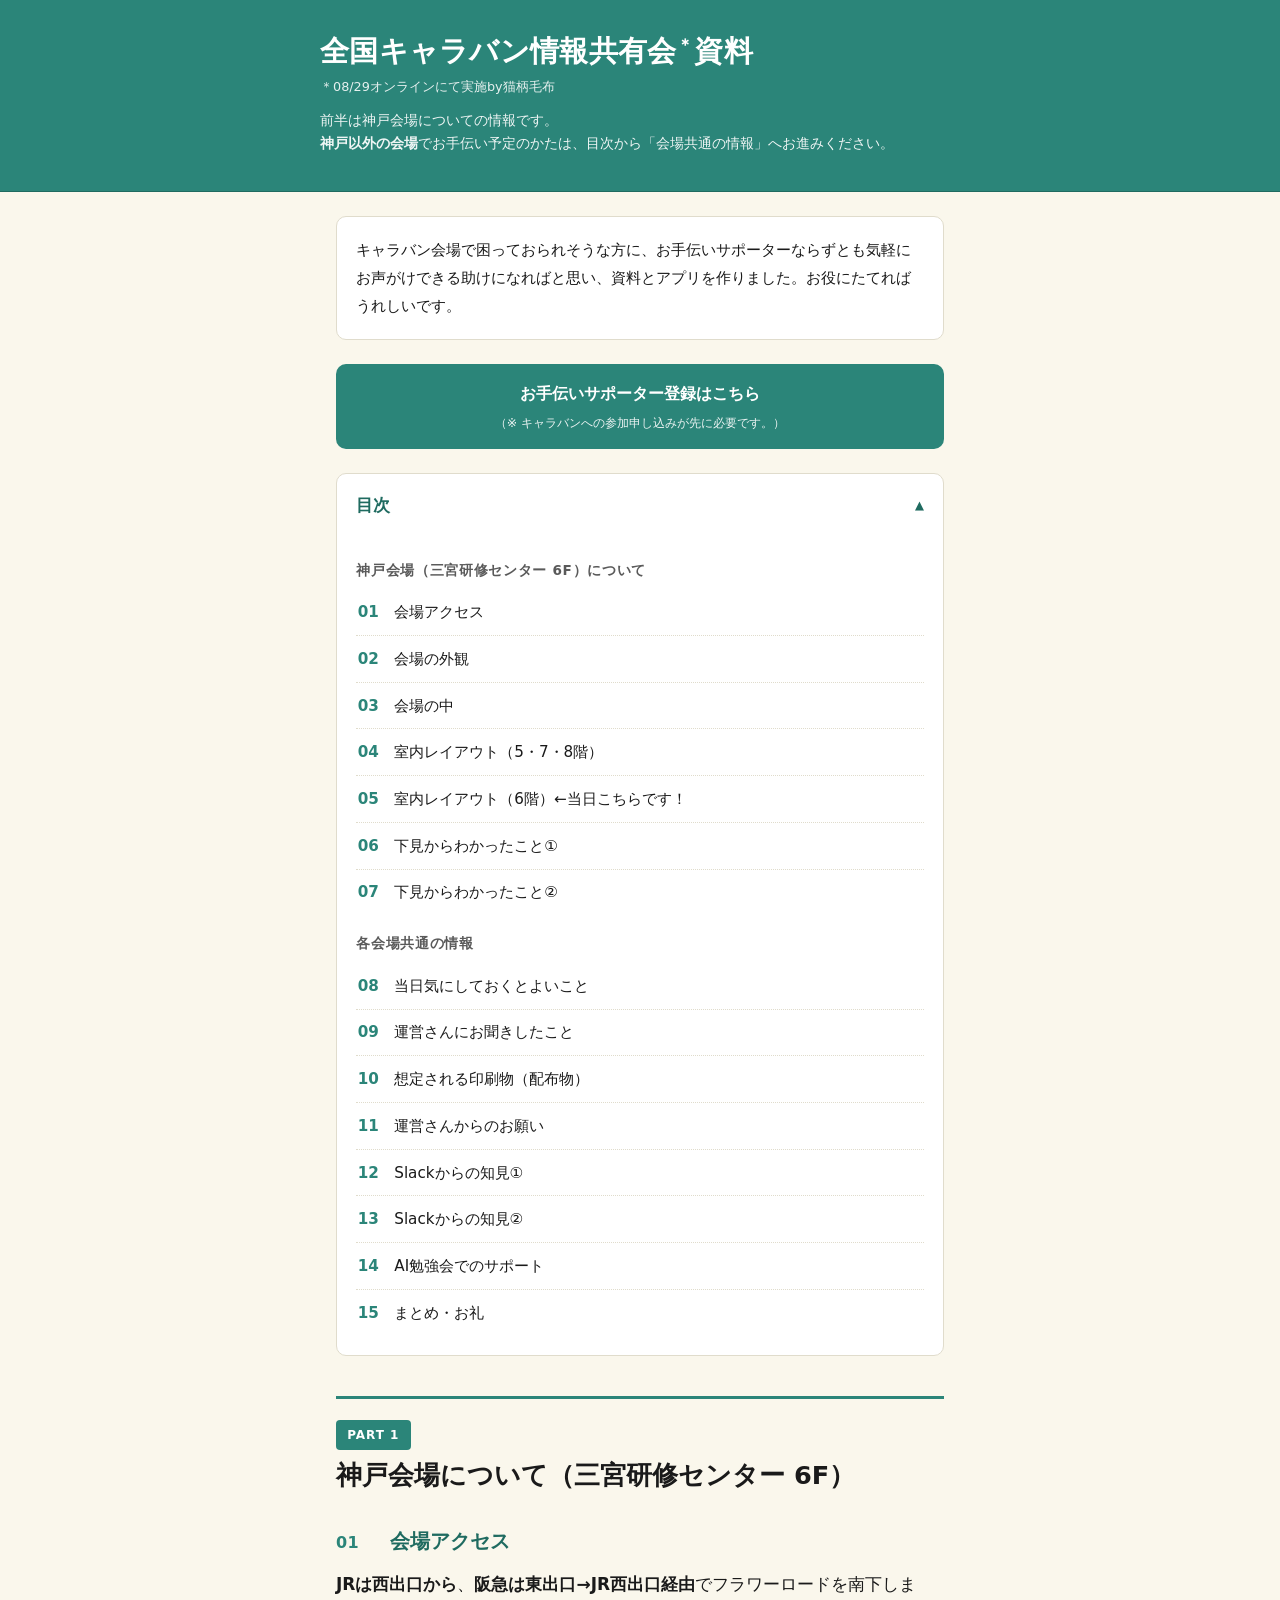
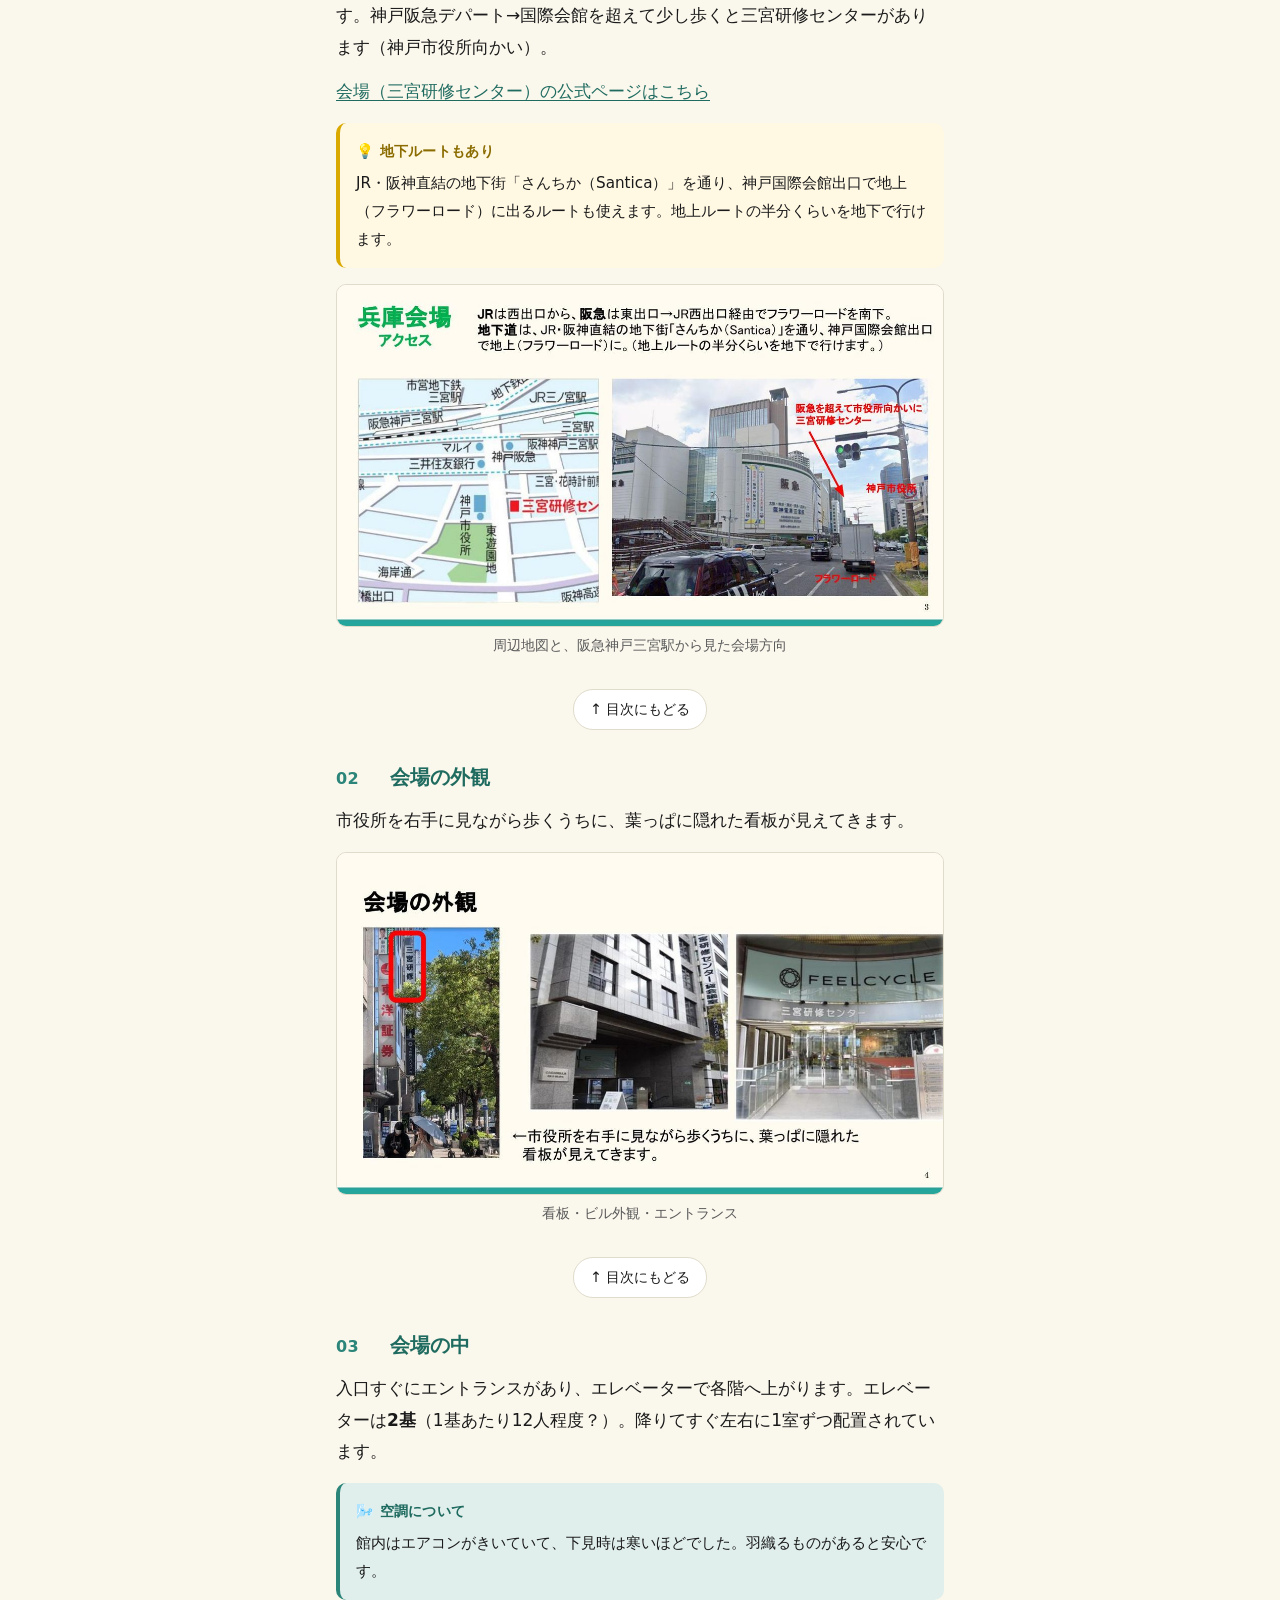
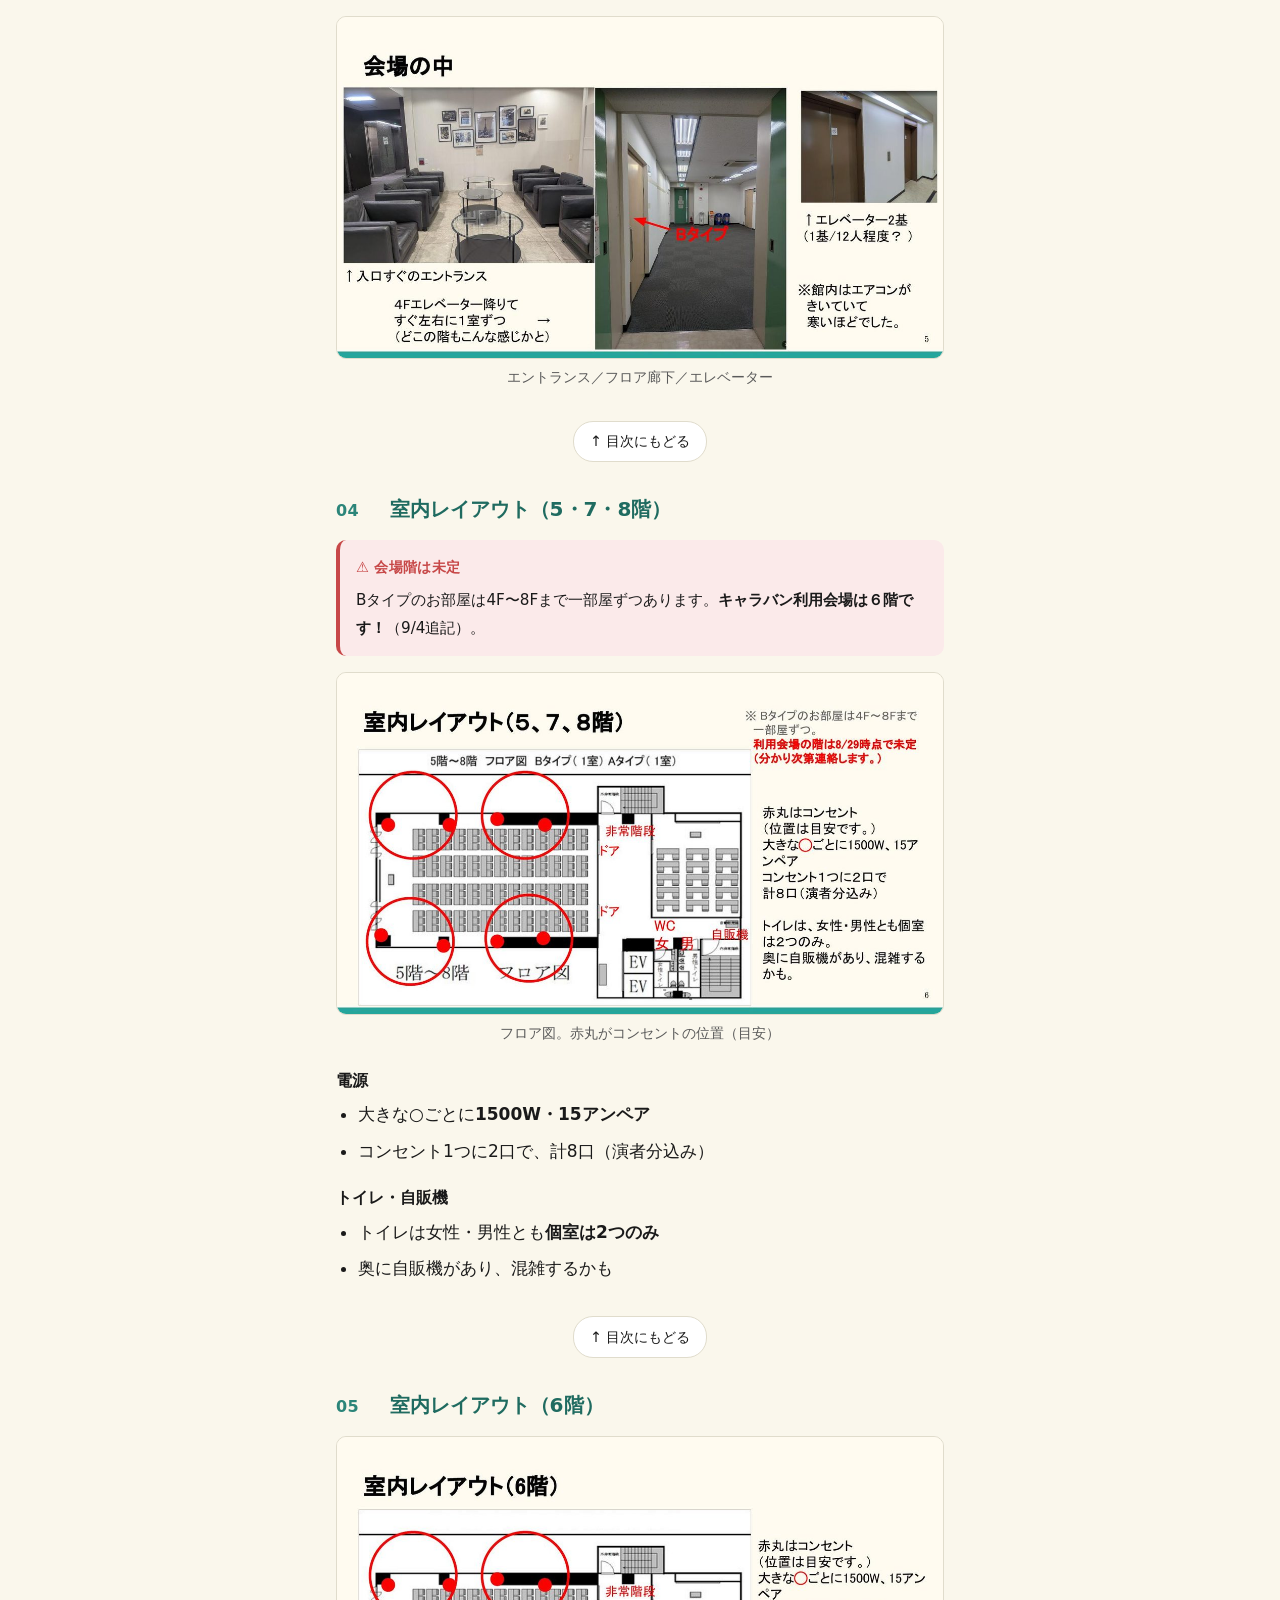
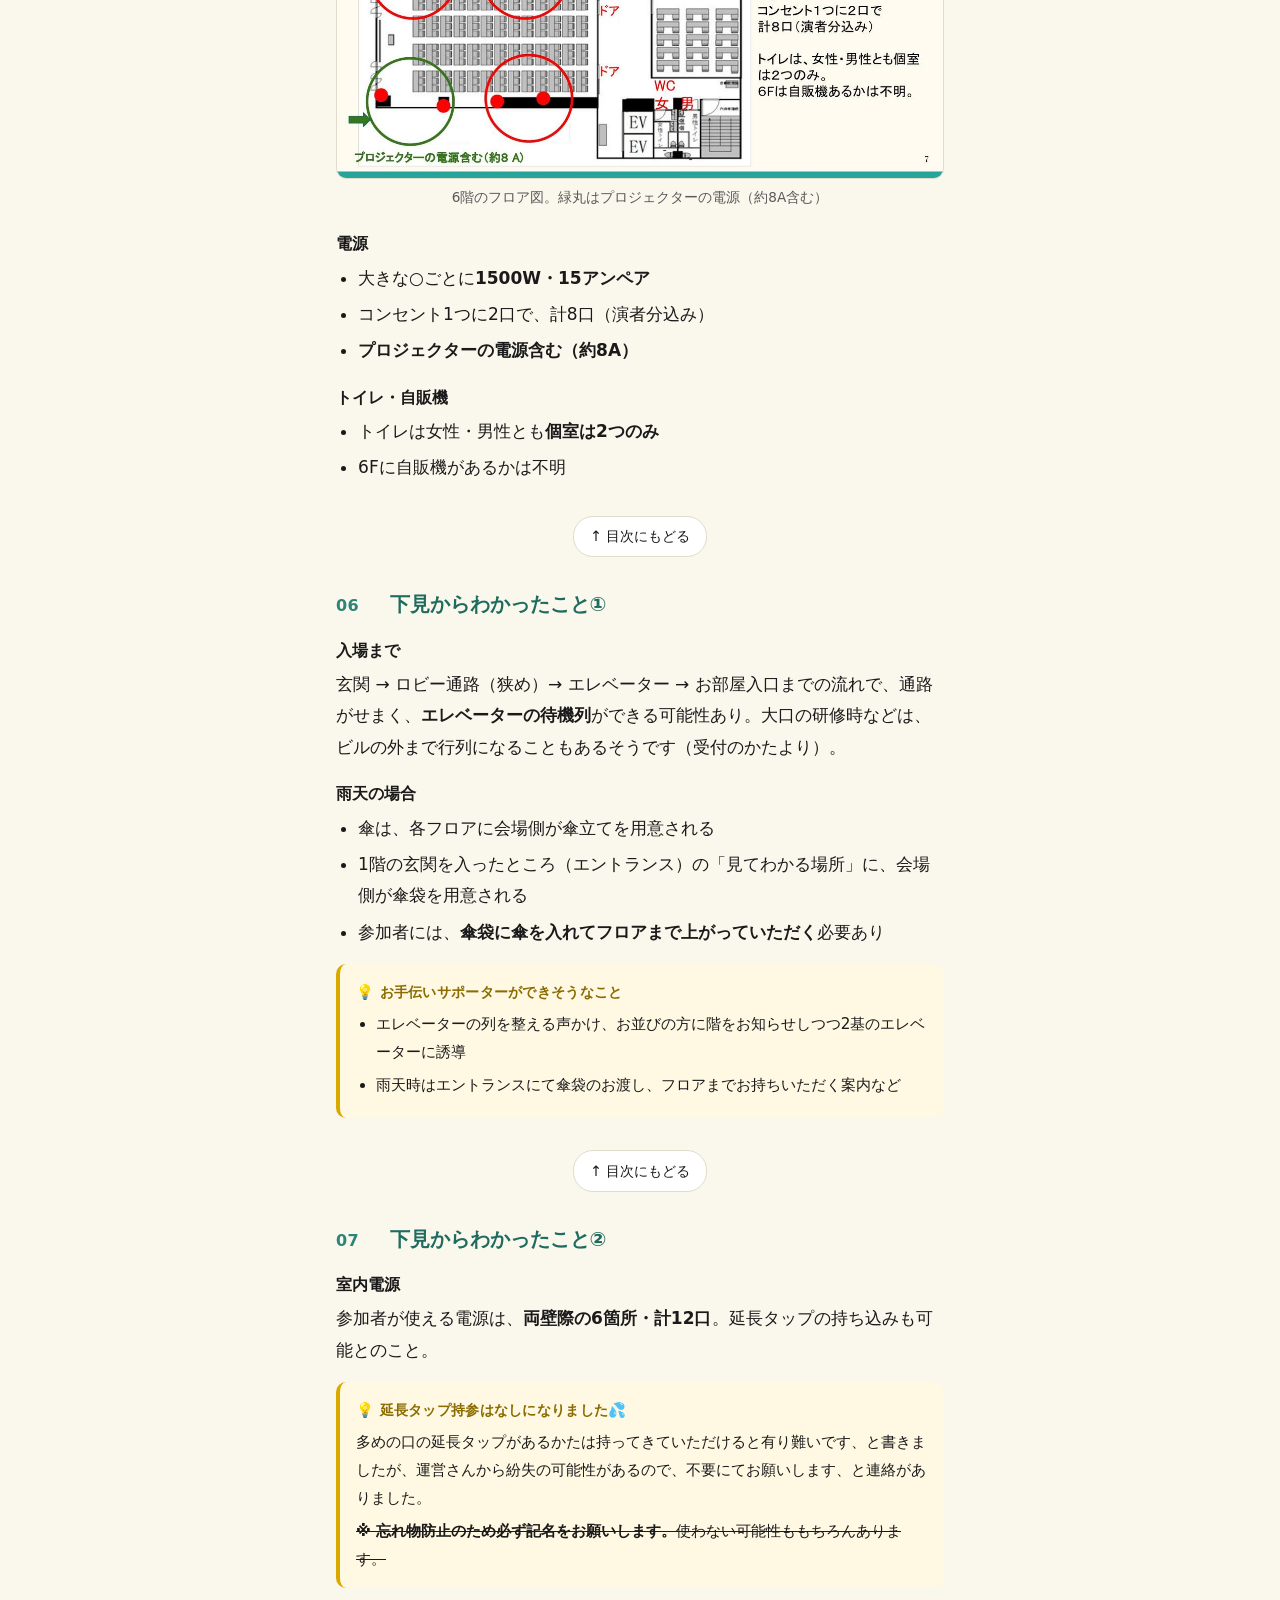
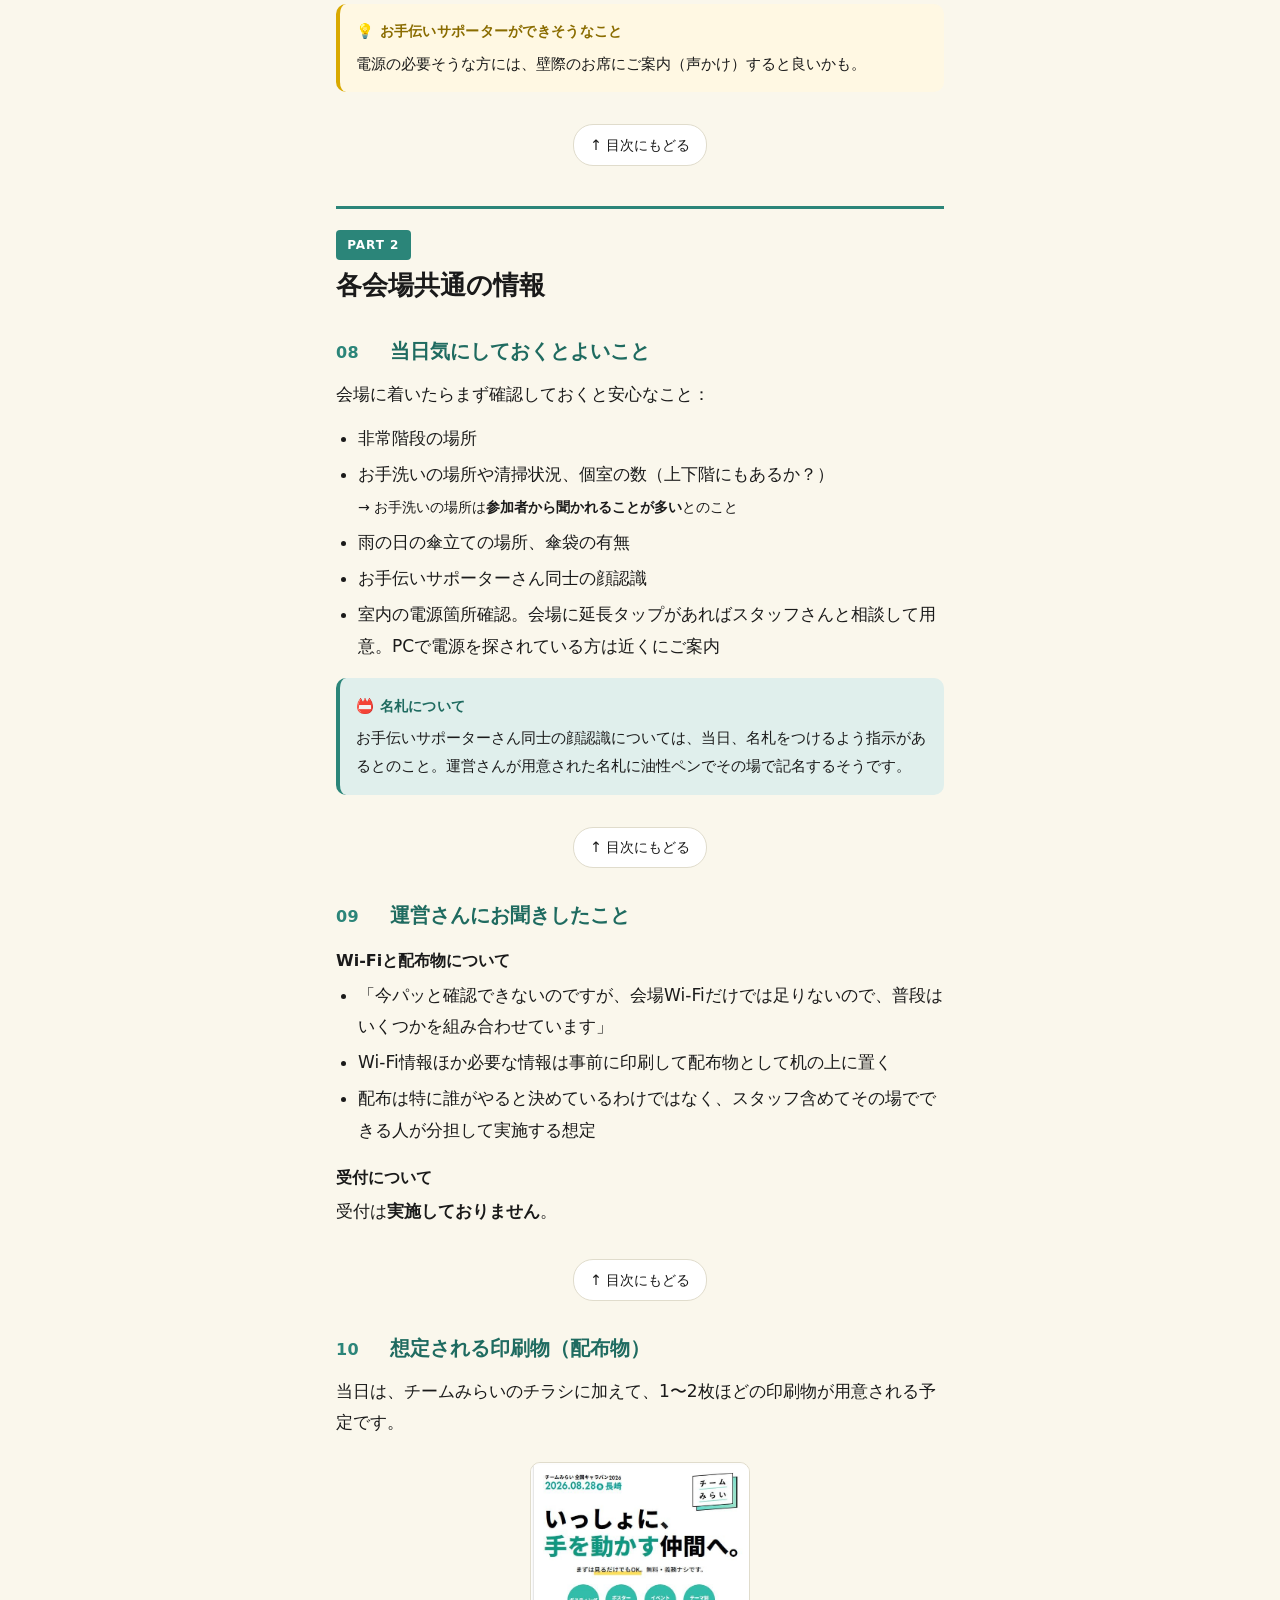
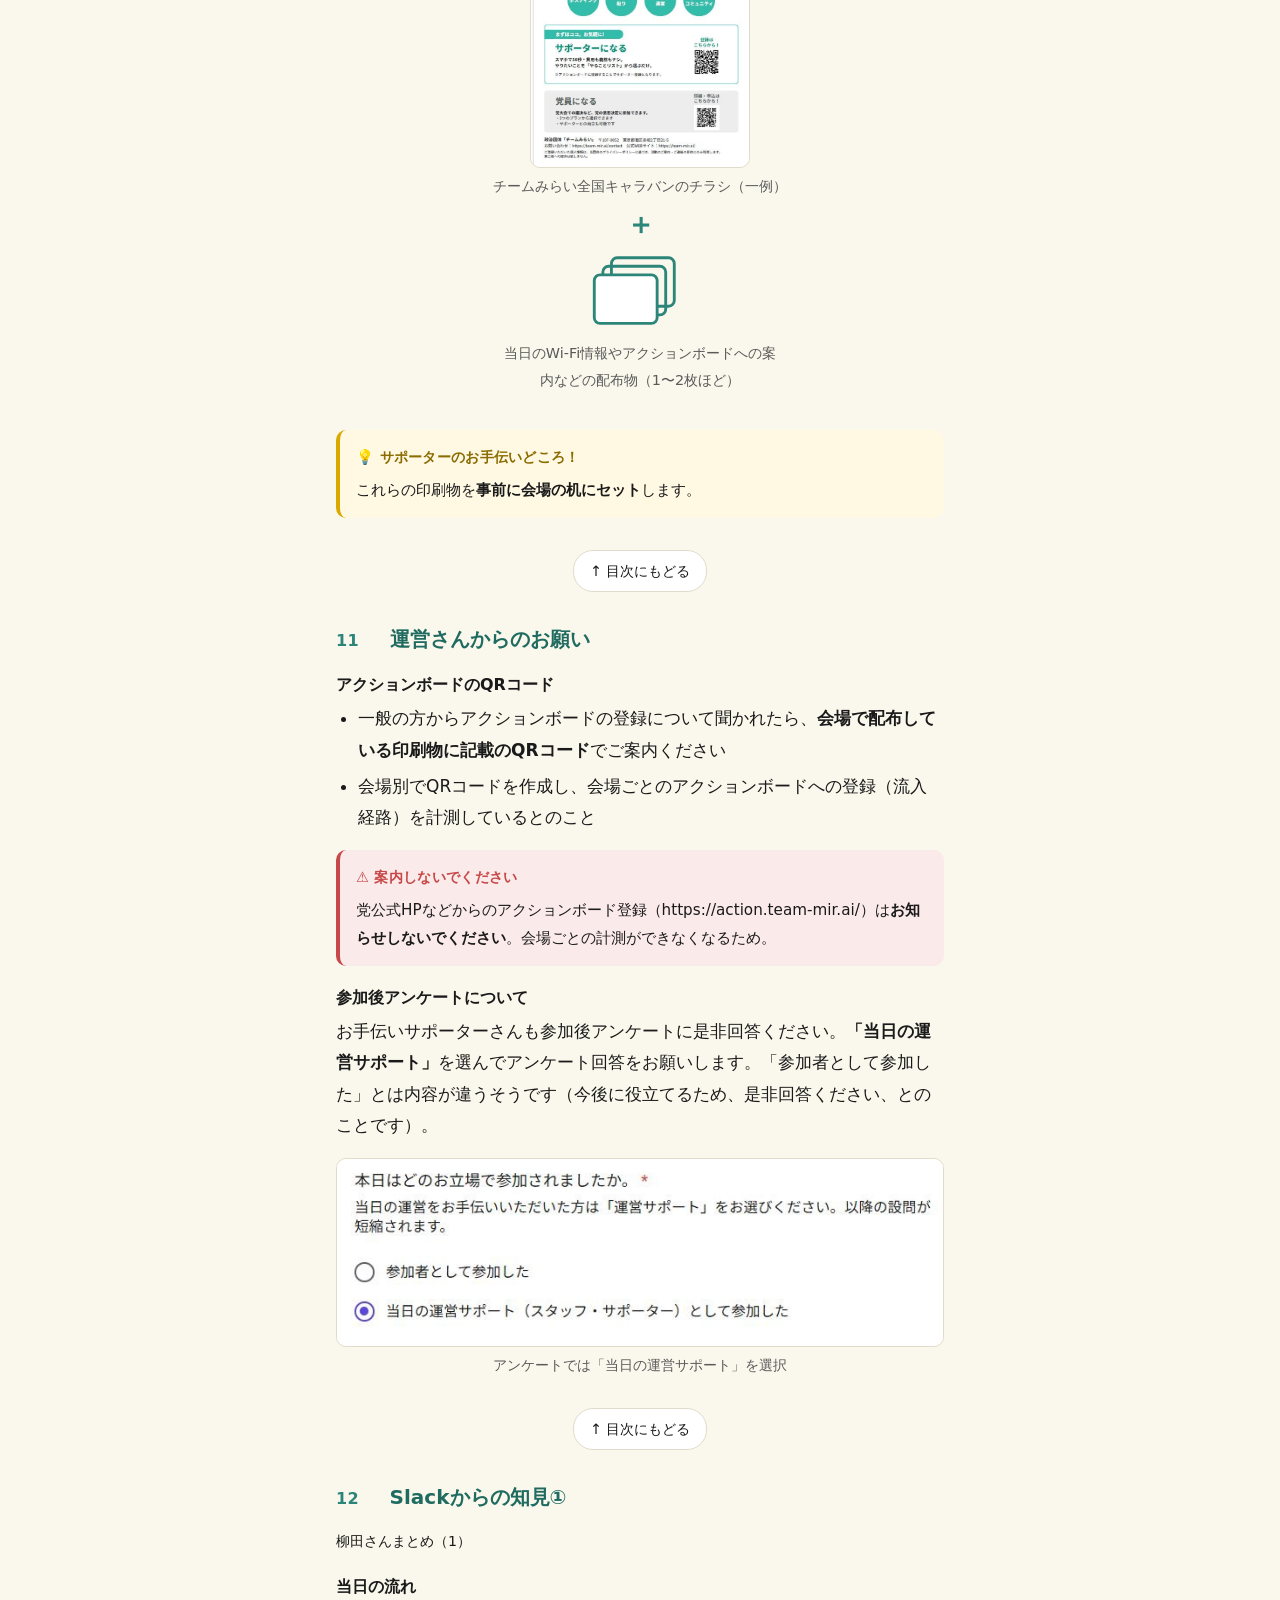
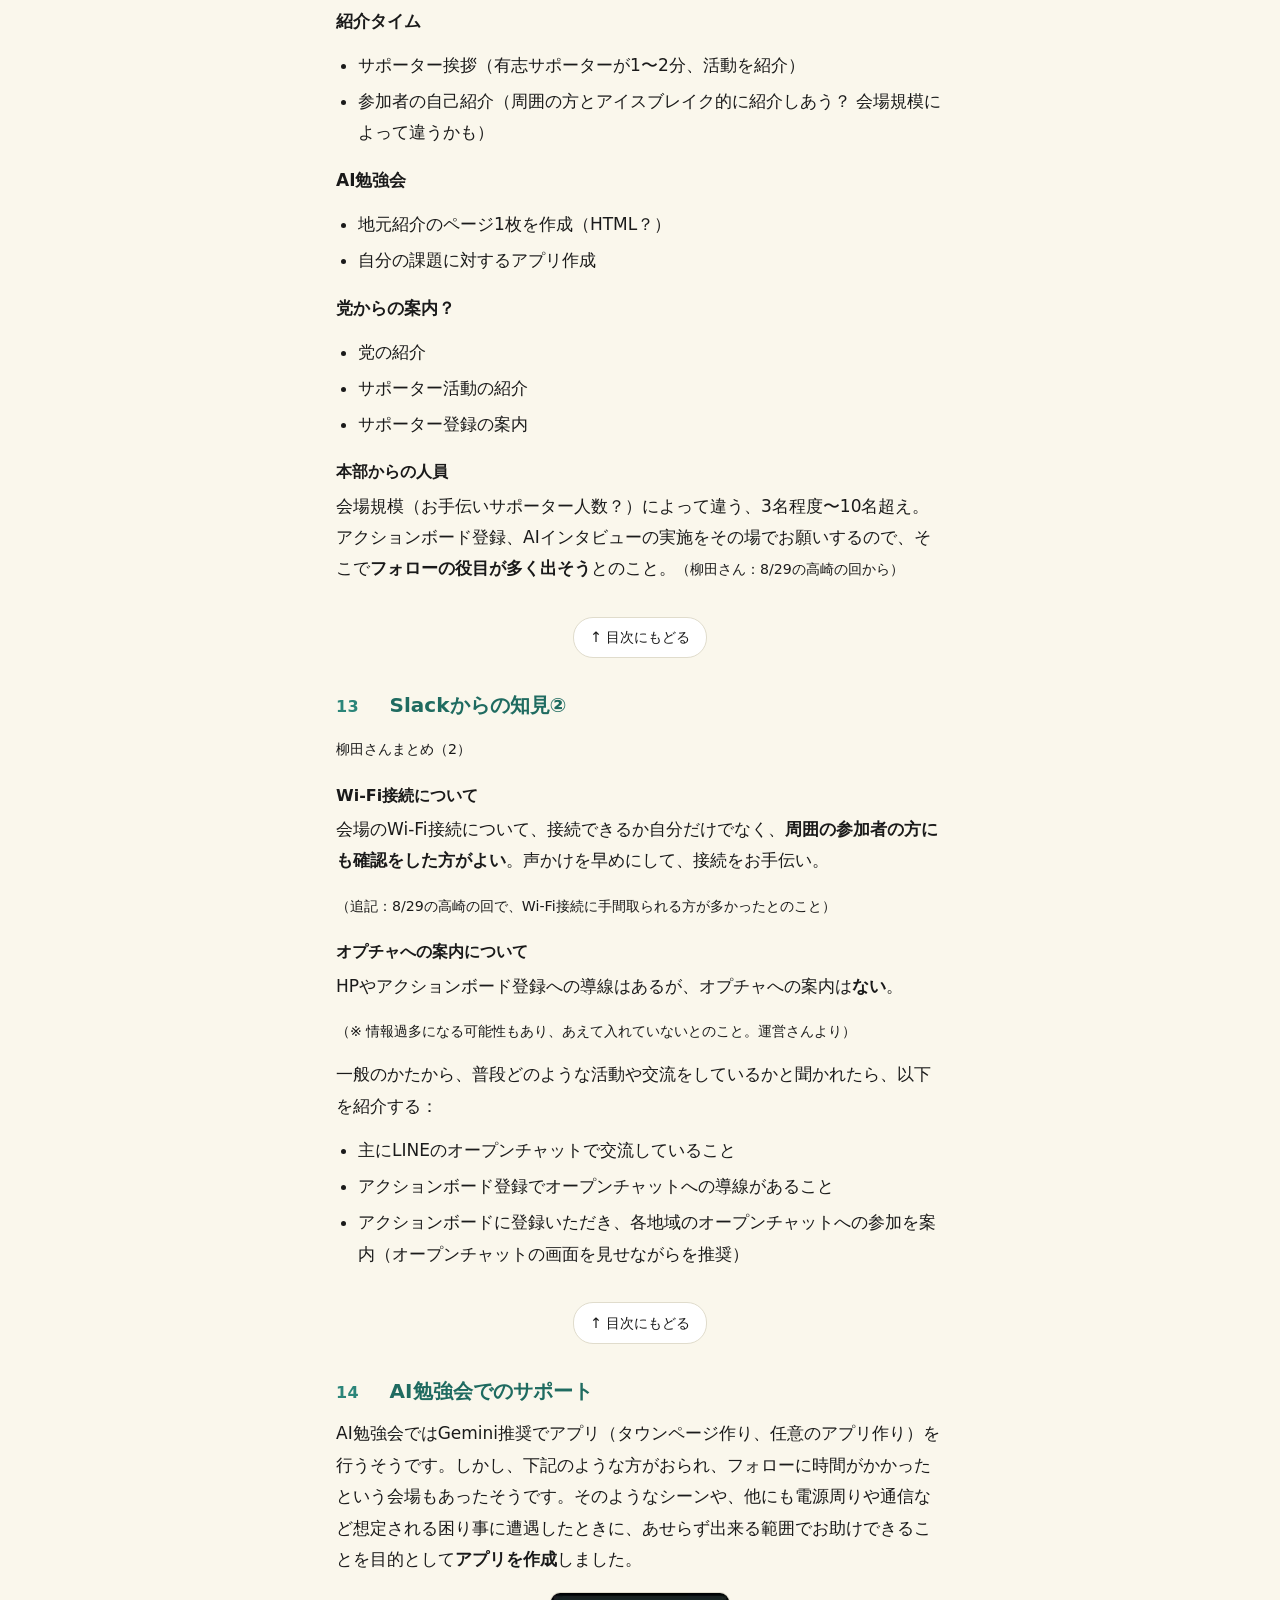
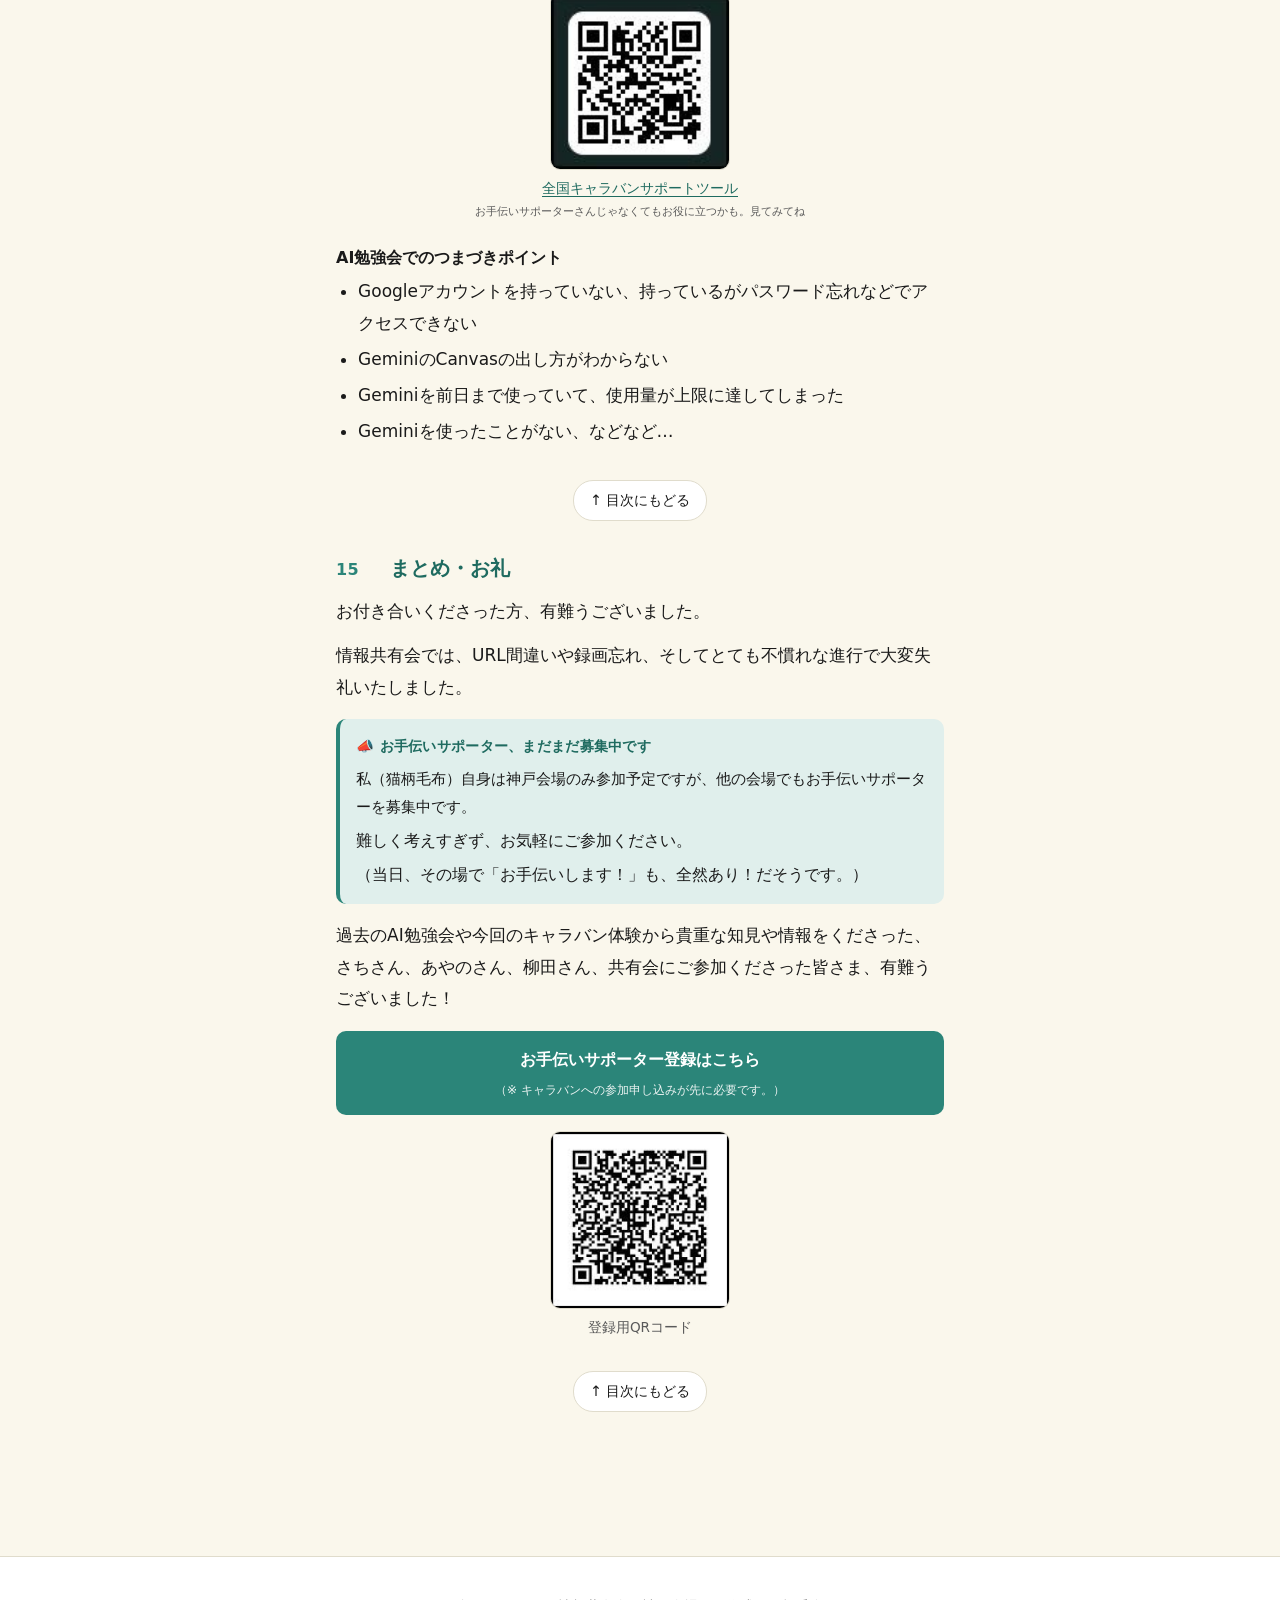
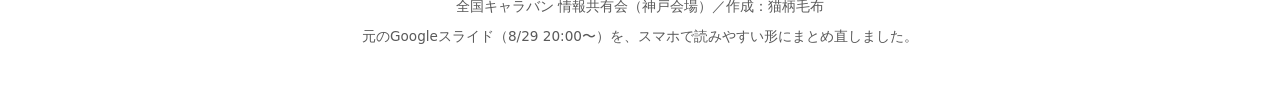
==== index.html @ 8f5ecce2 "Modify extension cord instructions and layout notes Updated the information regarding extension cord" ====
<!DOCTYPE html>
<html lang="ja">
<head>
<meta charset="UTF-8">
<meta name="viewport" content="width=device-width, initial-scale=1, viewport-fit=cover">
<meta name="format-detection" content="telephone=no">
<meta name="theme-color" content="#2b8579" media="(prefers-color-scheme: light)">
<meta name="theme-color" content="#0e2b28" media="(prefers-color-scheme: dark)">
<title>全国キャラバン情報共有会資料</title>
<meta name="description" content="お手伝いサポーター向けの当日ガイド。会場アクセス、レイアウト、下見情報、運営からのお願いをまとめています。">

<style>
  /* ===== Base ===== */
  *, *::before, *::after { box-sizing: border-box; }
  :root {
    --bg: #faf7ec;
    --bg-elev: #ffffff;
    --text: #1a1a1a;
    --text-mute: #5a5a5a;
    --accent: #2b8579;
    --accent-strong: #1f6b60;
    --accent-soft: #e0efec;
    --warn: #c74848;
    --warn-soft: #fbeaea;
    --border: #e0dccc;
    --border-strong: #b0a98d;
    --tip-bg: #fff8e3;
    --tip-border: #d9a900;
    --focus: #ffb547;
    --radius: 10px;
  }
  @media (prefers-color-scheme: dark) {
    :root {
      --bg: #14201d;
      --bg-elev: #1c2b28;
      --text: #ecece5;
      --text-mute: #a8ada4;
      --accent: #6cc0b3;
      --accent-strong: #93d2c7;
      --accent-soft: #22403b;
      --warn: #e58080;
      --warn-soft: #3d2020;
      --border: #2d3d3a;
      --border-strong: #4a5c58;
      --tip-bg: #33301e;
      --tip-border: #d9a900;
    }
  }
  html { -webkit-text-size-adjust: 100%; scroll-behavior: smooth; }
  @media (prefers-reduced-motion: reduce) {
    html { scroll-behavior: auto; }
    * { animation-duration: 0.001ms !important; transition-duration: 0.001ms !important; }
  }
  body {
    margin: 0;
    background: var(--bg);
    color: var(--text);
    font-family: -apple-system, BlinkMacSystemFont, "Hiragino Sans", "Hiragino Kaku Gothic ProN", "Noto Sans JP", "Meiryo", system-ui, sans-serif;
    font-size: 16px;
    line-height: 1.85;
    font-feature-settings: "palt";
    -webkit-font-smoothing: antialiased;
    text-rendering: optimizeLegibility;
  }

  /* ===== Skip link (a11y) ===== */
  .skip {
    position: absolute; left: -9999px; top: 0;
    background: var(--accent); color: #fff; padding: .6rem 1rem;
    font-weight: 700; z-index: 999; border-radius: 0 0 var(--radius) 0;
  }
  .skip:focus { left: 0; }

  /* ===== Header ===== */
  .site-header {
    background: var(--accent);
    color: #fff;
    padding: 1.4rem 1rem 1.6rem;
    border-bottom: 1px solid var(--accent-strong);
  }
  .site-header .wrap { max-width: 640px; margin: 0 auto; }
  .site-header h1 {
    margin: 0 0 .4rem;
    font-size: 1.5rem;
    line-height: 1.35;
    font-weight: 700;
    letter-spacing: .01em;
  }
  .site-header .sub {
    margin: .8rem 0 0;
    font-size: .9rem;
    opacity: .92;
    line-height: 1.6;
  }
  .site-header .sub b { font-weight: 700; }
  .site-header .note {
    margin: .4rem 0 0;
    font-size: .8rem;
    opacity: .88;
    line-height: 1.5;
  }
  .site-header h1 sup {
    font-size: .55em;
    vertical-align: super;
    line-height: 0;
    margin: 0 .05em;
    font-weight: 700;
  }

  /* ===== Layout ===== */
  main {
    max-width: 640px;
    margin: 0 auto;
    padding: 0 1rem 4rem;
  }
  .intro {
    background: var(--bg-elev);
    border: 1px solid var(--border);
    border-radius: var(--radius);
    padding: 1.2rem;
    margin: 1.5rem 0;
    font-size: .95rem;
  }
  .intro p { margin: 0 0 .8rem; }
  .intro p:last-child { margin: 0; }
  .intro .highlight {
    display: block;
    background: var(--accent-soft);
    padding: .7rem .9rem;
    border-radius: 6px;
    margin-top: .8rem;
    font-weight: 600;
  }

  /* ===== TOC (accordion on mobile) ===== */
  .toc {
    background: var(--bg-elev);
    border: 1px solid var(--border);
    border-radius: var(--radius);
    margin: 1.5rem 0 2rem;
    overflow: hidden;
  }
  .toc summary {
    padding: 1rem 1.2rem;
    font-weight: 700;
    cursor: pointer;
    list-style: none;
    display: flex;
    align-items: center;
    justify-content: space-between;
    font-size: 1.05rem;
    color: var(--accent-strong);
  }
  .toc summary::-webkit-details-marker { display: none; }
  .toc summary::after {
    content: "▼";
    font-size: .7em;
    transition: transform .2s;
  }
  .toc[open] summary::after { transform: rotate(180deg); }
  .toc summary:hover { background: var(--accent-soft); }
  .toc summary:focus-visible { outline: 3px solid var(--focus); outline-offset: -3px; }
  .toc-body { padding: .5rem 1.2rem 1.2rem; }
  .toc-group { margin-bottom: 1rem; }
  .toc-group:last-child { margin-bottom: 0; }
  .toc-group h3 {
    margin: .8rem 0 .4rem;
    font-size: .85rem;
    color: var(--text-mute);
    font-weight: 700;
    letter-spacing: .05em;
    text-transform: none;
  }
  .toc-list {
    list-style: none;
    margin: 0;
    padding: 0;
  }
  .toc-list li { margin: 0; }
  .toc-list a {
    display: block;
    padding: .55rem .1rem;
    color: var(--text);
    text-decoration: none;
    border-bottom: 1px dotted var(--border);
    font-size: .95rem;
  }
  .toc-list li:last-child a { border-bottom: none; }
  .toc-list a:hover, .toc-list a:focus-visible {
    color: var(--accent-strong);
    background: var(--accent-soft);
    outline: none;
  }
  .toc-list a:focus-visible { outline: 3px solid var(--focus); outline-offset: -3px; }
  .toc-num {
    display: inline-block;
    min-width: 2.4em;
    font-weight: 700;
    color: var(--accent);
    font-variant-numeric: tabular-nums;
  }

  /* ===== Section headings ===== */
  .part {
    margin-top: 2.5rem;
    padding-top: 1.2rem;
    border-top: 3px solid var(--accent);
  }
  .part-label {
    display: inline-block;
    background: var(--accent);
    color: #fff;
    padding: .25rem .7rem;
    border-radius: 4px;
    font-size: .75rem;
    font-weight: 700;
    letter-spacing: .08em;
    margin-bottom: .5rem;
  }
  .part h2 {
    margin: 0 0 1.5rem;
    font-size: 1.35rem;
    line-height: 1.4;
    font-weight: 700;
  }
  section.chapter {
    margin: 2rem 0;
    scroll-margin-top: 1rem;
  }
  section.chapter h3 {
    margin: 0 0 .8rem;
    font-size: 1.15rem;
    line-height: 1.5;
    font-weight: 700;
    color: var(--accent-strong);
    display: flex;
    align-items: baseline;
    gap: .6em;
  }
  section.chapter h3 .num {
    font-size: .8em;
    color: var(--accent);
    font-variant-numeric: tabular-nums;
    font-weight: 800;
    letter-spacing: .02em;
    min-width: 2.6em;
    flex-shrink: 0;
  }
  section.chapter h4 {
    margin: 1.2rem 0 .4rem;
    font-size: 1rem;
    line-height: 1.5;
    font-weight: 700;
  }
  section.chapter p { margin: 0 0 .8rem; }
  section.chapter ul {
    margin: 0 0 1rem;
    padding-left: 1.3em;
  }
  section.chapter li { margin-bottom: .3rem; }

  /* ===== Figure ===== */
  figure {
    margin: 1rem 0 1.5rem;
  }
  figure img {
    width: 100%;
    height: auto;
    display: block;
    border-radius: var(--radius);
    border: 1px solid var(--border);
    background: #fff;
  }
  figure.qr img {
    max-width: 180px;
    margin: 0 auto;
    display: block;
  }
  figure.flyer img {
    max-width: 220px;
    margin: 0 auto;
    display: block;
  }
  .handout-diagram {
    display: flex;
    flex-direction: column;
    align-items: center;
    gap: .8rem;
    margin: 1.5rem 0;
  }
  .handout-diagram figure.flyer {
    margin: 0;
  }
  .handout-plus {
    font-size: 1.8rem;
    font-weight: 800;
    color: var(--accent);
    line-height: 1;
  }
  .handout-extra {
    display: flex;
    flex-direction: column;
    align-items: center;
    text-align: center;
    gap: .6rem;
    max-width: 280px;
  }
  .handout-extra svg {
    width: 100px;
    height: auto;
  }
  .handout-extra p {
    margin: 0;
    font-size: .9rem;
    color: var(--text-mute);
  }
  figcaption {
    margin-top: .5rem;
    font-size: .85rem;
    color: var(--text-mute);
    line-height: 1.6;
    text-align: center;
  }

  /* ===== Callouts ===== */
  .callout {
    border-radius: var(--radius);
    padding: .9rem 1rem .9rem 1rem;
    margin: 1rem 0;
    border-left: 4px solid;
    font-size: .95rem;
  }
  .callout .callout-title {
    display: block;
    font-weight: 700;
    margin-bottom: .3rem;
    font-size: .9rem;
    letter-spacing: .02em;
  }
  .callout .lead {
    font-size: 1rem;
  }
  .callout p { margin: .3rem 0 !important; }
  .callout p:last-child { margin-bottom: 0 !important; }
  .callout ul { margin: .3rem 0 !important; }
  .callout.tip {
    background: var(--tip-bg);
    border-color: var(--tip-border);
  }
  .callout.tip .callout-title { color: #8a6c00; }
  @media (prefers-color-scheme: dark) {
    .callout.tip .callout-title { color: #f0d95a; }
  }
  .callout.warn {
    background: var(--warn-soft);
    border-color: var(--warn);
  }
  .callout.warn .callout-title { color: var(--warn); }
  .callout.info {
    background: var(--accent-soft);
    border-color: var(--accent);
  }
  .callout.info .callout-title { color: var(--accent-strong); }

  /* ===== CTA ===== */
  .cta {
    display: block;
    background: var(--accent);
    color: #fff;
    text-decoration: none;
    padding: .9rem .6rem;
    border-radius: var(--radius);
    text-align: center;
    font-weight: 700;
    font-size: clamp(.85rem, 4.6vw, 1rem);
    white-space: nowrap;
    margin: 1rem 0;
    transition: background .15s;
  }
  .cta:hover, .cta:focus-visible { background: var(--accent-strong); outline: none; }
  .cta:focus-visible { outline: 3px solid var(--focus); outline-offset: 2px; }
  .cta small { display: block; font-weight: 400; opacity: .9; font-size: .78rem; margin-top: .2rem; }

  a {
    color: var(--accent-strong);
    text-decoration: underline;
    text-decoration-thickness: 1px;
    text-underline-offset: 3px;
  }
  a:focus-visible { outline: 3px solid var(--focus); outline-offset: 2px; border-radius: 2px; }

  /* ===== Footer ===== */
  footer.site-footer {
    margin-top: 3rem;
    padding: 2rem 1rem;
    background: var(--bg-elev);
    border-top: 1px solid var(--border);
    font-size: .85rem;
    color: var(--text-mute);
    text-align: center;
  }
  footer.site-footer p { margin: .3rem 0; max-width: 640px; margin-left: auto; margin-right: auto; }

  /* ===== Utilities ===== */
  .back-to-top {
    display: block;
    text-align: center;
    margin: 2rem 0 0;
    font-size: .9rem;
  }
  .back-to-top a {
    display: inline-block;
    padding: .4rem 1rem;
    background: var(--bg-elev);
    border: 1px solid var(--border);
    border-radius: 20px;
    text-decoration: none;
    color: var(--text);
  }
  .kbd {
    background: var(--bg-elev);
    border: 1px solid var(--border-strong);
    border-radius: 4px;
    padding: 0 .3em;
    font-family: ui-monospace, monospace;
    font-size: .85em;
  }

  /* wide screen tweak */
  @media (min-width: 720px) {
    body { font-size: 17px; }
    .site-header { padding: 2rem 1rem 2.2rem; }
    .site-header h1 { font-size: 1.8rem; }
    .part h2 { font-size: 1.6rem; }
    section.chapter h3 { font-size: 1.25rem; }
  }
</style>
</head>
<body>

<a class="skip" href="#main">本文へスキップ</a>

<header class="site-header">
  <div class="wrap">
    <h1>全国キャラバン情報共有会<sup>＊</sup>資料</h1>
    <p class="note">＊08/29オンラインにて実施by猫柄毛布</p>
    <p class="sub">前半は神戸会場についての情報です。<br><b>神戸以外の会場</b>でお手伝い予定のかたは、目次から「会場共通の情報」へお進みください。</p>
  </div>
</header>

<main id="main">

  <div class="intro">
    <p>キャラバン会場で困っておられそうな方に、お手伝いサポーターならずとも気軽にお声がけできる助けになればと思い、資料とアプリを作りました。お役にたてればうれしいです。</p>
  </div>

  <a class="cta" href="https://docs.google.com/spreadsheets/d/1ZxBTOOC59cIRASQNqop5MOUU00RxHxAk004AwyxZvJw/edit?gid=0#gid=0" target="_blank" rel="noopener">
    お手伝いサポーター登録はこちら
    <small>（※ キャラバンへの参加申し込みが先に必要です。）</small>
  </a>

  <!-- 目次 -->
  <details class="toc" open>
    <summary>目次</summary>
    <div class="toc-body">
      <nav aria-label="目次">
        <div class="toc-group">
          <h3>神戸会場（三宮研修センター 6F）について</h3>
          <ul class="toc-list">
            <li><a href="#access"><span class="toc-num">01</span>会場アクセス</a></li>
            <li><a href="#exterior"><span class="toc-num">02</span>会場の外観</a></li>
            <li><a href="#interior"><span class="toc-num">03</span>会場の中</a></li>
            <li><a href="#layout578"><span class="toc-num">04</span>室内レイアウト（5・7・8階）</a></li>
            <li><a href="#layout6"><span class="toc-num">05</span>室内レイアウト（6階）←当日こちらです！</a></li>
            <li><a href="#found1"><span class="toc-num">06</span>下見からわかったこと①</a></li>
            <li><a href="#found2"><span class="toc-num">07</span>下見からわかったこと②</a></li>
          </ul>
        </div>
        <div class="toc-group">
          <h3>各会場共通の情報</h3>
          <ul class="toc-list">
            <li><a href="#day-check"><span class="toc-num">08</span>当日気にしておくとよいこと</a></li>
            <li><a href="#staff-qa"><span class="toc-num">09</span>運営さんにお聞きしたこと</a></li>
            <li><a href="#handouts"><span class="toc-num">10</span>想定される印刷物（配布物）</a></li>
            <li><a href="#staff-request"><span class="toc-num">11</span>運営さんからのお願い</a></li>
            <li><a href="#slack1"><span class="toc-num">12</span>Slackからの知見①</a></li>
            <li><a href="#slack2"><span class="toc-num">13</span>Slackからの知見②</a></li>
            <li><a href="#ai-support"><span class="toc-num">14</span>AI勉強会でのサポート</a></li>
            <li><a href="#closing"><span class="toc-num">15</span>まとめ・お礼</a></li>
          </ul>
        </div>
      </nav>
    </div>
  </details>

  <!-- ============ PART 1: 兵庫会場について ============ -->
  <div class="part">
    <span class="part-label">PART 1</span>
    <h2>神戸会場について（三宮研修センター 6F）</h2>

    <!-- 01 会場アクセス -->
    <section class="chapter" id="access">
      <h3><span class="num">01</span>会場アクセス</h3>
      <p><b>JRは西出口から</b>、<b>阪急は東出口→JR西出口経由</b>でフラワーロードを南下します。神戸阪急デパート→国際会館を超えて少し歩くと三宮研修センターがあります（神戸市役所向かい）。</p>

      <p><a href="https://f-road.co.jp/kenshu/about/" target="_blank" rel="noopener">会場（三宮研修センター）の公式ページはこちら</a></p>

      <div class="callout tip">
        <span class="callout-title">💡 地下ルートもあり</span>
        <p>JR・阪神直結の地下街「さんちか（Santica）」を通り、神戸国際会館出口で地上（フラワーロード）に出るルートも使えます。地上ルートの半分くらいを地下で行けます。</p>
      </div>

      <figure>
        <img src="[data-uri]" alt="兵庫会場アクセスの地図と、阪急の少し向こう・市役所の向かいに三宮研修センターがあることを示す街並みの写真" loading="lazy">
        <figcaption>周辺地図と、阪急神戸三宮駅から見た会場方向</figcaption>
      </figure>
      <div class="back-to-top"><a href="#main">↑ 目次にもどる</a></div>
    </section>

    <!-- 02 外観 -->
    <section class="chapter" id="exterior">
      <h3><span class="num">02</span>会場の外観</h3>
      <p>市役所を右手に見ながら歩くうちに、葉っぱに隠れた看板が見えてきます。</p>
      <figure>
        <img src="[data-uri]" alt="三宮研修センターの外観写真3枚。看板、ビル全体、エントランス" loading="lazy">
        <figcaption>看板・ビル外観・エントランス</figcaption>
      </figure>
      <div class="back-to-top"><a href="#main">↑ 目次にもどる</a></div>
    </section>

    <!-- 03 中 -->
    <section class="chapter" id="interior">
      <h3><span class="num">03</span>会場の中</h3>
      <p>入口すぐにエントランスがあり、エレベーターで各階へ上がります。エレベーターは<b>2基</b>（1基あたり12人程度？）。降りてすぐ左右に1室ずつ配置されています。</p>

      <div class="callout info">
        <span class="callout-title">🌬️ 空調について</span>
        <p>館内はエアコンがきいていて、下見時は寒いほどでした。羽織るものがあると安心です。</p>
      </div>

      <figure>
        <img src="[data-uri]" alt="会場内部の写真。入口すぐのラウンジ、フロア廊下、エレベーターの様子" loading="lazy">
        <figcaption>エントランス／フロア廊下／エレベーター</figcaption>
      </figure>
      <div class="back-to-top"><a href="#main">↑ 目次にもどる</a></div>
    </section>

    <!-- 04 5,7,8階 -->
    <section class="chapter" id="layout578">
      <h3><span class="num">04</span>室内レイアウト（5・7・8階）</h3>

      <div class="callout warn">
        <span class="callout-title">⚠️ 会場階は未定</span>
        <p>Bタイプのお部屋は4F〜8Fまで一部屋ずつあります。<b>キャラバン利用会場は６階です！</b>（9/4追記）。</p>
      </div>

      <figure>
        <img src="[data-uri]" alt="5・7・8階のフロア図。赤丸でコンセントの位置が示されている" loading="lazy">
        <figcaption>フロア図。赤丸がコンセントの位置（目安）</figcaption>
      </figure>

      <h4>電源</h4>
      <ul>
        <li>大きな○ごとに<b>1500W・15アンペア</b></li>
        <li>コンセント1つに2口で、計8口（演者分込み）</li>
      </ul>

      <h4>トイレ・自販機</h4>
      <ul>
        <li>トイレは女性・男性とも<b>個室は2つのみ</b></li>
        <li>奥に自販機があり、混雑するかも</li>
      </ul>

      <div class="back-to-top"><a href="#main">↑ 目次にもどる</a></div>
    </section>

    <!-- 05 6階 -->
    <section class="chapter" id="layout6">
      <h3><span class="num">05</span>室内レイアウト（6階）</h3>

      <figure>
        <img src="[data-uri]" alt="6階のフロア図。赤丸でコンセントの位置、緑丸でプロジェクター電源の位置が示されている" loading="lazy">
        <figcaption>6階のフロア図。緑丸はプロジェクターの電源（約8A含む）</figcaption>
      </figure>

      <h4>電源</h4>
      <ul>
        <li>大きな○ごとに<b>1500W・15アンペア</b></li>
        <li>コンセント1つに2口で、計8口（演者分込み）</li>
        <li><b>プロジェクターの電源含む（約8A）</b></li>
      </ul>

      <h4>トイレ・自販機</h4>
      <ul>
        <li>トイレは女性・男性とも<b>個室は2つのみ</b></li>
        <li>6Fに自販機があるかは不明</li>
      </ul>

      <div class="back-to-top"><a href="#main">↑ 目次にもどる</a></div>
    </section>

    <!-- 06 下見1 -->
    <section class="chapter" id="found1">
      <h3><span class="num">06</span>下見からわかったこと①</h3>

      <h4>入場まで</h4>
      <p>玄関 → ロビー通路（狭め）→ エレベーター → お部屋入口までの流れで、通路がせまく、<b>エレベーターの待機列</b>ができる可能性あり。大口の研修時などは、ビルの外まで行列になることもあるそうです（受付のかたより）。</p>

      <h4>雨天の場合</h4>
      <ul>
        <li>傘は、各フロアに会場側が傘立てを用意される</li>
        <li>1階の玄関を入ったところ（エントランス）の「見てわかる場所」に、会場側が傘袋を用意される</li>
        <li>参加者には、<b>傘袋に傘を入れてフロアまで上がっていただく</b>必要あり</li>
      </ul>

      <div class="callout tip">
        <span class="callout-title">💡 お手伝いサポーターができそうなこと</span>
        <ul>
          <li>エレベーターの列を整える声かけ、お並びの方に階をお知らせしつつ2基のエレベーターに誘導</li>
          <li>雨天時はエントランスにて傘袋のお渡し、フロアまでお持ちいただく案内など</li>
        </ul>
      </div>

      <div class="back-to-top"><a href="#main">↑ 目次にもどる</a></div>
    </section>

    <!-- 07 下見2 -->
    <section class="chapter" id="found2">
      <h3><span class="num">07</span>下見からわかったこと②</h3>

      <h4>室内電源</h4>
      <p>参加者が使える電源は、<b>両壁際の6箇所・計12口</b>。延長タップの持ち込みも可能とのこと。</p>

      <div class="callout tip">
        <span class="callout-title">💡 延長タップ持参はなしになりました💦</span>
        <p>多めの口の延長タップがあるかたは持ってきていただけると有り難いです、と書きましたが、運営さんから紛失の可能性があるので、不要にてお願いします、と連絡がありました。</p>
        <p><s><b>※ 忘れ物防止のため必ず記名をお願いします。</b>使わない可能性ももちろんあります。</s></p>
      </div>

      <div class="callout tip">
        <span class="callout-title">💡 お手伝いサポーターができそうなこと</span>
        <p>電源の必要そうな方には、壁際のお席にご案内（声かけ）すると良いかも。</p>
      </div>

      <div class="back-to-top"><a href="#main">↑ 目次にもどる</a></div>
    </section>
  </div>

  <!-- ============ PART 2: 会場共通の情報 ============ -->
  <div class="part">
    <span class="part-label">PART 2</span>
    <h2>各会場共通の情報</h2>

    <!-- 08 当日気にしておくとよいこと -->
    <section class="chapter" id="day-check">
      <h3><span class="num">08</span>当日気にしておくとよいこと</h3>
      <p>会場に着いたらまず確認しておくと安心なこと：</p>
      <ul>
        <li>非常階段の場所</li>
        <li>お手洗いの場所や清掃状況、個室の数（上下階にもあるか？）
          <br><small>→ お手洗いの場所は<b>参加者から聞かれることが多い</b>とのこと</small>
        </li>
        <li>雨の日の傘立ての場所、傘袋の有無</li>
        <li>お手伝いサポーターさん同士の顔認識</li>
        <li>室内の電源箇所確認。会場に延長タップがあればスタッフさんと相談して用意。PCで電源を探されている方は近くにご案内</li>
      </ul>

      <div class="callout info">
        <span class="callout-title">📛 名札について</span>
        <p>お手伝いサポーターさん同士の顔認識については、当日、名札をつけるよう指示があるとのこと。運営さんが用意された名札に油性ペンでその場で記名するそうです。</p>
      </div>

      <div class="back-to-top"><a href="#main">↑ 目次にもどる</a></div>
    </section>

    <!-- 09 運営さんにお聞きしたこと -->
    <section class="chapter" id="staff-qa">
      <h3><span class="num">09</span>運営さんにお聞きしたこと</h3>

      <h4>Wi-Fiと配布物について</h4>
      <ul>
        <li>「今パッと確認できないのですが、会場Wi-Fiだけでは足りないので、普段はいくつかを組み合わせています」</li>
        <li>Wi-Fi情報ほか必要な情報は事前に印刷して配布物として机の上に置く</li>
        <li>配布は特に誰がやると決めているわけではなく、スタッフ含めてその場でできる人が分担して実施する想定</li>
      </ul>

      <h4>受付について</h4>
      <p>受付は<b>実施しておりません</b>。</p>

      <div class="back-to-top"><a href="#main">↑ 目次にもどる</a></div>
    </section>

    <!-- 10 想定される印刷物 -->
    <section class="chapter" id="handouts">
      <h3><span class="num">10</span>想定される印刷物（配布物）</h3>

      <p>当日は、チームみらいのチラシに加えて、1〜2枚ほどの印刷物が用意される予定です。</p>

      <div class="handout-diagram">
        <figure class="flyer">
          <img src="[data-uri]" alt="チームみらい全国キャラバンのチラシ「いっしょに、手を動かす仲間へ。」" loading="lazy">
          <figcaption>チームみらい全国キャラバンのチラシ（一例）</figcaption>
        </figure>
        <span class="handout-plus" aria-hidden="true">＋</span>
        <div class="handout-extra">
          <svg viewBox="0 0 140 110" aria-hidden="true">
            <rect x="30" y="8" width="88" height="68" rx="8" fill="none" stroke="var(--accent)" stroke-width="4"/>
            <rect x="18" y="20" width="88" height="68" rx="8" fill="none" stroke="var(--accent)" stroke-width="4"/>
            <rect x="6" y="32" width="88" height="68" rx="8" fill="var(--bg-elev)" stroke="var(--accent)" stroke-width="4"/>
          </svg>
          <p>当日のWi-Fi情報やアクションボードへの案内などの配布物（1〜2枚ほど）</p>
        </div>
      </div>

      <div class="callout tip">
        <span class="callout-title">💡 サポーターのお手伝いどころ！</span>
        <p>これらの印刷物を<b>事前に会場の机にセット</b>します。</p>
      </div>

      <div class="back-to-top"><a href="#main">↑ 目次にもどる</a></div>
    </section>

    <!-- 11 運営さんからのお願い -->
    <section class="chapter" id="staff-request">
      <h3><span class="num">11</span>運営さんからのお願い</h3>

      <h4>アクションボードのQRコード</h4>
      <ul>
        <li>一般の方からアクションボードの登録について聞かれたら、<b>会場で配布している印刷物に記載のQRコード</b>でご案内ください</li>
        <li>会場別でQRコードを作成し、会場ごとのアクションボードへの登録（流入経路）を計測しているとのこと</li>
      </ul>

      <div class="callout warn">
        <span class="callout-title">⚠️ 案内しないでください</span>
        <p>党公式HPなどからのアクションボード登録（https://action.team-mir.ai/）は<b>お知らせしないでください</b>。会場ごとの計測ができなくなるため。</p>
      </div>

      <h4>参加後アンケートについて</h4>
      <p>お手伝いサポーターさんも参加後アンケートに是非回答ください。<b>「当日の運営サポート」</b>を選んでアンケート回答をお願いします。「参加者として参加した」とは内容が違うそうです（今後に役立てるため、是非回答ください、とのことです）。</p>

      <figure>
        <img src="[data-uri]" alt="アンケート画面のスクリーンショット。「当日の運営サポート（スタッフ・サポーター）として参加した」の選択肢が赤枠で強調されている" loading="lazy">
        <figcaption>アンケートでは「当日の運営サポート」を選択</figcaption>
      </figure>

      <div class="back-to-top"><a href="#main">↑ 目次にもどる</a></div>
    </section>

    <!-- 12 Slack1 -->
    <section class="chapter" id="slack1">
      <h3><span class="num">12</span>Slackからの知見①</h3>
      <p><small>柳田さんまとめ（1）</small></p>

      <h4>当日の流れ</h4>
      <p><b>紹介タイム</b></p>
      <ul>
        <li>サポーター挨拶（有志サポーターが1〜2分、活動を紹介）</li>
        <li>参加者の自己紹介（周囲の方とアイスブレイク的に紹介しあう？ 会場規模によって違うかも）</li>
      </ul>

      <p><b>AI勉強会</b></p>
      <ul>
        <li>地元紹介のページ1枚を作成（HTML？）</li>
        <li>自分の課題に対するアプリ作成</li>
      </ul>

      <p><b>党からの案内？</b></p>
      <ul>
        <li>党の紹介</li>
        <li>サポーター活動の紹介</li>
        <li>サポーター登録の案内</li>
      </ul>

      <h4>本部からの人員</h4>
      <p>会場規模（お手伝いサポーター人数？）によって違う、3名程度〜10名超え。アクションボード登録、AIインタビューの実施をその場でお願いするので、そこで<b>フォローの役目が多く出そう</b>とのこと。<small>（柳田さん：8/29の高崎の回から）</small></p>

      <div class="back-to-top"><a href="#main">↑ 目次にもどる</a></div>
    </section>

    <!-- 13 Slack2 -->
    <section class="chapter" id="slack2">
      <h3><span class="num">13</span>Slackからの知見②</h3>
      <p><small>柳田さんまとめ（2）</small></p>

      <h4>Wi-Fi接続について</h4>
      <p>会場のWi-Fi接続について、接続できるか自分だけでなく、<b>周囲の参加者の方にも確認をした方がよい</b>。声かけを早めにして、接続をお手伝い。</p>
      <p><small>（追記：8/29の高崎の回で、Wi-Fi接続に手間取られる方が多かったとのこと）</small></p>

      <h4>オプチャへの案内について</h4>
      <p>HPやアクションボード登録への導線はあるが、オプチャへの案内は<b>ない</b>。</p>
      <p><small>（※ 情報過多になる可能性もあり、あえて入れていないとのこと。運営さんより）</small></p>

      <p>一般のかたから、普段どのような活動や交流をしているかと聞かれたら、以下を紹介する：</p>
      <ul>
        <li>主にLINEのオープンチャットで交流していること</li>
        <li>アクションボード登録でオープンチャットへの導線があること</li>
        <li>アクションボードに登録いただき、各地域のオープンチャットへの参加を案内（オープンチャットの画面を見せながらを推奨）</li>
      </ul>

      <div class="back-to-top"><a href="#main">↑ 目次にもどる</a></div>
    </section>

    <!-- 14 AI勉強会 -->
    <section class="chapter" id="ai-support">
      <h3><span class="num">14</span>AI勉強会でのサポート</h3>

      <p>AI勉強会ではGemini推奨でアプリ（タウンページ作り、任意のアプリ作り）を行うそうです。しかし、下記のような方がおられ、フォローに時間がかかったという会場もあったそうです。そのようなシーンや、他にも電源周りや通信など想定される困り事に遭遇したときに、あせらず出来る範囲でお助けできることを目的として<b>アプリを作成</b>しました。</p>

      <figure class="qr">
        <img src="[data-uri]" alt="全国キャラバンサポートツールのQRコード" loading="lazy">
        <figcaption><a href="https://jazzy-jalebi-c09939.netlify.app/" target="_blank" rel="noopener">全国キャラバンサポートツール</a><br><small>お手伝いサポーターさんじゃなくてもお役に立つかも。見てみてね</small></figcaption>
      </figure>

      <h4>AI勉強会でのつまづきポイント</h4>
      <ul>
        <li>Googleアカウントを持っていない、持っているがパスワード忘れなどでアクセスできない</li>
        <li>GeminiのCanvasの出し方がわからない</li>
        <li>Geminiを前日まで使っていて、使用量が上限に達してしまった</li>
        <li>Geminiを使ったことがない、などなど…</li>
      </ul>

      <div class="back-to-top"><a href="#main">↑ 目次にもどる</a></div>
    </section>

    <!-- 15 まとめ -->
    <section class="chapter" id="closing">
      <h3><span class="num">15</span>まとめ・お礼</h3>

      <p>お付き合いくださった方、有難うございました。</p>

      <p>情報共有会では、URL間違いや録画忘れ、そしてとても不慣れな進行で大変失礼いたしました。</p>

      <div class="callout info">
        <span class="callout-title">📣 お手伝いサポーター、まだまだ募集中です</span>
        <p>私（猫柄毛布）自身は神戸会場のみ参加予定ですが、他の会場でもお手伝いサポーターを募集中です。</p>
        <p class="lead">難しく考えすぎず、お気軽にご参加ください。</p>
        <p class="lead">（当日、その場で「お手伝いします！」も、全然あり！だそうです。）</p>
      </div>

      <p>過去のAI勉強会や今回のキャラバン体験から貴重な知見や情報をくださった、さちさん、あやのさん、柳田さん、共有会にご参加くださった皆さま、有難うございました！</p>

      <a class="cta" href="https://docs.google.com/spreadsheets/d/1ZxBTOOC59cIRASQNqop5MOUU00RxHxAk004AwyxZvJw/edit?gid=0#gid=0" target="_blank" rel="noopener">
        お手伝いサポーター登録はこちら
        <small>（※ キャラバンへの参加申し込みが先に必要です。）</small>
      </a>

      <figure class="qr">
        <img src="[data-uri]" alt="お手伝いサポーター登録用QRコード" loading="lazy">
        <figcaption>登録用QRコード</figcaption>
      </figure>

      <div class="back-to-top"><a href="#main">↑ 目次にもどる</a></div>
    </section>
  </div>

</main>

<footer class="site-footer">
  <p>全国キャラバン 情報共有会（神戸会場）／作成：猫柄毛布</p>
  <p>元のGoogleスライド（8/29 20:00〜）を、スマホで読みやすい形にまとめ直しました。</p>
</footer>

<script>
  // 目次のリンクをクリック後、モバイルでは折りたたむ
  (function() {
    const toc = document.querySelector('.toc');
    const links = toc ? toc.querySelectorAll('a[href^="#"]') : [];
    links.forEach(a => {
      a.addEventListener('click', () => {
        if (window.matchMedia('(max-width: 719px)').matches) {
          toc.open = false;
        }
      });
    });
  })();
</script>

</body>
</html>
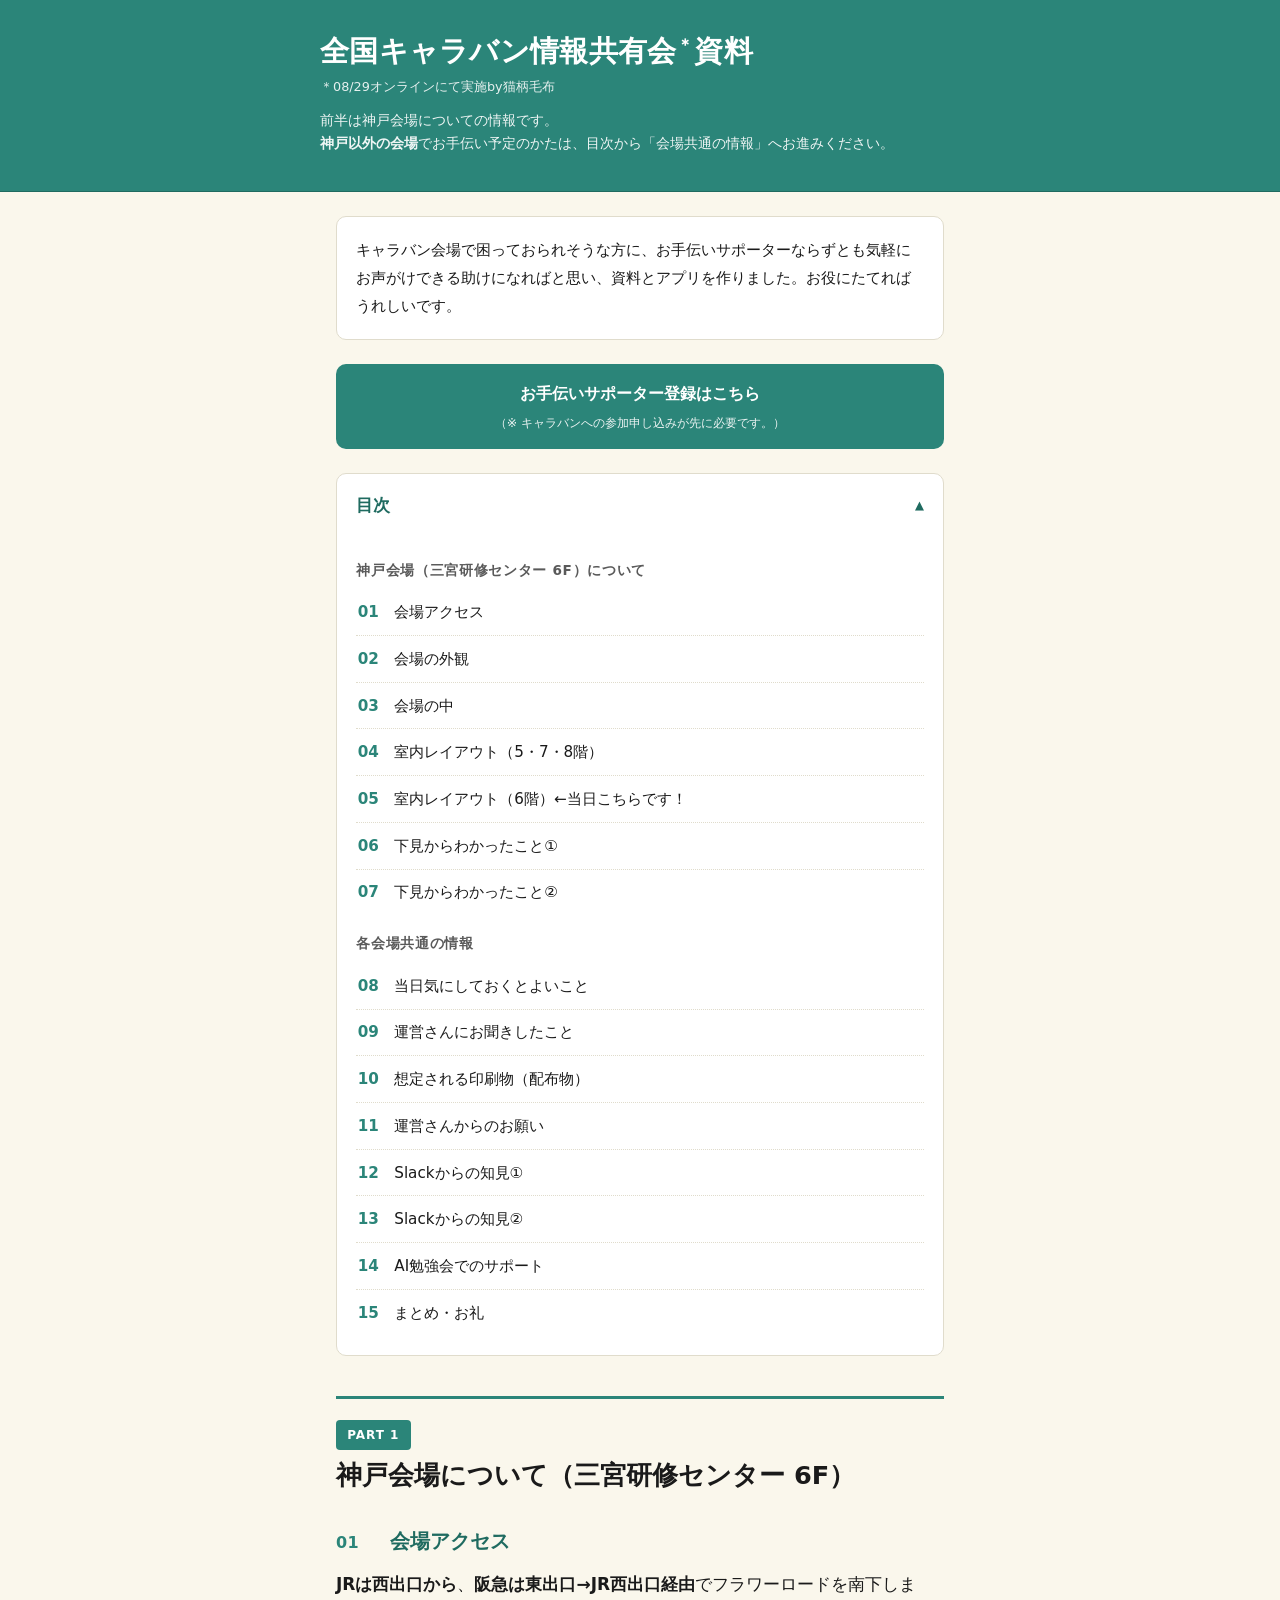
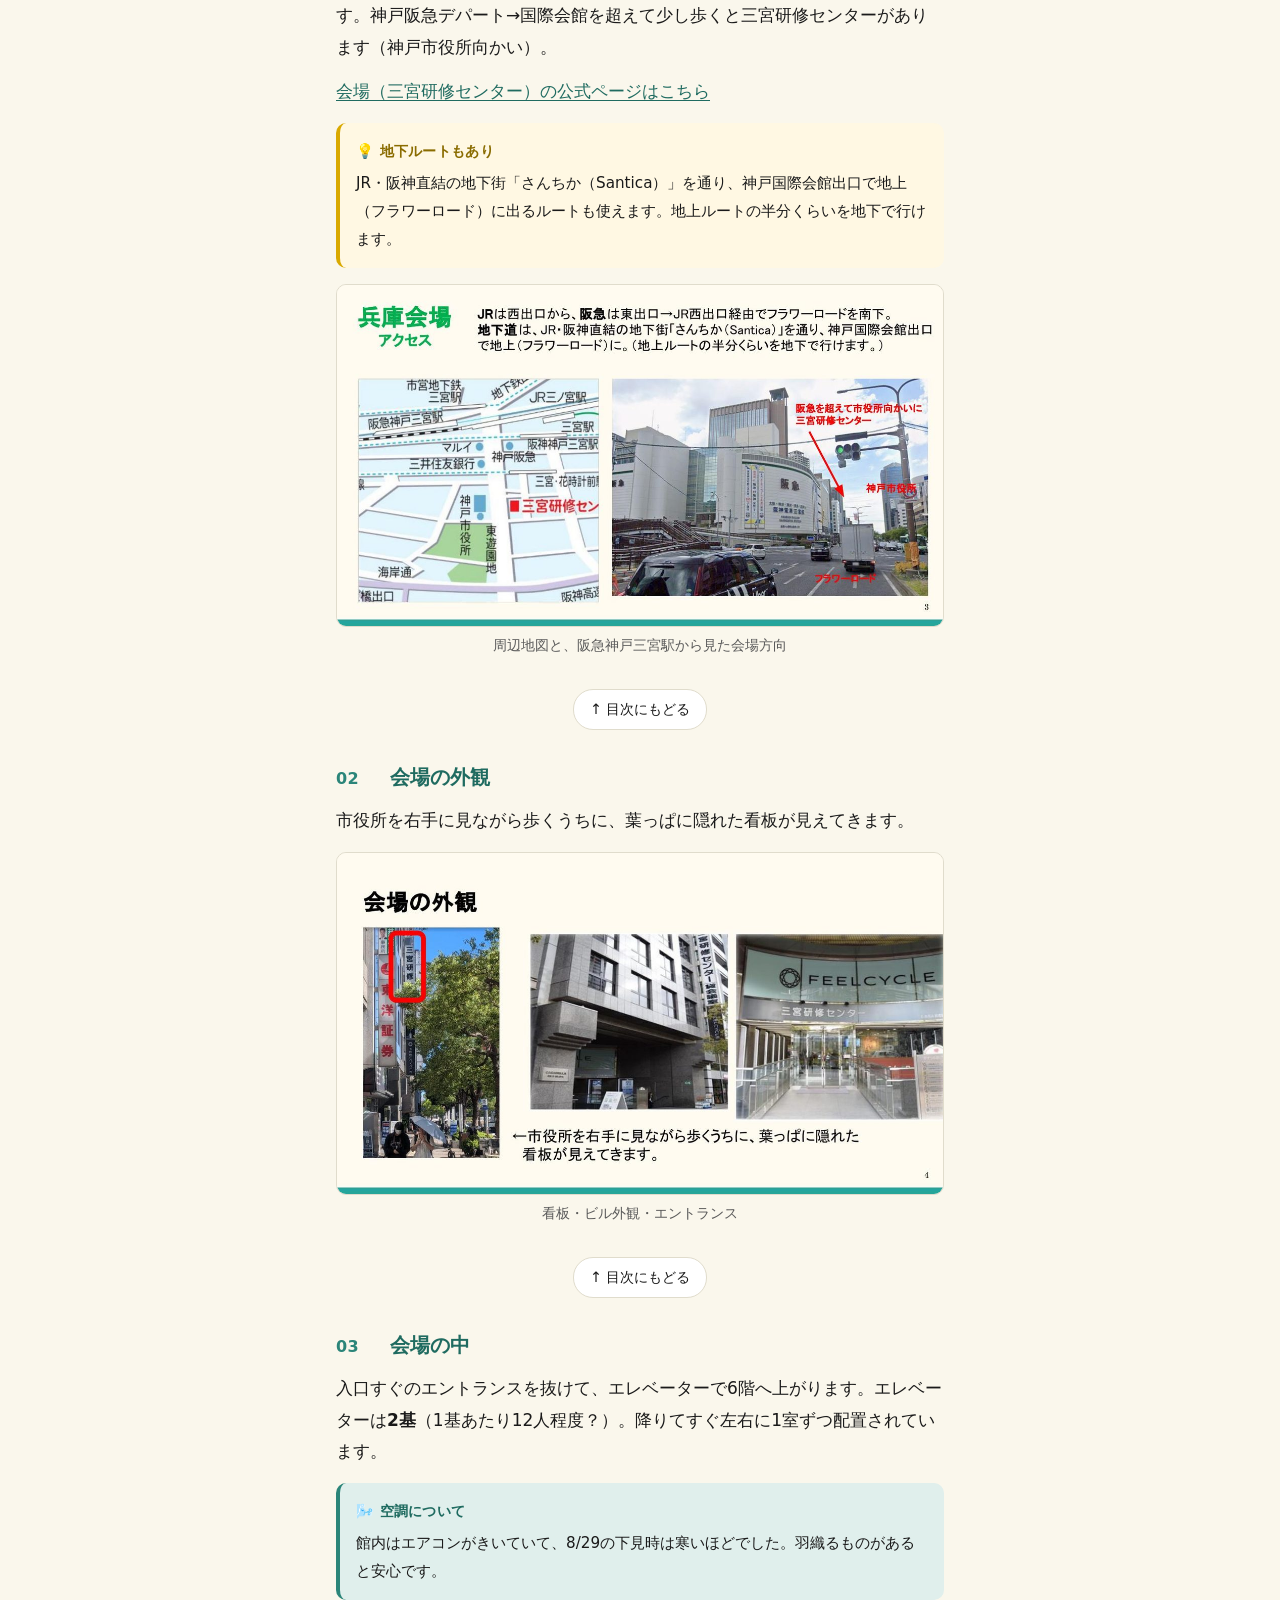
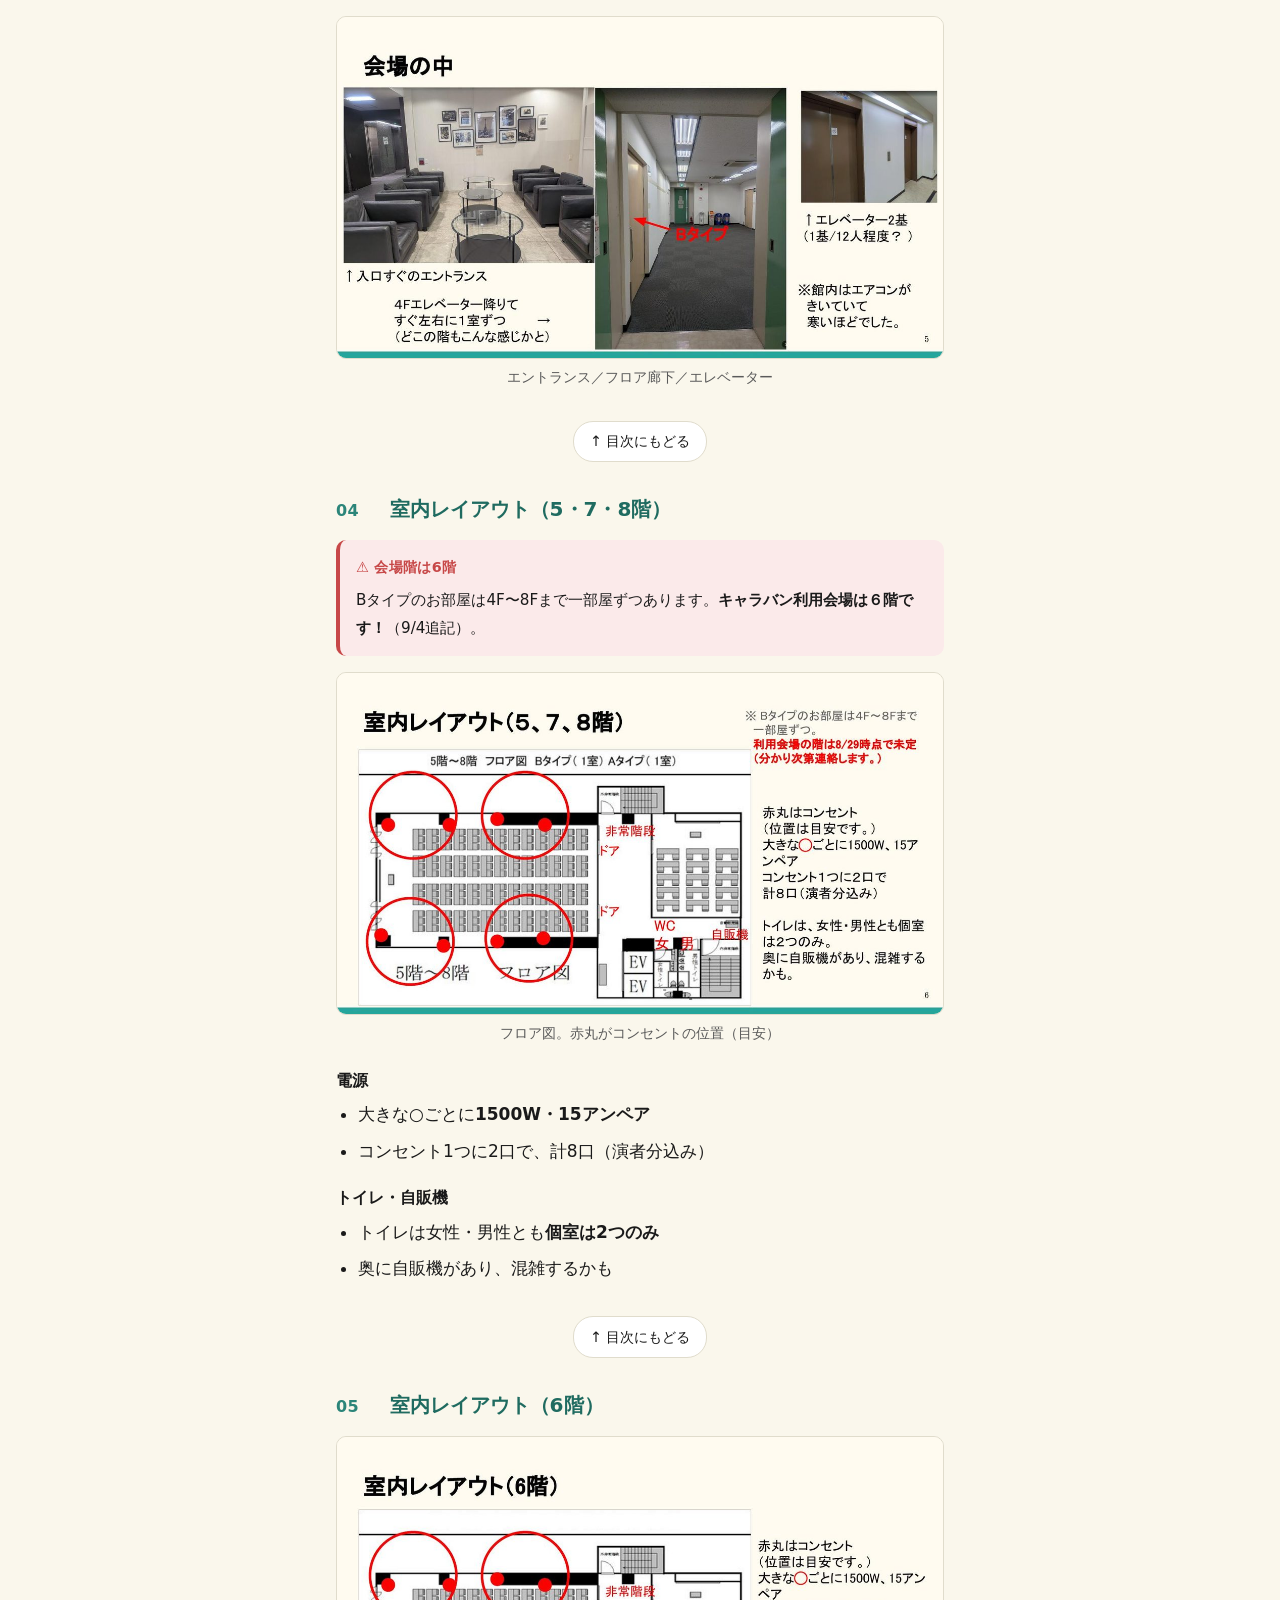
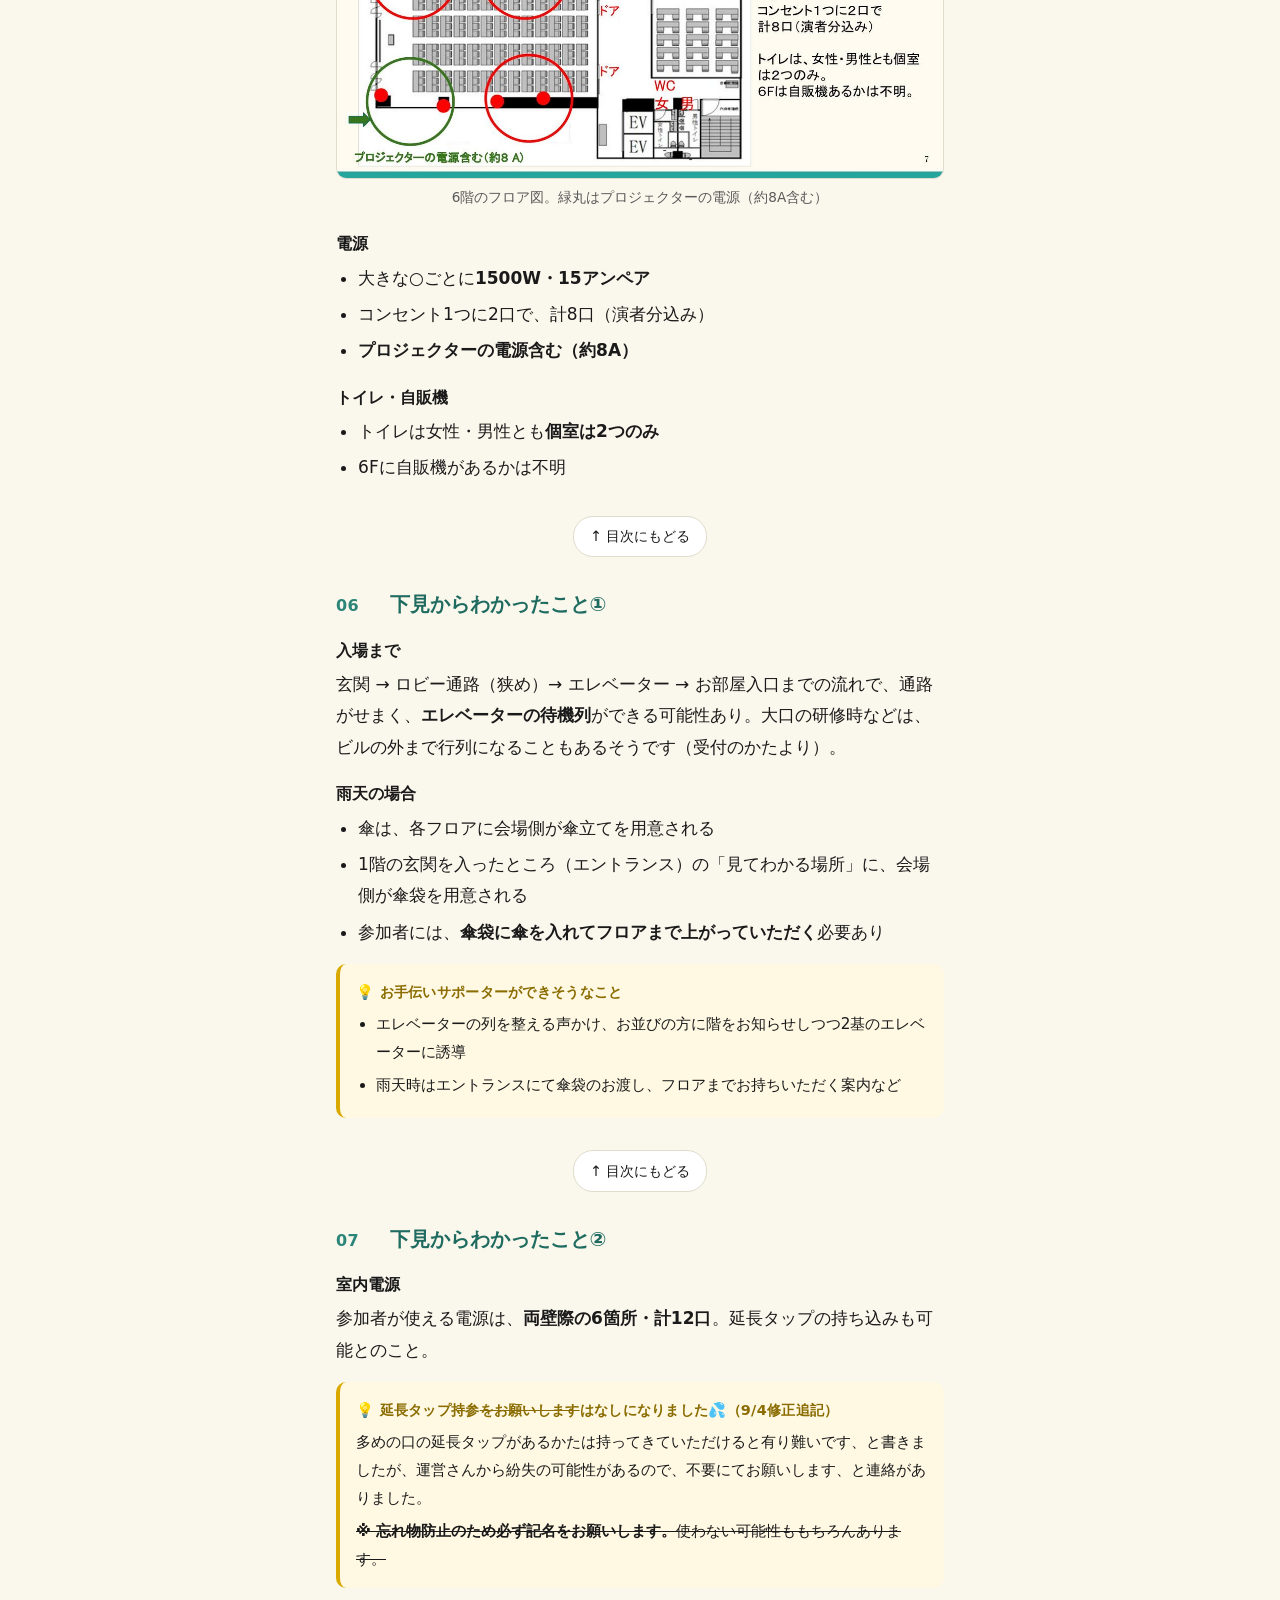
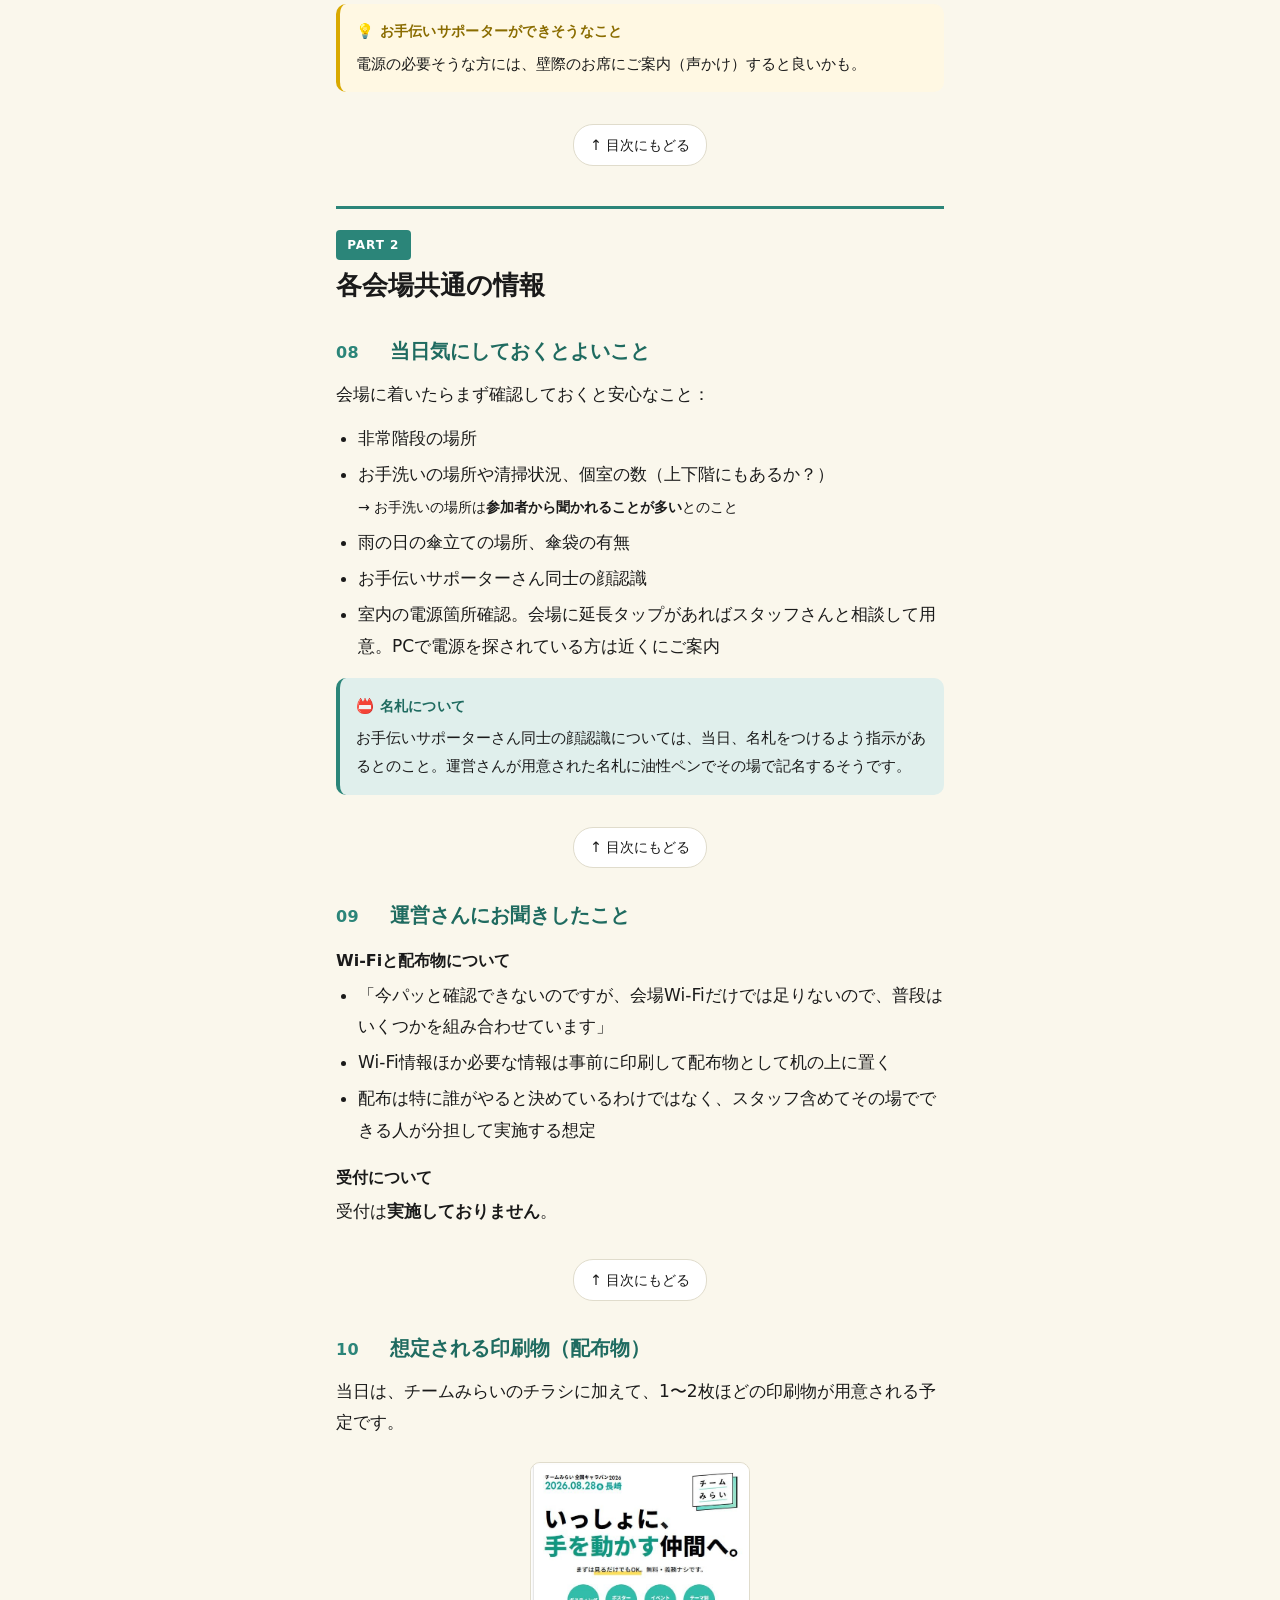
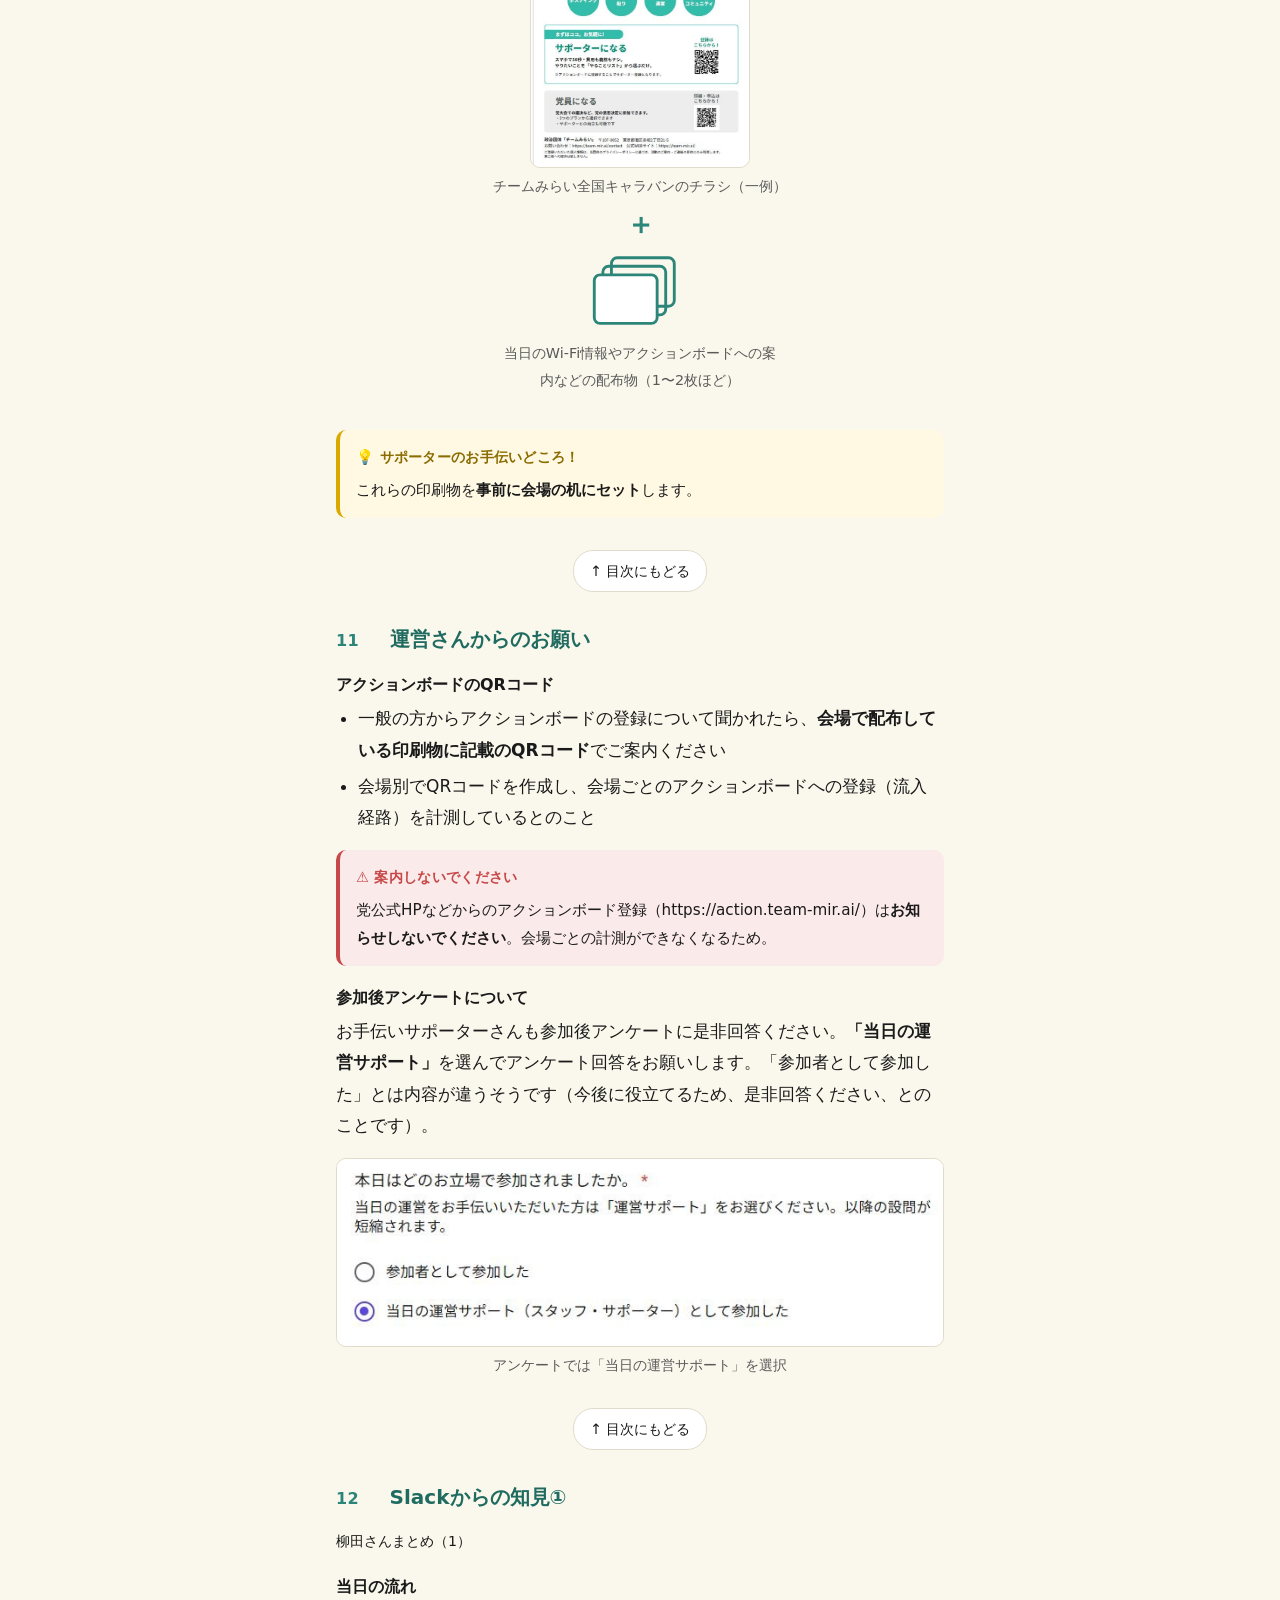
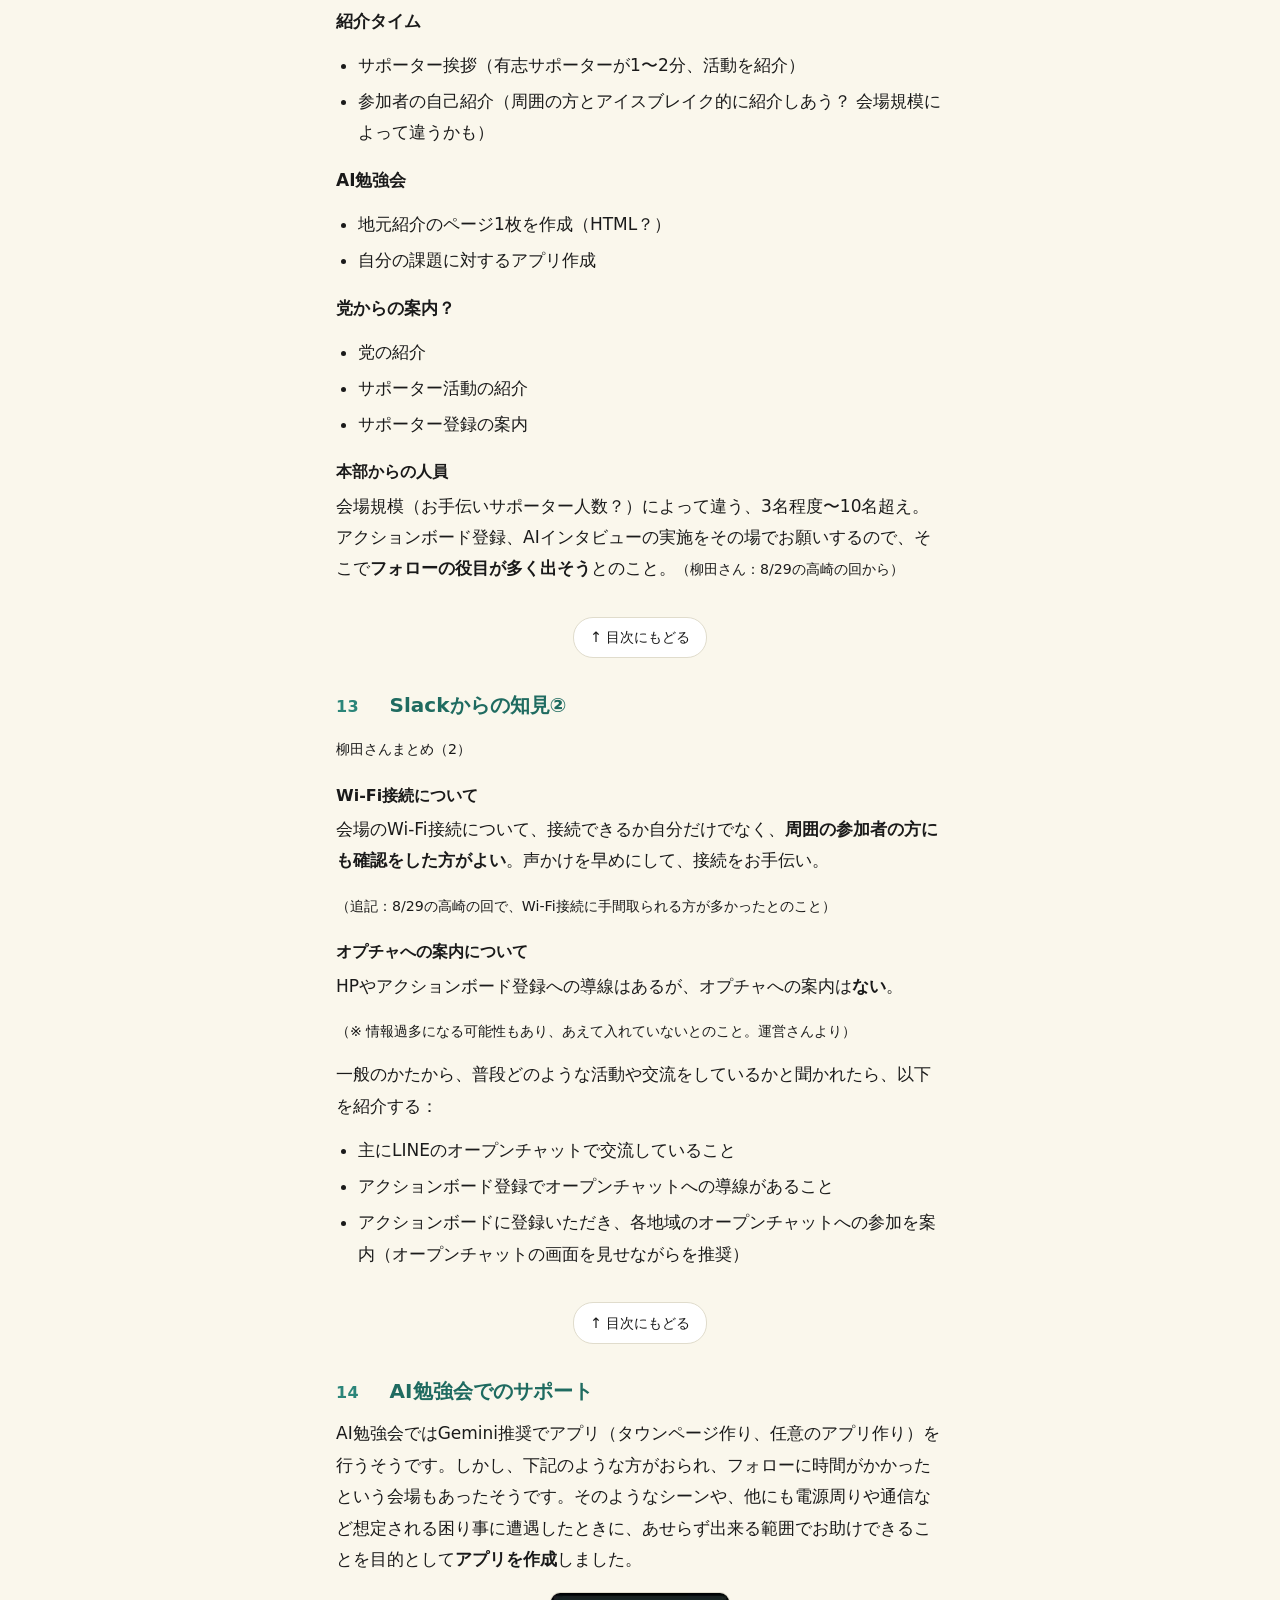
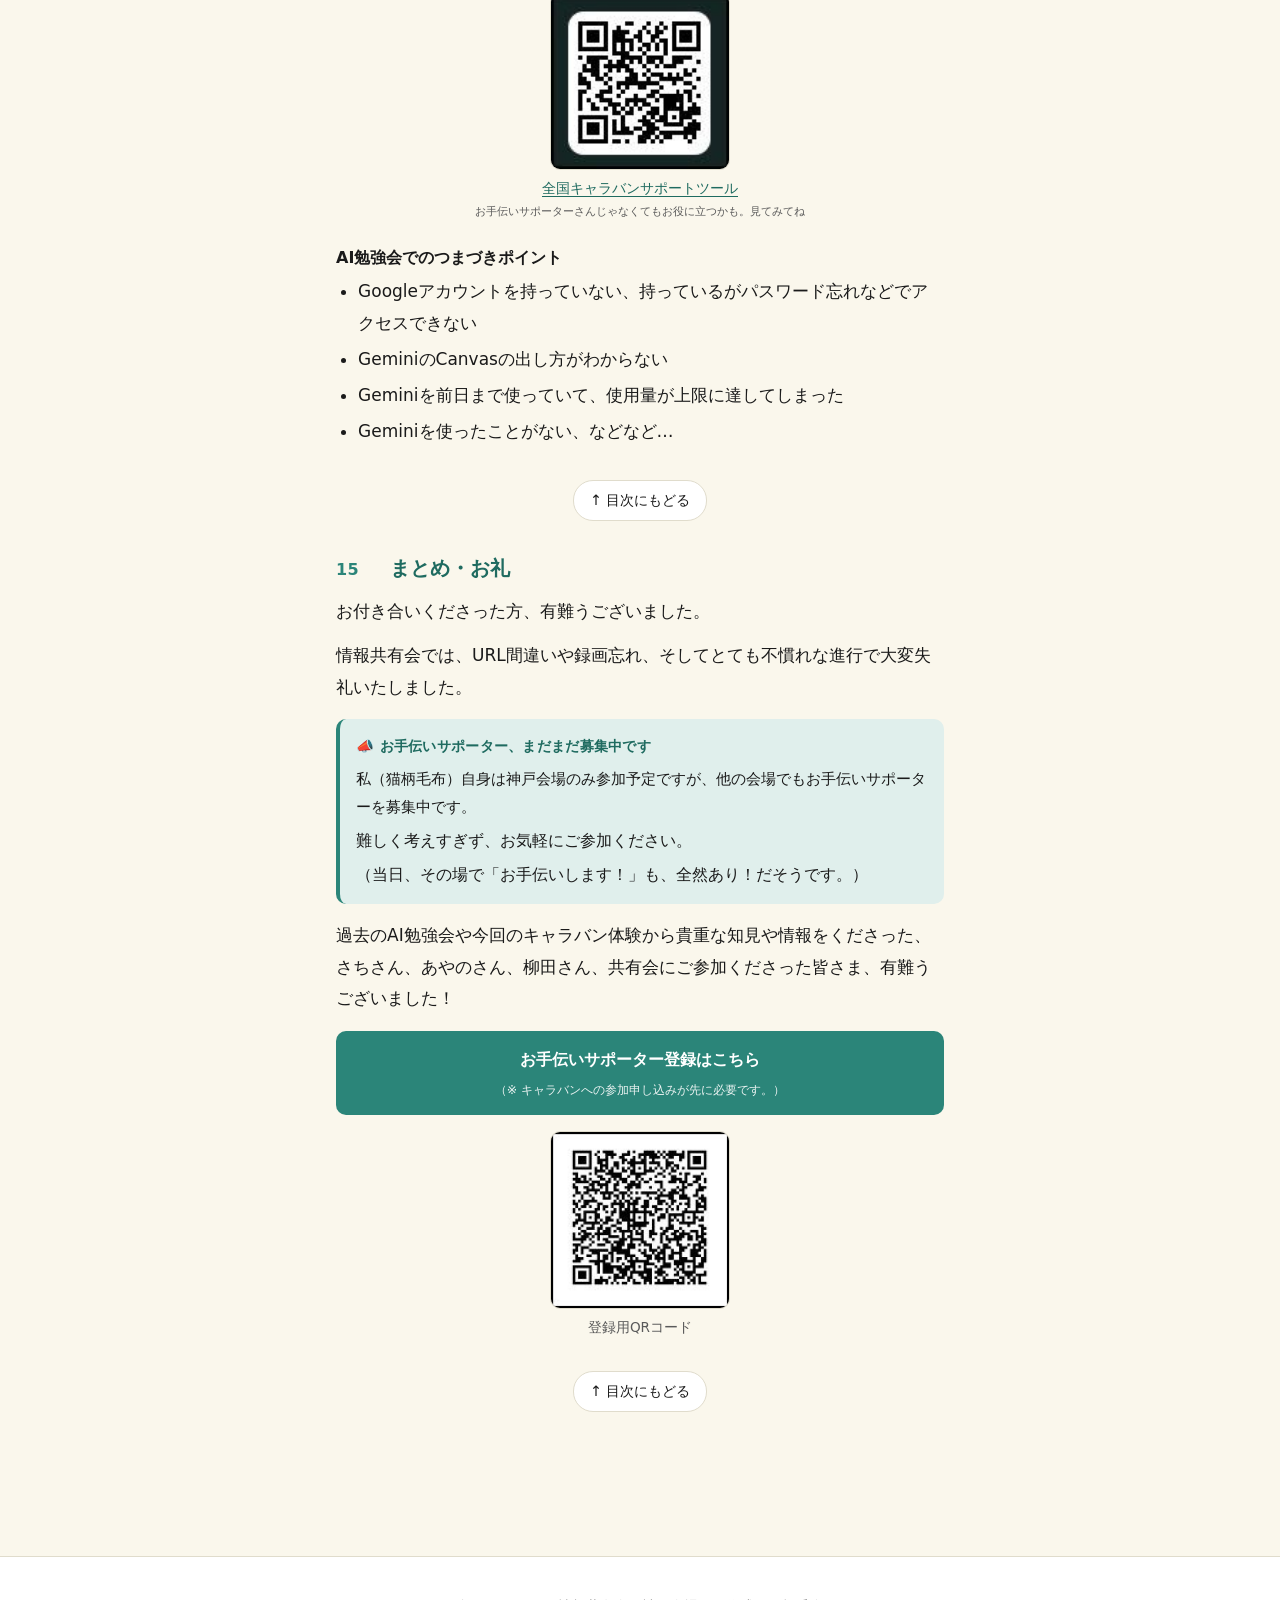
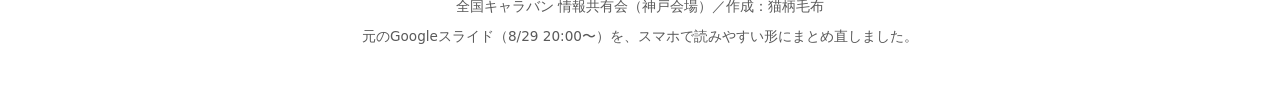
==== commit 052feb90: "Update print statement from 会場階追加と延長タップ取り消し線" ====
--- a/index.html
+++ b/index.html
@@ -528,14 +528,14 @@
       <div class="back-to-top"><a href="#main">↑ 目次にもどる</a></div>
     </section>
 
-    <!-- 03 中 -->
+    <!-- 03 建物の中 -->
     <section class="chapter" id="interior">
       <h3><span class="num">03</span>会場の中</h3>
-      <p>入口すぐにエントランスがあり、エレベーターで各階へ上がります。エレベーターは<b>2基</b>（1基あたり12人程度？）。降りてすぐ左右に1室ずつ配置されています。</p>
+      <p>入口すぐのエントランスを抜けて、エレベーターで6階へ上がります。エレベーターは<b>2基</b>（1基あたり12人程度？）。降りてすぐ左右に1室ずつ配置されています。</p>
 
       <div class="callout info">
         <span class="callout-title">🌬️ 空調について</span>
-        <p>館内はエアコンがきいていて、下見時は寒いほどでした。羽織るものがあると安心です。</p>
+        <p>館内はエアコンがきいていて、8/29の下見時は寒いほどでした。羽織るものがあると安心です。</p>
       </div>
 
       <figure>
@@ -550,7 +550,7 @@
       <h3><span class="num">04</span>室内レイアウト（5・7・8階）</h3>
 
       <div class="callout warn">
-        <span class="callout-title">⚠️ 会場階は未定</span>
+        <span class="callout-title">⚠️ 会場階は6階</span>
         <p>Bタイプのお部屋は4F〜8Fまで一部屋ずつあります。<b>キャラバン利用会場は６階です！</b>（9/4追記）。</p>
       </div>
 
@@ -574,7 +574,7 @@
       <div class="back-to-top"><a href="#main">↑ 目次にもどる</a></div>
     </section>
 
-    <!-- 05 6階 -->
+    <!-- 05 6階　※会場はこちら -->
     <section class="chapter" id="layout6">
       <h3><span class="num">05</span>室内レイアウト（6階）</h3>
 
@@ -632,7 +632,7 @@
       <p>参加者が使える電源は、<b>両壁際の6箇所・計12口</b>。延長タップの持ち込みも可能とのこと。</p>
 
       <div class="callout tip">
-        <span class="callout-title">💡 延長タップ持参はなしになりました💦</span>
+        <span class="callout-title">💡 延長タップ持参<s>をお願いします</s>はなしになりました💦（9/4修正追記）</span>
         <p>多めの口の延長タップがあるかたは持ってきていただけると有り難いです、と書きましたが、運営さんから紛失の可能性があるので、不要にてお願いします、と連絡がありました。</p>
         <p><s><b>※ 忘れ物防止のため必ず記名をお願いします。</b>使わない可能性ももちろんあります。</s></p>
       </div>
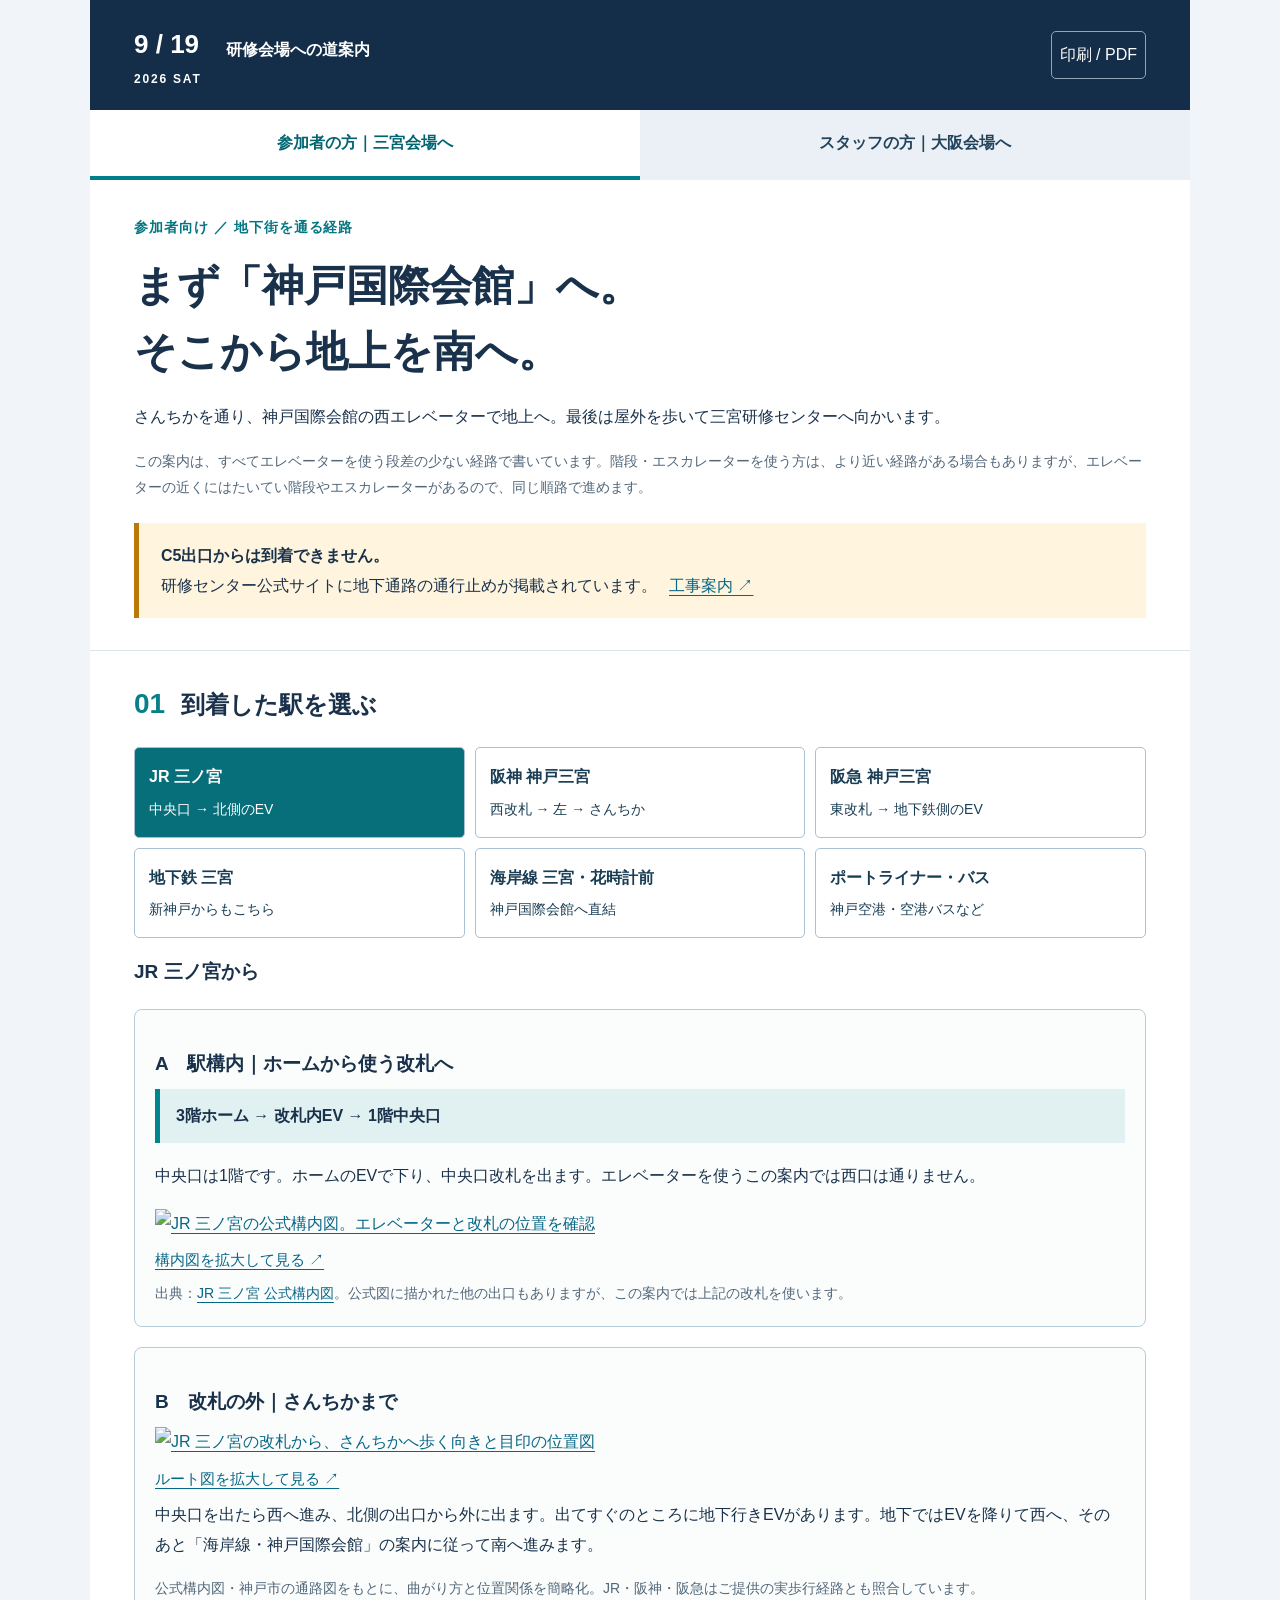
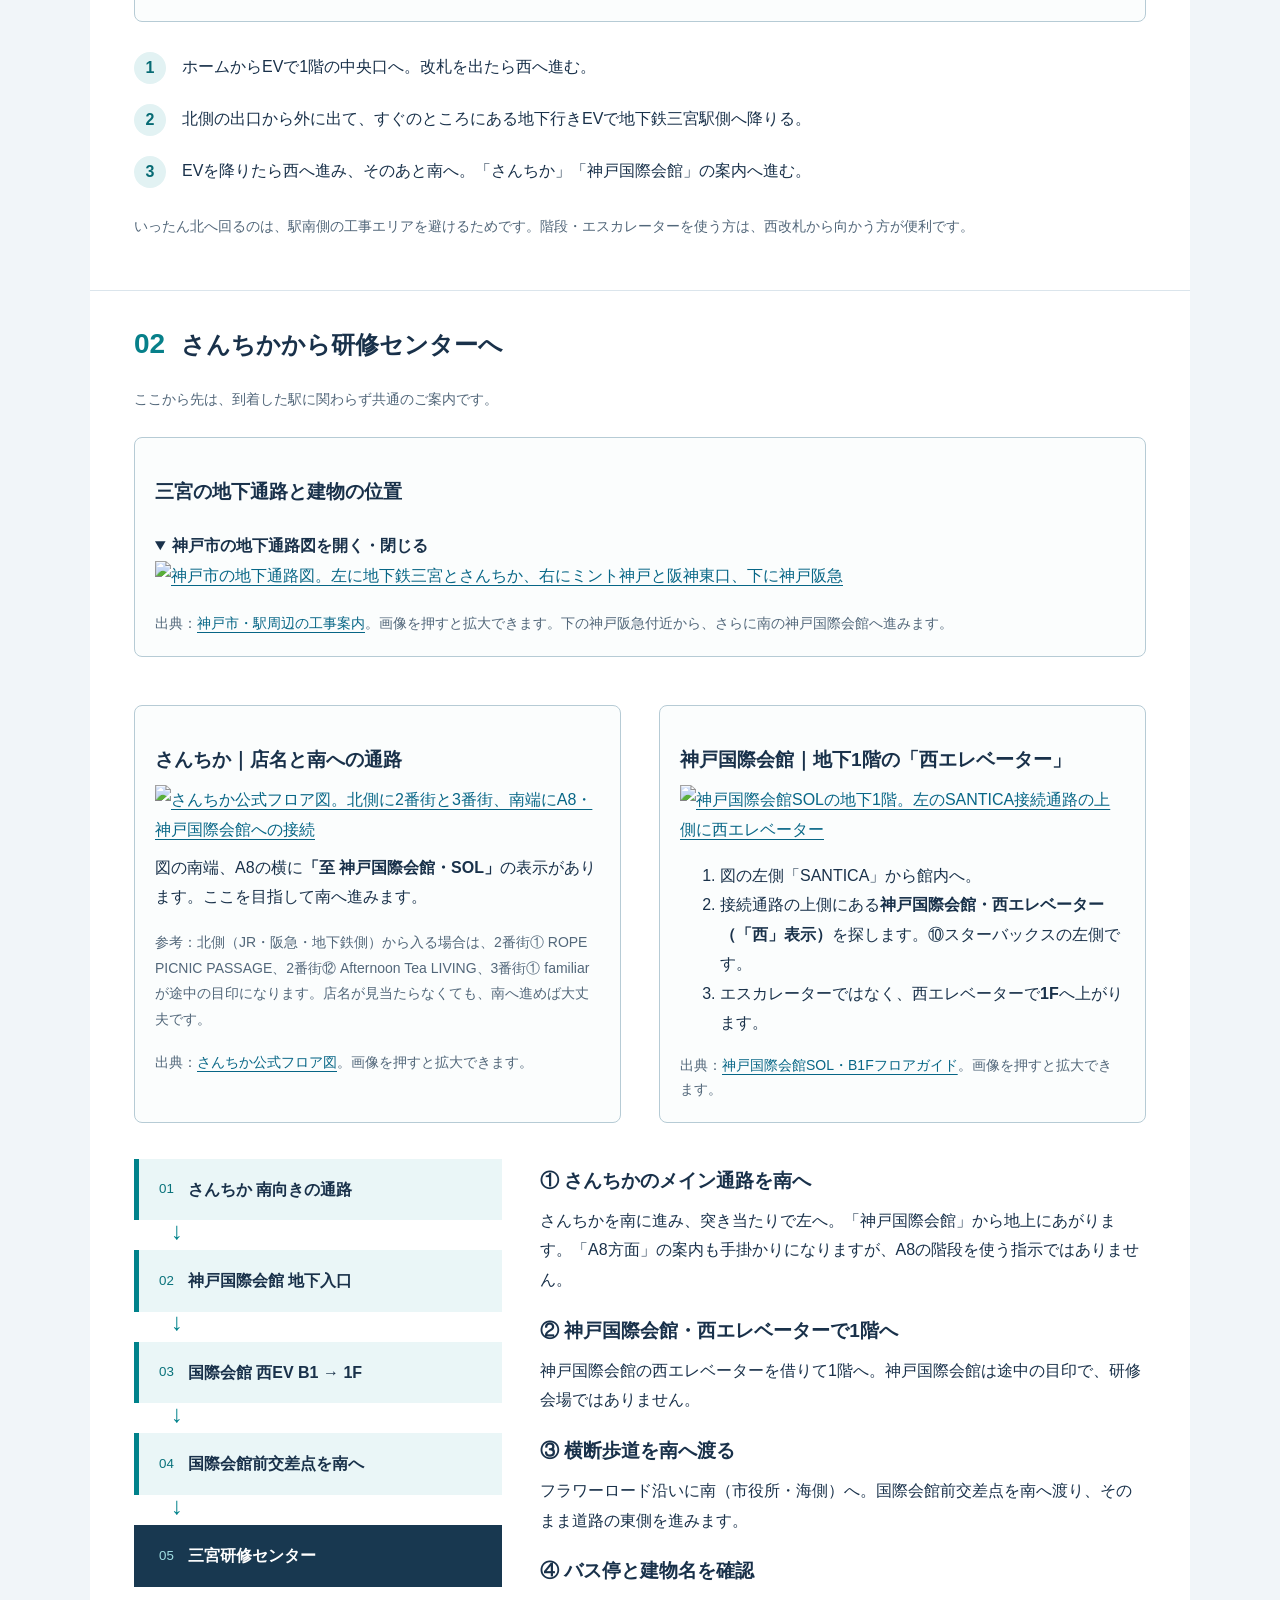
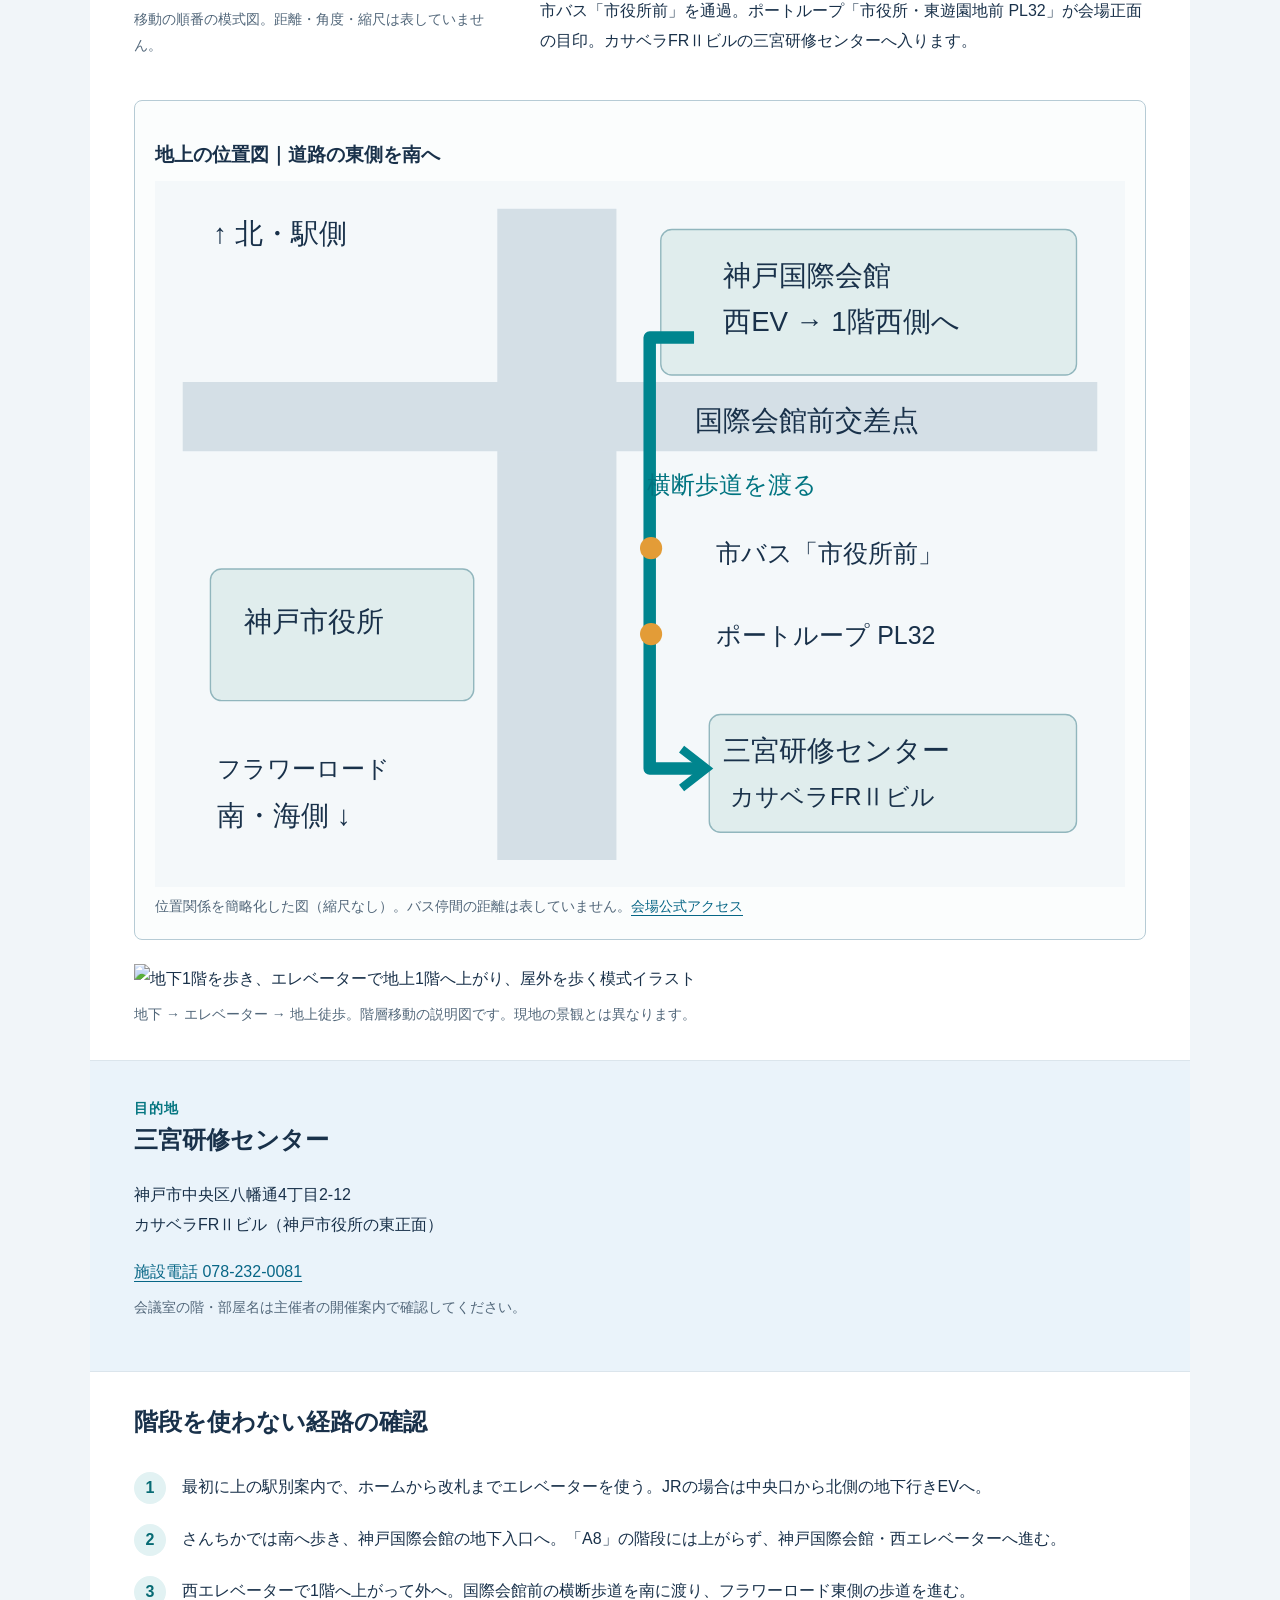
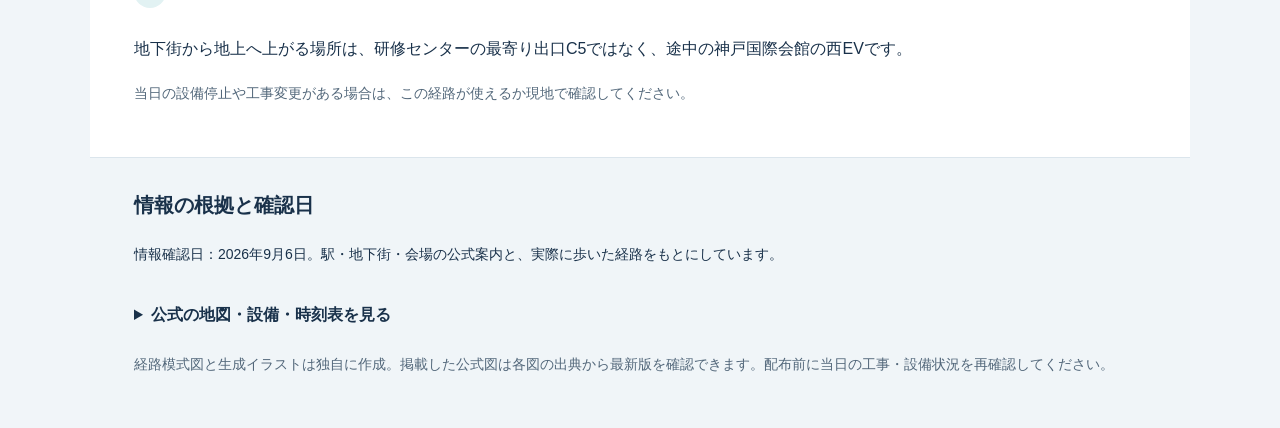
==== commit 62dd1271: "index file for  a chikaroute html file" ====
--- a/index.html
+++ b/index.html
@@ -1,879 +1,77 @@
-<!DOCTYPE html>
-<html lang="ja">
-<head>
-<meta charset="UTF-8">
-<meta name="viewport" content="width=device-width, initial-scale=1, viewport-fit=cover">
-<meta name="format-detection" content="telephone=no">
-<meta name="theme-color" content="#2b8579" media="(prefers-color-scheme: light)">
-<meta name="theme-color" content="#0e2b28" media="(prefers-color-scheme: dark)">
-<title>全国キャラバン情報共有会資料</title>
-<meta name="description" content="お手伝いサポーター向けの当日ガイド。会場アクセス、レイアウト、下見情報、運営からのお願いをまとめています。">
+<!doctype html><html lang="ja"><head><meta charset="utf-8"><meta name="viewport" content="width=device-width,initial-scale=1"><title>9月19日 三宮・大阪研修 道案内</title><style>*{box-sizing:border-box}body{margin:0;background:#f1f5f9;color:#19314a;font-family:'BIZ UDPGothic','BIZ UDPゴシック','BIZ UDGothic','Yu Gothic UI','Yu Gothic','Hiragino Sans','Hiragino Kaku Gothic ProN',Meiryo,sans-serif;line-height:1.85;font-size:16px}main{max-width:1100px;margin:auto;background:white}header{display:flex;align-items:center;gap:24px;padding:20px 44px;background:#142e49;color:white}header strong{font-size:26px}header small{display:block;font-size:12px;letter-spacing:.15em}header p{font-weight:bold}header button{margin-left:auto;background:transparent;border:1px solid #91a5b8;color:white;padding:8px}button{font:inherit;cursor:pointer;border-radius:5px}nav{display:grid;grid-template-columns:1fr 1fr;position:sticky;top:0;z-index:2;background:white}nav button{border:0;border-bottom:4px solid transparent;border-radius:0;padding:18px 8px;background:#eaf0f5;font-weight:bold;color:#23435d}nav button[aria-pressed=true]{background:white;border-color:#007e89;color:#006471}section{padding:32px 44px;border-bottom:1px solid #dbe5ec}label{font-weight:bold;font-size:14px;color:#057681;letter-spacing:.07em}h1{font-size:clamp(27px,3.6vw,42px);line-height:1.55;margin:12px 0 18px}h2{font-size:24px;line-height:1.5;margin:0 0 22px}h3{font-size:19px;margin:16px 0 8px}p{margin:8px 0 18px}em{font-style:normal;font-size:28px;color:#07808a;margin-right:16px}aside{padding:18px 22px;background:#fff4de;border-left:5px solid #b87908;margin-top:22px}aside strong{display:block}aside a{margin-left:12px}.urgent{background:#fff0e9;border-color:#b84b2c}.stations{display:grid;grid-template-columns:repeat(3,1fr);gap:10px}.stations button{background:white;border:1px solid #a9c1d2;padding:14px;text-align:left;font-weight:bold;color:#193d54}.stations button[aria-pressed=true]{background:#076f7a;color:white}.stations small{display:block;font-weight:normal;font-size:14px;margin-top:5px}.steps{list-style:none;padding:0}.steps li{display:flex;gap:16px;padding:10px 0}.steps b{border-radius:50%;width:32px;height:32px;background:#e2f2f3;color:#076b74;display:flex;align-items:center;justify-content:center;flex:none}.steps p{margin:0}.note,figcaption{font-size:14px;color:#52677a}.cols{display:grid;grid-template-columns:.85fr 1.4fr;gap:38px}.equal{grid-template-columns:1fr 1fr}.equal article{border-top:4px solid #07808a;padding-top:16px}.flow{padding:12px 0}.flow>div{position:relative;display:flex;align-items:center;gap:14px;padding:16px 20px;background:#eaf6f7;border-left:5px solid #00828b;margin-bottom:30px}.flow small{color:#09727b}.flow span{position:absolute;bottom:-33px;left:32px;font-size:24px;color:#00828b}.flow>div:last-child{background:#183850;color:white;border-color:#183850;margin-bottom:0}.flow>div:last-child small{color:#a0e0e3}figure{margin:24px 0 0}figure img{width:100%;max-height:255px;object-fit:contain}figcaption{margin-top:8px;font-size:14px}.address{background:#eaf3fa}a{color:#076686;text-underline-offset:4px}.linkbutton{display:inline-block;padding:12px 16px;border:1px solid #16748a;border-radius:4px}blockquote{margin:20px 0;border-left:4px solid #067b85;padding-left:20px;font-weight:bold}details{padding:14px 0}summary{cursor:pointer;font-weight:bold}footer{padding:32px 44px;background:#f0f5f8}footer h2{font-size:20px}footer p{font-size:14px}footer li{margin:8px 0}button:focus-visible,a:focus-visible,summary:focus-visible{outline:3px solid #b86d00;outline-offset:3px}@media(max-width:650px){header{padding:14px 18px;gap:12px}header strong{font-size:22px}header p{font-size:14px}header button{font-size:12px}section,footer{padding:25px 20px}nav button{font-size:14px;padding:14px 7px}.stations{grid-template-columns:1fr 1fr}.stations button{font-size:14px;padding:11px}.stations small{font-size:14px}.cols,.equal{grid-template-columns:1fr;gap:16px}aside{padding:14px}h2{font-size:22px}}@media print{body{background:white;font-size:11pt}header{background:white;color:black;padding:10px 20px}header button{display:none}nav{position:static;display:block}nav button[aria-pressed=false]{display:none}nav button{width:100%}section,footer{padding:18px}h1{font-size:24pt}.steps li,.flow>div,figure{break-inside:avoid}figure img{max-height:160px}.stations button{padding:5px}.stations button[aria-pressed=true]{border:3px solid black}}
 
-<style>
-  /* ===== Base ===== */
-  *, *::before, *::after { box-sizing: border-box; }
-  :root {
-    --bg: #faf7ec;
-    --bg-elev: #ffffff;
-    --text: #1a1a1a;
-    --text-mute: #5a5a5a;
-    --accent: #2b8579;
-    --accent-strong: #1f6b60;
-    --accent-soft: #e0efec;
-    --warn: #c74848;
-    --warn-soft: #fbeaea;
-    --border: #e0dccc;
-    --border-strong: #b0a98d;
-    --tip-bg: #fff8e3;
-    --tip-border: #d9a900;
-    --focus: #ffb547;
-    --radius: 10px;
+.route-map{border:1px solid #b6cbd5;border-radius:8px;padding:20px;margin:24px 0;background:#fbfdfd}.route-map svg{display:block;width:100%;height:auto}.route-map img{max-height:none;object-fit:contain}.route-map details img{max-height:850px}.route-map figcaption{line-height:1.7}@media(max-width:650px){.route-map{padding:10px}}
+
+.station-maps .route-map{margin:20px 0}.station-maps .route-map img{max-height:680px;width:100%;object-fit:contain}.map-route-summary{background:#e1f1f2;border-left:5px solid #00858e;padding:12px 16px;font-weight:bold}.station-maps .route-map>a>span{display:block;font-size:15px;margin:8px 0}
+
+.route-map svg text{font-family:inherit}input,select,textarea{font:inherit}
+
+dialog{max-width:96vw;max-height:94vh;padding:16px;border:1px solid #8ba8ba}dialog img{max-width:none;display:block}dialog button{position:sticky;top:0;left:0;background:white;padding:10px 20px}dialog::backdrop{background:#132e49c9}</style></head><body><div id="guide" role="tabpanel" aria-labelledby="tab-participant"></div><dialog id="map"><button type="button">閉じる</button><img alt="拡大した公式案内図"></dialog><noscript>案内の切り替えにはJavaScriptを有効にしてください。</noscript><script>
+const shellHead = `<main><header><strong>9 / 19 <small>2026 SAT</small></strong><p>研修会場への道案内</p><button>印刷 / PDF</button></header><nav aria-label="案内の切り替え" role="tablist"><button aria-pressed="true" role="tab" aria-selected="true" id="tab-participant" aria-controls="guide">参加者の方｜三宮会場へ</button><button aria-pressed="false" role="tab" aria-selected="false" id="tab-staff" aria-controls="guide">スタッフの方｜大阪会場へ</button></nav><section class="intro"><label>参加者向け ／ 地下街を通る経路</label><h1>まず「神戸国際会館」へ。<br/>そこから地上を南へ。</h1><p>さんちかを通り、神戸国際会館の西エレベーターで地上へ。最後は屋外を歩いて三宮研修センターへ向かいます。</p><p class="note">この案内は、すべてエレベーターを使う段差の少ない経路で書いています。階段・エスカレーターを使う方は、より近い経路がある場合もありますが、エレベーターの近くにはたいてい階段やエスカレーターがあるので、同じ順路で進めます。</p><aside><strong>C5出口からは到着できません。</strong>研修センター公式サイトに地下通路の通行止めが掲載されています。<a href="https://f-road.co.jp/kenshu/4832">工事案内 ↗</a></aside></section><section><h2><em>01</em>到着した駅を選ぶ</h2><div class="stations" role="radiogroup" aria-label="到着した駅を選ぶ">`;
+const shellTail = `</article></section><section><h2><em>02</em>さんちかから研修センターへ</h2><p class="note">ここから先は、到着した駅に関わらず共通のご案内です。</p><figure class="route-map"><h3>三宮の地下通路と建物の位置</h3><details open=""><summary>神戸市の地下通路図を開く・閉じる</summary><a href="https://www.city.kobe.lg.jp/images/81728/underground.jpg"><img src="images/underground.jpg" alt="神戸市の地下通路図。左に地下鉄三宮とさんちか、右にミント神戸と阪神東口、下に神戸阪急"/></a></details><figcaption>出典：<a href="https://www.city.kobe.lg.jp/a55197/koujinooshirase_ekisyuuhenn.html">神戸市・駅周辺の工事案内</a>。画像を押すと拡大できます。下の神戸阪急付近から、さらに南の神戸国際会館へ進みます。</figcaption></figure><div class="cols equal"><figure class="route-map"><h3>さんちか｜店名と南への通路</h3><a href="#" data-expand="santica.png" target="_blank" rel="noreferrer"><img src="images/santica.png" alt="さんちか公式フロア図。北側に2番街と3番街、南端にA8・神戸国際会館への接続"/></a><p>図の南端、A8の横に<strong>「至 神戸国際会館・SOL」</strong>の表示があります。ここを目指して南へ進みます。</p><p class="note">参考：北側（JR・阪急・地下鉄側）から入る場合は、2番街① ROPE PICNIC PASSAGE、2番街⑫ Afternoon Tea LIVING、3番街① familiar が途中の目印になります。店名が見当たらなくても、南へ進めば大丈夫です。</p><figcaption>出典：<a href="https://www.santica.com/santicawp/wp-content/uploads/2026/02/floor_20260228.pdf">さんちか公式フロア図</a>。画像を押すと拡大できます。</figcaption></figure><figure class="route-map"><h3>神戸国際会館｜地下1階の「西エレベーター」</h3><a href="#" data-expand="sol-b1.png" target="_blank" rel="noreferrer"><img src="images/sol-b1.png" alt="神戸国際会館SOLの地下1階。左のSANTICA接続通路の上側に西エレベーター"/></a><ol><li>図の左側「SANTICA」から館内へ。</li><li>接続通路の上側にある<strong>神戸国際会館・西エレベーター（「西」表示）</strong>を探します。⑩スターバックスの左側です。</li><li>エスカレーターではなく、西エレベーターで<strong>1F</strong>へ上がります。</li></ol><figcaption>出典：<a href="https://www.kobe-sol.jp/shop/floor">神戸国際会館SOL・B1Fフロアガイド</a>。画像を押すと拡大できます。</figcaption></figure></div><div class="cols"><div><div class="flow"><div><small>01</small><strong>さんちか 南向きの通路</strong><span aria-hidden="true">↓</span></div><div><small>02</small><strong>神戸国際会館 地下入口</strong><span aria-hidden="true">↓</span></div><div><small>03</small><strong>国際会館 西EV B1 → 1F</strong><span aria-hidden="true">↓</span></div><div><small>04</small><strong>国際会館前交差点を南へ</strong><span aria-hidden="true">↓</span></div><div><small>05</small><strong>三宮研修センター</strong></div></div><p class="note">移動の順番の模式図。距離・角度・縮尺は表していません。</p></div><div><h3>① さんちかのメイン通路を南へ</h3><p>さんちかを南に進み、突き当たりで左へ。「神戸国際会館」から地上にあがります。「A8方面」の案内も手掛かりになりますが、A8の階段を使う指示ではありません。</p><h3>② 神戸国際会館・西エレベーターで1階へ</h3><p>神戸国際会館の西エレベーターを借りて1階へ。神戸国際会館は途中の目印で、研修会場ではありません。</p><h3>③ 横断歩道を南へ渡る</h3><p>フラワーロード沿いに南（市役所・海側）へ。国際会館前交差点を南へ渡り、そのまま道路の東側を進みます。</p><h3>④ バス停と建物名を確認</h3><p>市バス「市役所前」を通過。ポートループ「市役所・東遊園地前 PL32」が会場正面の目印。カサベラFRⅡビルの三宮研修センターへ入ります。</p></div></div><figure class="route-map"><h3>地上の位置図｜道路の東側を南へ</h3><svg viewBox="0 0 700 510" role="img" aria-label="北が上。神戸国際会館から交差点を南へ渡り、フラワーロード東側を研修センターまで歩く"><rect width="700" height="510" fill="#f4f8fa"></rect><path d="M290 20V490" stroke="#d4dfe6" stroke-width="86"></path><path d="M20 170H680" stroke="#d4dfe6" stroke-width="50"></path><g fill="#e0eded" stroke="#91b6bd"><rect x="365" y="35" width="300" height="105" rx="8"></rect><rect x="40" y="280" width="190" height="95" rx="8"></rect><rect x="400" y="385" width="265" height="85" rx="8"></rect></g><g fill="#19314a" font-size="20" font-family="inherit"><text x="42" y="45">↑ 北・駅側</text><text x="410" y="75">神戸国際会館</text><text x="410" y="108">西EV → 1階西側へ</text><text x="390" y="180">国際会館前交差点</text><text x="64" y="325">神戸市役所</text><text x="410" y="418">三宮研修センター</text><text x="415" y="450" font-size="17">カサベラFRⅡビル</text><text x="405" y="275" font-size="18">市バス「市役所前」</text><text x="405" y="334" font-size="18">ポートループ PL32</text><text x="45" y="430" font-size="17">フラワーロード</text><text x="45" y="465">南・海側 ↓</text></g><path d="M389 113H357V424H395" fill="none" stroke="#00858e" stroke-width="9" stroke-linejoin="round"></path><path d="m380 410 18 14-18 14" fill="none" stroke="#00858e" stroke-width="6"></path><circle cx="358" cy="265" r="8" fill="#e39c37"></circle><circle cx="358" cy="327" r="8" fill="#e39c37"></circle><text x="355" y="225" fill="#007480" font-size="17">横断歩道を渡る</text></svg><figcaption>位置関係を簡略化した図（縮尺なし）。バス停間の距離は表していません。<a href="https://f-road.co.jp/kenshu/">会場公式アクセス</a></figcaption></figure><figure><img src="images/level-transition.png" alt="地下1階を歩き、エレベーターで地上1階へ上がり、屋外を歩く模式イラスト"/><figcaption>地下 → エレベーター → 地上徒歩。階層移動の説明図です。現地の景観とは異なります。</figcaption></figure></section><section class="address"><label>目的地</label><h2>三宮研修センター</h2><p>神戸市中央区八幡通4丁目2-12<br/>カサベラFRⅡビル（神戸市役所の東正面）</p><a href="tel:0782320081">施設電話 078-232-0081</a><p class="note">会議室の階・部屋名は主催者の開催案内で確認してください。</p></section><section><h2>階段を使わない経路の確認</h2><ol class="steps"><li><b>1</b><p>最初に上の駅別案内で、ホームから改札までエレベーターを使う。JRの場合は中央口から北側の地下行きEVへ。</p></li><li><b>2</b><p>さんちかでは南へ歩き、神戸国際会館の地下入口へ。「A8」の階段には上がらず、神戸国際会館・西エレベーターへ進む。</p></li><li><b>3</b><p>西エレベーターで1階へ上がって外へ。国際会館前の横断歩道を南に渡り、フラワーロード東側の歩道を進む。</p></li></ol><p>地下街から地上へ上がる場所は、研修センターの最寄り出口C5ではなく、途中の神戸国際会館の西EVです。</p><p class="note">当日の設備停止や工事変更がある場合は、この経路が使えるか現地で確認してください。</p></section><footer><h2>情報の根拠と確認日</h2><p>情報確認日：2026年9月6日。駅・地下街・会場の公式案内と、実際に歩いた経路をもとにしています。</p><details><summary>公式の地図・設備・時刻表を見る</summary><ul><li><a href="https://f-road.co.jp/kenshu/4832">C5出口通行止め・三宮研修センター ↗</a></li><li><a href="https://www.kih.co.jp/s/access/index">神戸国際会館の地下アクセス ↗</a></li><li><a href="https://www.santica.com/santicawp/wp-content/uploads/2026/02/floor_20260228.pdf">さんちか公式フロア図 ↗</a></li><li><a href="https://www.hanshin.co.jp/uploads/guidemap/sannomiya.pdf">阪神 神戸三宮の構内図 ↗</a></li><li><a href="https://www.hankyu.co.jp/station/sannomiya_map.html">阪急 神戸三宮の構内図 ↗</a></li><li><a href="https://eki.jr-odekake.net/premises?id=0610143">JR 三ノ宮の構内図 ↗</a></li><li><a href="https://kotsu.city.kobe.lg.jp/subway/timetable1/sannomiya/">地下鉄三宮駅 ↗</a></li><li><a href="https://kotsu.city.kobe.lg.jp/inspection/">神戸市交通局 EV点検情報 ↗</a></li><li><a href="https://www.hanshin.co.jp/uploads/guidemap/f7844109550be3c25dd9e1a4c465aa61a9dc7644.pdf">阪神 大阪梅田の構内図 ↗</a></li><li><a href="https://subway.osakametro.co.jp/station_guide/Y/y11/index.php">大阪メトロ 西梅田 ↗</a></li><li><a href="https://www.ostec.or.jp/access.html">大阪科学技術センター アクセス ↗</a></li><li><a href="https://eki.jr-odekake.net/top?id=0610143">JR 三ノ宮 時刻表入口 ↗</a></li><li><a href="https://www.hanshin.co.jp/station/sannomiya.html">阪神 神戸三宮 時刻表入口 ↗</a></li></ul><p>乗車時間の参考：<a href="https://www.jorudan.co.jp/norikae/route/三ノ宮_大阪.html">JR 三ノ宮〜大阪</a>、<a href="https://ekitan.com/transit/route/sf-5349/st-4959">阪神 神戸三宮〜大阪梅田</a>。指定日の確定列車ではありません。</p></details><p class="note">経路模式図と生成イラストは独自に作成。掲載した公式図は各図の出典から最新版を確認できます。配布前に当日の工事・設備状況を再確認してください。</p></footer></main>`;
+const stationMiddles = [
+  `<button aria-pressed="true" role="radio" aria-checked="true">JR 三ノ宮<small>中央口 → 北側のEV</small></button><button aria-pressed="false" role="radio" aria-checked="false">阪神 神戸三宮<small>西改札 → 左 → さんちか</small></button><button aria-pressed="false" role="radio" aria-checked="false">阪急 神戸三宮<small>東改札 → 地下鉄側のEV</small></button><button aria-pressed="false" role="radio" aria-checked="false">地下鉄 三宮<small>新神戸からもこちら</small></button><button aria-pressed="false" role="radio" aria-checked="false">海岸線 三宮・花時計前<small>神戸国際会館へ直結</small></button><button aria-pressed="false" role="radio" aria-checked="false">ポートライナー・バス<small>神戸空港・空港バスなど</small></button></div><article aria-live="polite"><h3>JR 三ノ宮から</h3><div class="station-maps"><figure class="route-map"><h3>A　駅構内｜ホームから使う改札へ</h3><p class="map-route-summary">3階ホーム → 改札内EV → 1階中央口</p><p>中央口は1階です。ホームのEVで下り、中央口改札を出ます。エレベーターを使うこの案内では西口は通りません。</p><a href="#" data-expand="jr-map.png" target="_blank" rel="noreferrer"><img src="images/jr-map.png" alt="JR 三ノ宮の公式構内図。エレベーターと改札の位置を確認"/><span>構内図を拡大して見る ↗</span></a><figcaption>出典：<a href="https://eki.jr-odekake.net/premises?id=0610143">JR 三ノ宮 公式構内図</a>。公式図に描かれた他の出口もありますが、この案内では上記の改札を使います。</figcaption></figure><figure class="route-map"><h3>B　改札の外｜さんちかまで</h3><a href="#" data-expand="station-route-0.svg" target="_blank" rel="noreferrer"><img src="images/station-route-0.svg" alt="JR 三ノ宮の改札から、さんちかへ歩く向きと目印の位置図"/><span>ルート図を拡大して見る ↗</span></a><p>中央口を出たら西へ進み、北側の出口から外に出ます。出てすぐのところに地下行きEVがあります。地下ではEVを降りて西へ、そのあと「海岸線・神戸国際会館」の案内に従って南へ進みます。</p><figcaption>公式構内図・神戸市の通路図をもとに、曲がり方と位置関係を簡略化。JR・阪神・阪急はご提供の実歩行経路とも照合しています。</figcaption></figure></div><ol class="steps"><li><b>1</b><p>ホームからEVで1階の中央口へ。改札を出たら西へ進む。</p></li><li><b>2</b><p>北側の出口から外に出て、すぐのところにある地下行きEVで地下鉄三宮駅側へ降りる。</p></li><li><b>3</b><p>EVを降りたら西へ進み、そのあと南へ。「さんちか」「神戸国際会館」の案内へ進む。</p></li></ol><p class="note">いったん北へ回るのは、駅南側の工事エリアを避けるためです。階段・エスカレーターを使う方は、西改札から向かう方が便利です。</p>`,
+  `<button aria-pressed="false" role="radio" aria-checked="false">JR 三ノ宮<small>中央口 → 北側のEV</small></button><button aria-pressed="true" role="radio" aria-checked="true">阪神 神戸三宮<small>西改札 → 左 → さんちか</small></button><button aria-pressed="false" role="radio" aria-checked="false">阪急 神戸三宮<small>東改札 → 地下鉄側のEV</small></button><button aria-pressed="false" role="radio" aria-checked="false">地下鉄 三宮<small>新神戸からもこちら</small></button><button aria-pressed="false" role="radio" aria-checked="false">海岸線 三宮・花時計前<small>神戸国際会館へ直結</small></button><button aria-pressed="false" role="radio" aria-checked="false">ポートライナー・バス<small>神戸空港・空港バスなど</small></button></div><article aria-live="polite"><h3>阪神 神戸三宮から</h3><div class="station-maps"><figure class="route-map"><h3>A　駅構内｜ホームから使う改札へ</h3><p class="map-route-summary">地下2階ホーム → 西口側EV → 地下1階西改札</p><p>ホームでは「西口」の表示を確認。西口側のEVで地下1階に上がり、駅長室前の西改札を出ます。</p><a href="#" data-expand="hanshin.png" target="_blank" rel="noreferrer"><img src="images/hanshin.png" alt="阪神 神戸三宮の公式構内図。エレベーターと改札の位置を確認"/><span>構内図を拡大して見る ↗</span></a><figcaption>出典：<a href="https://www.hanshin.co.jp/uploads/guidemap/sannomiya.pdf">阪神 神戸三宮 公式構内図</a>。公式図に描かれた他の出口もありますが、この案内では上記の改札を使います。</figcaption></figure><figure class="route-map"><h3>B　改札の外｜さんちかまで</h3><a href="#" data-expand="station-route-1.svg" target="_blank" rel="noreferrer"><img src="images/station-route-1.svg" alt="阪神 神戸三宮の改札から、さんちかへ歩く向きと目印の位置図"/><span>ルート図を拡大して見る ↗</span></a><p>西改札を出て左へ。神戸阪急（百貨店）の前で右に曲がると、さんちかを南へ歩く経路につながります。</p><figcaption>公式構内図・神戸市の通路図をもとに、曲がり方と位置関係を簡略化。JR・阪神・阪急はご提供の実歩行経路とも照合しています。</figcaption></figure></div><ol class="steps"><li><b>1</b><p>地下2階ホームからEVで地下1階へ。駅長室前の西改札を出る。</p></li><li><b>2</b><p>改札を出て左へ。神戸阪急（百貨店）前で右に曲がる。</p></li><li><b>3</b><p>さんちかの南へ延びる通路を進む。</p></li></ol><p class="note">「神戸阪急」は百貨店。阪急電車の駅へ行く指示ではありません。</p>`,
+  `<button aria-pressed="false" role="radio" aria-checked="false">JR 三ノ宮<small>中央口 → 北側のEV</small></button><button aria-pressed="false" role="radio" aria-checked="false">阪神 神戸三宮<small>西改札 → 左 → さんちか</small></button><button aria-pressed="true" role="radio" aria-checked="true">阪急 神戸三宮<small>東改札 → 地下鉄側のEV</small></button><button aria-pressed="false" role="radio" aria-checked="false">地下鉄 三宮<small>新神戸からもこちら</small></button><button aria-pressed="false" role="radio" aria-checked="false">海岸線 三宮・花時計前<small>神戸国際会館へ直結</small></button><button aria-pressed="false" role="radio" aria-checked="false">ポートライナー・バス<small>神戸空港・空港バスなど</small></button></div><article aria-live="polite"><h3>阪急 神戸三宮から</h3><div class="station-maps"><figure class="route-map"><h3>A　駅構内｜ホームから使う改札へ</h3><p class="map-route-summary">3階ホーム → 改札内EV → 2階東改札</p><p>ホームの東側にあるEVで2階へ。東改札を出たら東へ進み、突き当たりのEVへ。公式のバリアフリールートもこの経路で、図のHE2出口（地下鉄 西神・山手線方面）側が目印です。</p><a href="#" data-expand="hankyu.png" target="_blank" rel="noreferrer"><img src="images/hankyu.png" alt="阪急 神戸三宮の公式構内図。エレベーターと改札の位置を確認"/><span>構内図を拡大して見る ↗</span></a><figcaption>出典：<a href="https://www.hankyu.co.jp/station/sannomiya_map.html">阪急 神戸三宮 公式構内図</a>。公式図に描かれた他の出口もありますが、この案内では上記の改札を使います。</figcaption></figure><figure class="route-map"><h3>B　改札の外｜さんちかまで</h3><a href="#" data-expand="station-route-2.svg" target="_blank" rel="noreferrer"><img src="images/station-route-2.svg" alt="阪急 神戸三宮の改札から、さんちかへ歩く向きと目印の位置図"/><span>ルート図を拡大して見る ↗</span></a><p>改札外のEVで地下鉄三宮駅側へ降ります。地下ではいったん少し北へ回り込んでから東へ進み、南北通路に出たら、さんちか・神戸国際会館方面へ南下します。</p><figcaption>公式構内図・神戸市の通路図をもとに、曲がり方と位置関係を簡略化。JR・阪神・阪急はご提供の実歩行経路とも照合しています。</figcaption></figure></div><ol class="steps"><li><b>1</b><p>3階ホームからEVで2階の東改札へ降りる。</p></li><li><b>2</b><p>改札を出て東へ進み、突き当たりの地下行きEVで、地下鉄 西神・山手線の三宮駅側へ降りる。</p></li><li><b>3</b><p>地下では少し北へ回り込んでから東へ。さんちかにつながる南北通路を南へ進む。</p></li></ol><p class="note">階段・エスカレーターを使う方は、南側（神戸交通センタービル方面）へ進む方が近いです。地下での回り込みは、実際に歩いた方の報告をもとにした目安なので、現地の案内表示を優先してください。</p>`,
+  `<button aria-pressed="false" role="radio" aria-checked="false">JR 三ノ宮<small>中央口 → 北側のEV</small></button><button aria-pressed="false" role="radio" aria-checked="false">阪神 神戸三宮<small>西改札 → 左 → さんちか</small></button><button aria-pressed="false" role="radio" aria-checked="false">阪急 神戸三宮<small>東改札 → 地下鉄側のEV</small></button><button aria-pressed="true" role="radio" aria-checked="true">地下鉄 三宮<small>新神戸からもこちら</small></button><button aria-pressed="false" role="radio" aria-checked="false">海岸線 三宮・花時計前<small>神戸国際会館へ直結</small></button><button aria-pressed="false" role="radio" aria-checked="false">ポートライナー・バス<small>神戸空港・空港バスなど</small></button></div><article aria-live="polite"><h3>地下鉄 三宮から</h3><div class="station-maps"><figure class="route-map"><h3>A　駅構内｜ホームから使う改札へ</h3><p class="map-route-summary">地下2・3階ホーム → 東側EV → 地下1階東改札</p><p>東改札側のEVへ。新神戸から到着する名谷・西神中央方面のホームからも、EVで地下1階の東改札に上がれます。</p><a href="#" data-expand="subway.jpg" target="_blank" rel="noreferrer"><img src="images/subway.jpg" alt="地下鉄 三宮の公式構内図。エレベーターと改札の位置を確認"/><span>構内図を拡大して見る ↗</span></a><figcaption>出典：<a href="https://kotsu.city.kobe.lg.jp/subway/timetable1/sannomiya/">地下鉄 三宮 公式構内図</a>。公式図に描かれた他の出口もありますが、この案内では上記の改札を使います。</figcaption></figure><figure class="route-map"><h3>B　改札の外｜さんちかまで</h3><a href="#" data-expand="station-route-3.svg" target="_blank" rel="noreferrer"><img src="images/station-route-3.svg" alt="地下鉄 三宮の改札から、さんちかへ歩く向きと目印の位置図"/><span>ルート図を拡大して見る ↗</span></a><p>東改札の外で「阪神電車・地下鉄海岸線・三宮・花時計前」方面へ。東出口3の地上行きEVには上がらず、地下の南北通路を南へ進みます。</p><figcaption>公式構内図・神戸市の通路図をもとに、曲がり方と位置関係を簡略化。JR・阪神・阪急はご提供の実歩行経路とも照合しています。</figcaption></figure></div><ol class="steps"><li><b>1</b><p>新幹線で新神戸に着いた方は、西神・山手線の西神中央・名谷方面で1駅、三宮へ。</p></li><li><b>2</b><p>ホームからEVで地下1階の東改札側へ。</p></li><li><b>3</b><p>「さんちか」「神戸国際会館」方面の地下通路を南へ進む。</p></li></ol><details><summary>新神戸から「ポートループ」で会場前まで行く方法</summary><p>新神戸駅前（PL30）から連節バス「ポートループ」に乗ると、乗り換えなしで会場正面の「市役所・東遊園地前（PL32）」まで行けます。地下鉄と地下街を歩く経路にくらべて、駅構内の移動が少なくて済みます。おおむね20分間隔の運行です。</p><p class="note">この経路を使う場合、下の「02 さんちかから研修センターへ」は通りません。当日の時刻は公式の時刻表で確認してください。<a href="https://www.shinkibus.co.jp/bus/portloop/">神姫バス・ポートループ ↗</a></p></details><p class="note">地上へ出ずに、さんちかを通って神戸国際会館へ。新神戸での新幹線から地下鉄への移動時間も見込んでください。</p>`,
+  `<button aria-pressed="false" role="radio" aria-checked="false">JR 三ノ宮<small>中央口 → 北側のEV</small></button><button aria-pressed="false" role="radio" aria-checked="false">阪神 神戸三宮<small>西改札 → 左 → さんちか</small></button><button aria-pressed="false" role="radio" aria-checked="false">阪急 神戸三宮<small>東改札 → 地下鉄側のEV</small></button><button aria-pressed="false" role="radio" aria-checked="false">地下鉄 三宮<small>新神戸からもこちら</small></button><button aria-pressed="true" role="radio" aria-checked="true">海岸線 三宮・花時計前<small>神戸国際会館へ直結</small></button><button aria-pressed="false" role="radio" aria-checked="false">ポートライナー・バス<small>神戸空港・空港バスなど</small></button></div><article aria-live="polite"><h3>海岸線 三宮・花時計前から</h3><div class="station-maps"><figure class="route-map"><h3>A　駅構内｜ホームから使う改札へ</h3><p class="map-route-summary">地下2階ホーム → EV → 地下1階の改札（1か所）</p><p>ホームのEVで地下1階へ。改札を出たら左、さんちか方面のスロープがある側へ進みます。</p><a href="#" data-expand="coast.jpg" target="_blank" rel="noreferrer"><img src="images/coast.jpg" alt="海岸線 三宮・花時計前の公式構内図。エレベーターと改札の位置を確認"/><span>構内図を拡大して見る ↗</span></a><figcaption>出典：<a href="https://kotsu.city.kobe.lg.jp/subway/timetable1/sannomiya-hanadokeimae/">海岸線 三宮・花時計前 公式構内図</a>。公式図に描かれた他の出口もありますが、この案内では上記の改札を使います。</figcaption></figure><figure class="route-map"><h3>B　改札の外｜さんちか南端・神戸国際会館へ</h3><a href="#" data-expand="station-route-4.svg" target="_blank" rel="noreferrer"><img src="images/station-route-4.svg" alt="海岸線 三宮・花時計前の改札から、さんちかへ歩く向きと目印の位置図"/><span>ルート図を拡大して見る ↗</span></a><p>スロープを通って「さんちか」方面へ。さんちかの南端から「神戸国際会館・SOL」の地下入口へ進み、西EVを使います。JRや阪急がある北端まで戻る必要はありません。</p><figcaption>公式構内図・神戸市の通路図をもとに、曲がり方と位置関係を簡略化。JR・阪神・阪急はご提供の実歩行経路とも照合しています。</figcaption></figure></div><ol class="steps"><li><b>1</b><p>ホームからEVで改札階へ上がる。</p></li><li><b>2</b><p>改札を出て左へ。さんちか方面のスロープを通り、南端から神戸国際会館へ進む。</p></li><li><b>3</b><p>神戸国際会館の西EVへ。下の「③ 西EVで地上へ」から進む。</p></li></ol><p class="note">北側のさんちかまで戻る必要はありません。上のルート図Bと、下の神戸国際会館の地下1階図を続けて見てください。</p>`,
+  `<button aria-pressed="false" role="radio" aria-checked="false">JR 三ノ宮<small>中央口 → 北側のEV</small></button><button aria-pressed="false" role="radio" aria-checked="false">阪神 神戸三宮<small>西改札 → 左 → さんちか</small></button><button aria-pressed="false" role="radio" aria-checked="false">阪急 神戸三宮<small>東改札 → 地下鉄側のEV</small></button><button aria-pressed="false" role="radio" aria-checked="false">地下鉄 三宮<small>新神戸からもこちら</small></button><button aria-pressed="false" role="radio" aria-checked="false">海岸線 三宮・花時計前<small>神戸国際会館へ直結</small></button><button aria-pressed="true" role="radio" aria-checked="true">ポートライナー・バス<small>神戸空港・空港バスなど</small></button></div><article aria-live="polite"><h3>ポートライナー・バスから</h3><div class="station-maps"><figure class="route-map"><h3>A　駅構内｜ホームから使う改札へ</h3><p class="map-route-summary">3階ホーム → 改札内EV → 2階改札</p><p>ホーム中央付近のEVで2階へ。改札内のEVは、停止中の改札外「ポートライナー三宮駅 南エレベーター」とは別の設備です。</p><a href="#" data-expand="port-annotated.png" target="_blank" rel="noreferrer"><img src="images/port-annotated.png" alt="ポートライナー 三宮の公式構内図。エレベーターと改札の位置を確認。青丸で囲んだ改札外の出口が、阪神（東口）方面へ進む出口。"/><span>構内図を拡大して見る ↗</span></a><figcaption>出典：<a href="https://www.knt-liner.co.jp/station/p01/">ポートライナー 三宮 公式構内図</a>。公式図に描かれた他の出口もありますが、この案内では上記の改札を使います。</figcaption></figure><figure class="route-map"><h3>B　改札の外｜さんちかまで</h3><a href="#" data-expand="station-route-5.svg" target="_blank" rel="noreferrer"><img src="images/station-route-5.svg" alt="ポートライナー 三宮の改札から、さんちかへ歩く向きと目印の位置図"/><span>ルート図を拡大して見る ↗</span></a><p>停止中の「ポートライナー三宮駅 南エレベーター」は使わず、「ミント神戸 南側のエレベーター」へ迂回します。ポートライナーの方は2階から、バスの方は1階から、このエレベーターで地下1階へ。阪神東口側から「味ののれん街」を西へ進むと、さんちかの南北通路につながります。</p><figcaption>公式構内図・神戸市の通路図をもとに、曲がり方と位置関係を簡略化。JR・阪神・阪急はご提供の実歩行経路とも照合しています。</figcaption></figure><aside><strong>9月19日は「ポートライナー三宮駅 南エレベーター」の停止期間に含まれます</strong><p>公式の停止予定：2026年9月4日13時〜11月30日。下図の赤い×が停止場所、色付きの矢印が代替の「ミント神戸 南側のエレベーター」への迂回経路です。</p><details><summary>公式の迂回図を見る（デッキ・地上・地下）</summary><figure class="route-map"><a href="#" data-expand="port-notice0-annotated.png" target="_blank" rel="noreferrer"><img src="images/port-notice0-annotated.png" alt="神戸新交通公式、ポートライナー三宮駅 南エレベーター停止と代替エレベーターへの迂回案内。青丸で囲んだ、ミント神戸（三宮バスターミナル）南端のエレベーターが実際に乗る代替エレベーター。"/>拡大する ↗</a></figure><figure class="route-map"><a href="#" data-expand="port-notice1.png" target="_blank" rel="noreferrer"><img src="images/port-notice1.png" alt="神戸新交通公式、南EV停止と代替エレベーターへの迂回案内"/>拡大する ↗</a></figure></details><a href="https://www.knt-liner.co.jp/news/8840/">神戸新交通・南EV運転停止のお知らせ ↗</a><p class="note">バスは降車場所が異なります。ミント神戸のバスターミナル以外に着いた場合は、この改札発の図を出発点として使わないでください。</p></aside></div><ol class="steps"><li><b>1</b><p>神戸空港からはポートライナーの三宮行き。バスの方は三宮の降車場所を確認する。</p></li><li><b>2</b><p>ポートライナーの方は改札内EVで3階から2階へ。改札を出て「阪神（東口）方面」の出口へ向かう。そこにある「ポートライナー三宮駅 南エレベーター」は停止予定のため使わない。</p></li><li><b>3</b><p>「ミント神戸（三宮バスターミナル）」の建物の南端にあるエレベーターへ。ポートライナーの方は2階から、バスの方は1階から、このエレベーターで地下1階へ降りる。</p></li><li><b>4</b><p>地下1階で阪神東口側から味ののれん街を西へ進み、さんちかの南北通路を南へ。</p></li></ol><p class="note">ミント神戸はJR東口から徒歩1分の商業ビルで、三宮バスターミナルが入っています。代替のエレベーターはこの建物の南端にあり、公式のお知らせでは「デッキ（2階）⇔地上（1階）⇔地下」をつなぐEVと示されています。建物の位置は下の地下通路図で確認できます。</p>`
+];
+const staffView = `<main><header><strong>9 / 19 <small>2026 SAT</small></strong><p>研修会場への道案内</p><button>印刷 / PDF</button></header><nav aria-label="案内の切り替え" role="tablist"><button aria-pressed="false" role="tab" aria-selected="false" id="tab-participant" aria-controls="guide">参加者の方｜三宮会場へ</button><button aria-pressed="true" role="tab" aria-selected="true" id="tab-staff" aria-controls="guide">スタッフの方｜大阪会場へ</button></nav><section class="intro"><label>スタッフ向け ／ 三宮 → 大阪</label><h1>14:30着を目指す人は、<br/>13:37発の新快速を目標に。</h1><p>研修終了13:30 → 大阪科学技術センター14:30着。この便に乗るには研修終了前の退出が必要です。先行組と荷物担当を分ける運営調整案です。</p><aside class="urgent"><strong>14:00に三宮会場を出る計画では、間に合う前提にできません。</strong>JR新快速でも三ノ宮〜大阪は約21分の列車例があり、駅までの徒歩と大阪側の移動が別途必要です。13:52発の新快速では、本町着14:26。会場までの徒歩を含めると14:30着に余裕がありません。</aside><p class="note">2026年9月19日（土）。経路検索で確認した列車例です。出発直前にも時刻と運行状況を確認してください。</p></section><section><h2><em>01</em>役割ごとに分かれる</h2><div class="cols equal"><article><label>先行組</label><h3>JR新快速を優先候補に</h3><p>13:15〜13:20ごろに会場を出発する案です。大阪駅から四つ橋線、またはタクシーを比較します。受付に必要な最小限の荷物だけ持ち、ICカードを準備。</p><strong>目標：13:37 三ノ宮発の新快速</strong><p class="note">会場出発時刻は徒歩・改札・ホーム移動の余裕を見た計画値です。13:30の研修終了を待つと、この便への乗車は厳しくなります。</p></article><article><label>荷物・片付け組</label><h3>運搬のしやすさを優先</h3><p>段差を避け、荷物量と必要な介助に応じて駅からのタクシー、会場間の車移動も検討します。</p><strong>14:00発なら、到着担当を先行組へ</strong><p class="note">車も渋滞・配車待ちがあり30分到着は保証できません。荷物担当も14:30必着なら撤収分担・終了時刻の調整が必要です。</p></article></div></section><section><h2><em>02</em>JRで大阪へ向かう</h2><aside><strong>9月19日の接続例</strong>13:37 三ノ宮（新快速・長浜行） → 13:58 大阪 → 徒歩で西梅田 → 14:14 四つ橋線・住之江公園行 → 14:18 本町。28号出口から地上へ出て北に徒歩約5分。駅構内の移動時間も必要です。<p><a href="https://transit.yahoo.co.jp/search/result?from=%E4%B8%89%E3%83%8E%E5%AE%AE&amp;to=%E6%9C%AC%E7%94%BA&amp;y=2026&amp;m=09&amp;d=19&amp;hh=13&amp;m1=3&amp;m2=0&amp;type=1&amp;via=%E8%A5%BF%E6%A2%85%E7%94%B0">9月19日の乗換検索を開く ↗</a></p></aside><figure class="route-map"><h3>JR三ノ宮｜中央口から大阪方面のホームへ</h3><svg viewBox="0 0 700 430" role="img" aria-label="1階中央口の改札から、1・2番のりばのエレベーターで3階に上がり、1番の大阪方面の新快速に乗る"><rect width="700" height="430" fill="#f4f8fa"></rect><text x="30" y="38" font-size="19" fill="#19314a">3階・ホーム　↑ 北側</text><rect x="35" y="62" width="630" height="85" rx="8" fill="#d5eeee"></rect><text x="55" y="94" font-size="21" fill="#075d66">1番　新快速 → 大阪・京都方面</text><text x="55" y="128" font-size="17" fill="#19314a">2番　同じ島式ホーム（発車表示を確認）</text><rect x="35" y="175" width="630" height="62" rx="8" fill="#e1e6ea"></rect><text x="55" y="213" font-size="19" fill="#52677a">3・4番　神戸・姫路方面</text><path d="M440 350H560V143" stroke="#00858e" stroke-width="9" fill="none"></path><rect x="522" y="254" width="76" height="51" rx="8" fill="#00858e"></rect><text x="543" y="288" font-size="22" fill="white">EV</text><path d="m547 158 13-20 13 20" stroke="#00858e" stroke-width="6" fill="none"></path><rect x="40" y="320" width="395" height="63" rx="8" fill="#193b54"></rect><text x="60" y="359" fill="white" font-size="21">1階 中央口改札 → 改札内の通路</text><text x="40" y="411" font-size="17" fill="#19314a">「1・2番のりば」のEVへ。新快速の発車表示を確認。</text></svg><figcaption>上下階のつながりを示す案内図。矢印は移動順で、構内の曲がる方向・距離ではありません。</figcaption><details><summary>実際の構内図でEVの位置を見る</summary><a href="https://eki.jr-odekake.net/premises?id=0610143"><img src="images/jr-map.png" alt="JR西日本公式三ノ宮駅構内図。中央口とホームへのエレベーター位置"/></a><p class="note">出典：JR西日本。画像を押すと公式の最新構内図を開けます。</p></details></figure><div class="flow"><div><small>01</small><strong>研修センター → 北へ三ノ宮駅</strong><span aria-hidden="true">↓</span></div><div><small>02</small><strong>JR新快速 大阪・京都方面</strong><span aria-hidden="true">↓</span></div><div><small>03</small><strong>大阪駅で下車</strong><span aria-hidden="true">↓</span></div><div><small>04</small><strong>四つ橋線 西梅田 ／ またはタクシー</strong><span aria-hidden="true">↓</span></div><div><small>05</small><strong>大阪科学技術センター</strong></div></div><ol class="steps"><li><b>1</b><p>会場を出たらフラワーロードを北（山側・駅側）へ。段差を避ける場合は、交差点を渡って国際会館の西EVで地下へ降り、さんちかを北上。地下鉄三宮側からJR北側EVで地上、中央口へ戻ります。</p></li><li><b>2</b><p>JR中央口から「大阪・京都方面」の新快速へ。姫路方面と間違えないでください。階段が使える先行組は地上から中央口へ向かう案もありますが、駅南側の工事の案内に従ってください。</p></li><li><b>3</b><p>大阪駅で降りたら、まずJRの「桜橋口改札」を目指して1階へ降ります。改札を出てから「地下鉄 四つ橋線・西梅田駅」の案内に従い、地下へ進みます。桜橋口はJRの改札名、西梅田は乗り換える地下鉄の駅名です。この桜橋口経路は階段を使う方向けです。</p></li><li><b>4</b><p>西梅田 Y11から四つ橋線の住之江公園方面。肥後橋 Y12の次、本町 Y13で下車。「御堂筋線 梅田駅」と区別してください。</p></li></ol><aside><strong>大阪駅での乗り換え順</strong>JRホーム → 1階の桜橋口改札 → 改札の外へ →「四つ橋線・西梅田」の表示 → 地下鉄西梅田駅。<p>「桜橋口」と「四つ橋線」は二択ではありません。先にJRの改札を出て、別の鉄道の駅まで歩きます。</p><a href="https://eki.jr-odekake.net/premises?id=0610130">大阪駅の公式構内図を見る</a></aside><details><summary>階段を避けて、大阪駅から西梅田へ</summary><ol class="steps"><li><b>1</b><p>JRホームのEVから、段差なしで通れる「南口改札」へ。改札を出て地上1階を桜橋口方面へ歩く。</p></li><li><b>2</b><p>西梅田駅北側、ハービスENT側の4-A出入口付近にある地上EVへ。下の構内図の「コンコース階〜B1F〜地上」のEVです。</p></li><li><b>3</b><p>地下に降りたら、北改札には入らず改札外の北コンコースを南へ。西梅田の「南改札」から入り、ホーム行きEVで降りる。</p></li></ol><figure class="route-map"><a href="#" data-expand="nishiumeda.png" target="_blank" rel="noreferrer"><img src="images/nishiumeda.png" alt="西梅田駅構内図。北側4-A付近の地上EVから改札外通路で南改札へ、ホームEVは南側"/></a><figcaption>出典：<a href="https://subway.osakametro.co.jp/station_guide/Y/y11/index.php">Osaka Metro 西梅田駅</a>。画像を押すと拡大できます。</figcaption></figure><p class="note">通常の桜橋口・階段経路より遠回りです。14:14の地下鉄への接続を保証する案内ではありません。<a href="https://eki.jr-odekake.net/barrierfree?id=0610130">JR大阪駅の段差なし経路</a></p></details><details><summary>大阪駅からタクシーを使う場合</summary><p>「大阪科学技術センター、靱本町1丁目8-4」へ。大阪市立科学館とは別施設です。乗り場を探す時間・待ち列・道路混雑を含めて比較してください。</p><p>乗り場の位置と当日の待ち時間は未確認なので「最速」とは断定していません。採用する場合は出発前に乗り場を一つ決めて共有してください。</p></details></section><section><h2>阪神で大阪へ（乗り換えを揃えやすい別ルート）</h2><p>行きの経路を逆に、国際会館 → さんちかを北上 → 神戸阪急側 → 阪神西改札へ。<strong>大阪梅田行きの特急・直通特急</strong>を選び、大阪難波・奈良方面行きと区別します。</p><div class="flow"><div><small>01</small><strong>阪神 神戸三宮 西改札</strong><span aria-hidden="true">↓</span></div><div><small>02</small><strong>大阪梅田行き 特急・直通特急</strong><span aria-hidden="true">↓</span></div><div><small>03</small><strong>大阪梅田 西口改札</strong><span aria-hidden="true">↓</span></div><div><small>04</small><strong>四つ橋線 西梅田 → 本町</strong></div></div><p>大阪梅田まで約31〜32分の列車例があります。JRより車内時間が長いため、14:30必着の先行組は当日の接続を含めて判断します。</p><p class="note">西梅田でEVを使う場合は、公式バリアフリー案内の南改札側の経路を確認。一般の最短乗り換えと同じではありません。</p></section><section><h2><em>03</em>本町から大阪会場へ</h2><figure class="route-map"><h3>本町から会場へ｜靱公園の北東側が目印</h3><svg viewBox="0 0 700 410" role="img" aria-label="北が上。本町駅28号出口から四つ橋筋の西側を北へ、靱公園北東側の大阪科学技術センターへ"><rect width="700" height="410" fill="#f4f8fa"></rect><path d="M390 20V390" stroke="#d4dfe6" stroke-width="65"></path><path d="M25 330H675" stroke="#d4dfe6" stroke-width="46"></path><rect x="55" y="160" width="260" height="120" rx="8" fill="#d5e9c0"></rect><rect x="200" y="130" width="145" height="50" rx="6" fill="#193b54"></rect><path d="M344 315V153H330" stroke="#00858e" stroke-width="8" fill="none"></path><path d="m336 140-17 13 17 13" stroke="#00858e" stroke-width="5" fill="none"></path><g font-size="20" fill="#19314a"><text x="35" y="42">↑ 北・肥後橋側</text><text x="85" y="230">靱公園</text><text x="65" y="105">大阪科学技術センター</text><text x="216" y="161" fill="white">会場入口側</text><text x="442" y="210">四つ橋筋</text><text x="56" y="317" font-size="17">信濃橋三井ビル</text><text x="276" y="373">本町駅</text><text x="30" y="377" font-size="18">28号出口（西側）</text><text x="470" y="309" font-size="18">26号EV（東側）</text></g><circle cx="344" cy="332" r="12" fill="#00858e"></circle><circle cx="439" cy="329" r="12" fill="#e39c37"></circle></svg><figcaption>公式アクセスを基にした位置図（縮尺なし）。<a href="https://www.ostec.or.jp/access.html">大阪科学技術センター公式地図</a></figcaption></figure><div class="cols"><div class="flow"><div><small>01</small><strong>本町 Y13 四つ橋線</strong><span aria-hidden="true">↓</span></div><div><small>02</small><strong>28号出口で地上へ</strong><span aria-hidden="true">↓</span></div><div><small>03</small><strong>北へ徒歩5分（公式目安）</strong><span aria-hidden="true">↓</span></div><div><small>04</small><strong>大阪科学技術センター</strong></div></div><div><p><strong>28号出口から北へ。</strong>靱公園側の大阪科学技術センターへ向かいます。細かな交差点と入口は公式アクセスマップで確認してください。</p><p>肥後橋7号出口から南へ徒歩約6分という別経路もあります。集合する駅はスタッフ間で揃えてください。</p><p class="note">階段を避ける方：西梅田から到着する1番線ホーム → 北東改札 → 26号出入口EV → 地上へ。四つ橋筋の東側に出るため、横断歩道で西側へ渡り、会場方面へ北上します。28号出口の徒歩5分に、EV待ちや横断の時間を加えてください。</p><p><a href="https://subway.osakametro.co.jp/station_guide/Y/y13/index.php">本町駅・EVと改札の公式案内 ↗</a></p><a class="linkbutton" href="https://www.ostec.or.jp/access.html">公式アクセスマップ ↗</a></div></div></section><section class="address"><label>大阪の目的地 ／ 14:30着</label><h2>大阪科学技術センター</h2><p>大阪市西区靱本町1丁目8番4号</p><a href="tel:0664435324">貸会場担当 06-6443-5324</a><p class="note">大阪市立科学館とは別施設です。階・会議室名は開催案内で確認してください。</p></section><section><h2>行程を確定するための確認</h2><p>13:37発の列車に合わせて、先行組の研修終了前の退出を調整してください。階段を避ける場合は通常の乗換検索より時間がかかるため、同じ接続を前提にせず、さらに早い出発が必要です。設営がある方はその時間だけ到着目標を早めてください。</p><p>先行組の人数、荷物担当も14:30必着か、階段利用の可否、タクシー利用可否が決まると一本の行程に絞れます。</p></section><footer><h2>情報の根拠と確認日</h2><p>情報確認日：2026年9月6日。駅・地下街・会場の公式案内と、実際に歩いた経路をもとにしています。</p><details><summary>公式の地図・設備・時刻表を見る</summary><ul><li><a href="https://f-road.co.jp/kenshu/4832">C5出口通行止め・三宮研修センター ↗</a></li><li><a href="https://www.kih.co.jp/s/access/index">神戸国際会館の地下アクセス ↗</a></li><li><a href="https://www.santica.com/santicawp/wp-content/uploads/2026/02/floor_20260228.pdf">さんちか公式フロア図 ↗</a></li><li><a href="https://www.hanshin.co.jp/uploads/guidemap/sannomiya.pdf">阪神 神戸三宮の構内図 ↗</a></li><li><a href="https://www.hankyu.co.jp/station/sannomiya_map.html">阪急 神戸三宮の構内図 ↗</a></li><li><a href="https://eki.jr-odekake.net/premises?id=0610143">JR 三ノ宮の構内図 ↗</a></li><li><a href="https://kotsu.city.kobe.lg.jp/subway/timetable1/sannomiya/">地下鉄三宮駅 ↗</a></li><li><a href="https://kotsu.city.kobe.lg.jp/inspection/">神戸市交通局 EV点検情報 ↗</a></li><li><a href="https://www.hanshin.co.jp/uploads/guidemap/f7844109550be3c25dd9e1a4c465aa61a9dc7644.pdf">阪神 大阪梅田の構内図 ↗</a></li><li><a href="https://subway.osakametro.co.jp/station_guide/Y/y11/index.php">大阪メトロ 西梅田 ↗</a></li><li><a href="https://www.ostec.or.jp/access.html">大阪科学技術センター アクセス ↗</a></li><li><a href="https://eki.jr-odekake.net/top?id=0610143">JR 三ノ宮 時刻表入口 ↗</a></li><li><a href="https://www.hanshin.co.jp/station/sannomiya.html">阪神 神戸三宮 時刻表入口 ↗</a></li></ul><p>乗車時間の参考：<a href="https://www.jorudan.co.jp/norikae/route/三ノ宮_大阪.html">JR 三ノ宮〜大阪</a>、<a href="https://ekitan.com/transit/route/sf-5349/st-4959">阪神 神戸三宮〜大阪梅田</a>。指定日の確定列車ではありません。</p></details><p class="note">経路模式図と生成イラストは独自に作成。掲載した公式図は各図の出典から最新版を確認できます。配布前に当日の工事・設備状況を再確認してください。</p></footer></main>`;
+
+let mode = 0, station = 0;
+const host = document.getElementById('guide'), modal = document.getElementById('map');
+
+function render(){
+  host.innerHTML = (mode === 1) ? staffView : (shellHead + stationMiddles[station] + shellTail);
+  host.setAttribute('aria-labelledby', mode === 1 ? 'tab-staff' : 'tab-participant');
+  host.querySelectorAll('[role="tab"]').forEach((t,i)=>t.setAttribute('tabindex', i===mode ? '0' : '-1'));
+  host.querySelectorAll('[role="radio"]').forEach((r,i)=>r.setAttribute('tabindex', i===station ? '0' : '-1'));
+}
+render();
+
+host.addEventListener('click', event => {
+  const b = event.target.closest('button');
+  if (b) {
+    if (b.closest('header')) { window.print(); return; }
+    if (b.closest('nav')) { mode = Array.from(b.parentNode.children).indexOf(b); render(); window.scrollTo(0,0); return; }
+    if (b.closest('.stations')) { station = Array.from(b.parentNode.children).indexOf(b); render(); return; }
   }
-  @media (prefers-color-scheme: dark) {
-    :root {
-      --bg: #14201d;
-      --bg-elev: #1c2b28;
-      --text: #ecece5;
-      --text-mute: #a8ada4;
-      --accent: #6cc0b3;
-      --accent-strong: #93d2c7;
-      --accent-soft: #22403b;
-      --warn: #e58080;
-      --warn-soft: #3d2020;
-      --border: #2d3d3a;
-      --border-strong: #4a5c58;
-      --tip-bg: #33301e;
-      --tip-border: #d9a900;
-    }
+  const a = event.target.closest('[data-expand]');
+  if (a) { event.preventDefault(); modal.querySelector('img').src = 'images/' + a.dataset.expand; modal.showModal(); }
+});
+modal.querySelector('button').addEventListener('click', () => modal.close());
+
+host.addEventListener('keydown', event => {
+  const tab = event.target.closest('[role="tab"]');
+  if (tab) {
+    const tabs = Array.from(host.querySelectorAll('[role="tab"]'));
+    let idx = tabs.indexOf(tab);
+    if (event.key === 'ArrowRight') idx = (idx + 1) % tabs.length;
+    else if (event.key === 'ArrowLeft') idx = (idx - 1 + tabs.length) % tabs.length;
+    else if (event.key === 'Home') idx = 0;
+    else if (event.key === 'End') idx = tabs.length - 1;
+    else return;
+    event.preventDefault();
+    mode = idx;
+    render();
+    window.scrollTo(0, 0);
+    host.querySelectorAll('[role="tab"]')[idx].focus();
+    return;
   }
-  html { -webkit-text-size-adjust: 100%; scroll-behavior: smooth; }
-  @media (prefers-reduced-motion: reduce) {
-    html { scroll-behavior: auto; }
-    * { animation-duration: 0.001ms !important; transition-duration: 0.001ms !important; }
+  const radio = event.target.closest('[role="radio"]');
+  if (radio) {
+    const radios = Array.from(host.querySelectorAll('[role="radio"]'));
+    let idx = radios.indexOf(radio);
+    if (event.key === 'ArrowRight' || event.key === 'ArrowDown') idx = (idx + 1) % radios.length;
+    else if (event.key === 'ArrowLeft' || event.key === 'ArrowUp') idx = (idx - 1 + radios.length) % radios.length;
+    else if (event.key === 'Home') idx = 0;
+    else if (event.key === 'End') idx = radios.length - 1;
+    else return;
+    event.preventDefault();
+    station = idx;
+    render();
+    host.querySelectorAll('[role="radio"]')[idx].focus();
   }
-  body {
-    margin: 0;
-    background: var(--bg);
-    color: var(--text);
-    font-family: -apple-system, BlinkMacSystemFont, "Hiragino Sans", "Hiragino Kaku Gothic ProN", "Noto Sans JP", "Meiryo", system-ui, sans-serif;
-    font-size: 16px;
-    line-height: 1.85;
-    font-feature-settings: "palt";
-    -webkit-font-smoothing: antialiased;
-    text-rendering: optimizeLegibility;
-  }
-
-  /* ===== Skip link (a11y) ===== */
-  .skip {
-    position: absolute; left: -9999px; top: 0;
-    background: var(--accent); color: #fff; padding: .6rem 1rem;
-    font-weight: 700; z-index: 999; border-radius: 0 0 var(--radius) 0;
-  }
-  .skip:focus { left: 0; }
-
-  /* ===== Header ===== */
-  .site-header {
-    background: var(--accent);
-    color: #fff;
-    padding: 1.4rem 1rem 1.6rem;
-    border-bottom: 1px solid var(--accent-strong);
-  }
-  .site-header .wrap { max-width: 640px; margin: 0 auto; }
-  .site-header h1 {
-    margin: 0 0 .4rem;
-    font-size: 1.5rem;
-    line-height: 1.35;
-    font-weight: 700;
-    letter-spacing: .01em;
-  }
-  .site-header .sub {
-    margin: .8rem 0 0;
-    font-size: .9rem;
-    opacity: .92;
-    line-height: 1.6;
-  }
-  .site-header .sub b { font-weight: 700; }
-  .site-header .note {
-    margin: .4rem 0 0;
-    font-size: .8rem;
-    opacity: .88;
-    line-height: 1.5;
-  }
-  .site-header h1 sup {
-    font-size: .55em;
-    vertical-align: super;
-    line-height: 0;
-    margin: 0 .05em;
-    font-weight: 700;
-  }
-
-  /* ===== Layout ===== */
-  main {
-    max-width: 640px;
-    margin: 0 auto;
-    padding: 0 1rem 4rem;
-  }
-  .intro {
-    background: var(--bg-elev);
-    border: 1px solid var(--border);
-    border-radius: var(--radius);
-    padding: 1.2rem;
-    margin: 1.5rem 0;
-    font-size: .95rem;
-  }
-  .intro p { margin: 0 0 .8rem; }
-  .intro p:last-child { margin: 0; }
-  .intro .highlight {
-    display: block;
-    background: var(--accent-soft);
-    padding: .7rem .9rem;
-    border-radius: 6px;
-    margin-top: .8rem;
-    font-weight: 600;
-  }
-
-  /* ===== TOC (accordion on mobile) ===== */
-  .toc {
-    background: var(--bg-elev);
-    border: 1px solid var(--border);
-    border-radius: var(--radius);
-    margin: 1.5rem 0 2rem;
-    overflow: hidden;
-  }
-  .toc summary {
-    padding: 1rem 1.2rem;
-    font-weight: 700;
-    cursor: pointer;
-    list-style: none;
-    display: flex;
-    align-items: center;
-    justify-content: space-between;
-    font-size: 1.05rem;
-    color: var(--accent-strong);
-  }
-  .toc summary::-webkit-details-marker { display: none; }
-  .toc summary::after {
-    content: "▼";
-    font-size: .7em;
-    transition: transform .2s;
-  }
-  .toc[open] summary::after { transform: rotate(180deg); }
-  .toc summary:hover { background: var(--accent-soft); }
-  .toc summary:focus-visible { outline: 3px solid var(--focus); outline-offset: -3px; }
-  .toc-body { padding: .5rem 1.2rem 1.2rem; }
-  .toc-group { margin-bottom: 1rem; }
-  .toc-group:last-child { margin-bottom: 0; }
-  .toc-group h3 {
-    margin: .8rem 0 .4rem;
-    font-size: .85rem;
-    color: var(--text-mute);
-    font-weight: 700;
-    letter-spacing: .05em;
-    text-transform: none;
-  }
-  .toc-list {
-    list-style: none;
-    margin: 0;
-    padding: 0;
-  }
-  .toc-list li { margin: 0; }
-  .toc-list a {
-    display: block;
-    padding: .55rem .1rem;
-    color: var(--text);
-    text-decoration: none;
-    border-bottom: 1px dotted var(--border);
-    font-size: .95rem;
-  }
-  .toc-list li:last-child a { border-bottom: none; }
-  .toc-list a:hover, .toc-list a:focus-visible {
-    color: var(--accent-strong);
-    background: var(--accent-soft);
-    outline: none;
-  }
-  .toc-list a:focus-visible { outline: 3px solid var(--focus); outline-offset: -3px; }
-  .toc-num {
-    display: inline-block;
-    min-width: 2.4em;
-    font-weight: 700;
-    color: var(--accent);
-    font-variant-numeric: tabular-nums;
-  }
-
-  /* ===== Section headings ===== */
-  .part {
-    margin-top: 2.5rem;
-    padding-top: 1.2rem;
-    border-top: 3px solid var(--accent);
-  }
-  .part-label {
-    display: inline-block;
-    background: var(--accent);
-    color: #fff;
-    padding: .25rem .7rem;
-    border-radius: 4px;
-    font-size: .75rem;
-    font-weight: 700;
-    letter-spacing: .08em;
-    margin-bottom: .5rem;
-  }
-  .part h2 {
-    margin: 0 0 1.5rem;
-    font-size: 1.35rem;
-    line-height: 1.4;
-    font-weight: 700;
-  }
-  section.chapter {
-    margin: 2rem 0;
-    scroll-margin-top: 1rem;
-  }
-  section.chapter h3 {
-    margin: 0 0 .8rem;
-    font-size: 1.15rem;
-    line-height: 1.5;
-    font-weight: 700;
-    color: var(--accent-strong);
-    display: flex;
-    align-items: baseline;
-    gap: .6em;
-  }
-  section.chapter h3 .num {
-    font-size: .8em;
-    color: var(--accent);
-    font-variant-numeric: tabular-nums;
-    font-weight: 800;
-    letter-spacing: .02em;
-    min-width: 2.6em;
-    flex-shrink: 0;
-  }
-  section.chapter h4 {
-    margin: 1.2rem 0 .4rem;
-    font-size: 1rem;
-    line-height: 1.5;
-    font-weight: 700;
-  }
-  section.chapter p { margin: 0 0 .8rem; }
-  section.chapter ul {
-    margin: 0 0 1rem;
-    padding-left: 1.3em;
-  }
-  section.chapter li { margin-bottom: .3rem; }
-
-  /* ===== Figure ===== */
-  figure {
-    margin: 1rem 0 1.5rem;
-  }
-  figure img {
-    width: 100%;
-    height: auto;
-    display: block;
-    border-radius: var(--radius);
-    border: 1px solid var(--border);
-    background: #fff;
-  }
-  figure.qr img {
-    max-width: 180px;
-    margin: 0 auto;
-    display: block;
-  }
-  figure.flyer img {
-    max-width: 220px;
-    margin: 0 auto;
-    display: block;
-  }
-  .handout-diagram {
-    display: flex;
-    flex-direction: column;
-    align-items: center;
-    gap: .8rem;
-    margin: 1.5rem 0;
-  }
-  .handout-diagram figure.flyer {
-    margin: 0;
-  }
-  .handout-plus {
-    font-size: 1.8rem;
-    font-weight: 800;
-    color: var(--accent);
-    line-height: 1;
-  }
-  .handout-extra {
-    display: flex;
-    flex-direction: column;
-    align-items: center;
-    text-align: center;
-    gap: .6rem;
-    max-width: 280px;
-  }
-  .handout-extra svg {
-    width: 100px;
-    height: auto;
-  }
-  .handout-extra p {
-    margin: 0;
-    font-size: .9rem;
-    color: var(--text-mute);
-  }
-  figcaption {
-    margin-top: .5rem;
-    font-size: .85rem;
-    color: var(--text-mute);
-    line-height: 1.6;
-    text-align: center;
-  }
-
-  /* ===== Callouts ===== */
-  .callout {
-    border-radius: var(--radius);
-    padding: .9rem 1rem .9rem 1rem;
-    margin: 1rem 0;
-    border-left: 4px solid;
-    font-size: .95rem;
-  }
-  .callout .callout-title {
-    display: block;
-    font-weight: 700;
-    margin-bottom: .3rem;
-    font-size: .9rem;
-    letter-spacing: .02em;
-  }
-  .callout .lead {
-    font-size: 1rem;
-  }
-  .callout p { margin: .3rem 0 !important; }
-  .callout p:last-child { margin-bottom: 0 !important; }
-  .callout ul { margin: .3rem 0 !important; }
-  .callout.tip {
-    background: var(--tip-bg);
-    border-color: var(--tip-border);
-  }
-  .callout.tip .callout-title { color: #8a6c00; }
-  @media (prefers-color-scheme: dark) {
-    .callout.tip .callout-title { color: #f0d95a; }
-  }
-  .callout.warn {
-    background: var(--warn-soft);
-    border-color: var(--warn);
-  }
-  .callout.warn .callout-title { color: var(--warn); }
-  .callout.info {
-    background: var(--accent-soft);
-    border-color: var(--accent);
-  }
-  .callout.info .callout-title { color: var(--accent-strong); }
-
-  /* ===== CTA ===== */
-  .cta {
-    display: block;
-    background: var(--accent);
-    color: #fff;
-    text-decoration: none;
-    padding: .9rem .6rem;
-    border-radius: var(--radius);
-    text-align: center;
-    font-weight: 700;
-    font-size: clamp(.85rem, 4.6vw, 1rem);
-    white-space: nowrap;
-    margin: 1rem 0;
-    transition: background .15s;
-  }
-  .cta:hover, .cta:focus-visible { background: var(--accent-strong); outline: none; }
-  .cta:focus-visible { outline: 3px solid var(--focus); outline-offset: 2px; }
-  .cta small { display: block; font-weight: 400; opacity: .9; font-size: .78rem; margin-top: .2rem; }
-
-  a {
-    color: var(--accent-strong);
-    text-decoration: underline;
-    text-decoration-thickness: 1px;
-    text-underline-offset: 3px;
-  }
-  a:focus-visible { outline: 3px solid var(--focus); outline-offset: 2px; border-radius: 2px; }
-
-  /* ===== Footer ===== */
-  footer.site-footer {
-    margin-top: 3rem;
-    padding: 2rem 1rem;
-    background: var(--bg-elev);
-    border-top: 1px solid var(--border);
-    font-size: .85rem;
-    color: var(--text-mute);
-    text-align: center;
-  }
-  footer.site-footer p { margin: .3rem 0; max-width: 640px; margin-left: auto; margin-right: auto; }
-
-  /* ===== Utilities ===== */
-  .back-to-top {
-    display: block;
-    text-align: center;
-    margin: 2rem 0 0;
-    font-size: .9rem;
-  }
-  .back-to-top a {
-    display: inline-block;
-    padding: .4rem 1rem;
-    background: var(--bg-elev);
-    border: 1px solid var(--border);
-    border-radius: 20px;
-    text-decoration: none;
-    color: var(--text);
-  }
-  .kbd {
-    background: var(--bg-elev);
-    border: 1px solid var(--border-strong);
-    border-radius: 4px;
-    padding: 0 .3em;
-    font-family: ui-monospace, monospace;
-    font-size: .85em;
-  }
-
-  /* wide screen tweak */
-  @media (min-width: 720px) {
-    body { font-size: 17px; }
-    .site-header { padding: 2rem 1rem 2.2rem; }
-    .site-header h1 { font-size: 1.8rem; }
-    .part h2 { font-size: 1.6rem; }
-    section.chapter h3 { font-size: 1.25rem; }
-  }
-</style>
-</head>
-<body>
-
-<a class="skip" href="#main">本文へスキップ</a>
-
-<header class="site-header">
-  <div class="wrap">
-    <h1>全国キャラバン情報共有会<sup>＊</sup>資料</h1>
-    <p class="note">＊08/29オンラインにて実施by猫柄毛布</p>
-    <p class="sub">前半は神戸会場についての情報です。<br><b>神戸以外の会場</b>でお手伝い予定のかたは、目次から「会場共通の情報」へお進みください。</p>
-  </div>
-</header>
-
-<main id="main">
-
-  <div class="intro">
-    <p>キャラバン会場で困っておられそうな方に、お手伝いサポーターならずとも気軽にお声がけできる助けになればと思い、資料とアプリを作りました。お役にたてればうれしいです。</p>
-  </div>
-
-  <a class="cta" href="https://docs.google.com/spreadsheets/d/1ZxBTOOC59cIRASQNqop5MOUU00RxHxAk004AwyxZvJw/edit?gid=0#gid=0" target="_blank" rel="noopener">
-    お手伝いサポーター登録はこちら
-    <small>（※ キャラバンへの参加申し込みが先に必要です。）</small>
-  </a>
-
-  <!-- 目次 -->
-  <details class="toc" open>
-    <summary>目次</summary>
-    <div class="toc-body">
-      <nav aria-label="目次">
-        <div class="toc-group">
-          <h3>神戸会場（三宮研修センター 6F）について</h3>
-          <ul class="toc-list">
-            <li><a href="#access"><span class="toc-num">01</span>会場アクセス</a></li>
-            <li><a href="#exterior"><span class="toc-num">02</span>会場の外観</a></li>
-            <li><a href="#interior"><span class="toc-num">03</span>会場の中</a></li>
-            <li><a href="#layout578"><span class="toc-num">04</span>室内レイアウト（5・7・8階）</a></li>
-            <li><a href="#layout6"><span class="toc-num">05</span>室内レイアウト（6階）←当日こちらです！</a></li>
-            <li><a href="#found1"><span class="toc-num">06</span>下見からわかったこと①</a></li>
-            <li><a href="#found2"><span class="toc-num">07</span>下見からわかったこと②</a></li>
-          </ul>
-        </div>
-        <div class="toc-group">
-          <h3>各会場共通の情報</h3>
-          <ul class="toc-list">
-            <li><a href="#day-check"><span class="toc-num">08</span>当日気にしておくとよいこと</a></li>
-            <li><a href="#staff-qa"><span class="toc-num">09</span>運営さんにお聞きしたこと</a></li>
-            <li><a href="#handouts"><span class="toc-num">10</span>想定される印刷物（配布物）</a></li>
-            <li><a href="#staff-request"><span class="toc-num">11</span>運営さんからのお願い</a></li>
-            <li><a href="#slack1"><span class="toc-num">12</span>Slackからの知見①</a></li>
-            <li><a href="#slack2"><span class="toc-num">13</span>Slackからの知見②</a></li>
-            <li><a href="#ai-support"><span class="toc-num">14</span>AI勉強会でのサポート</a></li>
-            <li><a href="#closing"><span class="toc-num">15</span>まとめ・お礼</a></li>
-          </ul>
-        </div>
-      </nav>
-    </div>
-  </details>
-
-  <!-- ============ PART 1: 兵庫会場について ============ -->
-  <div class="part">
-    <span class="part-label">PART 1</span>
-    <h2>神戸会場について（三宮研修センター 6F）</h2>
-
-    <!-- 01 会場アクセス -->
-    <section class="chapter" id="access">
-      <h3><span class="num">01</span>会場アクセス</h3>
-      <p><b>JRは西出口から</b>、<b>阪急は東出口→JR西出口経由</b>でフラワーロードを南下します。神戸阪急デパート→国際会館を超えて少し歩くと三宮研修センターがあります（神戸市役所向かい）。</p>
-
-      <p><a href="https://f-road.co.jp/kenshu/about/" target="_blank" rel="noopener">会場（三宮研修センター）の公式ページはこちら</a></p>
-
-      <div class="callout tip">
-        <span class="callout-title">💡 地下ルートもあり</span>
-        <p>JR・阪神直結の地下街「さんちか（Santica）」を通り、神戸国際会館出口で地上（フラワーロード）に出るルートも使えます。地上ルートの半分くらいを地下で行けます。</p>
-      </div>
-
-      <figure>
-        <img src="[data-uri]" alt="兵庫会場アクセスの地図と、阪急の少し向こう・市役所の向かいに三宮研修センターがあることを示す街並みの写真" loading="lazy">
-        <figcaption>周辺地図と、阪急神戸三宮駅から見た会場方向</figcaption>
-      </figure>
-      <div class="back-to-top"><a href="#main">↑ 目次にもどる</a></div>
-    </section>
-
-    <!-- 02 外観 -->
-    <section class="chapter" id="exterior">
-      <h3><span class="num">02</span>会場の外観</h3>
-      <p>市役所を右手に見ながら歩くうちに、葉っぱに隠れた看板が見えてきます。</p>
-      <figure>
-        <img src="[data-uri]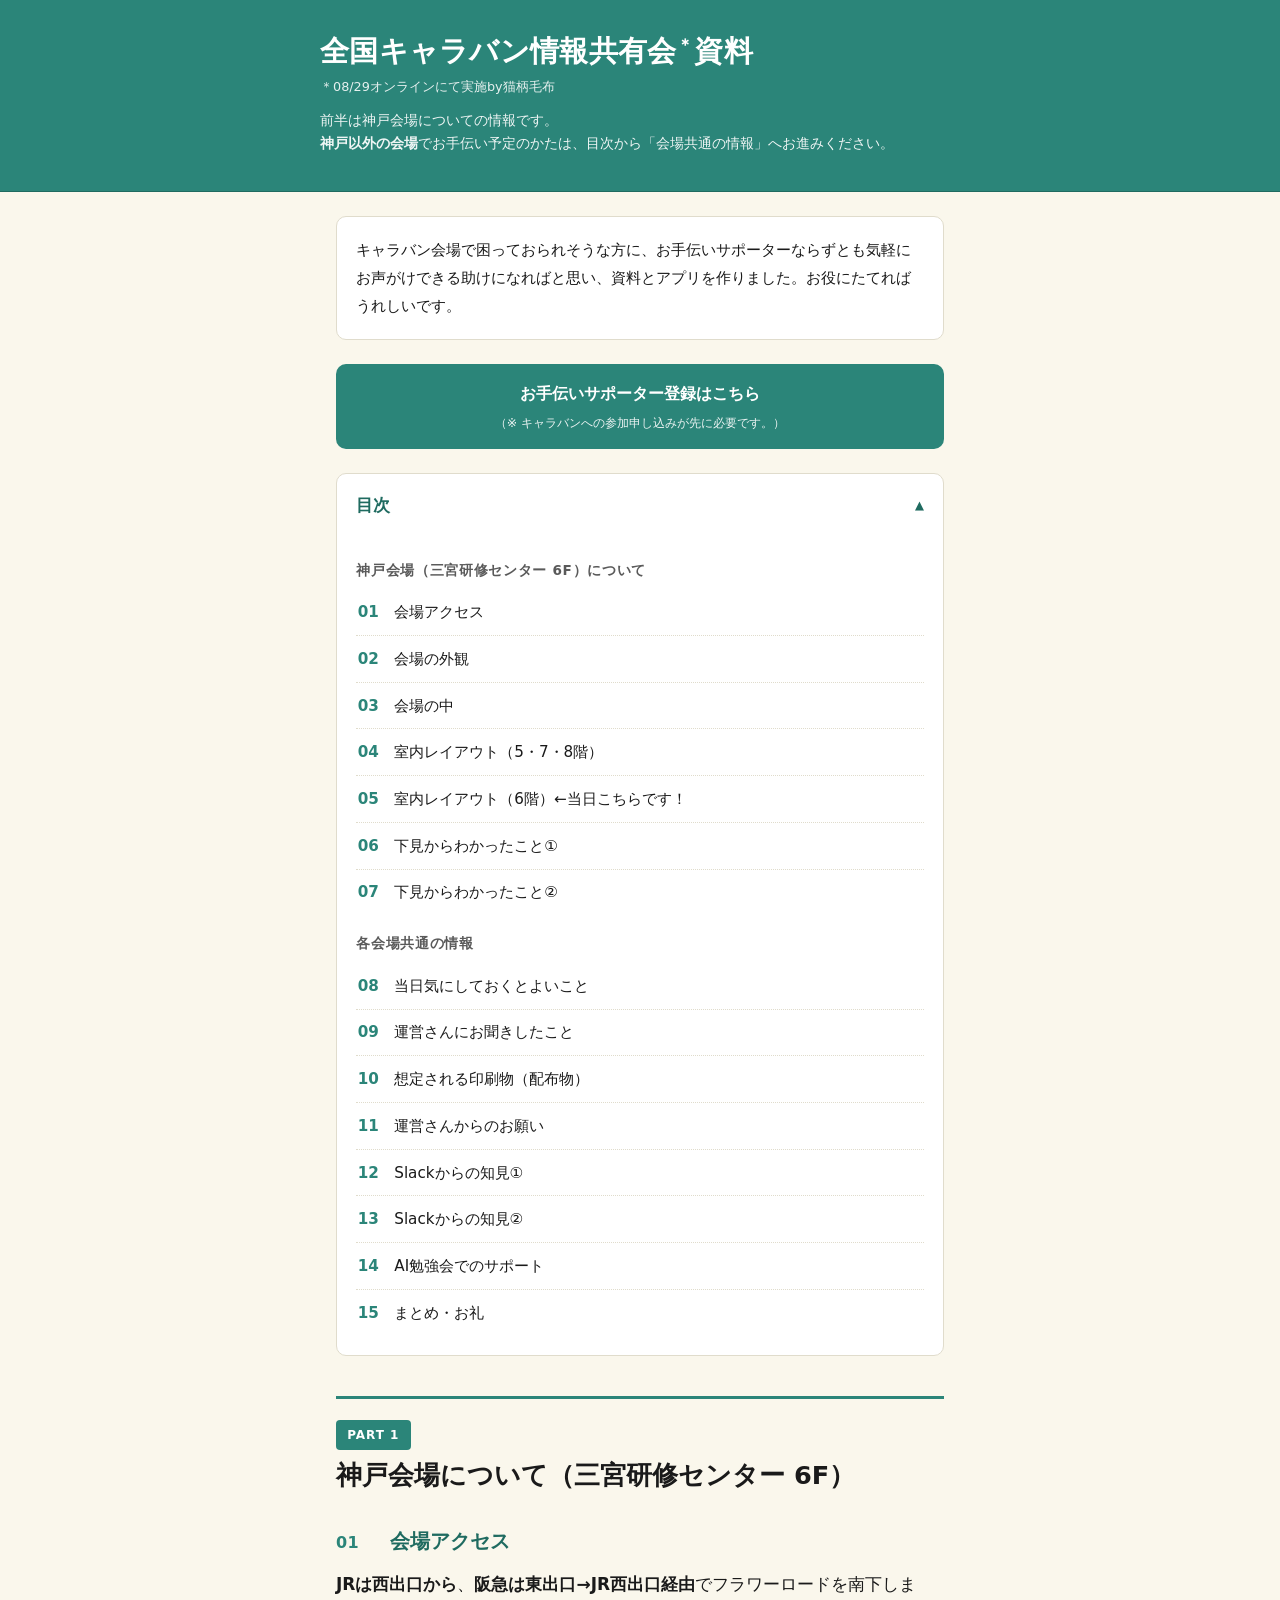
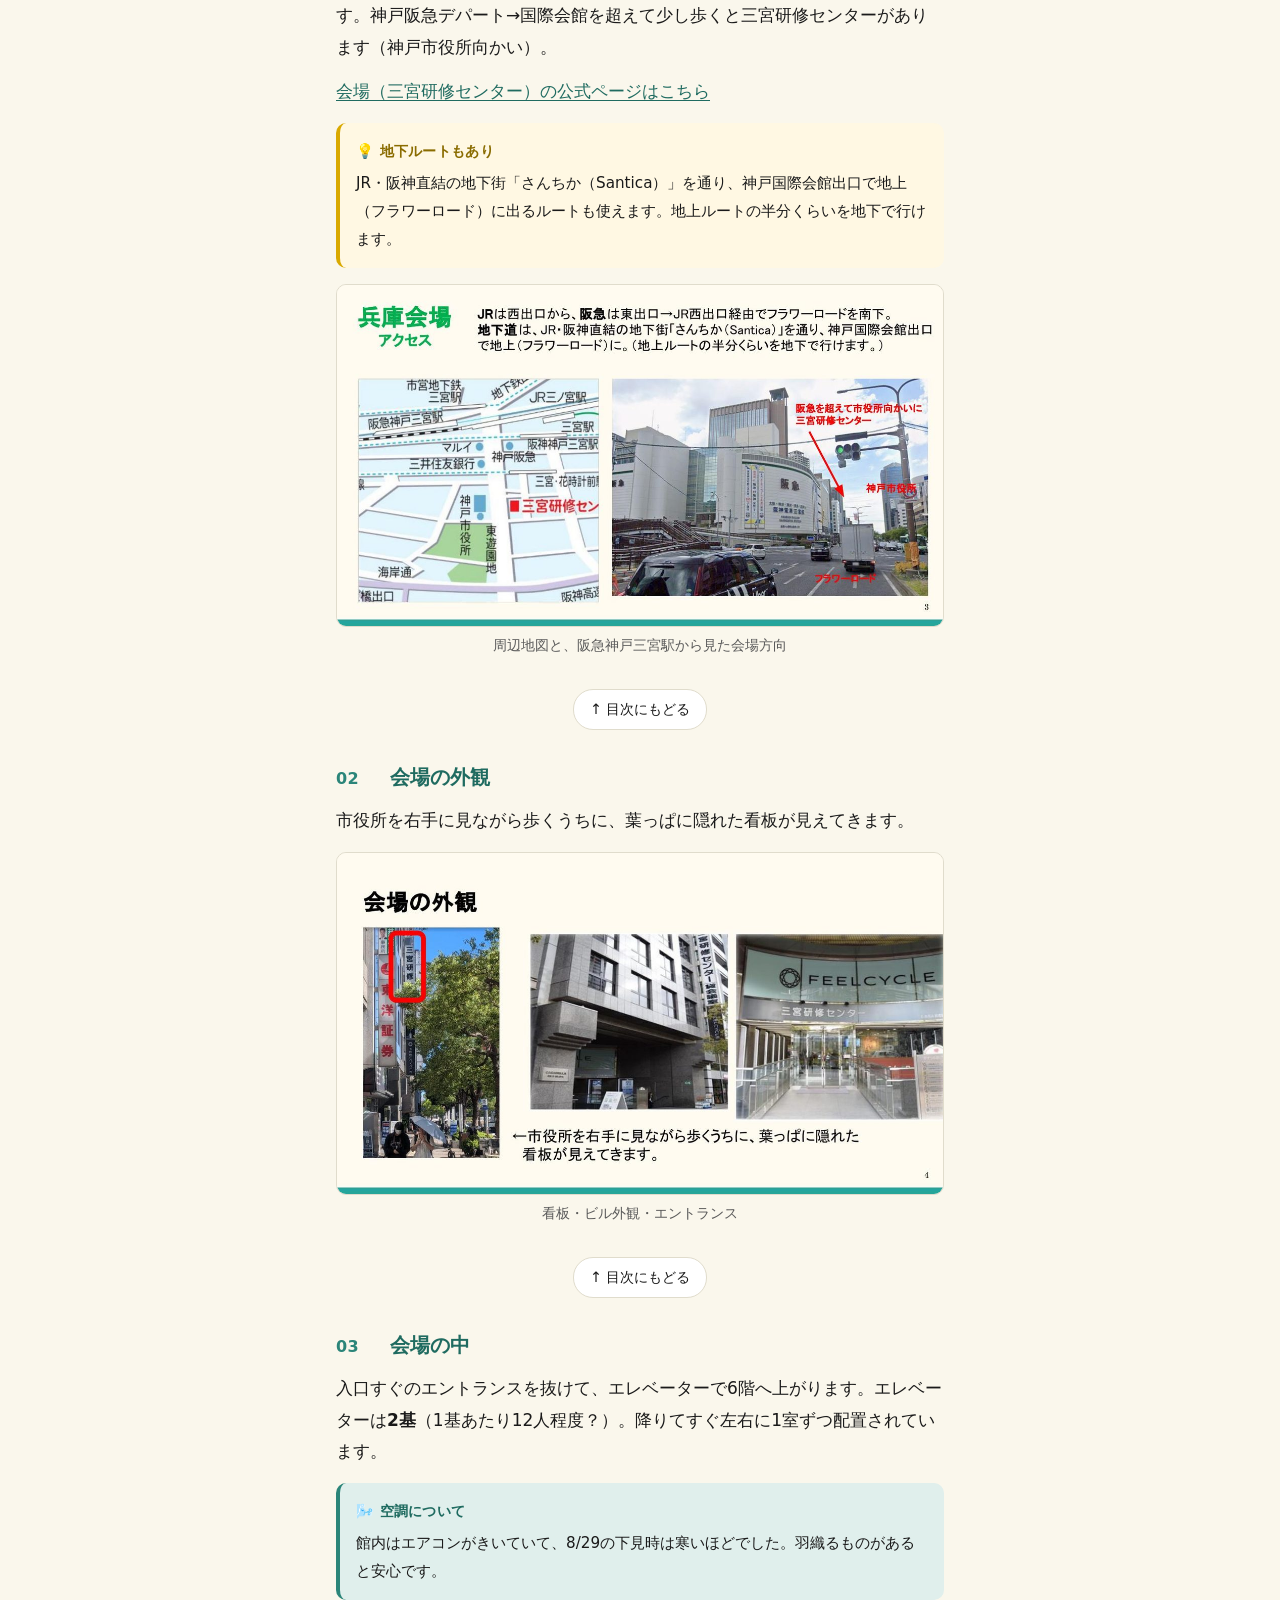
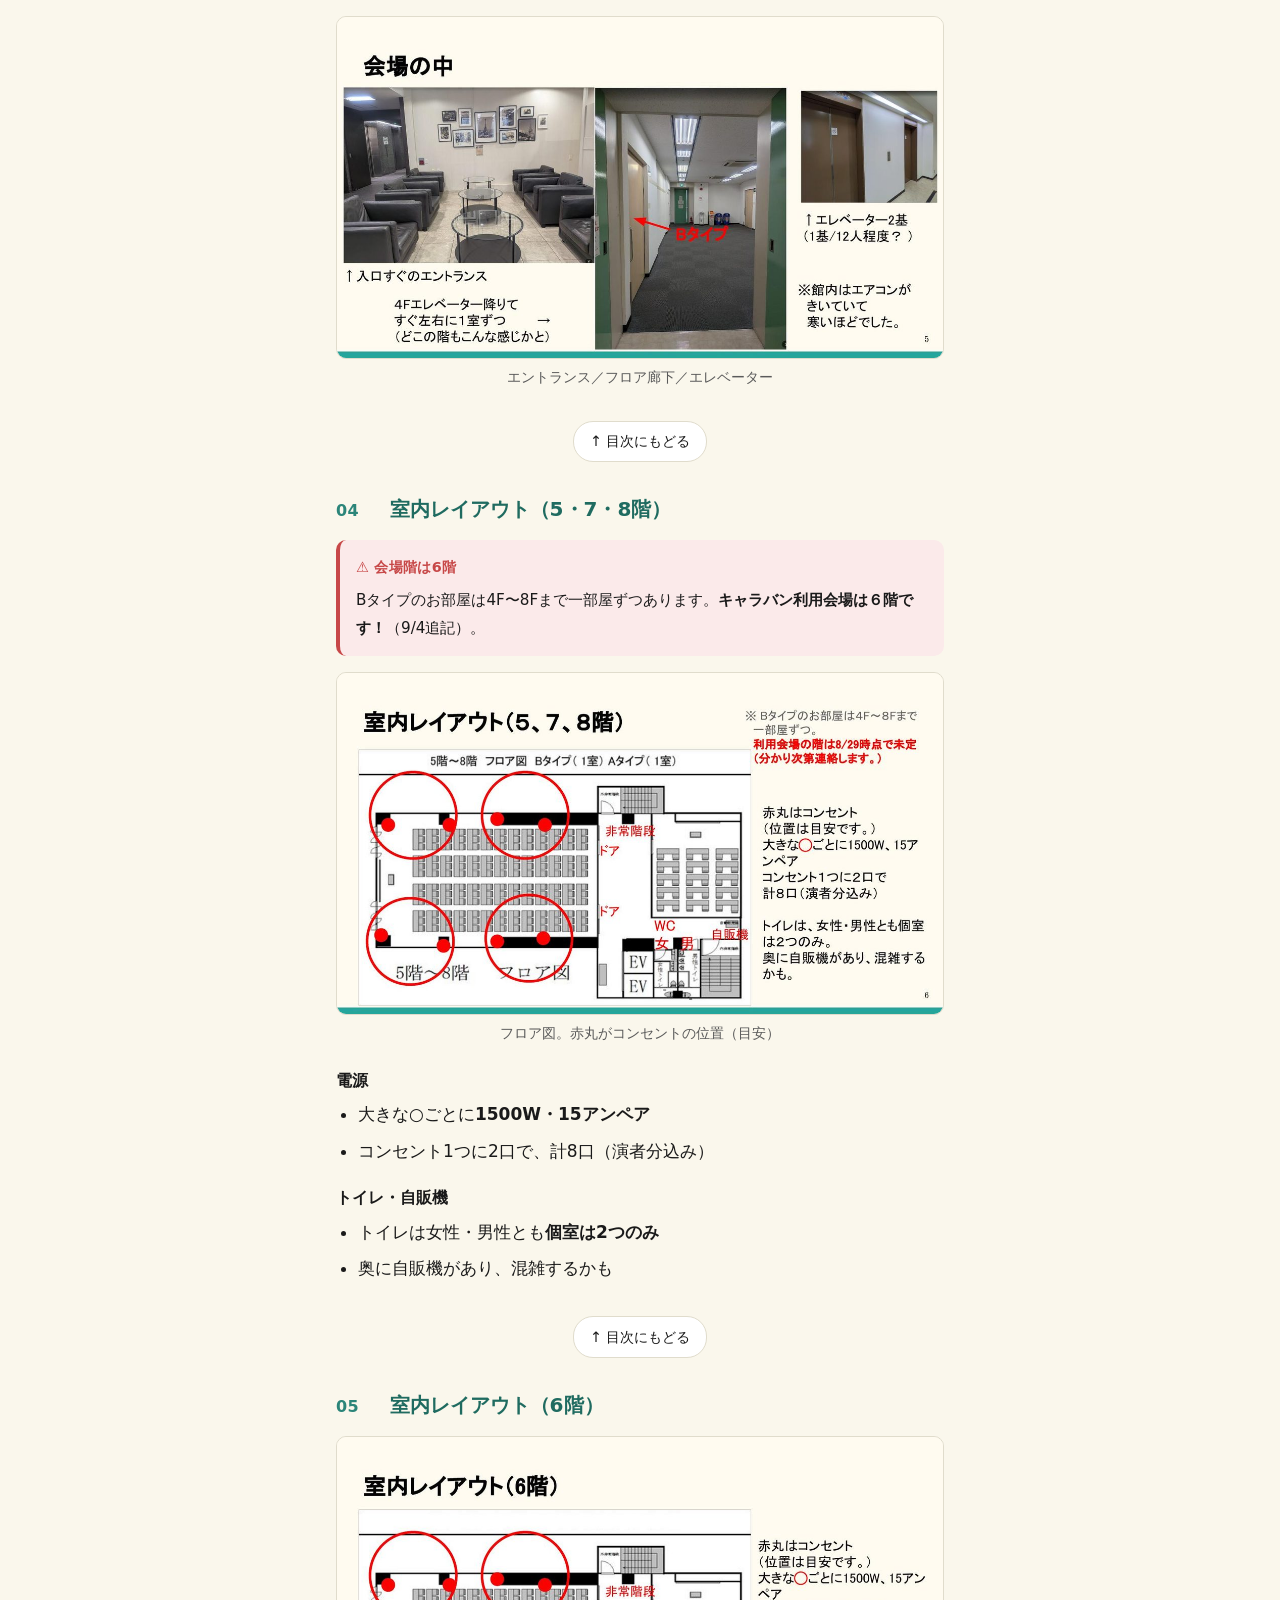
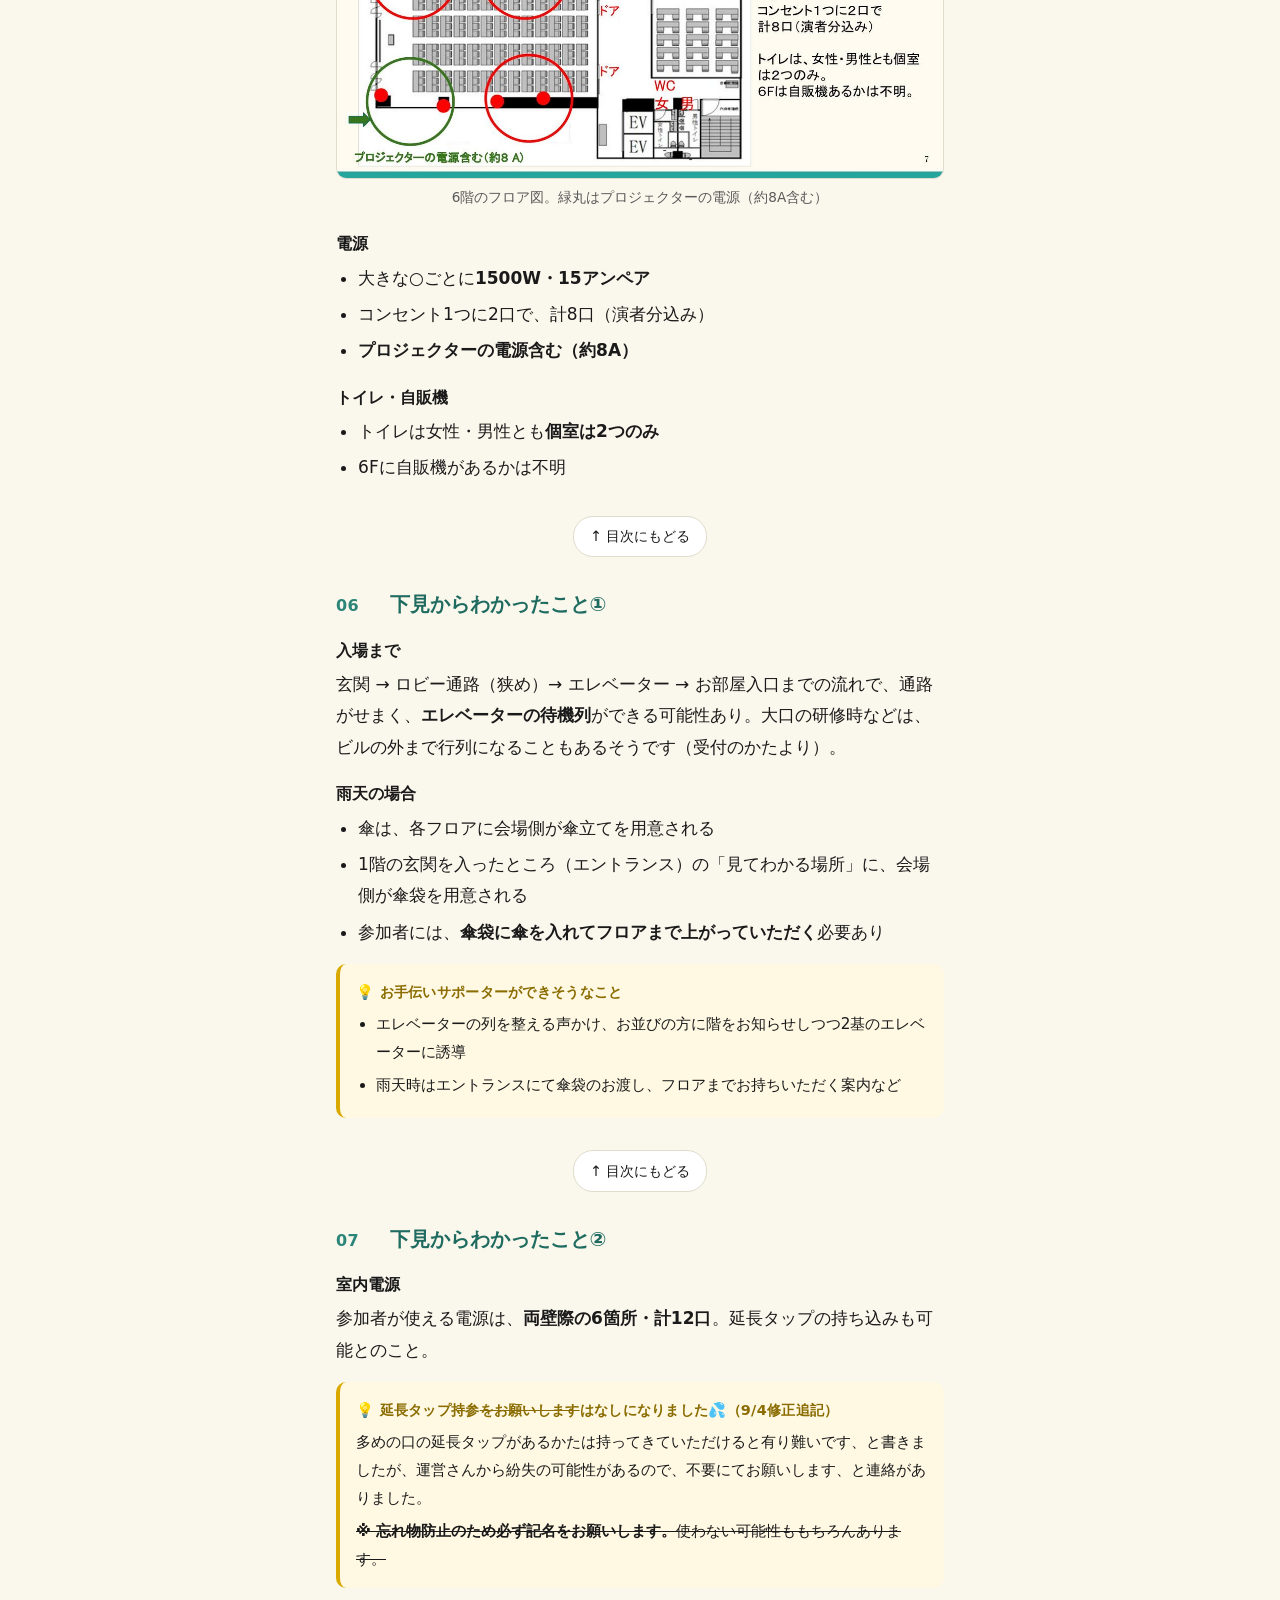
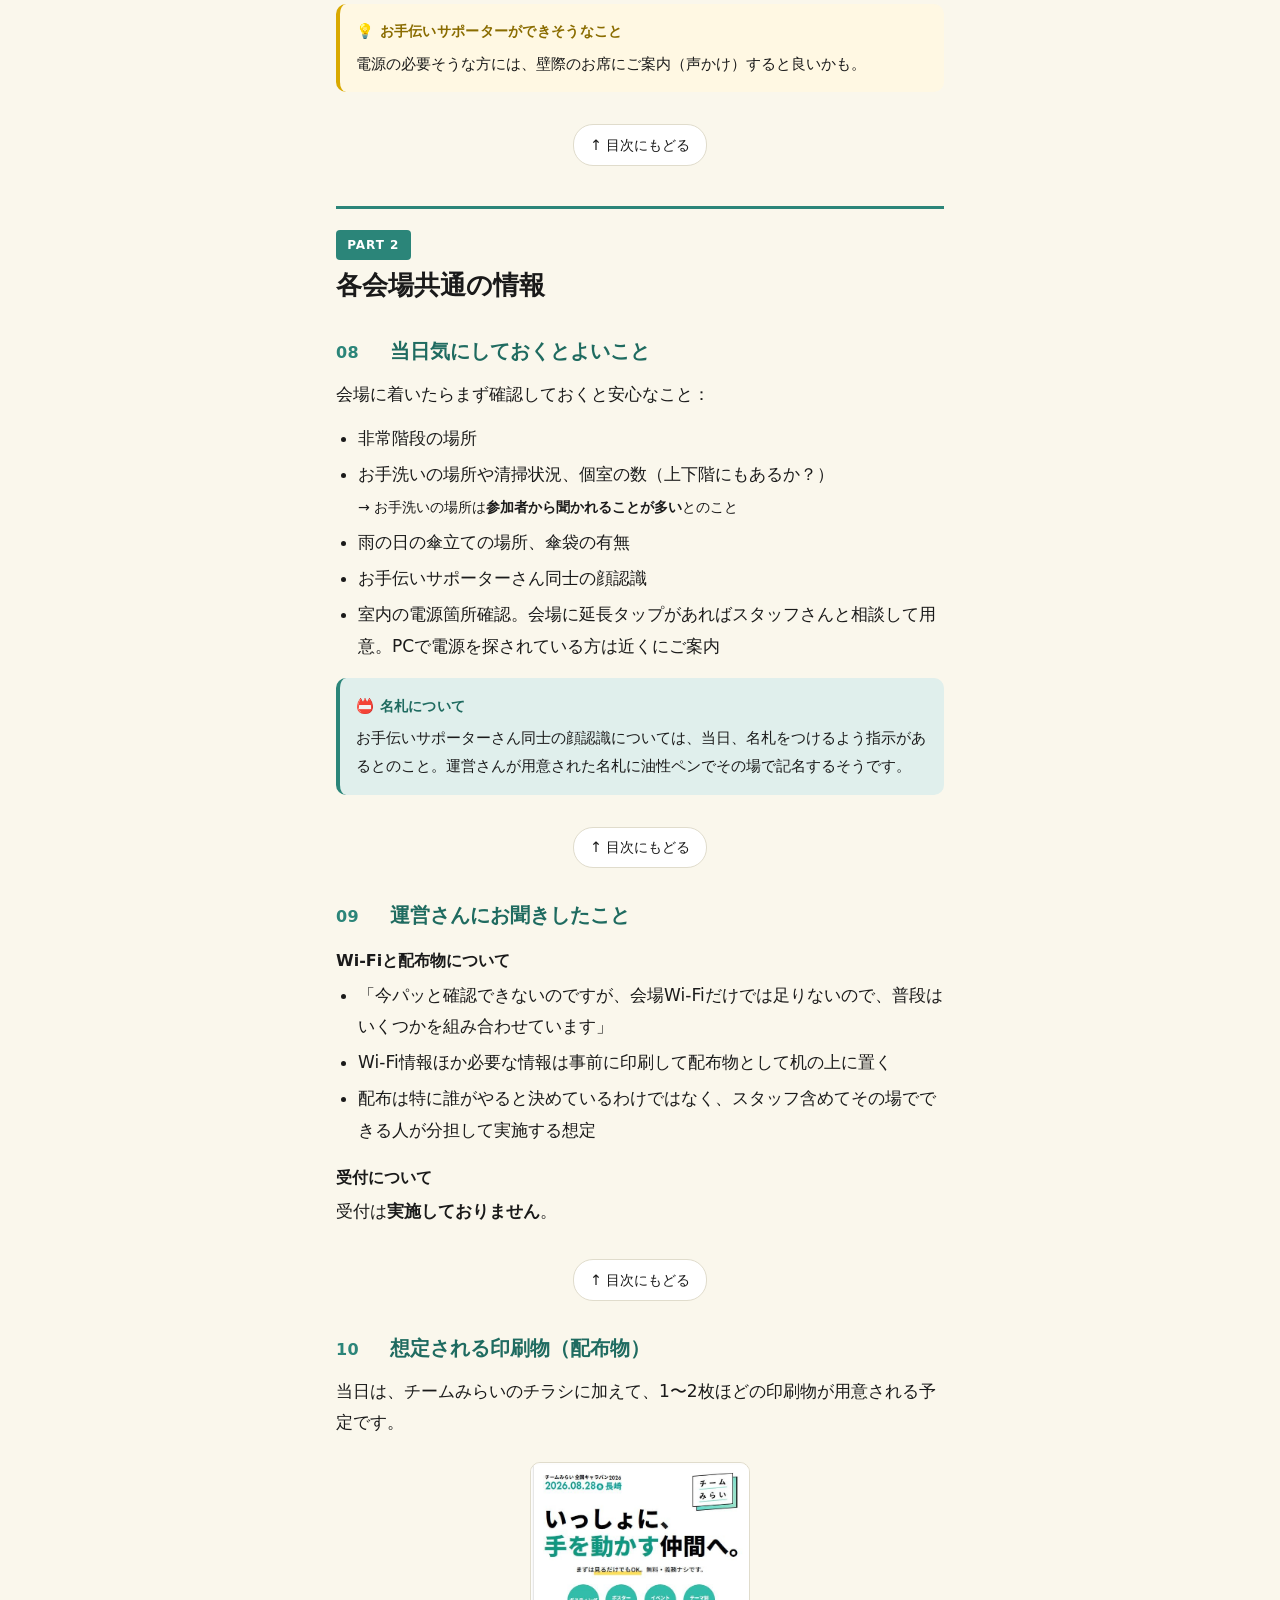
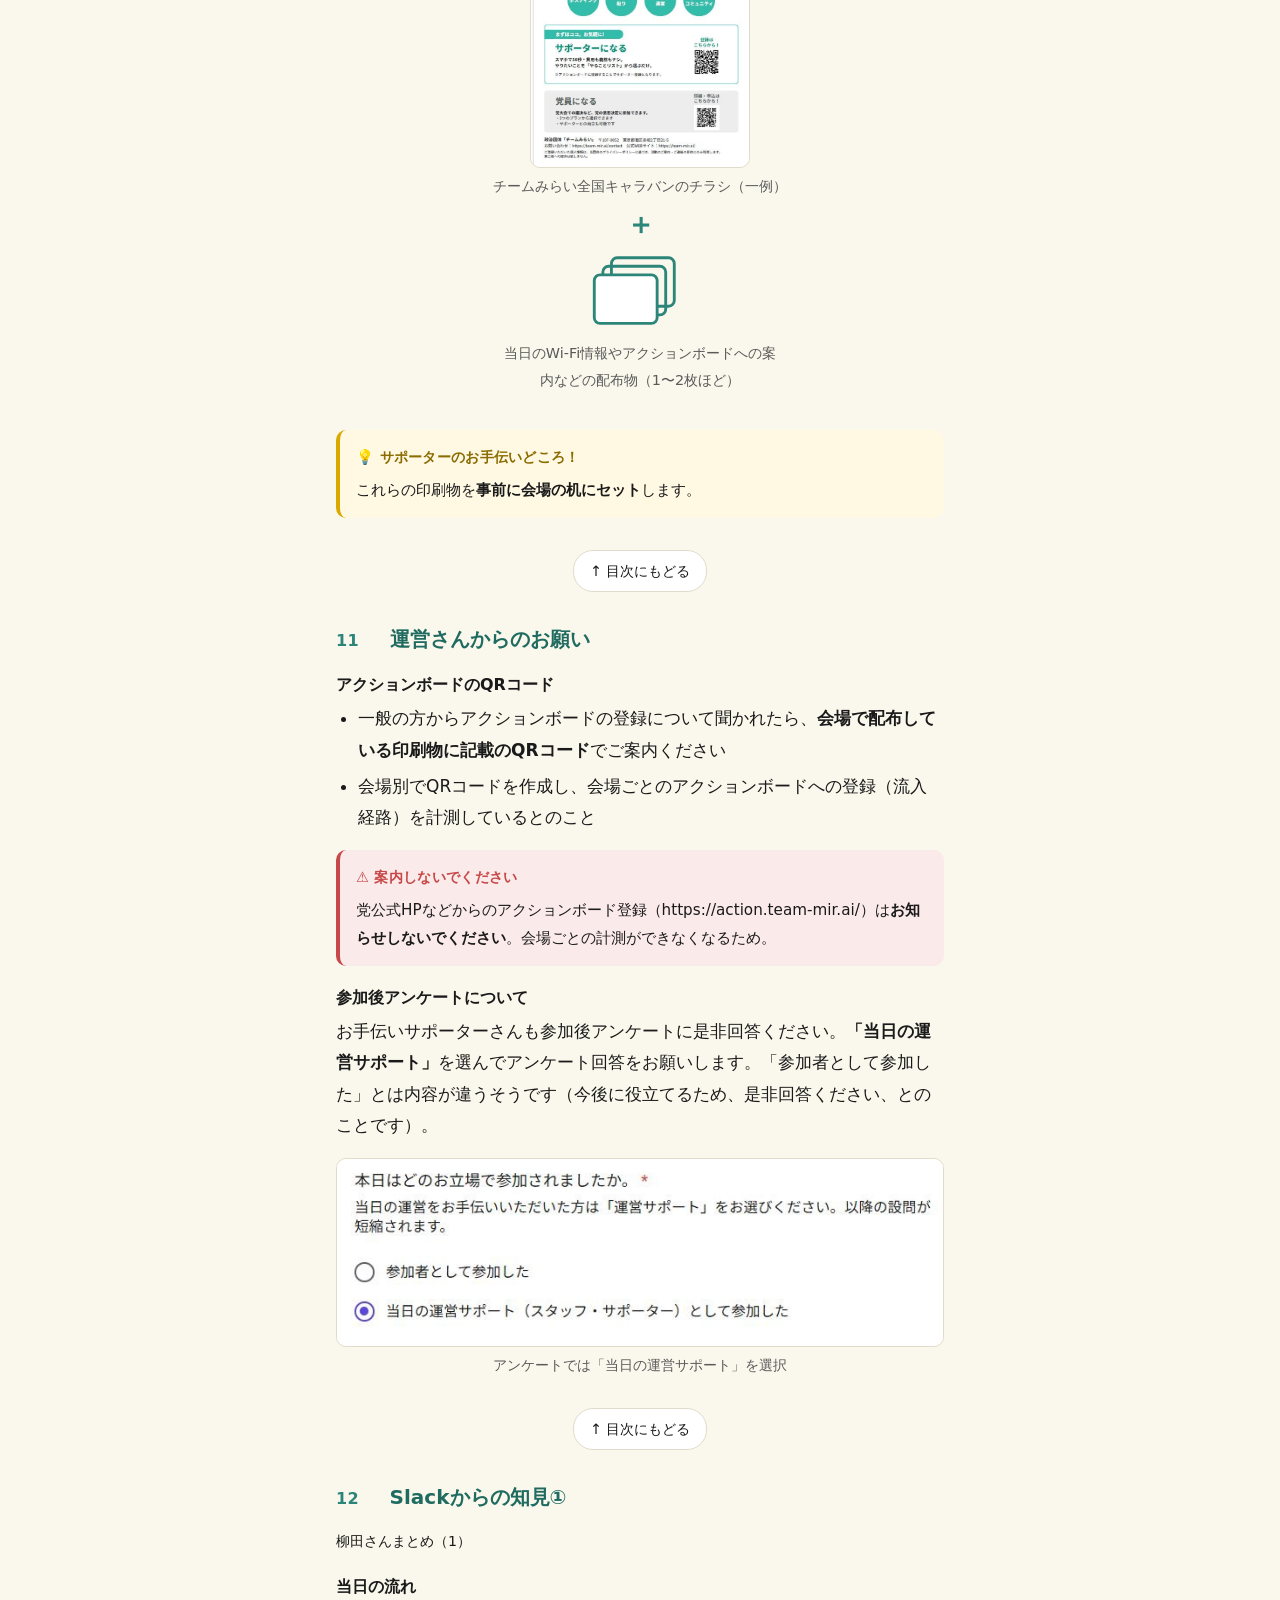
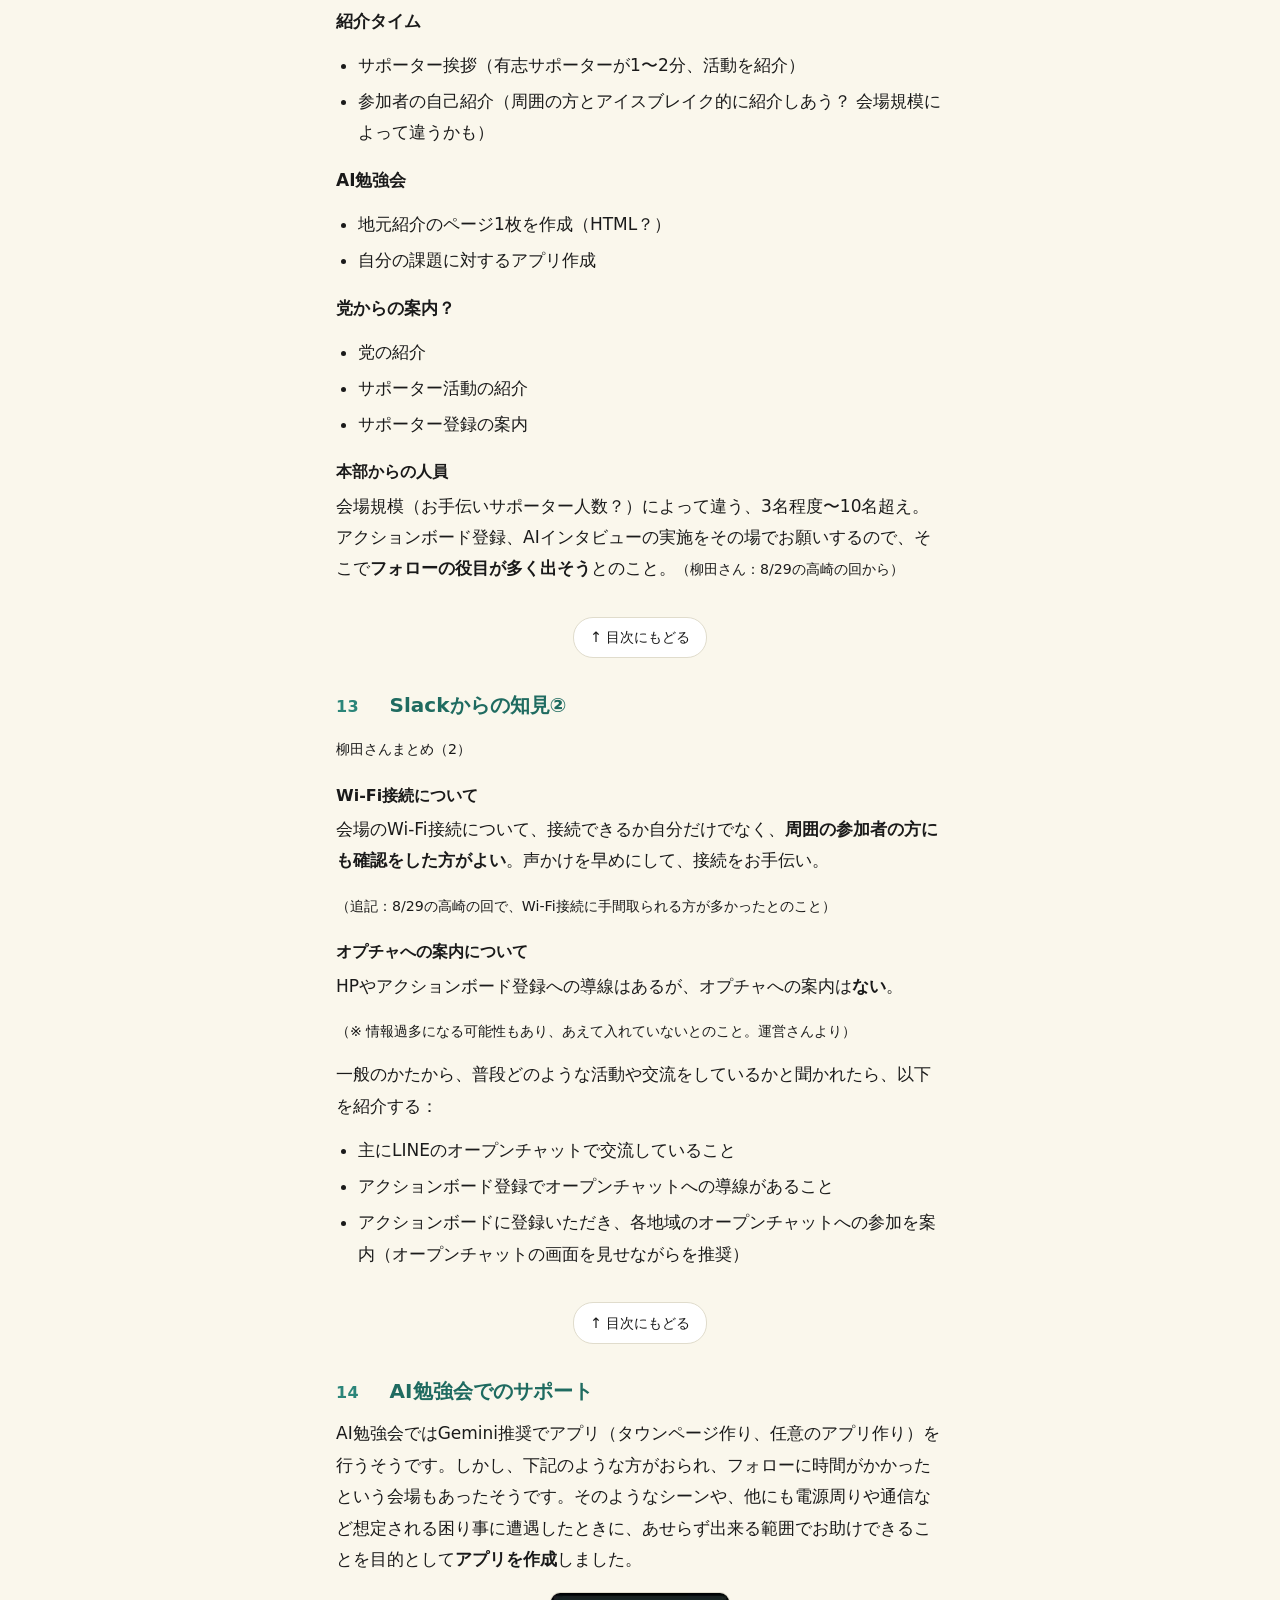
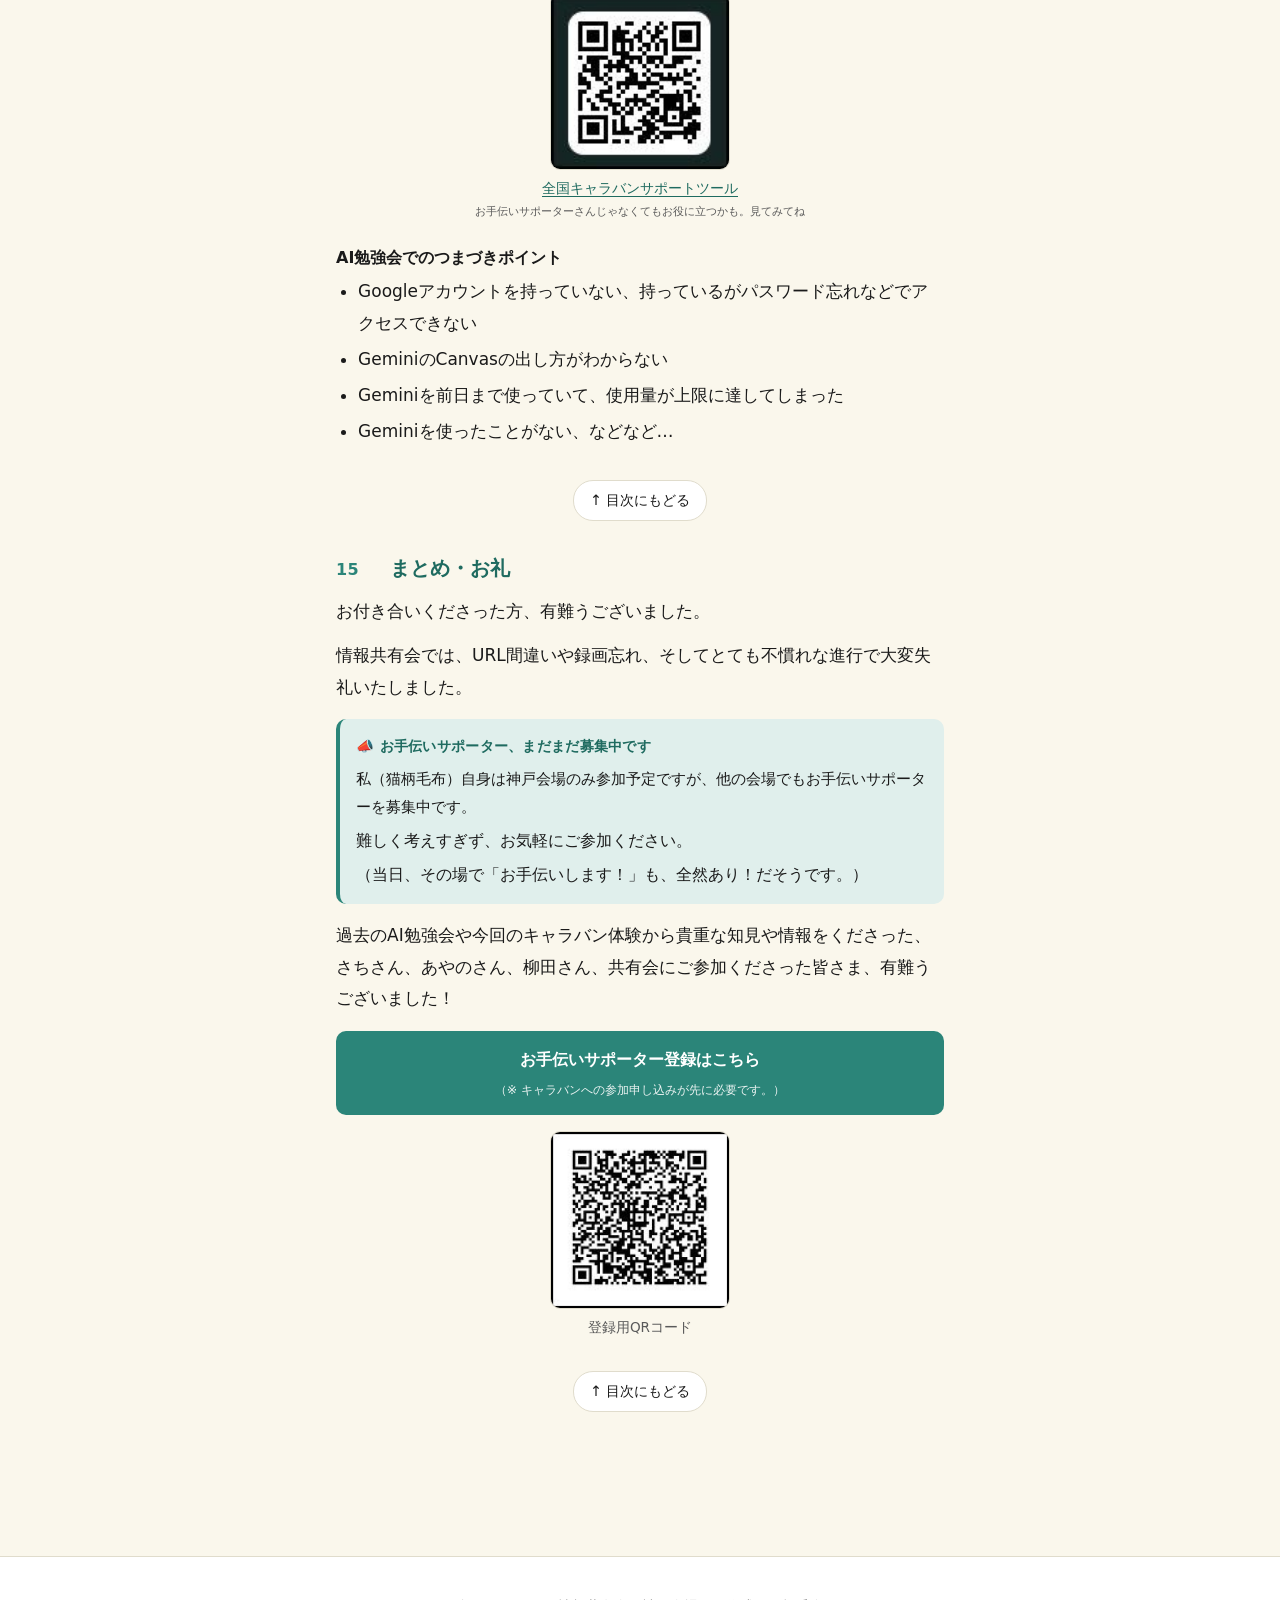
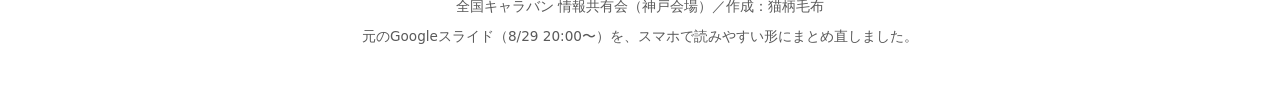
==== commit 078a6efc: "トップ階層のindex.htmlを本来の内容に復元" ====
--- a/index.html
+++ b/index.html
@@ -1,77 +1,879 @@
-<!doctype html><html lang="ja"><head><meta charset="utf-8"><meta name="viewport" content="width=device-width,initial-scale=1"><title>9月19日 三宮・大阪研修 道案内</title><style>*{box-sizing:border-box}body{margin:0;background:#f1f5f9;color:#19314a;font-family:'BIZ UDPGothic','BIZ UDPゴシック','BIZ UDGothic','Yu Gothic UI','Yu Gothic','Hiragino Sans','Hiragino Kaku Gothic ProN',Meiryo,sans-serif;line-height:1.85;font-size:16px}main{max-width:1100px;margin:auto;background:white}header{display:flex;align-items:center;gap:24px;padding:20px 44px;background:#142e49;color:white}header strong{font-size:26px}header small{display:block;font-size:12px;letter-spacing:.15em}header p{font-weight:bold}header button{margin-left:auto;background:transparent;border:1px solid #91a5b8;color:white;padding:8px}button{font:inherit;cursor:pointer;border-radius:5px}nav{display:grid;grid-template-columns:1fr 1fr;position:sticky;top:0;z-index:2;background:white}nav button{border:0;border-bottom:4px solid transparent;border-radius:0;padding:18px 8px;background:#eaf0f5;font-weight:bold;color:#23435d}nav button[aria-pressed=true]{background:white;border-color:#007e89;color:#006471}section{padding:32px 44px;border-bottom:1px solid #dbe5ec}label{font-weight:bold;font-size:14px;color:#057681;letter-spacing:.07em}h1{font-size:clamp(27px,3.6vw,42px);line-height:1.55;margin:12px 0 18px}h2{font-size:24px;line-height:1.5;margin:0 0 22px}h3{font-size:19px;margin:16px 0 8px}p{margin:8px 0 18px}em{font-style:normal;font-size:28px;color:#07808a;margin-right:16px}aside{padding:18px 22px;background:#fff4de;border-left:5px solid #b87908;margin-top:22px}aside strong{display:block}aside a{margin-left:12px}.urgent{background:#fff0e9;border-color:#b84b2c}.stations{display:grid;grid-template-columns:repeat(3,1fr);gap:10px}.stations button{background:white;border:1px solid #a9c1d2;padding:14px;text-align:left;font-weight:bold;color:#193d54}.stations button[aria-pressed=true]{background:#076f7a;color:white}.stations small{display:block;font-weight:normal;font-size:14px;margin-top:5px}.steps{list-style:none;padding:0}.steps li{display:flex;gap:16px;padding:10px 0}.steps b{border-radius:50%;width:32px;height:32px;background:#e2f2f3;color:#076b74;display:flex;align-items:center;justify-content:center;flex:none}.steps p{margin:0}.note,figcaption{font-size:14px;color:#52677a}.cols{display:grid;grid-template-columns:.85fr 1.4fr;gap:38px}.equal{grid-template-columns:1fr 1fr}.equal article{border-top:4px solid #07808a;padding-top:16px}.flow{padding:12px 0}.flow>div{position:relative;display:flex;align-items:center;gap:14px;padding:16px 20px;background:#eaf6f7;border-left:5px solid #00828b;margin-bottom:30px}.flow small{color:#09727b}.flow span{position:absolute;bottom:-33px;left:32px;font-size:24px;color:#00828b}.flow>div:last-child{background:#183850;color:white;border-color:#183850;margin-bottom:0}.flow>div:last-child small{color:#a0e0e3}figure{margin:24px 0 0}figure img{width:100%;max-height:255px;object-fit:contain}figcaption{margin-top:8px;font-size:14px}.address{background:#eaf3fa}a{color:#076686;text-underline-offset:4px}.linkbutton{display:inline-block;padding:12px 16px;border:1px solid #16748a;border-radius:4px}blockquote{margin:20px 0;border-left:4px solid #067b85;padding-left:20px;font-weight:bold}details{padding:14px 0}summary{cursor:pointer;font-weight:bold}footer{padding:32px 44px;background:#f0f5f8}footer h2{font-size:20px}footer p{font-size:14px}footer li{margin:8px 0}button:focus-visible,a:focus-visible,summary:focus-visible{outline:3px solid #b86d00;outline-offset:3px}@media(max-width:650px){header{padding:14px 18px;gap:12px}header strong{font-size:22px}header p{font-size:14px}header button{font-size:12px}section,footer{padding:25px 20px}nav button{font-size:14px;padding:14px 7px}.stations{grid-template-columns:1fr 1fr}.stations button{font-size:14px;padding:11px}.stations small{font-size:14px}.cols,.equal{grid-template-columns:1fr;gap:16px}aside{padding:14px}h2{font-size:22px}}@media print{body{background:white;font-size:11pt}header{background:white;color:black;padding:10px 20px}header button{display:none}nav{position:static;display:block}nav button[aria-pressed=false]{display:none}nav button{width:100%}section,footer{padding:18px}h1{font-size:24pt}.steps li,.flow>div,figure{break-inside:avoid}figure img{max-height:160px}.stations button{padding:5px}.stations button[aria-pressed=true]{border:3px solid black}}
-
-.route-map{border:1px solid #b6cbd5;border-radius:8px;padding:20px;margin:24px 0;background:#fbfdfd}.route-map svg{display:block;width:100%;height:auto}.route-map img{max-height:none;object-fit:contain}.route-map details img{max-height:850px}.route-map figcaption{line-height:1.7}@media(max-width:650px){.route-map{padding:10px}}
-
-.station-maps .route-map{margin:20px 0}.station-maps .route-map img{max-height:680px;width:100%;object-fit:contain}.map-route-summary{background:#e1f1f2;border-left:5px solid #00858e;padding:12px 16px;font-weight:bold}.station-maps .route-map>a>span{display:block;font-size:15px;margin:8px 0}
-
-.route-map svg text{font-family:inherit}input,select,textarea{font:inherit}
-
-dialog{max-width:96vw;max-height:94vh;padding:16px;border:1px solid #8ba8ba}dialog img{max-width:none;display:block}dialog button{position:sticky;top:0;left:0;background:white;padding:10px 20px}dialog::backdrop{background:#132e49c9}</style></head><body><div id="guide" role="tabpanel" aria-labelledby="tab-participant"></div><dialog id="map"><button type="button">閉じる</button><img alt="拡大した公式案内図"></dialog><noscript>案内の切り替えにはJavaScriptを有効にしてください。</noscript><script>
-const shellHead = `<main><header><strong>9 / 19 <small>2026 SAT</small></strong><p>研修会場への道案内</p><button>印刷 / PDF</button></header><nav aria-label="案内の切り替え" role="tablist"><button aria-pressed="true" role="tab" aria-selected="true" id="tab-participant" aria-controls="guide">参加者の方｜三宮会場へ</button><button aria-pressed="false" role="tab" aria-selected="false" id="tab-staff" aria-controls="guide">スタッフの方｜大阪会場へ</button></nav><section class="intro"><label>参加者向け ／ 地下街を通る経路</label><h1>まず「神戸国際会館」へ。<br/>そこから地上を南へ。</h1><p>さんちかを通り、神戸国際会館の西エレベーターで地上へ。最後は屋外を歩いて三宮研修センターへ向かいます。</p><p class="note">この案内は、すべてエレベーターを使う段差の少ない経路で書いています。階段・エスカレーターを使う方は、より近い経路がある場合もありますが、エレベーターの近くにはたいてい階段やエスカレーターがあるので、同じ順路で進めます。</p><aside><strong>C5出口からは到着できません。</strong>研修センター公式サイトに地下通路の通行止めが掲載されています。<a href="https://f-road.co.jp/kenshu/4832">工事案内 ↗</a></aside></section><section><h2><em>01</em>到着した駅を選ぶ</h2><div class="stations" role="radiogroup" aria-label="到着した駅を選ぶ">`;
-const shellTail = `</article></section><section><h2><em>02</em>さんちかから研修センターへ</h2><p class="note">ここから先は、到着した駅に関わらず共通のご案内です。</p><figure class="route-map"><h3>三宮の地下通路と建物の位置</h3><details open=""><summary>神戸市の地下通路図を開く・閉じる</summary><a href="https://www.city.kobe.lg.jp/images/81728/underground.jpg"><img src="images/underground.jpg" alt="神戸市の地下通路図。左に地下鉄三宮とさんちか、右にミント神戸と阪神東口、下に神戸阪急"/></a></details><figcaption>出典：<a href="https://www.city.kobe.lg.jp/a55197/koujinooshirase_ekisyuuhenn.html">神戸市・駅周辺の工事案内</a>。画像を押すと拡大できます。下の神戸阪急付近から、さらに南の神戸国際会館へ進みます。</figcaption></figure><div class="cols equal"><figure class="route-map"><h3>さんちか｜店名と南への通路</h3><a href="#" data-expand="santica.png" target="_blank" rel="noreferrer"><img src="images/santica.png" alt="さんちか公式フロア図。北側に2番街と3番街、南端にA8・神戸国際会館への接続"/></a><p>図の南端、A8の横に<strong>「至 神戸国際会館・SOL」</strong>の表示があります。ここを目指して南へ進みます。</p><p class="note">参考：北側（JR・阪急・地下鉄側）から入る場合は、2番街① ROPE PICNIC PASSAGE、2番街⑫ Afternoon Tea LIVING、3番街① familiar が途中の目印になります。店名が見当たらなくても、南へ進めば大丈夫です。</p><figcaption>出典：<a href="https://www.santica.com/santicawp/wp-content/uploads/2026/02/floor_20260228.pdf">さんちか公式フロア図</a>。画像を押すと拡大できます。</figcaption></figure><figure class="route-map"><h3>神戸国際会館｜地下1階の「西エレベーター」</h3><a href="#" data-expand="sol-b1.png" target="_blank" rel="noreferrer"><img src="images/sol-b1.png" alt="神戸国際会館SOLの地下1階。左のSANTICA接続通路の上側に西エレベーター"/></a><ol><li>図の左側「SANTICA」から館内へ。</li><li>接続通路の上側にある<strong>神戸国際会館・西エレベーター（「西」表示）</strong>を探します。⑩スターバックスの左側です。</li><li>エスカレーターではなく、西エレベーターで<strong>1F</strong>へ上がります。</li></ol><figcaption>出典：<a href="https://www.kobe-sol.jp/shop/floor">神戸国際会館SOL・B1Fフロアガイド</a>。画像を押すと拡大できます。</figcaption></figure></div><div class="cols"><div><div class="flow"><div><small>01</small><strong>さんちか 南向きの通路</strong><span aria-hidden="true">↓</span></div><div><small>02</small><strong>神戸国際会館 地下入口</strong><span aria-hidden="true">↓</span></div><div><small>03</small><strong>国際会館 西EV B1 → 1F</strong><span aria-hidden="true">↓</span></div><div><small>04</small><strong>国際会館前交差点を南へ</strong><span aria-hidden="true">↓</span></div><div><small>05</small><strong>三宮研修センター</strong></div></div><p class="note">移動の順番の模式図。距離・角度・縮尺は表していません。</p></div><div><h3>① さんちかのメイン通路を南へ</h3><p>さんちかを南に進み、突き当たりで左へ。「神戸国際会館」から地上にあがります。「A8方面」の案内も手掛かりになりますが、A8の階段を使う指示ではありません。</p><h3>② 神戸国際会館・西エレベーターで1階へ</h3><p>神戸国際会館の西エレベーターを借りて1階へ。神戸国際会館は途中の目印で、研修会場ではありません。</p><h3>③ 横断歩道を南へ渡る</h3><p>フラワーロード沿いに南（市役所・海側）へ。国際会館前交差点を南へ渡り、そのまま道路の東側を進みます。</p><h3>④ バス停と建物名を確認</h3><p>市バス「市役所前」を通過。ポートループ「市役所・東遊園地前 PL32」が会場正面の目印。カサベラFRⅡビルの三宮研修センターへ入ります。</p></div></div><figure class="route-map"><h3>地上の位置図｜道路の東側を南へ</h3><svg viewBox="0 0 700 510" role="img" aria-label="北が上。神戸国際会館から交差点を南へ渡り、フラワーロード東側を研修センターまで歩く"><rect width="700" height="510" fill="#f4f8fa"></rect><path d="M290 20V490" stroke="#d4dfe6" stroke-width="86"></path><path d="M20 170H680" stroke="#d4dfe6" stroke-width="50"></path><g fill="#e0eded" stroke="#91b6bd"><rect x="365" y="35" width="300" height="105" rx="8"></rect><rect x="40" y="280" width="190" height="95" rx="8"></rect><rect x="400" y="385" width="265" height="85" rx="8"></rect></g><g fill="#19314a" font-size="20" font-family="inherit"><text x="42" y="45">↑ 北・駅側</text><text x="410" y="75">神戸国際会館</text><text x="410" y="108">西EV → 1階西側へ</text><text x="390" y="180">国際会館前交差点</text><text x="64" y="325">神戸市役所</text><text x="410" y="418">三宮研修センター</text><text x="415" y="450" font-size="17">カサベラFRⅡビル</text><text x="405" y="275" font-size="18">市バス「市役所前」</text><text x="405" y="334" font-size="18">ポートループ PL32</text><text x="45" y="430" font-size="17">フラワーロード</text><text x="45" y="465">南・海側 ↓</text></g><path d="M389 113H357V424H395" fill="none" stroke="#00858e" stroke-width="9" stroke-linejoin="round"></path><path d="m380 410 18 14-18 14" fill="none" stroke="#00858e" stroke-width="6"></path><circle cx="358" cy="265" r="8" fill="#e39c37"></circle><circle cx="358" cy="327" r="8" fill="#e39c37"></circle><text x="355" y="225" fill="#007480" font-size="17">横断歩道を渡る</text></svg><figcaption>位置関係を簡略化した図（縮尺なし）。バス停間の距離は表していません。<a href="https://f-road.co.jp/kenshu/">会場公式アクセス</a></figcaption></figure><figure><img src="images/level-transition.png" alt="地下1階を歩き、エレベーターで地上1階へ上がり、屋外を歩く模式イラスト"/><figcaption>地下 → エレベーター → 地上徒歩。階層移動の説明図です。現地の景観とは異なります。</figcaption></figure></section><section class="address"><label>目的地</label><h2>三宮研修センター</h2><p>神戸市中央区八幡通4丁目2-12<br/>カサベラFRⅡビル（神戸市役所の東正面）</p><a href="tel:0782320081">施設電話 078-232-0081</a><p class="note">会議室の階・部屋名は主催者の開催案内で確認してください。</p></section><section><h2>階段を使わない経路の確認</h2><ol class="steps"><li><b>1</b><p>最初に上の駅別案内で、ホームから改札までエレベーターを使う。JRの場合は中央口から北側の地下行きEVへ。</p></li><li><b>2</b><p>さんちかでは南へ歩き、神戸国際会館の地下入口へ。「A8」の階段には上がらず、神戸国際会館・西エレベーターへ進む。</p></li><li><b>3</b><p>西エレベーターで1階へ上がって外へ。国際会館前の横断歩道を南に渡り、フラワーロード東側の歩道を進む。</p></li></ol><p>地下街から地上へ上がる場所は、研修センターの最寄り出口C5ではなく、途中の神戸国際会館の西EVです。</p><p class="note">当日の設備停止や工事変更がある場合は、この経路が使えるか現地で確認してください。</p></section><footer><h2>情報の根拠と確認日</h2><p>情報確認日：2026年9月6日。駅・地下街・会場の公式案内と、実際に歩いた経路をもとにしています。</p><details><summary>公式の地図・設備・時刻表を見る</summary><ul><li><a href="https://f-road.co.jp/kenshu/4832">C5出口通行止め・三宮研修センター ↗</a></li><li><a href="https://www.kih.co.jp/s/access/index">神戸国際会館の地下アクセス ↗</a></li><li><a href="https://www.santica.com/santicawp/wp-content/uploads/2026/02/floor_20260228.pdf">さんちか公式フロア図 ↗</a></li><li><a href="https://www.hanshin.co.jp/uploads/guidemap/sannomiya.pdf">阪神 神戸三宮の構内図 ↗</a></li><li><a href="https://www.hankyu.co.jp/station/sannomiya_map.html">阪急 神戸三宮の構内図 ↗</a></li><li><a href="https://eki.jr-odekake.net/premises?id=0610143">JR 三ノ宮の構内図 ↗</a></li><li><a href="https://kotsu.city.kobe.lg.jp/subway/timetable1/sannomiya/">地下鉄三宮駅 ↗</a></li><li><a href="https://kotsu.city.kobe.lg.jp/inspection/">神戸市交通局 EV点検情報 ↗</a></li><li><a href="https://www.hanshin.co.jp/uploads/guidemap/f7844109550be3c25dd9e1a4c465aa61a9dc7644.pdf">阪神 大阪梅田の構内図 ↗</a></li><li><a href="https://subway.osakametro.co.jp/station_guide/Y/y11/index.php">大阪メトロ 西梅田 ↗</a></li><li><a href="https://www.ostec.or.jp/access.html">大阪科学技術センター アクセス ↗</a></li><li><a href="https://eki.jr-odekake.net/top?id=0610143">JR 三ノ宮 時刻表入口 ↗</a></li><li><a href="https://www.hanshin.co.jp/station/sannomiya.html">阪神 神戸三宮 時刻表入口 ↗</a></li></ul><p>乗車時間の参考：<a href="https://www.jorudan.co.jp/norikae/route/三ノ宮_大阪.html">JR 三ノ宮〜大阪</a>、<a href="https://ekitan.com/transit/route/sf-5349/st-4959">阪神 神戸三宮〜大阪梅田</a>。指定日の確定列車ではありません。</p></details><p class="note">経路模式図と生成イラストは独自に作成。掲載した公式図は各図の出典から最新版を確認できます。配布前に当日の工事・設備状況を再確認してください。</p></footer></main>`;
-const stationMiddles = [
-  `<button aria-pressed="true" role="radio" aria-checked="true">JR 三ノ宮<small>中央口 → 北側のEV</small></button><button aria-pressed="false" role="radio" aria-checked="false">阪神 神戸三宮<small>西改札 → 左 → さんちか</small></button><button aria-pressed="false" role="radio" aria-checked="false">阪急 神戸三宮<small>東改札 → 地下鉄側のEV</small></button><button aria-pressed="false" role="radio" aria-checked="false">地下鉄 三宮<small>新神戸からもこちら</small></button><button aria-pressed="false" role="radio" aria-checked="false">海岸線 三宮・花時計前<small>神戸国際会館へ直結</small></button><button aria-pressed="false" role="radio" aria-checked="false">ポートライナー・バス<small>神戸空港・空港バスなど</small></button></div><article aria-live="polite"><h3>JR 三ノ宮から</h3><div class="station-maps"><figure class="route-map"><h3>A　駅構内｜ホームから使う改札へ</h3><p class="map-route-summary">3階ホーム → 改札内EV → 1階中央口</p><p>中央口は1階です。ホームのEVで下り、中央口改札を出ます。エレベーターを使うこの案内では西口は通りません。</p><a href="#" data-expand="jr-map.png" target="_blank" rel="noreferrer"><img src="images/jr-map.png" alt="JR 三ノ宮の公式構内図。エレベーターと改札の位置を確認"/><span>構内図を拡大して見る ↗</span></a><figcaption>出典：<a href="https://eki.jr-odekake.net/premises?id=0610143">JR 三ノ宮 公式構内図</a>。公式図に描かれた他の出口もありますが、この案内では上記の改札を使います。</figcaption></figure><figure class="route-map"><h3>B　改札の外｜さんちかまで</h3><a href="#" data-expand="station-route-0.svg" target="_blank" rel="noreferrer"><img src="images/station-route-0.svg" alt="JR 三ノ宮の改札から、さんちかへ歩く向きと目印の位置図"/><span>ルート図を拡大して見る ↗</span></a><p>中央口を出たら西へ進み、北側の出口から外に出ます。出てすぐのところに地下行きEVがあります。地下ではEVを降りて西へ、そのあと「海岸線・神戸国際会館」の案内に従って南へ進みます。</p><figcaption>公式構内図・神戸市の通路図をもとに、曲がり方と位置関係を簡略化。JR・阪神・阪急はご提供の実歩行経路とも照合しています。</figcaption></figure></div><ol class="steps"><li><b>1</b><p>ホームからEVで1階の中央口へ。改札を出たら西へ進む。</p></li><li><b>2</b><p>北側の出口から外に出て、すぐのところにある地下行きEVで地下鉄三宮駅側へ降りる。</p></li><li><b>3</b><p>EVを降りたら西へ進み、そのあと南へ。「さんちか」「神戸国際会館」の案内へ進む。</p></li></ol><p class="note">いったん北へ回るのは、駅南側の工事エリアを避けるためです。階段・エスカレーターを使う方は、西改札から向かう方が便利です。</p>`,
-  `<button aria-pressed="false" role="radio" aria-checked="false">JR 三ノ宮<small>中央口 → 北側のEV</small></button><button aria-pressed="true" role="radio" aria-checked="true">阪神 神戸三宮<small>西改札 → 左 → さんちか</small></button><button aria-pressed="false" role="radio" aria-checked="false">阪急 神戸三宮<small>東改札 → 地下鉄側のEV</small></button><button aria-pressed="false" role="radio" aria-checked="false">地下鉄 三宮<small>新神戸からもこちら</small></button><button aria-pressed="false" role="radio" aria-checked="false">海岸線 三宮・花時計前<small>神戸国際会館へ直結</small></button><button aria-pressed="false" role="radio" aria-checked="false">ポートライナー・バス<small>神戸空港・空港バスなど</small></button></div><article aria-live="polite"><h3>阪神 神戸三宮から</h3><div class="station-maps"><figure class="route-map"><h3>A　駅構内｜ホームから使う改札へ</h3><p class="map-route-summary">地下2階ホーム → 西口側EV → 地下1階西改札</p><p>ホームでは「西口」の表示を確認。西口側のEVで地下1階に上がり、駅長室前の西改札を出ます。</p><a href="#" data-expand="hanshin.png" target="_blank" rel="noreferrer"><img src="images/hanshin.png" alt="阪神 神戸三宮の公式構内図。エレベーターと改札の位置を確認"/><span>構内図を拡大して見る ↗</span></a><figcaption>出典：<a href="https://www.hanshin.co.jp/uploads/guidemap/sannomiya.pdf">阪神 神戸三宮 公式構内図</a>。公式図に描かれた他の出口もありますが、この案内では上記の改札を使います。</figcaption></figure><figure class="route-map"><h3>B　改札の外｜さんちかまで</h3><a href="#" data-expand="station-route-1.svg" target="_blank" rel="noreferrer"><img src="images/station-route-1.svg" alt="阪神 神戸三宮の改札から、さんちかへ歩く向きと目印の位置図"/><span>ルート図を拡大して見る ↗</span></a><p>西改札を出て左へ。神戸阪急（百貨店）の前で右に曲がると、さんちかを南へ歩く経路につながります。</p><figcaption>公式構内図・神戸市の通路図をもとに、曲がり方と位置関係を簡略化。JR・阪神・阪急はご提供の実歩行経路とも照合しています。</figcaption></figure></div><ol class="steps"><li><b>1</b><p>地下2階ホームからEVで地下1階へ。駅長室前の西改札を出る。</p></li><li><b>2</b><p>改札を出て左へ。神戸阪急（百貨店）前で右に曲がる。</p></li><li><b>3</b><p>さんちかの南へ延びる通路を進む。</p></li></ol><p class="note">「神戸阪急」は百貨店。阪急電車の駅へ行く指示ではありません。</p>`,
-  `<button aria-pressed="false" role="radio" aria-checked="false">JR 三ノ宮<small>中央口 → 北側のEV</small></button><button aria-pressed="false" role="radio" aria-checked="false">阪神 神戸三宮<small>西改札 → 左 → さんちか</small></button><button aria-pressed="true" role="radio" aria-checked="true">阪急 神戸三宮<small>東改札 → 地下鉄側のEV</small></button><button aria-pressed="false" role="radio" aria-checked="false">地下鉄 三宮<small>新神戸からもこちら</small></button><button aria-pressed="false" role="radio" aria-checked="false">海岸線 三宮・花時計前<small>神戸国際会館へ直結</small></button><button aria-pressed="false" role="radio" aria-checked="false">ポートライナー・バス<small>神戸空港・空港バスなど</small></button></div><article aria-live="polite"><h3>阪急 神戸三宮から</h3><div class="station-maps"><figure class="route-map"><h3>A　駅構内｜ホームから使う改札へ</h3><p class="map-route-summary">3階ホーム → 改札内EV → 2階東改札</p><p>ホームの東側にあるEVで2階へ。東改札を出たら東へ進み、突き当たりのEVへ。公式のバリアフリールートもこの経路で、図のHE2出口（地下鉄 西神・山手線方面）側が目印です。</p><a href="#" data-expand="hankyu.png" target="_blank" rel="noreferrer"><img src="images/hankyu.png" alt="阪急 神戸三宮の公式構内図。エレベーターと改札の位置を確認"/><span>構内図を拡大して見る ↗</span></a><figcaption>出典：<a href="https://www.hankyu.co.jp/station/sannomiya_map.html">阪急 神戸三宮 公式構内図</a>。公式図に描かれた他の出口もありますが、この案内では上記の改札を使います。</figcaption></figure><figure class="route-map"><h3>B　改札の外｜さんちかまで</h3><a href="#" data-expand="station-route-2.svg" target="_blank" rel="noreferrer"><img src="images/station-route-2.svg" alt="阪急 神戸三宮の改札から、さんちかへ歩く向きと目印の位置図"/><span>ルート図を拡大して見る ↗</span></a><p>改札外のEVで地下鉄三宮駅側へ降ります。地下ではいったん少し北へ回り込んでから東へ進み、南北通路に出たら、さんちか・神戸国際会館方面へ南下します。</p><figcaption>公式構内図・神戸市の通路図をもとに、曲がり方と位置関係を簡略化。JR・阪神・阪急はご提供の実歩行経路とも照合しています。</figcaption></figure></div><ol class="steps"><li><b>1</b><p>3階ホームからEVで2階の東改札へ降りる。</p></li><li><b>2</b><p>改札を出て東へ進み、突き当たりの地下行きEVで、地下鉄 西神・山手線の三宮駅側へ降りる。</p></li><li><b>3</b><p>地下では少し北へ回り込んでから東へ。さんちかにつながる南北通路を南へ進む。</p></li></ol><p class="note">階段・エスカレーターを使う方は、南側（神戸交通センタービル方面）へ進む方が近いです。地下での回り込みは、実際に歩いた方の報告をもとにした目安なので、現地の案内表示を優先してください。</p>`,
-  `<button aria-pressed="false" role="radio" aria-checked="false">JR 三ノ宮<small>中央口 → 北側のEV</small></button><button aria-pressed="false" role="radio" aria-checked="false">阪神 神戸三宮<small>西改札 → 左 → さんちか</small></button><button aria-pressed="false" role="radio" aria-checked="false">阪急 神戸三宮<small>東改札 → 地下鉄側のEV</small></button><button aria-pressed="true" role="radio" aria-checked="true">地下鉄 三宮<small>新神戸からもこちら</small></button><button aria-pressed="false" role="radio" aria-checked="false">海岸線 三宮・花時計前<small>神戸国際会館へ直結</small></button><button aria-pressed="false" role="radio" aria-checked="false">ポートライナー・バス<small>神戸空港・空港バスなど</small></button></div><article aria-live="polite"><h3>地下鉄 三宮から</h3><div class="station-maps"><figure class="route-map"><h3>A　駅構内｜ホームから使う改札へ</h3><p class="map-route-summary">地下2・3階ホーム → 東側EV → 地下1階東改札</p><p>東改札側のEVへ。新神戸から到着する名谷・西神中央方面のホームからも、EVで地下1階の東改札に上がれます。</p><a href="#" data-expand="subway.jpg" target="_blank" rel="noreferrer"><img src="images/subway.jpg" alt="地下鉄 三宮の公式構内図。エレベーターと改札の位置を確認"/><span>構内図を拡大して見る ↗</span></a><figcaption>出典：<a href="https://kotsu.city.kobe.lg.jp/subway/timetable1/sannomiya/">地下鉄 三宮 公式構内図</a>。公式図に描かれた他の出口もありますが、この案内では上記の改札を使います。</figcaption></figure><figure class="route-map"><h3>B　改札の外｜さんちかまで</h3><a href="#" data-expand="station-route-3.svg" target="_blank" rel="noreferrer"><img src="images/station-route-3.svg" alt="地下鉄 三宮の改札から、さんちかへ歩く向きと目印の位置図"/><span>ルート図を拡大して見る ↗</span></a><p>東改札の外で「阪神電車・地下鉄海岸線・三宮・花時計前」方面へ。東出口3の地上行きEVには上がらず、地下の南北通路を南へ進みます。</p><figcaption>公式構内図・神戸市の通路図をもとに、曲がり方と位置関係を簡略化。JR・阪神・阪急はご提供の実歩行経路とも照合しています。</figcaption></figure></div><ol class="steps"><li><b>1</b><p>新幹線で新神戸に着いた方は、西神・山手線の西神中央・名谷方面で1駅、三宮へ。</p></li><li><b>2</b><p>ホームからEVで地下1階の東改札側へ。</p></li><li><b>3</b><p>「さんちか」「神戸国際会館」方面の地下通路を南へ進む。</p></li></ol><details><summary>新神戸から「ポートループ」で会場前まで行く方法</summary><p>新神戸駅前（PL30）から連節バス「ポートループ」に乗ると、乗り換えなしで会場正面の「市役所・東遊園地前（PL32）」まで行けます。地下鉄と地下街を歩く経路にくらべて、駅構内の移動が少なくて済みます。おおむね20分間隔の運行です。</p><p class="note">この経路を使う場合、下の「02 さんちかから研修センターへ」は通りません。当日の時刻は公式の時刻表で確認してください。<a href="https://www.shinkibus.co.jp/bus/portloop/">神姫バス・ポートループ ↗</a></p></details><p class="note">地上へ出ずに、さんちかを通って神戸国際会館へ。新神戸での新幹線から地下鉄への移動時間も見込んでください。</p>`,
-  `<button aria-pressed="false" role="radio" aria-checked="false">JR 三ノ宮<small>中央口 → 北側のEV</small></button><button aria-pressed="false" role="radio" aria-checked="false">阪神 神戸三宮<small>西改札 → 左 → さんちか</small></button><button aria-pressed="false" role="radio" aria-checked="false">阪急 神戸三宮<small>東改札 → 地下鉄側のEV</small></button><button aria-pressed="false" role="radio" aria-checked="false">地下鉄 三宮<small>新神戸からもこちら</small></button><button aria-pressed="true" role="radio" aria-checked="true">海岸線 三宮・花時計前<small>神戸国際会館へ直結</small></button><button aria-pressed="false" role="radio" aria-checked="false">ポートライナー・バス<small>神戸空港・空港バスなど</small></button></div><article aria-live="polite"><h3>海岸線 三宮・花時計前から</h3><div class="station-maps"><figure class="route-map"><h3>A　駅構内｜ホームから使う改札へ</h3><p class="map-route-summary">地下2階ホーム → EV → 地下1階の改札（1か所）</p><p>ホームのEVで地下1階へ。改札を出たら左、さんちか方面のスロープがある側へ進みます。</p><a href="#" data-expand="coast.jpg" target="_blank" rel="noreferrer"><img src="images/coast.jpg" alt="海岸線 三宮・花時計前の公式構内図。エレベーターと改札の位置を確認"/><span>構内図を拡大して見る ↗</span></a><figcaption>出典：<a href="https://kotsu.city.kobe.lg.jp/subway/timetable1/sannomiya-hanadokeimae/">海岸線 三宮・花時計前 公式構内図</a>。公式図に描かれた他の出口もありますが、この案内では上記の改札を使います。</figcaption></figure><figure class="route-map"><h3>B　改札の外｜さんちか南端・神戸国際会館へ</h3><a href="#" data-expand="station-route-4.svg" target="_blank" rel="noreferrer"><img src="images/station-route-4.svg" alt="海岸線 三宮・花時計前の改札から、さんちかへ歩く向きと目印の位置図"/><span>ルート図を拡大して見る ↗</span></a><p>スロープを通って「さんちか」方面へ。さんちかの南端から「神戸国際会館・SOL」の地下入口へ進み、西EVを使います。JRや阪急がある北端まで戻る必要はありません。</p><figcaption>公式構内図・神戸市の通路図をもとに、曲がり方と位置関係を簡略化。JR・阪神・阪急はご提供の実歩行経路とも照合しています。</figcaption></figure></div><ol class="steps"><li><b>1</b><p>ホームからEVで改札階へ上がる。</p></li><li><b>2</b><p>改札を出て左へ。さんちか方面のスロープを通り、南端から神戸国際会館へ進む。</p></li><li><b>3</b><p>神戸国際会館の西EVへ。下の「③ 西EVで地上へ」から進む。</p></li></ol><p class="note">北側のさんちかまで戻る必要はありません。上のルート図Bと、下の神戸国際会館の地下1階図を続けて見てください。</p>`,
-  `<button aria-pressed="false" role="radio" aria-checked="false">JR 三ノ宮<small>中央口 → 北側のEV</small></button><button aria-pressed="false" role="radio" aria-checked="false">阪神 神戸三宮<small>西改札 → 左 → さんちか</small></button><button aria-pressed="false" role="radio" aria-checked="false">阪急 神戸三宮<small>東改札 → 地下鉄側のEV</small></button><button aria-pressed="false" role="radio" aria-checked="false">地下鉄 三宮<small>新神戸からもこちら</small></button><button aria-pressed="false" role="radio" aria-checked="false">海岸線 三宮・花時計前<small>神戸国際会館へ直結</small></button><button aria-pressed="true" role="radio" aria-checked="true">ポートライナー・バス<small>神戸空港・空港バスなど</small></button></div><article aria-live="polite"><h3>ポートライナー・バスから</h3><div class="station-maps"><figure class="route-map"><h3>A　駅構内｜ホームから使う改札へ</h3><p class="map-route-summary">3階ホーム → 改札内EV → 2階改札</p><p>ホーム中央付近のEVで2階へ。改札内のEVは、停止中の改札外「ポートライナー三宮駅 南エレベーター」とは別の設備です。</p><a href="#" data-expand="port-annotated.png" target="_blank" rel="noreferrer"><img src="images/port-annotated.png" alt="ポートライナー 三宮の公式構内図。エレベーターと改札の位置を確認。青丸で囲んだ改札外の出口が、阪神（東口）方面へ進む出口。"/><span>構内図を拡大して見る ↗</span></a><figcaption>出典：<a href="https://www.knt-liner.co.jp/station/p01/">ポートライナー 三宮 公式構内図</a>。公式図に描かれた他の出口もありますが、この案内では上記の改札を使います。</figcaption></figure><figure class="route-map"><h3>B　改札の外｜さんちかまで</h3><a href="#" data-expand="station-route-5.svg" target="_blank" rel="noreferrer"><img src="images/station-route-5.svg" alt="ポートライナー 三宮の改札から、さんちかへ歩く向きと目印の位置図"/><span>ルート図を拡大して見る ↗</span></a><p>停止中の「ポートライナー三宮駅 南エレベーター」は使わず、「ミント神戸 南側のエレベーター」へ迂回します。ポートライナーの方は2階から、バスの方は1階から、このエレベーターで地下1階へ。阪神東口側から「味ののれん街」を西へ進むと、さんちかの南北通路につながります。</p><figcaption>公式構内図・神戸市の通路図をもとに、曲がり方と位置関係を簡略化。JR・阪神・阪急はご提供の実歩行経路とも照合しています。</figcaption></figure><aside><strong>9月19日は「ポートライナー三宮駅 南エレベーター」の停止期間に含まれます</strong><p>公式の停止予定：2026年9月4日13時〜11月30日。下図の赤い×が停止場所、色付きの矢印が代替の「ミント神戸 南側のエレベーター」への迂回経路です。</p><details><summary>公式の迂回図を見る（デッキ・地上・地下）</summary><figure class="route-map"><a href="#" data-expand="port-notice0-annotated.png" target="_blank" rel="noreferrer"><img src="images/port-notice0-annotated.png" alt="神戸新交通公式、ポートライナー三宮駅 南エレベーター停止と代替エレベーターへの迂回案内。青丸で囲んだ、ミント神戸（三宮バスターミナル）南端のエレベーターが実際に乗る代替エレベーター。"/>拡大する ↗</a></figure><figure class="route-map"><a href="#" data-expand="port-notice1.png" target="_blank" rel="noreferrer"><img src="images/port-notice1.png" alt="神戸新交通公式、南EV停止と代替エレベーターへの迂回案内"/>拡大する ↗</a></figure></details><a href="https://www.knt-liner.co.jp/news/8840/">神戸新交通・南EV運転停止のお知らせ ↗</a><p class="note">バスは降車場所が異なります。ミント神戸のバスターミナル以外に着いた場合は、この改札発の図を出発点として使わないでください。</p></aside></div><ol class="steps"><li><b>1</b><p>神戸空港からはポートライナーの三宮行き。バスの方は三宮の降車場所を確認する。</p></li><li><b>2</b><p>ポートライナーの方は改札内EVで3階から2階へ。改札を出て「阪神（東口）方面」の出口へ向かう。そこにある「ポートライナー三宮駅 南エレベーター」は停止予定のため使わない。</p></li><li><b>3</b><p>「ミント神戸（三宮バスターミナル）」の建物の南端にあるエレベーターへ。ポートライナーの方は2階から、バスの方は1階から、このエレベーターで地下1階へ降りる。</p></li><li><b>4</b><p>地下1階で阪神東口側から味ののれん街を西へ進み、さんちかの南北通路を南へ。</p></li></ol><p class="note">ミント神戸はJR東口から徒歩1分の商業ビルで、三宮バスターミナルが入っています。代替のエレベーターはこの建物の南端にあり、公式のお知らせでは「デッキ（2階）⇔地上（1階）⇔地下」をつなぐEVと示されています。建物の位置は下の地下通路図で確認できます。</p>`
-];
-const staffView = `<main><header><strong>9 / 19 <small>2026 SAT</small></strong><p>研修会場への道案内</p><button>印刷 / PDF</button></header><nav aria-label="案内の切り替え" role="tablist"><button aria-pressed="false" role="tab" aria-selected="false" id="tab-participant" aria-controls="guide">参加者の方｜三宮会場へ</button><button aria-pressed="true" role="tab" aria-selected="true" id="tab-staff" aria-controls="guide">スタッフの方｜大阪会場へ</button></nav><section class="intro"><label>スタッフ向け ／ 三宮 → 大阪</label><h1>14:30着を目指す人は、<br/>13:37発の新快速を目標に。</h1><p>研修終了13:30 → 大阪科学技術センター14:30着。この便に乗るには研修終了前の退出が必要です。先行組と荷物担当を分ける運営調整案です。</p><aside class="urgent"><strong>14:00に三宮会場を出る計画では、間に合う前提にできません。</strong>JR新快速でも三ノ宮〜大阪は約21分の列車例があり、駅までの徒歩と大阪側の移動が別途必要です。13:52発の新快速では、本町着14:26。会場までの徒歩を含めると14:30着に余裕がありません。</aside><p class="note">2026年9月19日（土）。経路検索で確認した列車例です。出発直前にも時刻と運行状況を確認してください。</p></section><section><h2><em>01</em>役割ごとに分かれる</h2><div class="cols equal"><article><label>先行組</label><h3>JR新快速を優先候補に</h3><p>13:15〜13:20ごろに会場を出発する案です。大阪駅から四つ橋線、またはタクシーを比較します。受付に必要な最小限の荷物だけ持ち、ICカードを準備。</p><strong>目標：13:37 三ノ宮発の新快速</strong><p class="note">会場出発時刻は徒歩・改札・ホーム移動の余裕を見た計画値です。13:30の研修終了を待つと、この便への乗車は厳しくなります。</p></article><article><label>荷物・片付け組</label><h3>運搬のしやすさを優先</h3><p>段差を避け、荷物量と必要な介助に応じて駅からのタクシー、会場間の車移動も検討します。</p><strong>14:00発なら、到着担当を先行組へ</strong><p class="note">車も渋滞・配車待ちがあり30分到着は保証できません。荷物担当も14:30必着なら撤収分担・終了時刻の調整が必要です。</p></article></div></section><section><h2><em>02</em>JRで大阪へ向かう</h2><aside><strong>9月19日の接続例</strong>13:37 三ノ宮（新快速・長浜行） → 13:58 大阪 → 徒歩で西梅田 → 14:14 四つ橋線・住之江公園行 → 14:18 本町。28号出口から地上へ出て北に徒歩約5分。駅構内の移動時間も必要です。<p><a href="https://transit.yahoo.co.jp/search/result?from=%E4%B8%89%E3%83%8E%E5%AE%AE&amp;to=%E6%9C%AC%E7%94%BA&amp;y=2026&amp;m=09&amp;d=19&amp;hh=13&amp;m1=3&amp;m2=0&amp;type=1&amp;via=%E8%A5%BF%E6%A2%85%E7%94%B0">9月19日の乗換検索を開く ↗</a></p></aside><figure class="route-map"><h3>JR三ノ宮｜中央口から大阪方面のホームへ</h3><svg viewBox="0 0 700 430" role="img" aria-label="1階中央口の改札から、1・2番のりばのエレベーターで3階に上がり、1番の大阪方面の新快速に乗る"><rect width="700" height="430" fill="#f4f8fa"></rect><text x="30" y="38" font-size="19" fill="#19314a">3階・ホーム　↑ 北側</text><rect x="35" y="62" width="630" height="85" rx="8" fill="#d5eeee"></rect><text x="55" y="94" font-size="21" fill="#075d66">1番　新快速 → 大阪・京都方面</text><text x="55" y="128" font-size="17" fill="#19314a">2番　同じ島式ホーム（発車表示を確認）</text><rect x="35" y="175" width="630" height="62" rx="8" fill="#e1e6ea"></rect><text x="55" y="213" font-size="19" fill="#52677a">3・4番　神戸・姫路方面</text><path d="M440 350H560V143" stroke="#00858e" stroke-width="9" fill="none"></path><rect x="522" y="254" width="76" height="51" rx="8" fill="#00858e"></rect><text x="543" y="288" font-size="22" fill="white">EV</text><path d="m547 158 13-20 13 20" stroke="#00858e" stroke-width="6" fill="none"></path><rect x="40" y="320" width="395" height="63" rx="8" fill="#193b54"></rect><text x="60" y="359" fill="white" font-size="21">1階 中央口改札 → 改札内の通路</text><text x="40" y="411" font-size="17" fill="#19314a">「1・2番のりば」のEVへ。新快速の発車表示を確認。</text></svg><figcaption>上下階のつながりを示す案内図。矢印は移動順で、構内の曲がる方向・距離ではありません。</figcaption><details><summary>実際の構内図でEVの位置を見る</summary><a href="https://eki.jr-odekake.net/premises?id=0610143"><img src="images/jr-map.png" alt="JR西日本公式三ノ宮駅構内図。中央口とホームへのエレベーター位置"/></a><p class="note">出典：JR西日本。画像を押すと公式の最新構内図を開けます。</p></details></figure><div class="flow"><div><small>01</small><strong>研修センター → 北へ三ノ宮駅</strong><span aria-hidden="true">↓</span></div><div><small>02</small><strong>JR新快速 大阪・京都方面</strong><span aria-hidden="true">↓</span></div><div><small>03</small><strong>大阪駅で下車</strong><span aria-hidden="true">↓</span></div><div><small>04</small><strong>四つ橋線 西梅田 ／ またはタクシー</strong><span aria-hidden="true">↓</span></div><div><small>05</small><strong>大阪科学技術センター</strong></div></div><ol class="steps"><li><b>1</b><p>会場を出たらフラワーロードを北（山側・駅側）へ。段差を避ける場合は、交差点を渡って国際会館の西EVで地下へ降り、さんちかを北上。地下鉄三宮側からJR北側EVで地上、中央口へ戻ります。</p></li><li><b>2</b><p>JR中央口から「大阪・京都方面」の新快速へ。姫路方面と間違えないでください。階段が使える先行組は地上から中央口へ向かう案もありますが、駅南側の工事の案内に従ってください。</p></li><li><b>3</b><p>大阪駅で降りたら、まずJRの「桜橋口改札」を目指して1階へ降ります。改札を出てから「地下鉄 四つ橋線・西梅田駅」の案内に従い、地下へ進みます。桜橋口はJRの改札名、西梅田は乗り換える地下鉄の駅名です。この桜橋口経路は階段を使う方向けです。</p></li><li><b>4</b><p>西梅田 Y11から四つ橋線の住之江公園方面。肥後橋 Y12の次、本町 Y13で下車。「御堂筋線 梅田駅」と区別してください。</p></li></ol><aside><strong>大阪駅での乗り換え順</strong>JRホーム → 1階の桜橋口改札 → 改札の外へ →「四つ橋線・西梅田」の表示 → 地下鉄西梅田駅。<p>「桜橋口」と「四つ橋線」は二択ではありません。先にJRの改札を出て、別の鉄道の駅まで歩きます。</p><a href="https://eki.jr-odekake.net/premises?id=0610130">大阪駅の公式構内図を見る</a></aside><details><summary>階段を避けて、大阪駅から西梅田へ</summary><ol class="steps"><li><b>1</b><p>JRホームのEVから、段差なしで通れる「南口改札」へ。改札を出て地上1階を桜橋口方面へ歩く。</p></li><li><b>2</b><p>西梅田駅北側、ハービスENT側の4-A出入口付近にある地上EVへ。下の構内図の「コンコース階〜B1F〜地上」のEVです。</p></li><li><b>3</b><p>地下に降りたら、北改札には入らず改札外の北コンコースを南へ。西梅田の「南改札」から入り、ホーム行きEVで降りる。</p></li></ol><figure class="route-map"><a href="#" data-expand="nishiumeda.png" target="_blank" rel="noreferrer"><img src="images/nishiumeda.png" alt="西梅田駅構内図。北側4-A付近の地上EVから改札外通路で南改札へ、ホームEVは南側"/></a><figcaption>出典：<a href="https://subway.osakametro.co.jp/station_guide/Y/y11/index.php">Osaka Metro 西梅田駅</a>。画像を押すと拡大できます。</figcaption></figure><p class="note">通常の桜橋口・階段経路より遠回りです。14:14の地下鉄への接続を保証する案内ではありません。<a href="https://eki.jr-odekake.net/barrierfree?id=0610130">JR大阪駅の段差なし経路</a></p></details><details><summary>大阪駅からタクシーを使う場合</summary><p>「大阪科学技術センター、靱本町1丁目8-4」へ。大阪市立科学館とは別施設です。乗り場を探す時間・待ち列・道路混雑を含めて比較してください。</p><p>乗り場の位置と当日の待ち時間は未確認なので「最速」とは断定していません。採用する場合は出発前に乗り場を一つ決めて共有してください。</p></details></section><section><h2>阪神で大阪へ（乗り換えを揃えやすい別ルート）</h2><p>行きの経路を逆に、国際会館 → さんちかを北上 → 神戸阪急側 → 阪神西改札へ。<strong>大阪梅田行きの特急・直通特急</strong>を選び、大阪難波・奈良方面行きと区別します。</p><div class="flow"><div><small>01</small><strong>阪神 神戸三宮 西改札</strong><span aria-hidden="true">↓</span></div><div><small>02</small><strong>大阪梅田行き 特急・直通特急</strong><span aria-hidden="true">↓</span></div><div><small>03</small><strong>大阪梅田 西口改札</strong><span aria-hidden="true">↓</span></div><div><small>04</small><strong>四つ橋線 西梅田 → 本町</strong></div></div><p>大阪梅田まで約31〜32分の列車例があります。JRより車内時間が長いため、14:30必着の先行組は当日の接続を含めて判断します。</p><p class="note">西梅田でEVを使う場合は、公式バリアフリー案内の南改札側の経路を確認。一般の最短乗り換えと同じではありません。</p></section><section><h2><em>03</em>本町から大阪会場へ</h2><figure class="route-map"><h3>本町から会場へ｜靱公園の北東側が目印</h3><svg viewBox="0 0 700 410" role="img" aria-label="北が上。本町駅28号出口から四つ橋筋の西側を北へ、靱公園北東側の大阪科学技術センターへ"><rect width="700" height="410" fill="#f4f8fa"></rect><path d="M390 20V390" stroke="#d4dfe6" stroke-width="65"></path><path d="M25 330H675" stroke="#d4dfe6" stroke-width="46"></path><rect x="55" y="160" width="260" height="120" rx="8" fill="#d5e9c0"></rect><rect x="200" y="130" width="145" height="50" rx="6" fill="#193b54"></rect><path d="M344 315V153H330" stroke="#00858e" stroke-width="8" fill="none"></path><path d="m336 140-17 13 17 13" stroke="#00858e" stroke-width="5" fill="none"></path><g font-size="20" fill="#19314a"><text x="35" y="42">↑ 北・肥後橋側</text><text x="85" y="230">靱公園</text><text x="65" y="105">大阪科学技術センター</text><text x="216" y="161" fill="white">会場入口側</text><text x="442" y="210">四つ橋筋</text><text x="56" y="317" font-size="17">信濃橋三井ビル</text><text x="276" y="373">本町駅</text><text x="30" y="377" font-size="18">28号出口（西側）</text><text x="470" y="309" font-size="18">26号EV（東側）</text></g><circle cx="344" cy="332" r="12" fill="#00858e"></circle><circle cx="439" cy="329" r="12" fill="#e39c37"></circle></svg><figcaption>公式アクセスを基にした位置図（縮尺なし）。<a href="https://www.ostec.or.jp/access.html">大阪科学技術センター公式地図</a></figcaption></figure><div class="cols"><div class="flow"><div><small>01</small><strong>本町 Y13 四つ橋線</strong><span aria-hidden="true">↓</span></div><div><small>02</small><strong>28号出口で地上へ</strong><span aria-hidden="true">↓</span></div><div><small>03</small><strong>北へ徒歩5分（公式目安）</strong><span aria-hidden="true">↓</span></div><div><small>04</small><strong>大阪科学技術センター</strong></div></div><div><p><strong>28号出口から北へ。</strong>靱公園側の大阪科学技術センターへ向かいます。細かな交差点と入口は公式アクセスマップで確認してください。</p><p>肥後橋7号出口から南へ徒歩約6分という別経路もあります。集合する駅はスタッフ間で揃えてください。</p><p class="note">階段を避ける方：西梅田から到着する1番線ホーム → 北東改札 → 26号出入口EV → 地上へ。四つ橋筋の東側に出るため、横断歩道で西側へ渡り、会場方面へ北上します。28号出口の徒歩5分に、EV待ちや横断の時間を加えてください。</p><p><a href="https://subway.osakametro.co.jp/station_guide/Y/y13/index.php">本町駅・EVと改札の公式案内 ↗</a></p><a class="linkbutton" href="https://www.ostec.or.jp/access.html">公式アクセスマップ ↗</a></div></div></section><section class="address"><label>大阪の目的地 ／ 14:30着</label><h2>大阪科学技術センター</h2><p>大阪市西区靱本町1丁目8番4号</p><a href="tel:0664435324">貸会場担当 06-6443-5324</a><p class="note">大阪市立科学館とは別施設です。階・会議室名は開催案内で確認してください。</p></section><section><h2>行程を確定するための確認</h2><p>13:37発の列車に合わせて、先行組の研修終了前の退出を調整してください。階段を避ける場合は通常の乗換検索より時間がかかるため、同じ接続を前提にせず、さらに早い出発が必要です。設営がある方はその時間だけ到着目標を早めてください。</p><p>先行組の人数、荷物担当も14:30必着か、階段利用の可否、タクシー利用可否が決まると一本の行程に絞れます。</p></section><footer><h2>情報の根拠と確認日</h2><p>情報確認日：2026年9月6日。駅・地下街・会場の公式案内と、実際に歩いた経路をもとにしています。</p><details><summary>公式の地図・設備・時刻表を見る</summary><ul><li><a href="https://f-road.co.jp/kenshu/4832">C5出口通行止め・三宮研修センター ↗</a></li><li><a href="https://www.kih.co.jp/s/access/index">神戸国際会館の地下アクセス ↗</a></li><li><a href="https://www.santica.com/santicawp/wp-content/uploads/2026/02/floor_20260228.pdf">さんちか公式フロア図 ↗</a></li><li><a href="https://www.hanshin.co.jp/uploads/guidemap/sannomiya.pdf">阪神 神戸三宮の構内図 ↗</a></li><li><a href="https://www.hankyu.co.jp/station/sannomiya_map.html">阪急 神戸三宮の構内図 ↗</a></li><li><a href="https://eki.jr-odekake.net/premises?id=0610143">JR 三ノ宮の構内図 ↗</a></li><li><a href="https://kotsu.city.kobe.lg.jp/subway/timetable1/sannomiya/">地下鉄三宮駅 ↗</a></li><li><a href="https://kotsu.city.kobe.lg.jp/inspection/">神戸市交通局 EV点検情報 ↗</a></li><li><a href="https://www.hanshin.co.jp/uploads/guidemap/f7844109550be3c25dd9e1a4c465aa61a9dc7644.pdf">阪神 大阪梅田の構内図 ↗</a></li><li><a href="https://subway.osakametro.co.jp/station_guide/Y/y11/index.php">大阪メトロ 西梅田 ↗</a></li><li><a href="https://www.ostec.or.jp/access.html">大阪科学技術センター アクセス ↗</a></li><li><a href="https://eki.jr-odekake.net/top?id=0610143">JR 三ノ宮 時刻表入口 ↗</a></li><li><a href="https://www.hanshin.co.jp/station/sannomiya.html">阪神 神戸三宮 時刻表入口 ↗</a></li></ul><p>乗車時間の参考：<a href="https://www.jorudan.co.jp/norikae/route/三ノ宮_大阪.html">JR 三ノ宮〜大阪</a>、<a href="https://ekitan.com/transit/route/sf-5349/st-4959">阪神 神戸三宮〜大阪梅田</a>。指定日の確定列車ではありません。</p></details><p class="note">経路模式図と生成イラストは独自に作成。掲載した公式図は各図の出典から最新版を確認できます。配布前に当日の工事・設備状況を再確認してください。</p></footer></main>`;
-
-let mode = 0, station = 0;
-const host = document.getElementById('guide'), modal = document.getElementById('map');
-
-function render(){
-  host.innerHTML = (mode === 1) ? staffView : (shellHead + stationMiddles[station] + shellTail);
-  host.setAttribute('aria-labelledby', mode === 1 ? 'tab-staff' : 'tab-participant');
-  host.querySelectorAll('[role="tab"]').forEach((t,i)=>t.setAttribute('tabindex', i===mode ? '0' : '-1'));
-  host.querySelectorAll('[role="radio"]').forEach((r,i)=>r.setAttribute('tabindex', i===station ? '0' : '-1'));
-}
-render();
-
-host.addEventListener('click', event => {
-  const b = event.target.closest('button');
-  if (b) {
-    if (b.closest('header')) { window.print(); return; }
-    if (b.closest('nav')) { mode = Array.from(b.parentNode.children).indexOf(b); render(); window.scrollTo(0,0); return; }
-    if (b.closest('.stations')) { station = Array.from(b.parentNode.children).indexOf(b); render(); return; }
-  }
-  const a = event.target.closest('[data-expand]');
-  if (a) { event.preventDefault(); modal.querySelector('img').src = 'images/' + a.dataset.expand; modal.showModal(); }
-});
-modal.querySelector('button').addEventListener('click', () => modal.close());
-
-host.addEventListener('keydown', event => {
-  const tab = event.target.closest('[role="tab"]');
-  if (tab) {
-    const tabs = Array.from(host.querySelectorAll('[role="tab"]'));
-    let idx = tabs.indexOf(tab);
-    if (event.key === 'ArrowRight') idx = (idx + 1) % tabs.length;
-    else if (event.key === 'ArrowLeft') idx = (idx - 1 + tabs.length) % tabs.length;
-    else if (event.key === 'Home') idx = 0;
-    else if (event.key === 'End') idx = tabs.length - 1;
-    else return;
-    event.preventDefault();
-    mode = idx;
-    render();
-    window.scrollTo(0, 0);
-    host.querySelectorAll('[role="tab"]')[idx].focus();
-    return;
-  }
-  const radio = event.target.closest('[role="radio"]');
-  if (radio) {
-    const radios = Array.from(host.querySelectorAll('[role="radio"]'));
-    let idx = radios.indexOf(radio);
-    if (event.key === 'ArrowRight' || event.key === 'ArrowDown') idx = (idx + 1) % radios.length;
-    else if (event.key === 'ArrowLeft' || event.key === 'ArrowUp') idx = (idx - 1 + radios.length) % radios.length;
-    else if (event.key === 'Home') idx = 0;
-    else if (event.key === 'End') idx = radios.length - 1;
-    else return;
-    event.preventDefault();
-    station = idx;
-    render();
-    host.querySelectorAll('[role="radio"]')[idx].focus();
-  }
-});
-</script></body></html>+<!DOCTYPE html>
+<html lang="ja">
+<head>
+<meta charset="UTF-8">
+<meta name="viewport" content="width=device-width, initial-scale=1, viewport-fit=cover">
+<meta name="format-detection" content="telephone=no">
+<meta name="theme-color" content="#2b8579" media="(prefers-color-scheme: light)">
+<meta name="theme-color" content="#0e2b28" media="(prefers-color-scheme: dark)">
+<title>全国キャラバン情報共有会資料</title>
+<meta name="description" content="お手伝いサポーター向けの当日ガイド。会場アクセス、レイアウト、下見情報、運営からのお願いをまとめています。">
+
+<style>
+  /* ===== Base ===== */
+  *, *::before, *::after { box-sizing: border-box; }
+  :root {
+    --bg: #faf7ec;
+    --bg-elev: #ffffff;
+    --text: #1a1a1a;
+    --text-mute: #5a5a5a;
+    --accent: #2b8579;
+    --accent-strong: #1f6b60;
+    --accent-soft: #e0efec;
+    --warn: #c74848;
+    --warn-soft: #fbeaea;
+    --border: #e0dccc;
+    --border-strong: #b0a98d;
+    --tip-bg: #fff8e3;
+    --tip-border: #d9a900;
+    --focus: #ffb547;
+    --radius: 10px;
+  }
+  @media (prefers-color-scheme: dark) {
+    :root {
+      --bg: #14201d;
+      --bg-elev: #1c2b28;
+      --text: #ecece5;
+      --text-mute: #a8ada4;
+      --accent: #6cc0b3;
+      --accent-strong: #93d2c7;
+      --accent-soft: #22403b;
+      --warn: #e58080;
+      --warn-soft: #3d2020;
+      --border: #2d3d3a;
+      --border-strong: #4a5c58;
+      --tip-bg: #33301e;
+      --tip-border: #d9a900;
+    }
+  }
+  html { -webkit-text-size-adjust: 100%; scroll-behavior: smooth; }
+  @media (prefers-reduced-motion: reduce) {
+    html { scroll-behavior: auto; }
+    * { animation-duration: 0.001ms !important; transition-duration: 0.001ms !important; }
+  }
+  body {
+    margin: 0;
+    background: var(--bg);
+    color: var(--text);
+    font-family: -apple-system, BlinkMacSystemFont, "Hiragino Sans", "Hiragino Kaku Gothic ProN", "Noto Sans JP", "Meiryo", system-ui, sans-serif;
+    font-size: 16px;
+    line-height: 1.85;
+    font-feature-settings: "palt";
+    -webkit-font-smoothing: antialiased;
+    text-rendering: optimizeLegibility;
+  }
+
+  /* ===== Skip link (a11y) ===== */
+  .skip {
+    position: absolute; left: -9999px; top: 0;
+    background: var(--accent); color: #fff; padding: .6rem 1rem;
+    font-weight: 700; z-index: 999; border-radius: 0 0 var(--radius) 0;
+  }
+  .skip:focus { left: 0; }
+
+  /* ===== Header ===== */
+  .site-header {
+    background: var(--accent);
+    color: #fff;
+    padding: 1.4rem 1rem 1.6rem;
+    border-bottom: 1px solid var(--accent-strong);
+  }
+  .site-header .wrap { max-width: 640px; margin: 0 auto; }
+  .site-header h1 {
+    margin: 0 0 .4rem;
+    font-size: 1.5rem;
+    line-height: 1.35;
+    font-weight: 700;
+    letter-spacing: .01em;
+  }
+  .site-header .sub {
+    margin: .8rem 0 0;
+    font-size: .9rem;
+    opacity: .92;
+    line-height: 1.6;
+  }
+  .site-header .sub b { font-weight: 700; }
+  .site-header .note {
+    margin: .4rem 0 0;
+    font-size: .8rem;
+    opacity: .88;
+    line-height: 1.5;
+  }
+  .site-header h1 sup {
+    font-size: .55em;
+    vertical-align: super;
+    line-height: 0;
+    margin: 0 .05em;
+    font-weight: 700;
+  }
+
+  /* ===== Layout ===== */
+  main {
+    max-width: 640px;
+    margin: 0 auto;
+    padding: 0 1rem 4rem;
+  }
+  .intro {
+    background: var(--bg-elev);
+    border: 1px solid var(--border);
+    border-radius: var(--radius);
+    padding: 1.2rem;
+    margin: 1.5rem 0;
+    font-size: .95rem;
+  }
+  .intro p { margin: 0 0 .8rem; }
+  .intro p:last-child { margin: 0; }
+  .intro .highlight {
+    display: block;
+    background: var(--accent-soft);
+    padding: .7rem .9rem;
+    border-radius: 6px;
+    margin-top: .8rem;
+    font-weight: 600;
+  }
+
+  /* ===== TOC (accordion on mobile) ===== */
+  .toc {
+    background: var(--bg-elev);
+    border: 1px solid var(--border);
+    border-radius: var(--radius);
+    margin: 1.5rem 0 2rem;
+    overflow: hidden;
+  }
+  .toc summary {
+    padding: 1rem 1.2rem;
+    font-weight: 700;
+    cursor: pointer;
+    list-style: none;
+    display: flex;
+    align-items: center;
+    justify-content: space-between;
+    font-size: 1.05rem;
+    color: var(--accent-strong);
+  }
+  .toc summary::-webkit-details-marker { display: none; }
+  .toc summary::after {
+    content: "▼";
+    font-size: .7em;
+    transition: transform .2s;
+  }
+  .toc[open] summary::after { transform: rotate(180deg); }
+  .toc summary:hover { background: var(--accent-soft); }
+  .toc summary:focus-visible { outline: 3px solid var(--focus); outline-offset: -3px; }
+  .toc-body { padding: .5rem 1.2rem 1.2rem; }
+  .toc-group { margin-bottom: 1rem; }
+  .toc-group:last-child { margin-bottom: 0; }
+  .toc-group h3 {
+    margin: .8rem 0 .4rem;
+    font-size: .85rem;
+    color: var(--text-mute);
+    font-weight: 700;
+    letter-spacing: .05em;
+    text-transform: none;
+  }
+  .toc-list {
+    list-style: none;
+    margin: 0;
+    padding: 0;
+  }
+  .toc-list li { margin: 0; }
+  .toc-list a {
+    display: block;
+    padding: .55rem .1rem;
+    color: var(--text);
+    text-decoration: none;
+    border-bottom: 1px dotted var(--border);
+    font-size: .95rem;
+  }
+  .toc-list li:last-child a { border-bottom: none; }
+  .toc-list a:hover, .toc-list a:focus-visible {
+    color: var(--accent-strong);
+    background: var(--accent-soft);
+    outline: none;
+  }
+  .toc-list a:focus-visible { outline: 3px solid var(--focus); outline-offset: -3px; }
+  .toc-num {
+    display: inline-block;
+    min-width: 2.4em;
+    font-weight: 700;
+    color: var(--accent);
+    font-variant-numeric: tabular-nums;
+  }
+
+  /* ===== Section headings ===== */
+  .part {
+    margin-top: 2.5rem;
+    padding-top: 1.2rem;
+    border-top: 3px solid var(--accent);
+  }
+  .part-label {
+    display: inline-block;
+    background: var(--accent);
+    color: #fff;
+    padding: .25rem .7rem;
+    border-radius: 4px;
+    font-size: .75rem;
+    font-weight: 700;
+    letter-spacing: .08em;
+    margin-bottom: .5rem;
+  }
+  .part h2 {
+    margin: 0 0 1.5rem;
+    font-size: 1.35rem;
+    line-height: 1.4;
+    font-weight: 700;
+  }
+  section.chapter {
+    margin: 2rem 0;
+    scroll-margin-top: 1rem;
+  }
+  section.chapter h3 {
+    margin: 0 0 .8rem;
+    font-size: 1.15rem;
+    line-height: 1.5;
+    font-weight: 700;
+    color: var(--accent-strong);
+    display: flex;
+    align-items: baseline;
+    gap: .6em;
+  }
+  section.chapter h3 .num {
+    font-size: .8em;
+    color: var(--accent);
+    font-variant-numeric: tabular-nums;
+    font-weight: 800;
+    letter-spacing: .02em;
+    min-width: 2.6em;
+    flex-shrink: 0;
+  }
+  section.chapter h4 {
+    margin: 1.2rem 0 .4rem;
+    font-size: 1rem;
+    line-height: 1.5;
+    font-weight: 700;
+  }
+  section.chapter p { margin: 0 0 .8rem; }
+  section.chapter ul {
+    margin: 0 0 1rem;
+    padding-left: 1.3em;
+  }
+  section.chapter li { margin-bottom: .3rem; }
+
+  /* ===== Figure ===== */
+  figure {
+    margin: 1rem 0 1.5rem;
+  }
+  figure img {
+    width: 100%;
+    height: auto;
+    display: block;
+    border-radius: var(--radius);
+    border: 1px solid var(--border);
+    background: #fff;
+  }
+  figure.qr img {
+    max-width: 180px;
+    margin: 0 auto;
+    display: block;
+  }
+  figure.flyer img {
+    max-width: 220px;
+    margin: 0 auto;
+    display: block;
+  }
+  .handout-diagram {
+    display: flex;
+    flex-direction: column;
+    align-items: center;
+    gap: .8rem;
+    margin: 1.5rem 0;
+  }
+  .handout-diagram figure.flyer {
+    margin: 0;
+  }
+  .handout-plus {
+    font-size: 1.8rem;
+    font-weight: 800;
+    color: var(--accent);
+    line-height: 1;
+  }
+  .handout-extra {
+    display: flex;
+    flex-direction: column;
+    align-items: center;
+    text-align: center;
+    gap: .6rem;
+    max-width: 280px;
+  }
+  .handout-extra svg {
+    width: 100px;
+    height: auto;
+  }
+  .handout-extra p {
+    margin: 0;
+    font-size: .9rem;
+    color: var(--text-mute);
+  }
+  figcaption {
+    margin-top: .5rem;
+    font-size: .85rem;
+    color: var(--text-mute);
+    line-height: 1.6;
+    text-align: center;
+  }
+
+  /* ===== Callouts ===== */
+  .callout {
+    border-radius: var(--radius);
+    padding: .9rem 1rem .9rem 1rem;
+    margin: 1rem 0;
+    border-left: 4px solid;
+    font-size: .95rem;
+  }
+  .callout .callout-title {
+    display: block;
+    font-weight: 700;
+    margin-bottom: .3rem;
+    font-size: .9rem;
+    letter-spacing: .02em;
+  }
+  .callout .lead {
+    font-size: 1rem;
+  }
+  .callout p { margin: .3rem 0 !important; }
+  .callout p:last-child { margin-bottom: 0 !important; }
+  .callout ul { margin: .3rem 0 !important; }
+  .callout.tip {
+    background: var(--tip-bg);
+    border-color: var(--tip-border);
+  }
+  .callout.tip .callout-title { color: #8a6c00; }
+  @media (prefers-color-scheme: dark) {
+    .callout.tip .callout-title { color: #f0d95a; }
+  }
+  .callout.warn {
+    background: var(--warn-soft);
+    border-color: var(--warn);
+  }
+  .callout.warn .callout-title { color: var(--warn); }
+  .callout.info {
+    background: var(--accent-soft);
+    border-color: var(--accent);
+  }
+  .callout.info .callout-title { color: var(--accent-strong); }
+
+  /* ===== CTA ===== */
+  .cta {
+    display: block;
+    background: var(--accent);
+    color: #fff;
+    text-decoration: none;
+    padding: .9rem .6rem;
+    border-radius: var(--radius);
+    text-align: center;
+    font-weight: 700;
+    font-size: clamp(.85rem, 4.6vw, 1rem);
+    white-space: nowrap;
+    margin: 1rem 0;
+    transition: background .15s;
+  }
+  .cta:hover, .cta:focus-visible { background: var(--accent-strong); outline: none; }
+  .cta:focus-visible { outline: 3px solid var(--focus); outline-offset: 2px; }
+  .cta small { display: block; font-weight: 400; opacity: .9; font-size: .78rem; margin-top: .2rem; }
+
+  a {
+    color: var(--accent-strong);
+    text-decoration: underline;
+    text-decoration-thickness: 1px;
+    text-underline-offset: 3px;
+  }
+  a:focus-visible { outline: 3px solid var(--focus); outline-offset: 2px; border-radius: 2px; }
+
+  /* ===== Footer ===== */
+  footer.site-footer {
+    margin-top: 3rem;
+    padding: 2rem 1rem;
+    background: var(--bg-elev);
+    border-top: 1px solid var(--border);
+    font-size: .85rem;
+    color: var(--text-mute);
+    text-align: center;
+  }
+  footer.site-footer p { margin: .3rem 0; max-width: 640px; margin-left: auto; margin-right: auto; }
+
+  /* ===== Utilities ===== */
+  .back-to-top {
+    display: block;
+    text-align: center;
+    margin: 2rem 0 0;
+    font-size: .9rem;
+  }
+  .back-to-top a {
+    display: inline-block;
+    padding: .4rem 1rem;
+    background: var(--bg-elev);
+    border: 1px solid var(--border);
+    border-radius: 20px;
+    text-decoration: none;
+    color: var(--text);
+  }
+  .kbd {
+    background: var(--bg-elev);
+    border: 1px solid var(--border-strong);
+    border-radius: 4px;
+    padding: 0 .3em;
+    font-family: ui-monospace, monospace;
+    font-size: .85em;
+  }
+
+  /* wide screen tweak */
+  @media (min-width: 720px) {
+    body { font-size: 17px; }
+    .site-header { padding: 2rem 1rem 2.2rem; }
+    .site-header h1 { font-size: 1.8rem; }
+    .part h2 { font-size: 1.6rem; }
+    section.chapter h3 { font-size: 1.25rem; }
+  }
+</style>
+</head>
+<body>
+
+<a class="skip" href="#main">本文へスキップ</a>
+
+<header class="site-header">
+  <div class="wrap">
+    <h1>全国キャラバン情報共有会<sup>＊</sup>資料</h1>
+    <p class="note">＊08/29オンラインにて実施by猫柄毛布</p>
+    <p class="sub">前半は神戸会場についての情報です。<br><b>神戸以外の会場</b>でお手伝い予定のかたは、目次から「会場共通の情報」へお進みください。</p>
+  </div>
+</header>
+
+<main id="main">
+
+  <div class="intro">
+    <p>キャラバン会場で困っておられそうな方に、お手伝いサポーターならずとも気軽にお声がけできる助けになればと思い、資料とアプリを作りました。お役にたてればうれしいです。</p>
+  </div>
+
+  <a class="cta" href="https://docs.google.com/spreadsheets/d/1ZxBTOOC59cIRASQNqop5MOUU00RxHxAk004AwyxZvJw/edit?gid=0#gid=0" target="_blank" rel="noopener">
+    お手伝いサポーター登録はこちら
+    <small>（※ キャラバンへの参加申し込みが先に必要です。）</small>
+  </a>
+
+  <!-- 目次 -->
+  <details class="toc" open>
+    <summary>目次</summary>
+    <div class="toc-body">
+      <nav aria-label="目次">
+        <div class="toc-group">
+          <h3>神戸会場（三宮研修センター 6F）について</h3>
+          <ul class="toc-list">
+            <li><a href="#access"><span class="toc-num">01</span>会場アクセス</a></li>
+            <li><a href="#exterior"><span class="toc-num">02</span>会場の外観</a></li>
+            <li><a href="#interior"><span class="toc-num">03</span>会場の中</a></li>
+            <li><a href="#layout578"><span class="toc-num">04</span>室内レイアウト（5・7・8階）</a></li>
+            <li><a href="#layout6"><span class="toc-num">05</span>室内レイアウト（6階）←当日こちらです！</a></li>
+            <li><a href="#found1"><span class="toc-num">06</span>下見からわかったこと①</a></li>
+            <li><a href="#found2"><span class="toc-num">07</span>下見からわかったこと②</a></li>
+          </ul>
+        </div>
+        <div class="toc-group">
+          <h3>各会場共通の情報</h3>
+          <ul class="toc-list">
+            <li><a href="#day-check"><span class="toc-num">08</span>当日気にしておくとよいこと</a></li>
+            <li><a href="#staff-qa"><span class="toc-num">09</span>運営さんにお聞きしたこと</a></li>
+            <li><a href="#handouts"><span class="toc-num">10</span>想定される印刷物（配布物）</a></li>
+            <li><a href="#staff-request"><span class="toc-num">11</span>運営さんからのお願い</a></li>
+            <li><a href="#slack1"><span class="toc-num">12</span>Slackからの知見①</a></li>
+            <li><a href="#slack2"><span class="toc-num">13</span>Slackからの知見②</a></li>
+            <li><a href="#ai-support"><span class="toc-num">14</span>AI勉強会でのサポート</a></li>
+            <li><a href="#closing"><span class="toc-num">15</span>まとめ・お礼</a></li>
+          </ul>
+        </div>
+      </nav>
+    </div>
+  </details>
+
+  <!-- ============ PART 1: 兵庫会場について ============ -->
+  <div class="part">
+    <span class="part-label">PART 1</span>
+    <h2>神戸会場について（三宮研修センター 6F）</h2>
+
+    <!-- 01 会場アクセス -->
+    <section class="chapter" id="access">
+      <h3><span class="num">01</span>会場アクセス</h3>
+      <p><b>JRは西出口から</b>、<b>阪急は東出口→JR西出口経由</b>でフラワーロードを南下します。神戸阪急デパート→国際会館を超えて少し歩くと三宮研修センターがあります（神戸市役所向かい）。</p>
+
+      <p><a href="https://f-road.co.jp/kenshu/about/" target="_blank" rel="noopener">会場（三宮研修センター）の公式ページはこちら</a></p>
+
+      <div class="callout tip">
+        <span class="callout-title">💡 地下ルートもあり</span>
+        <p>JR・阪神直結の地下街「さんちか（Santica）」を通り、神戸国際会館出口で地上（フラワーロード）に出るルートも使えます。地上ルートの半分くらいを地下で行けます。</p>
+      </div>
+
+      <figure>
+        <img src="[data-uri]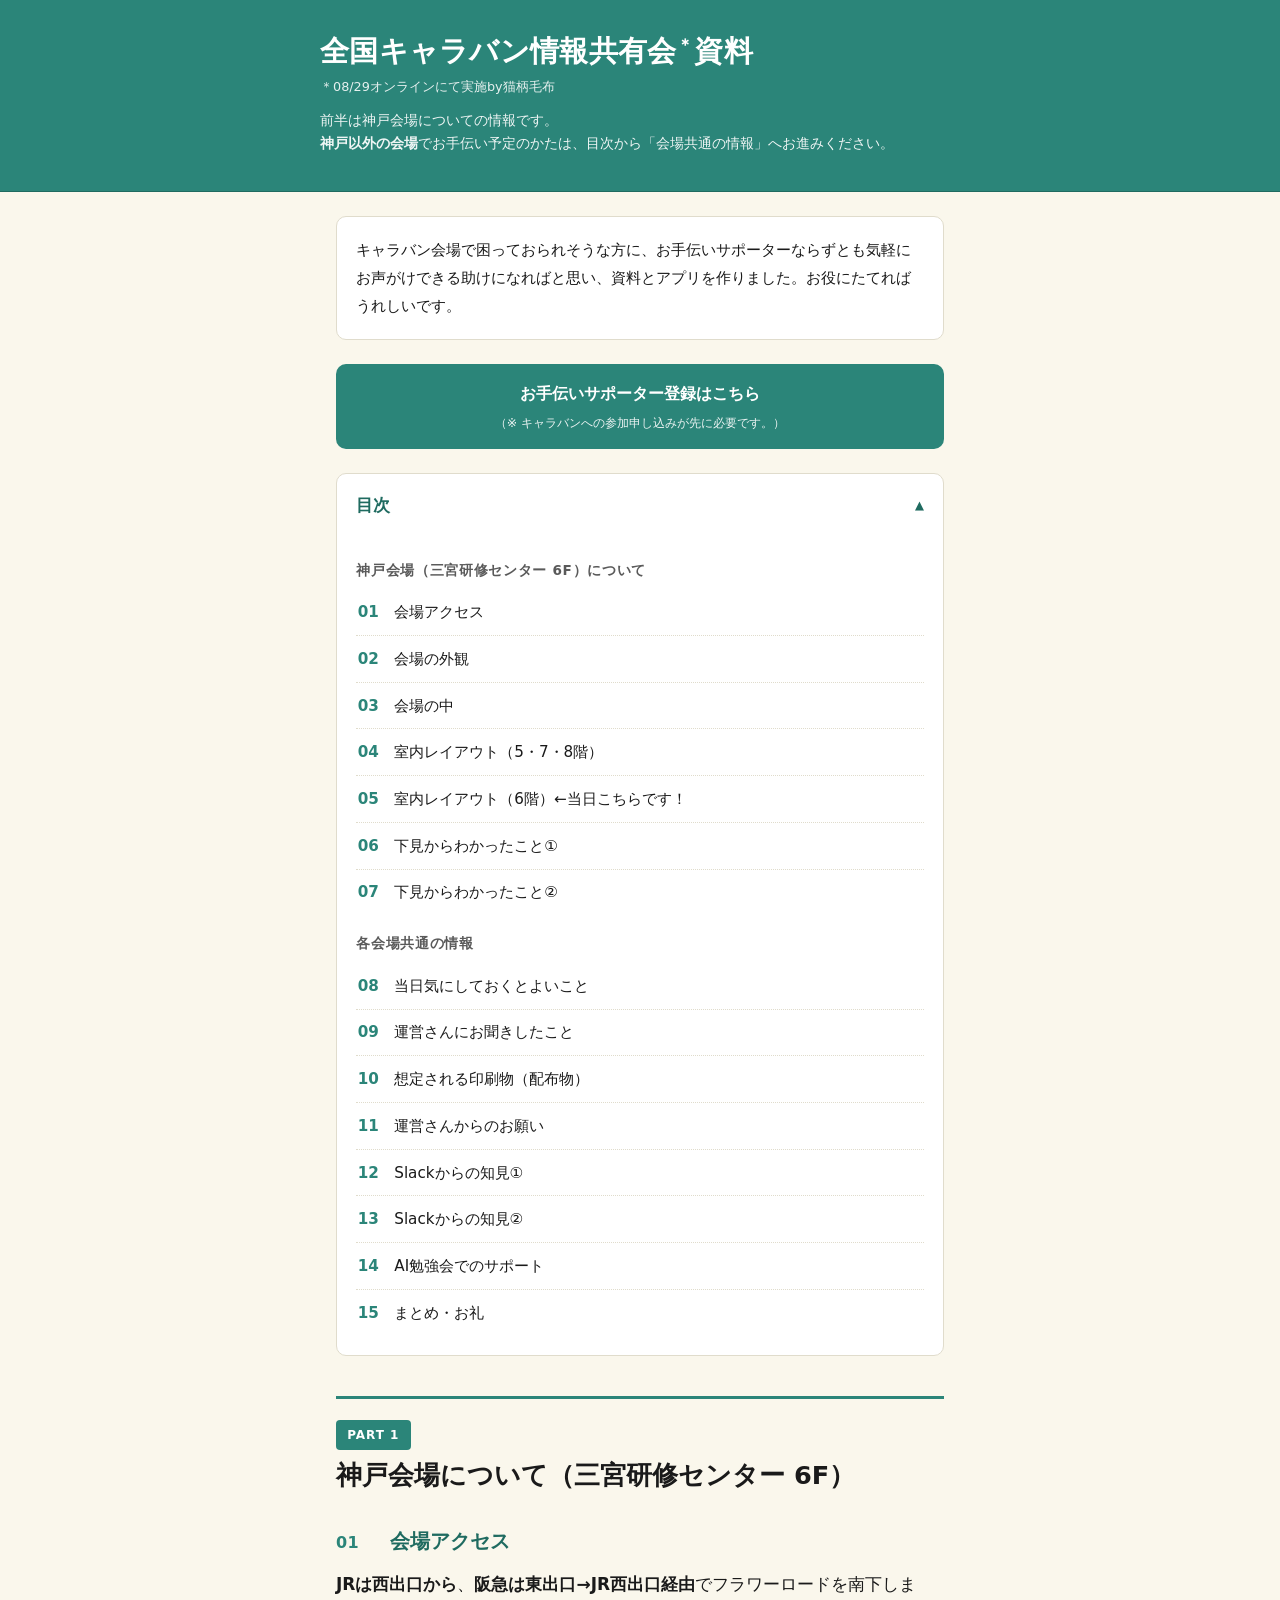
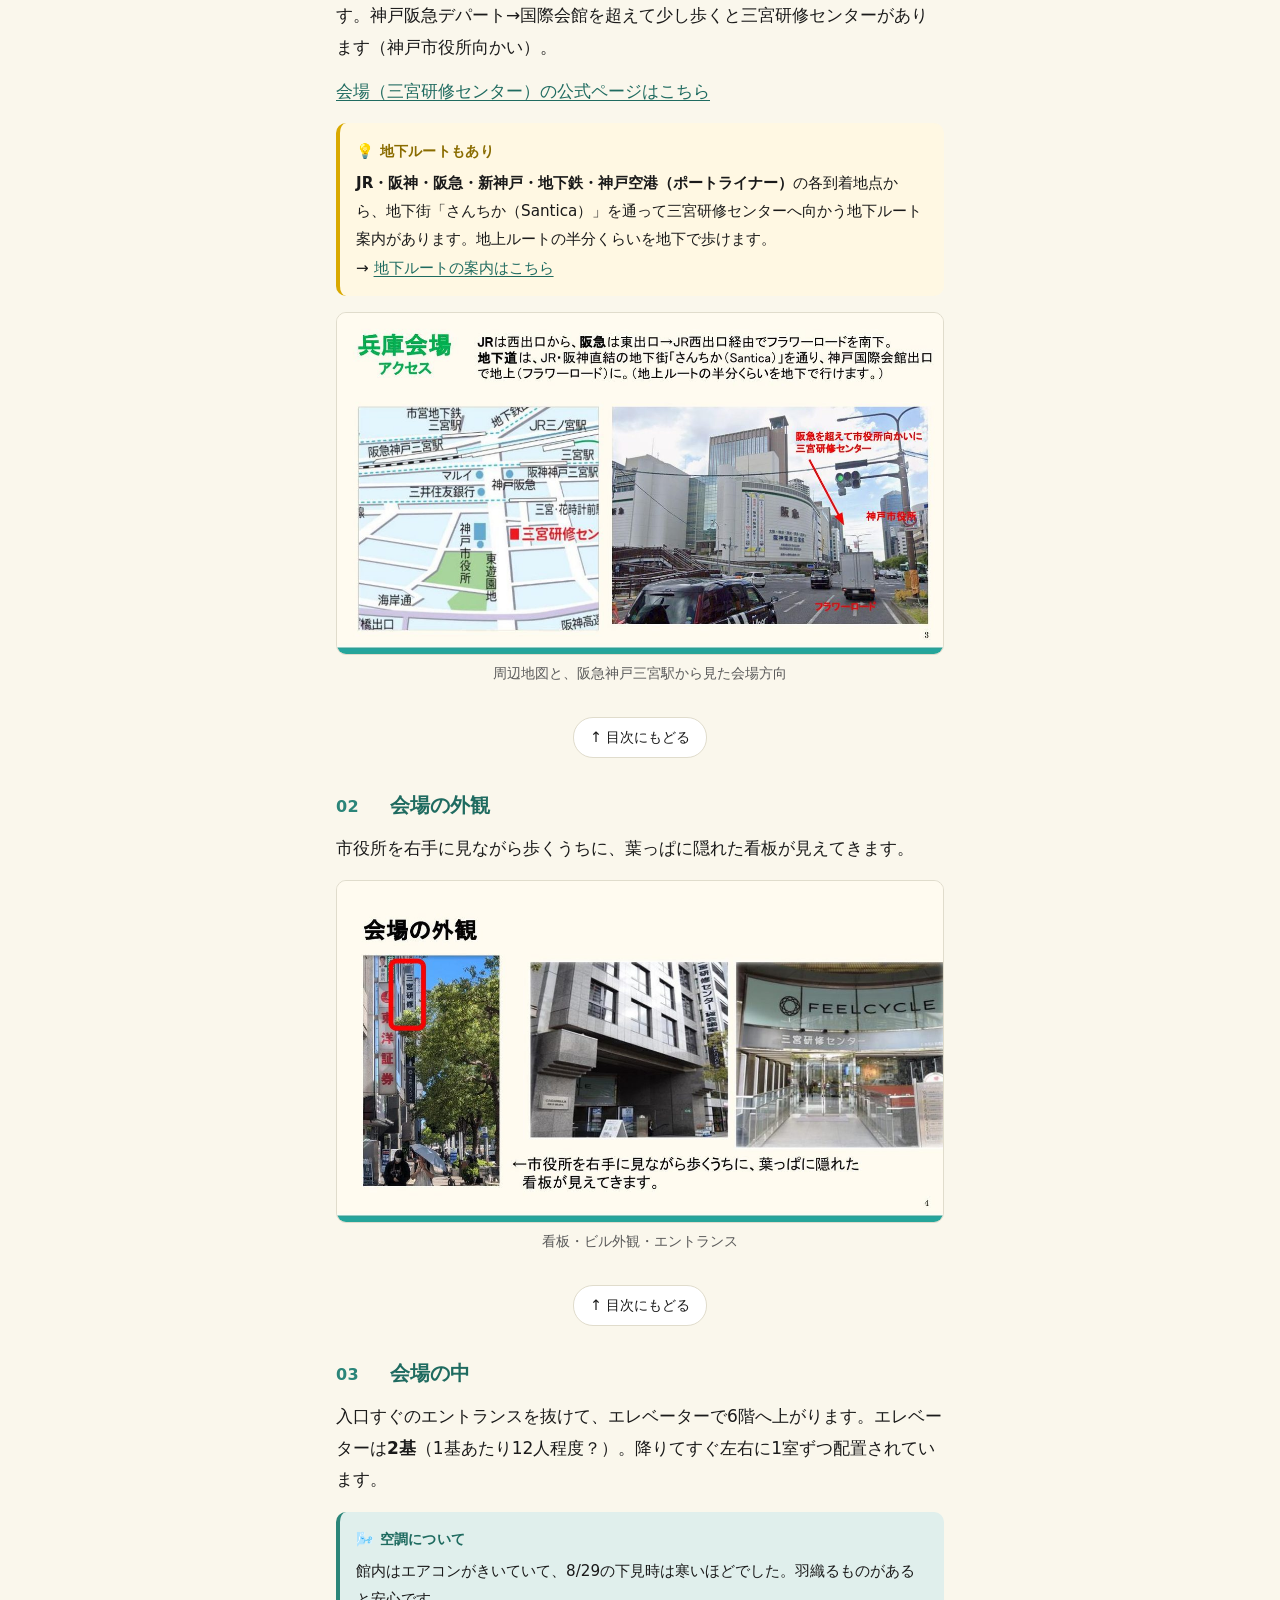
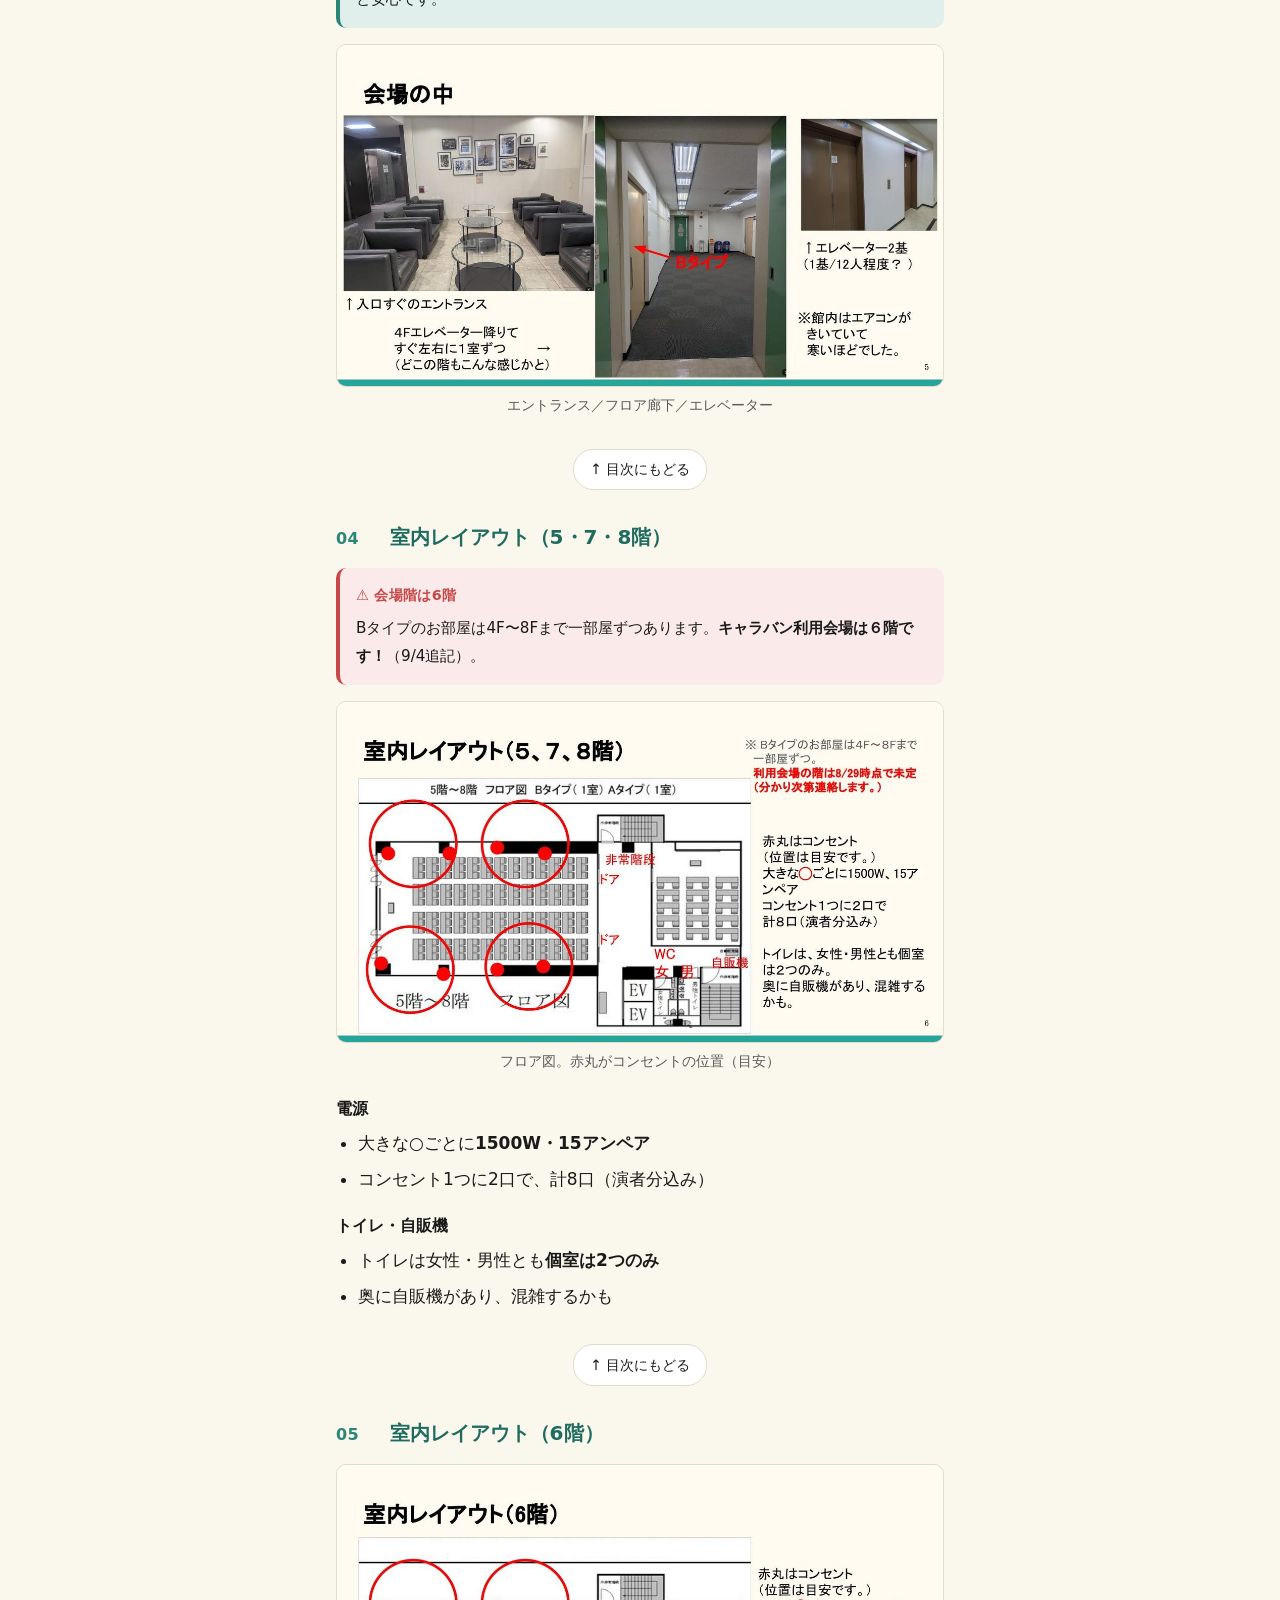
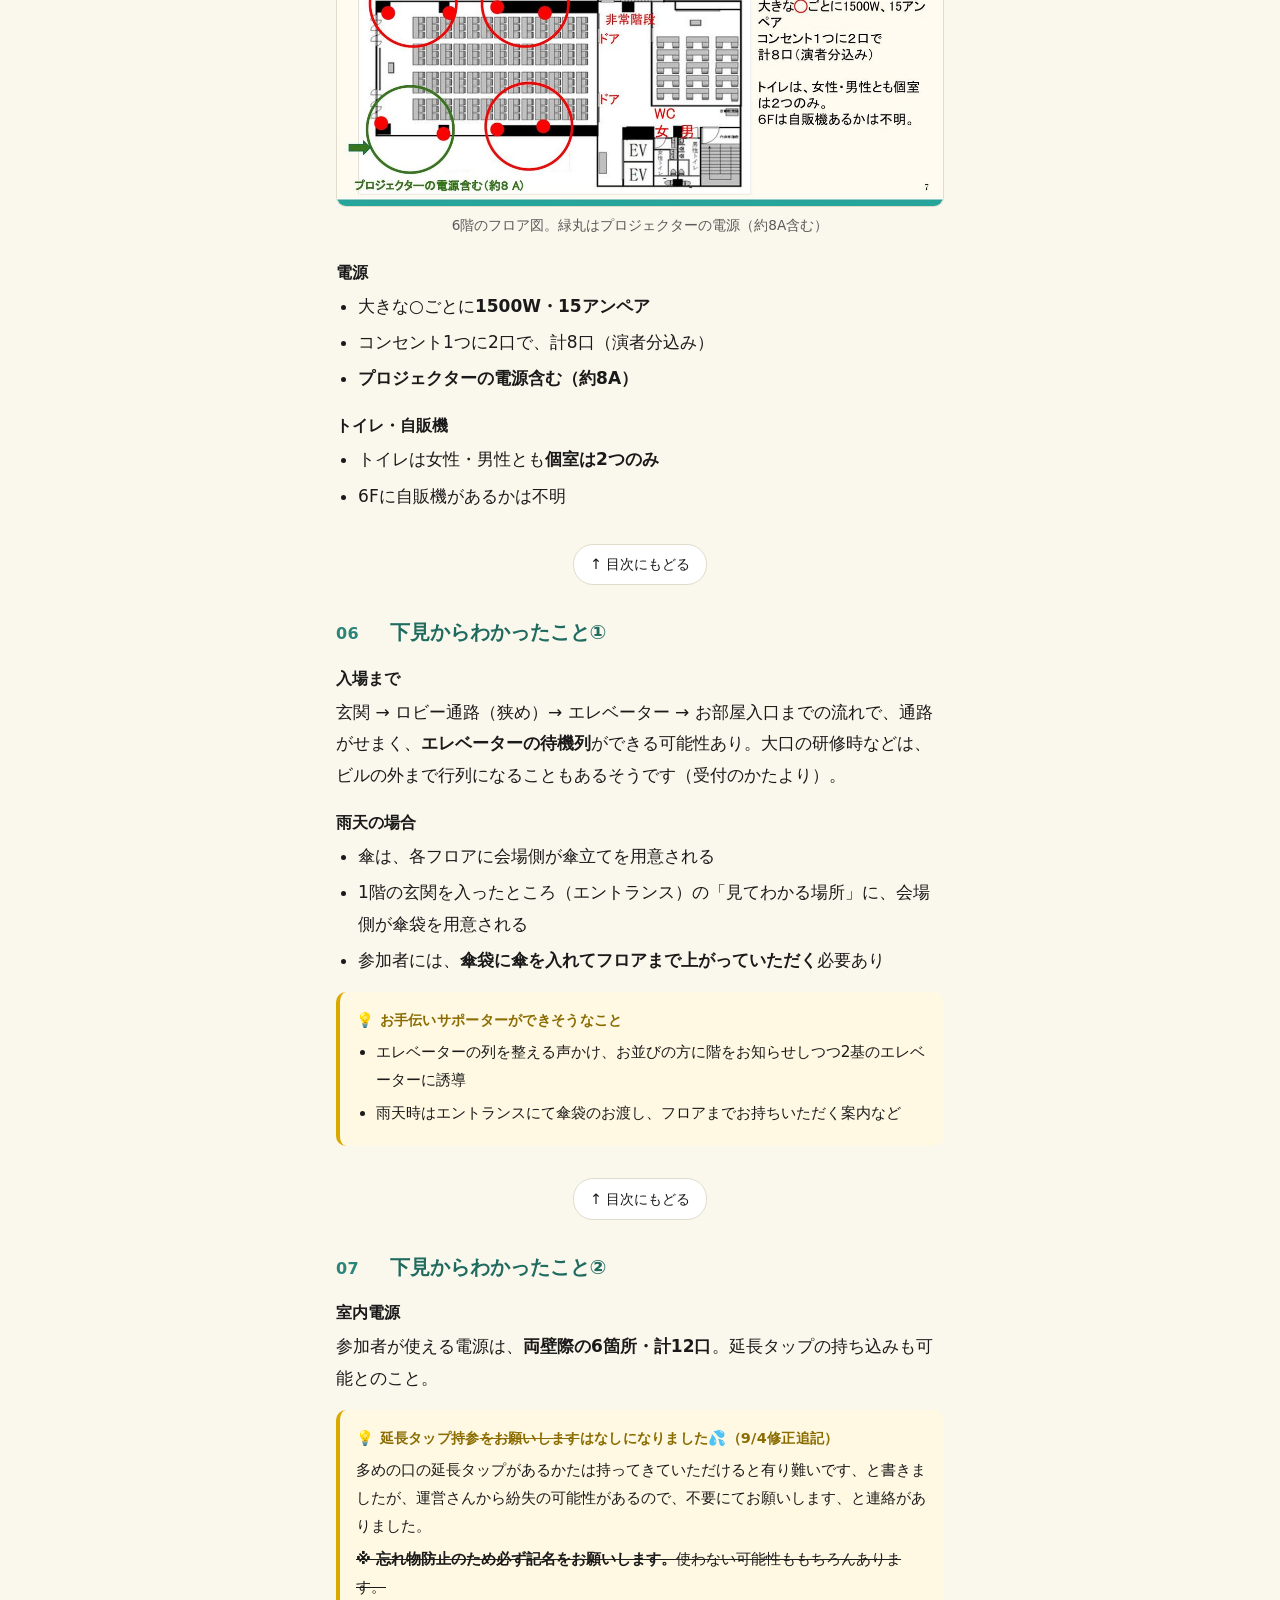
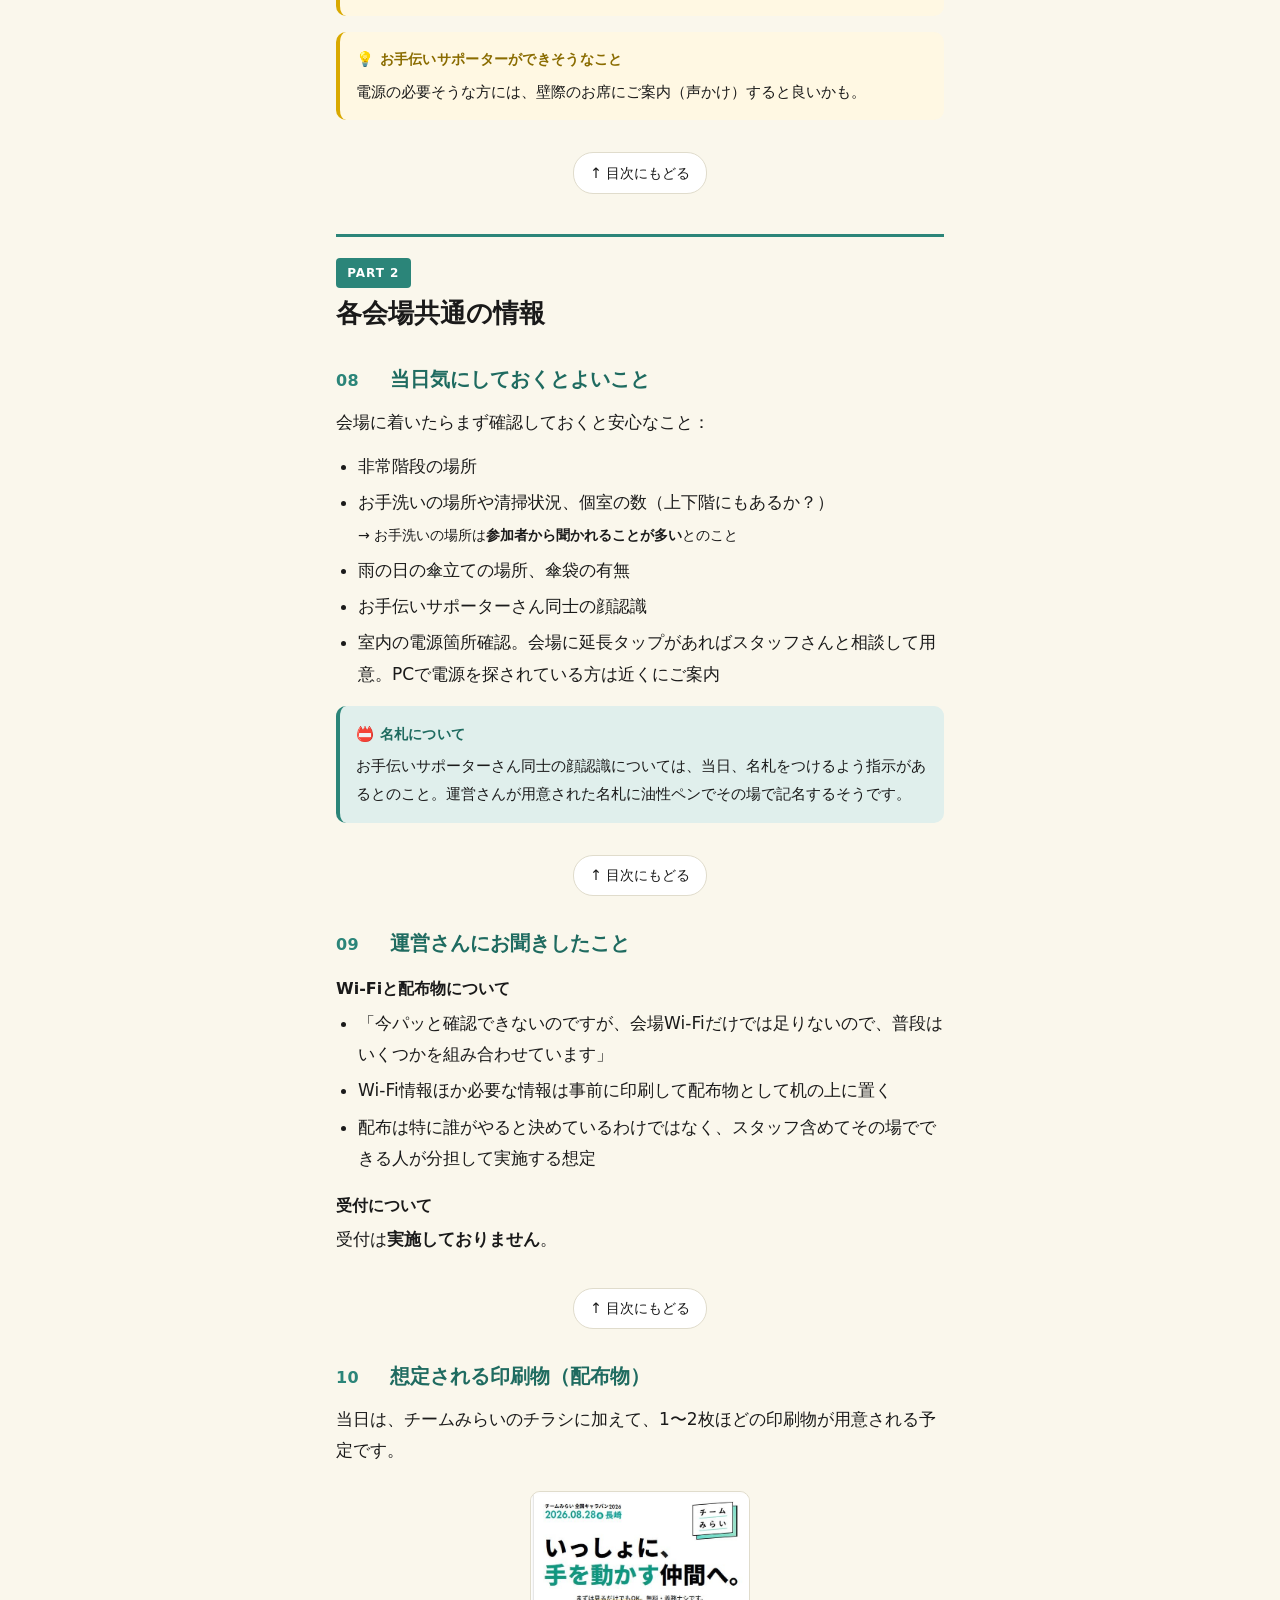
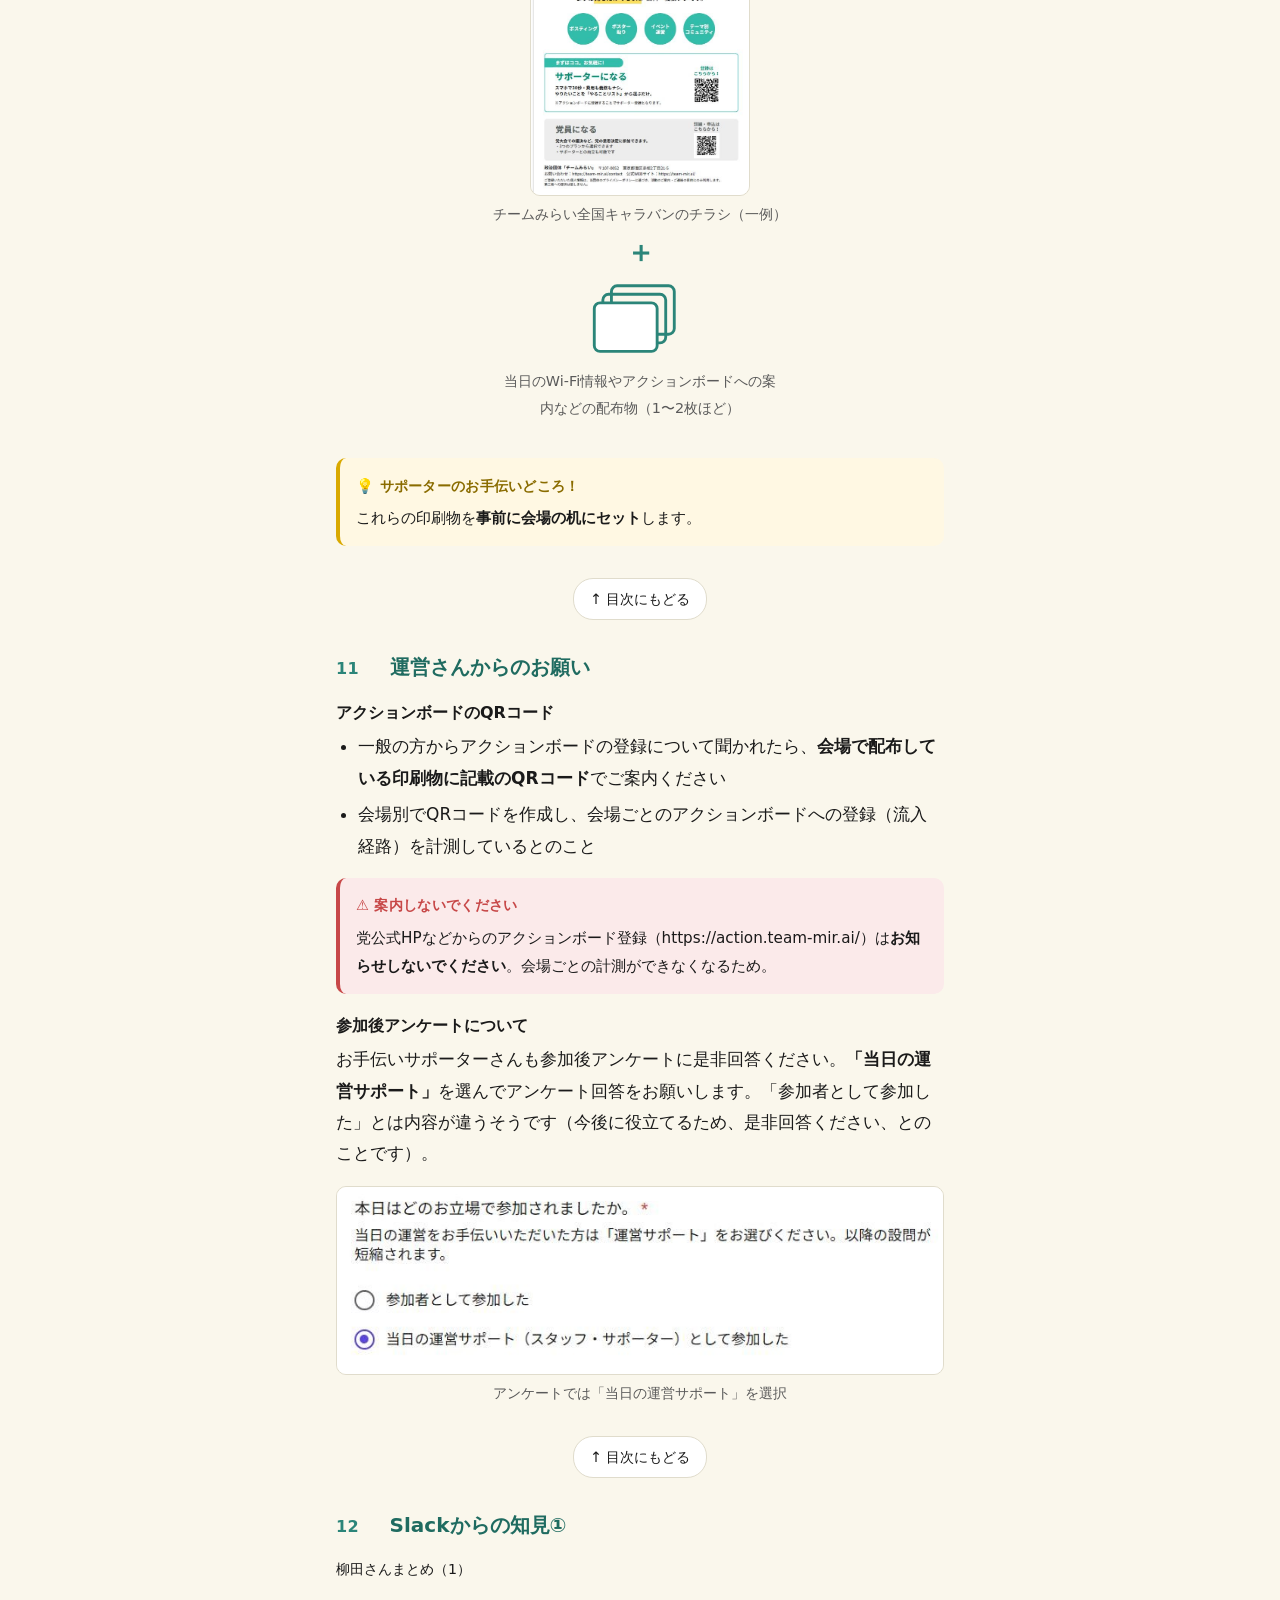
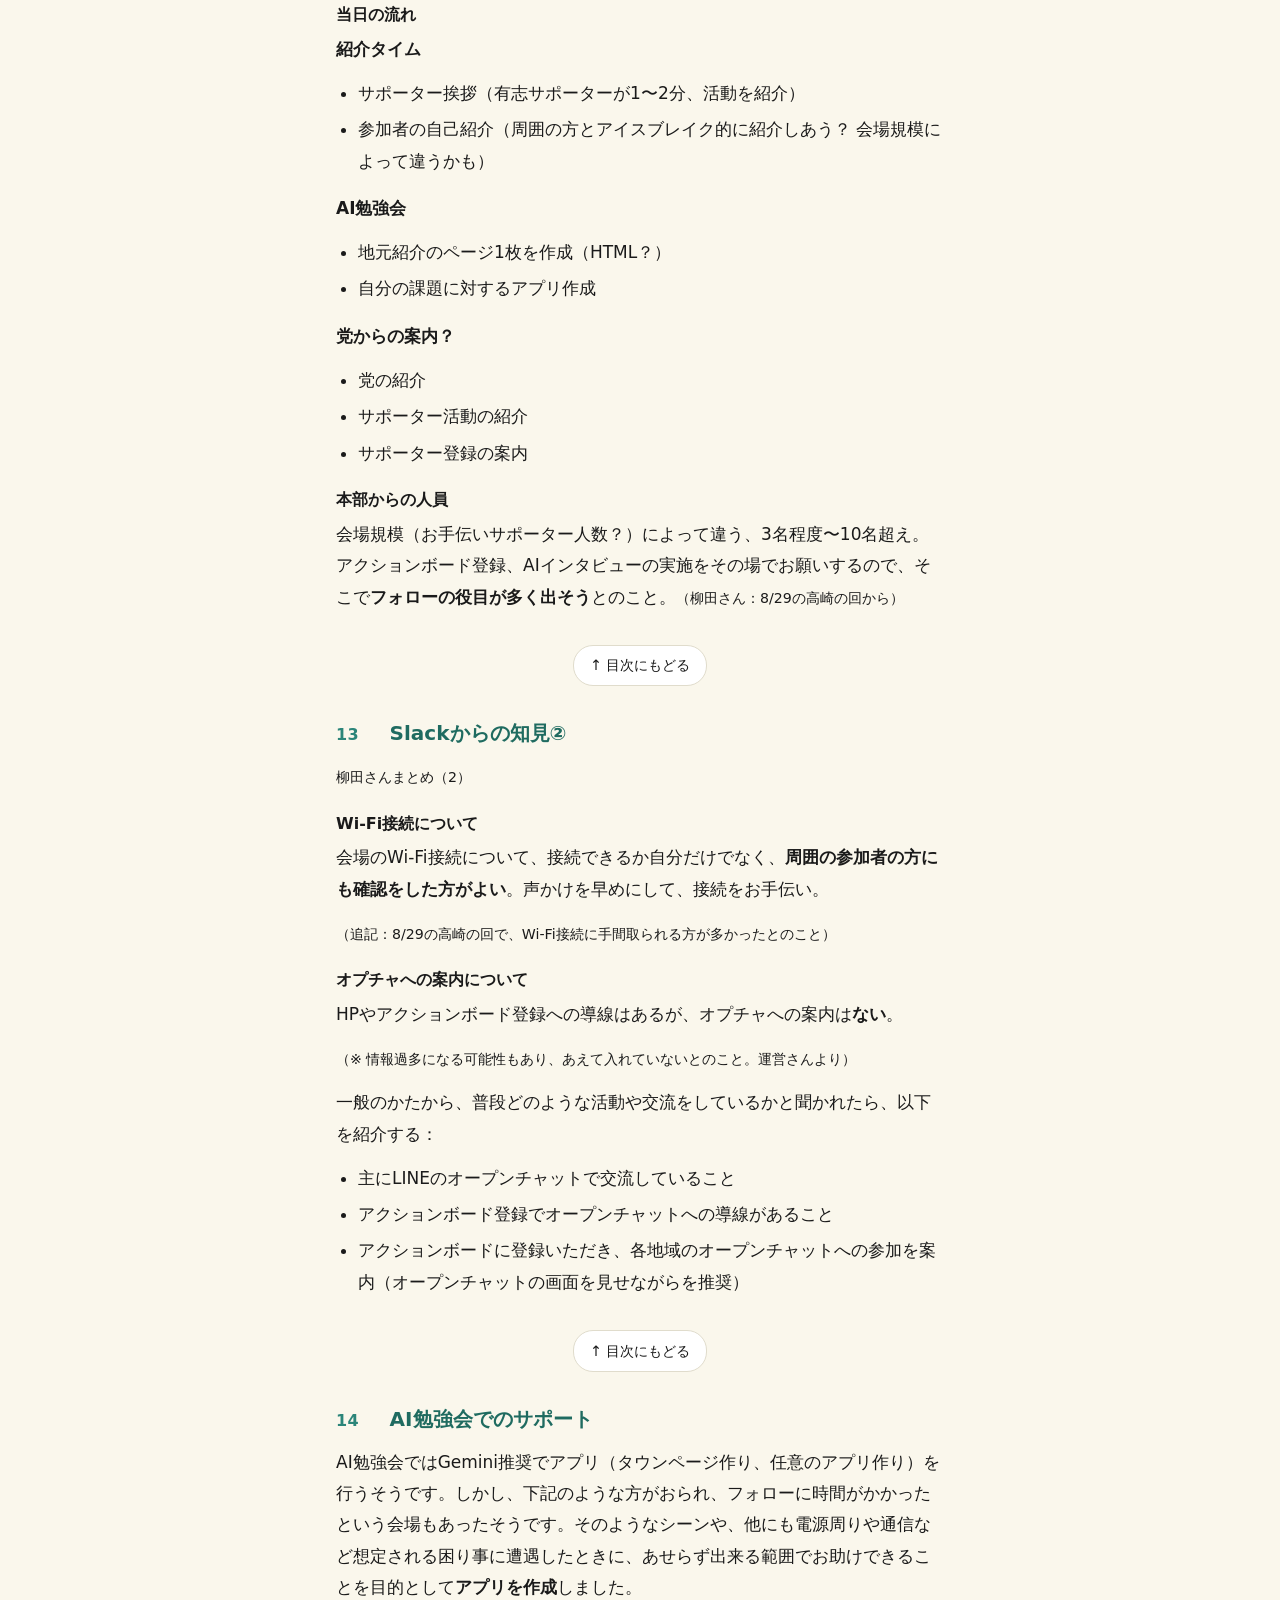
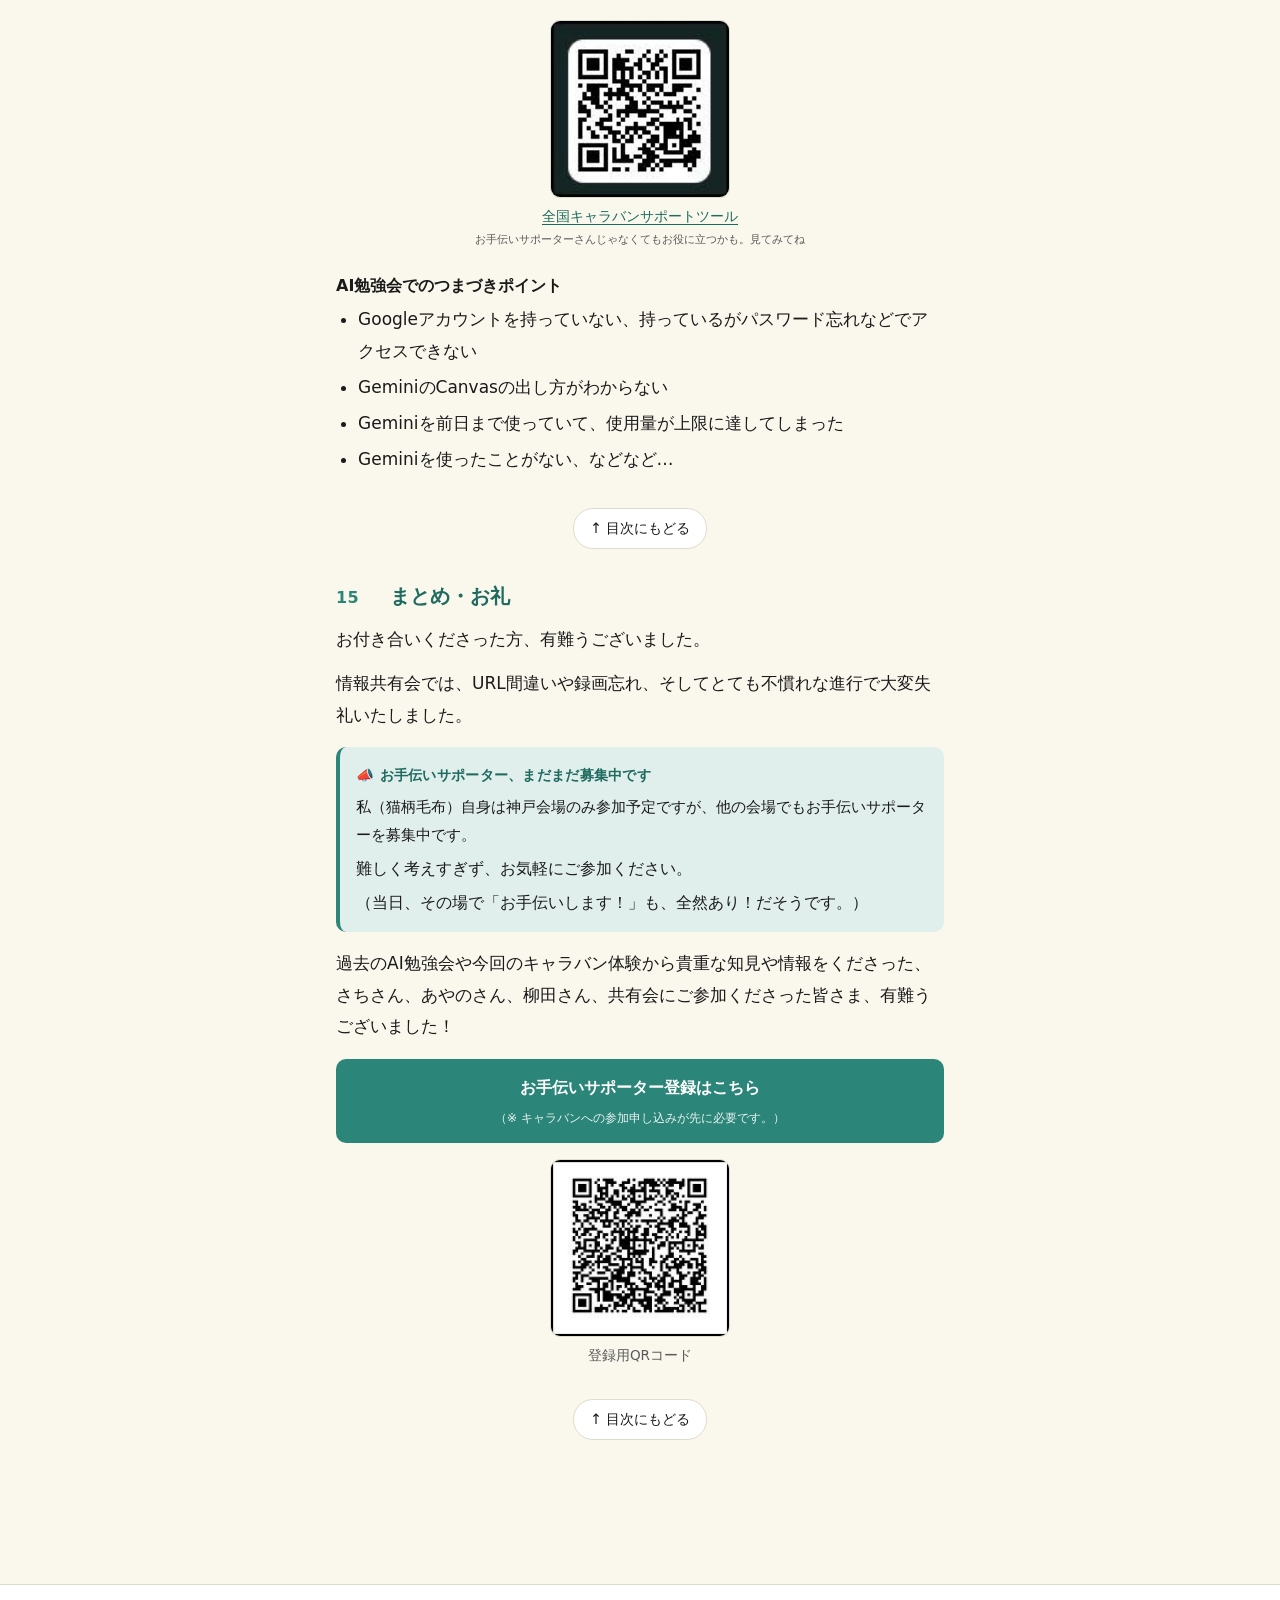
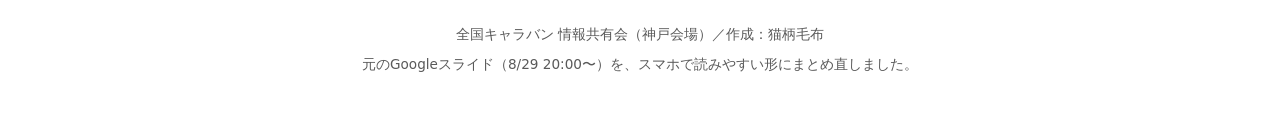
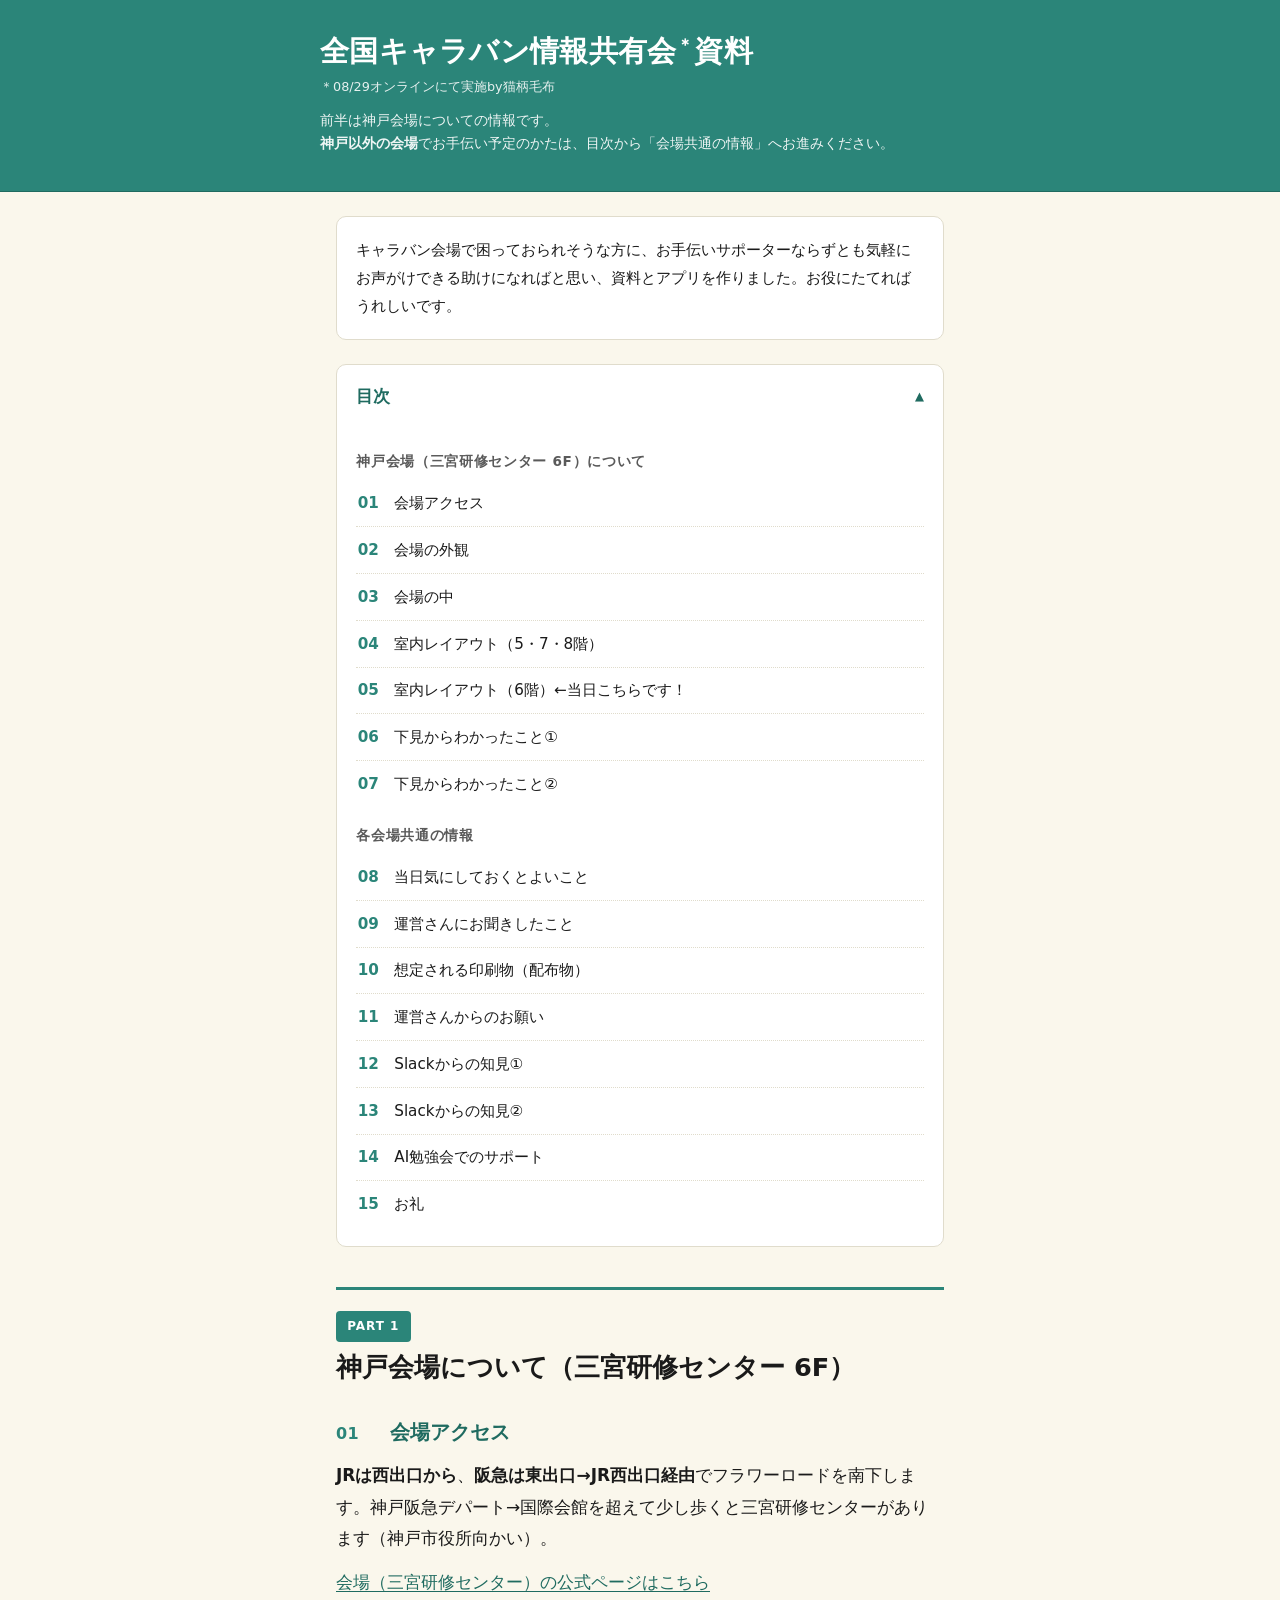
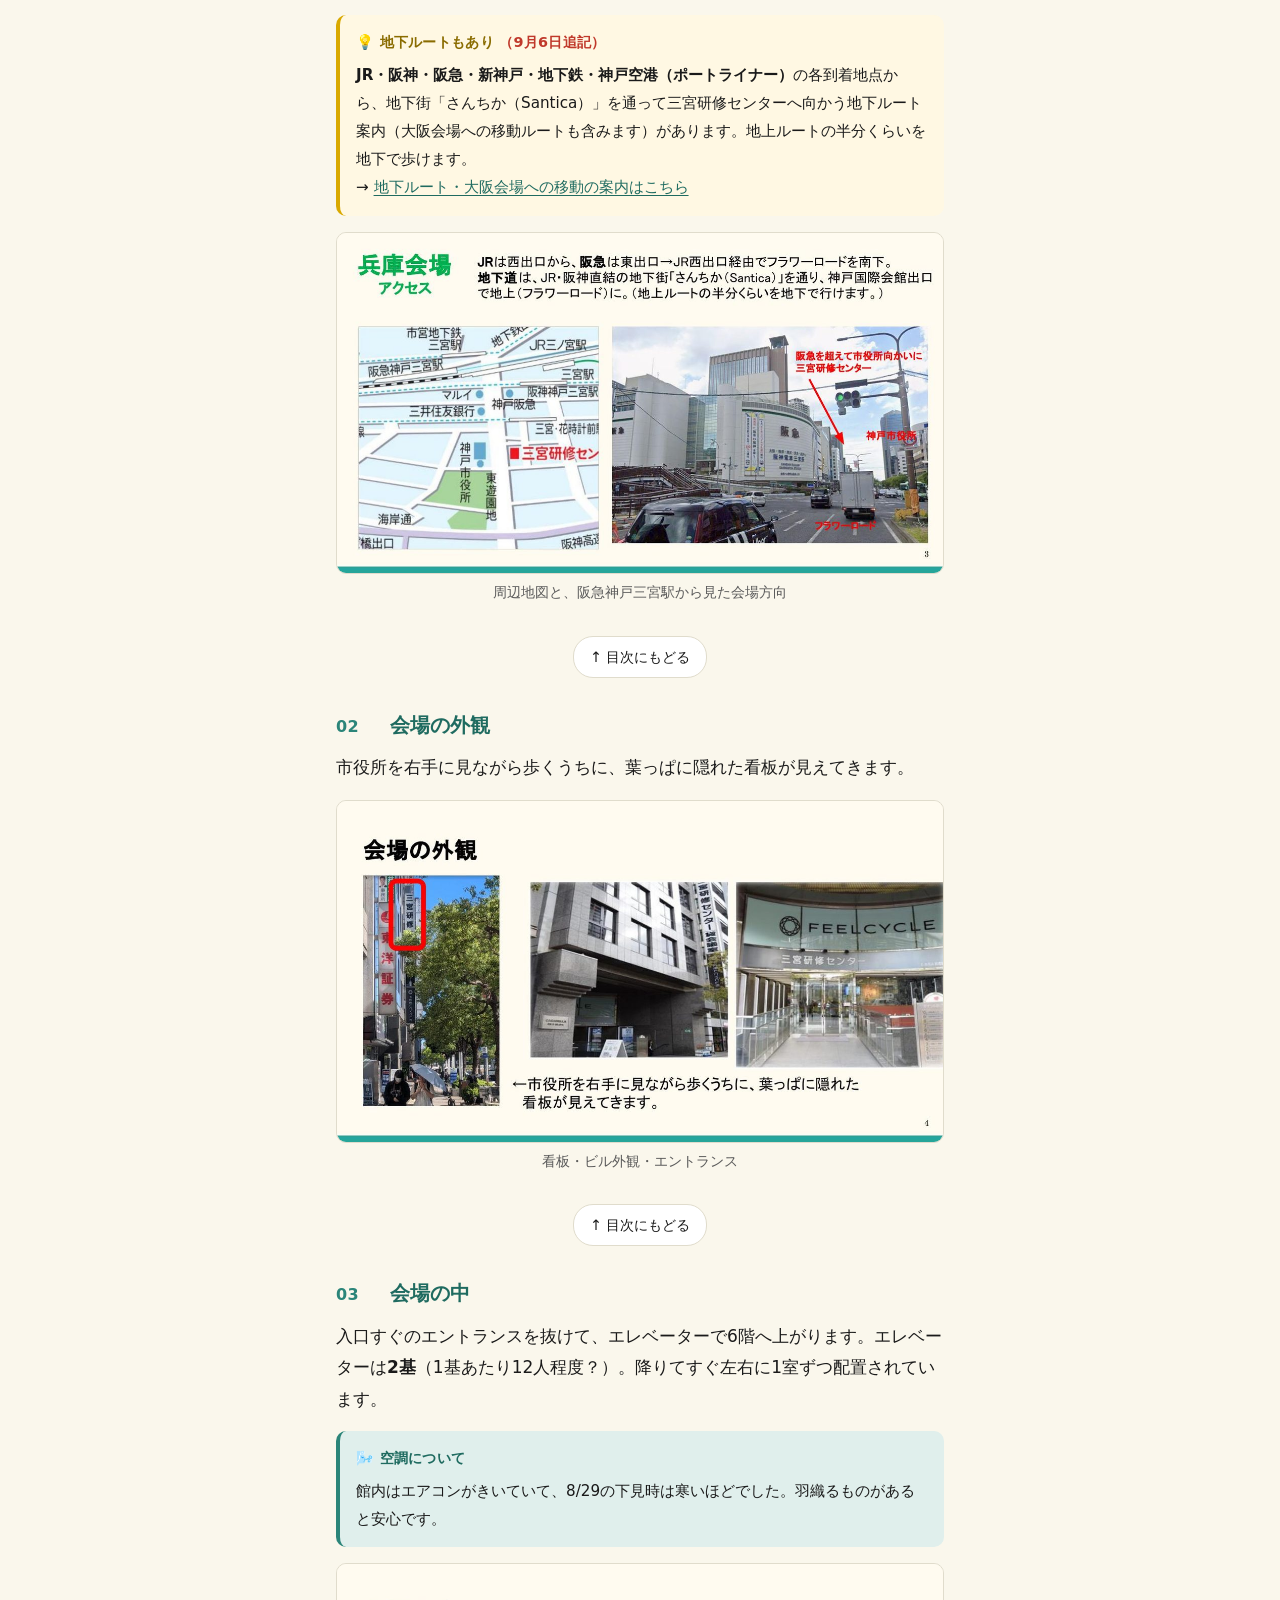
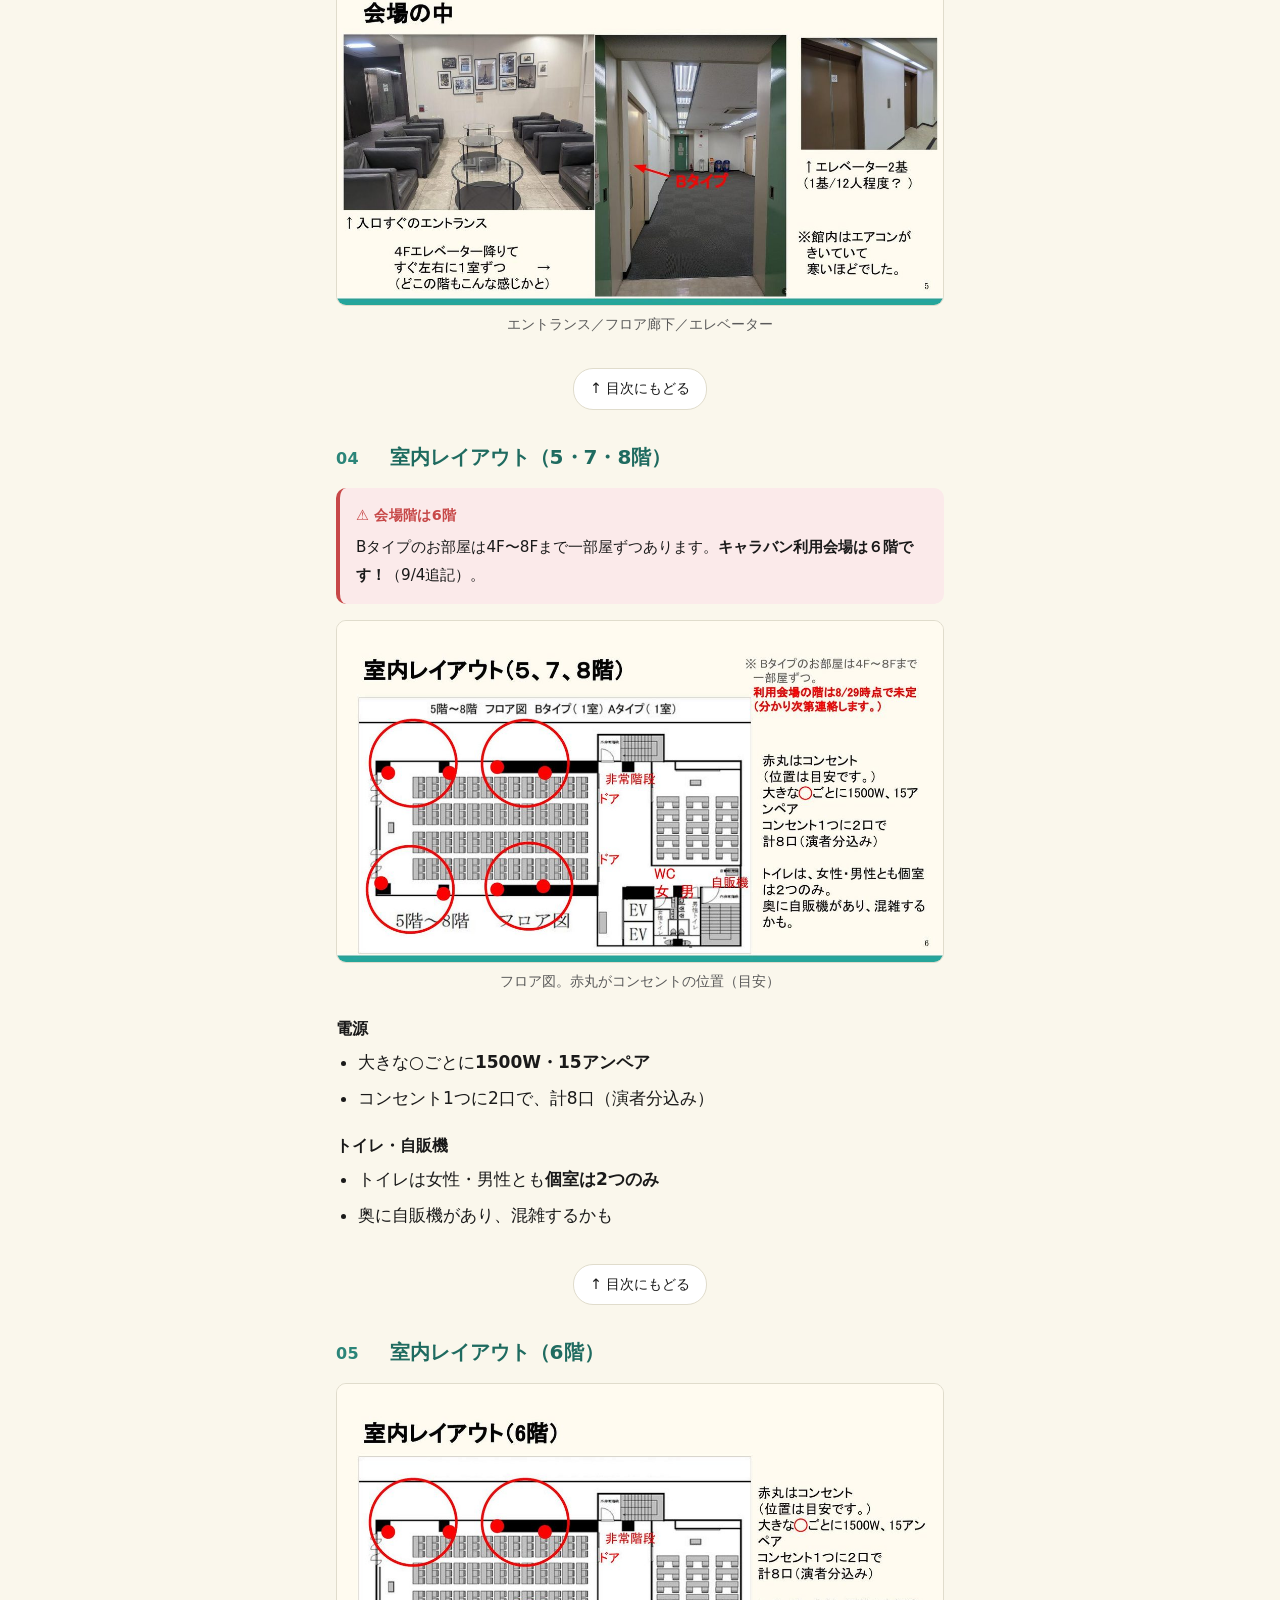
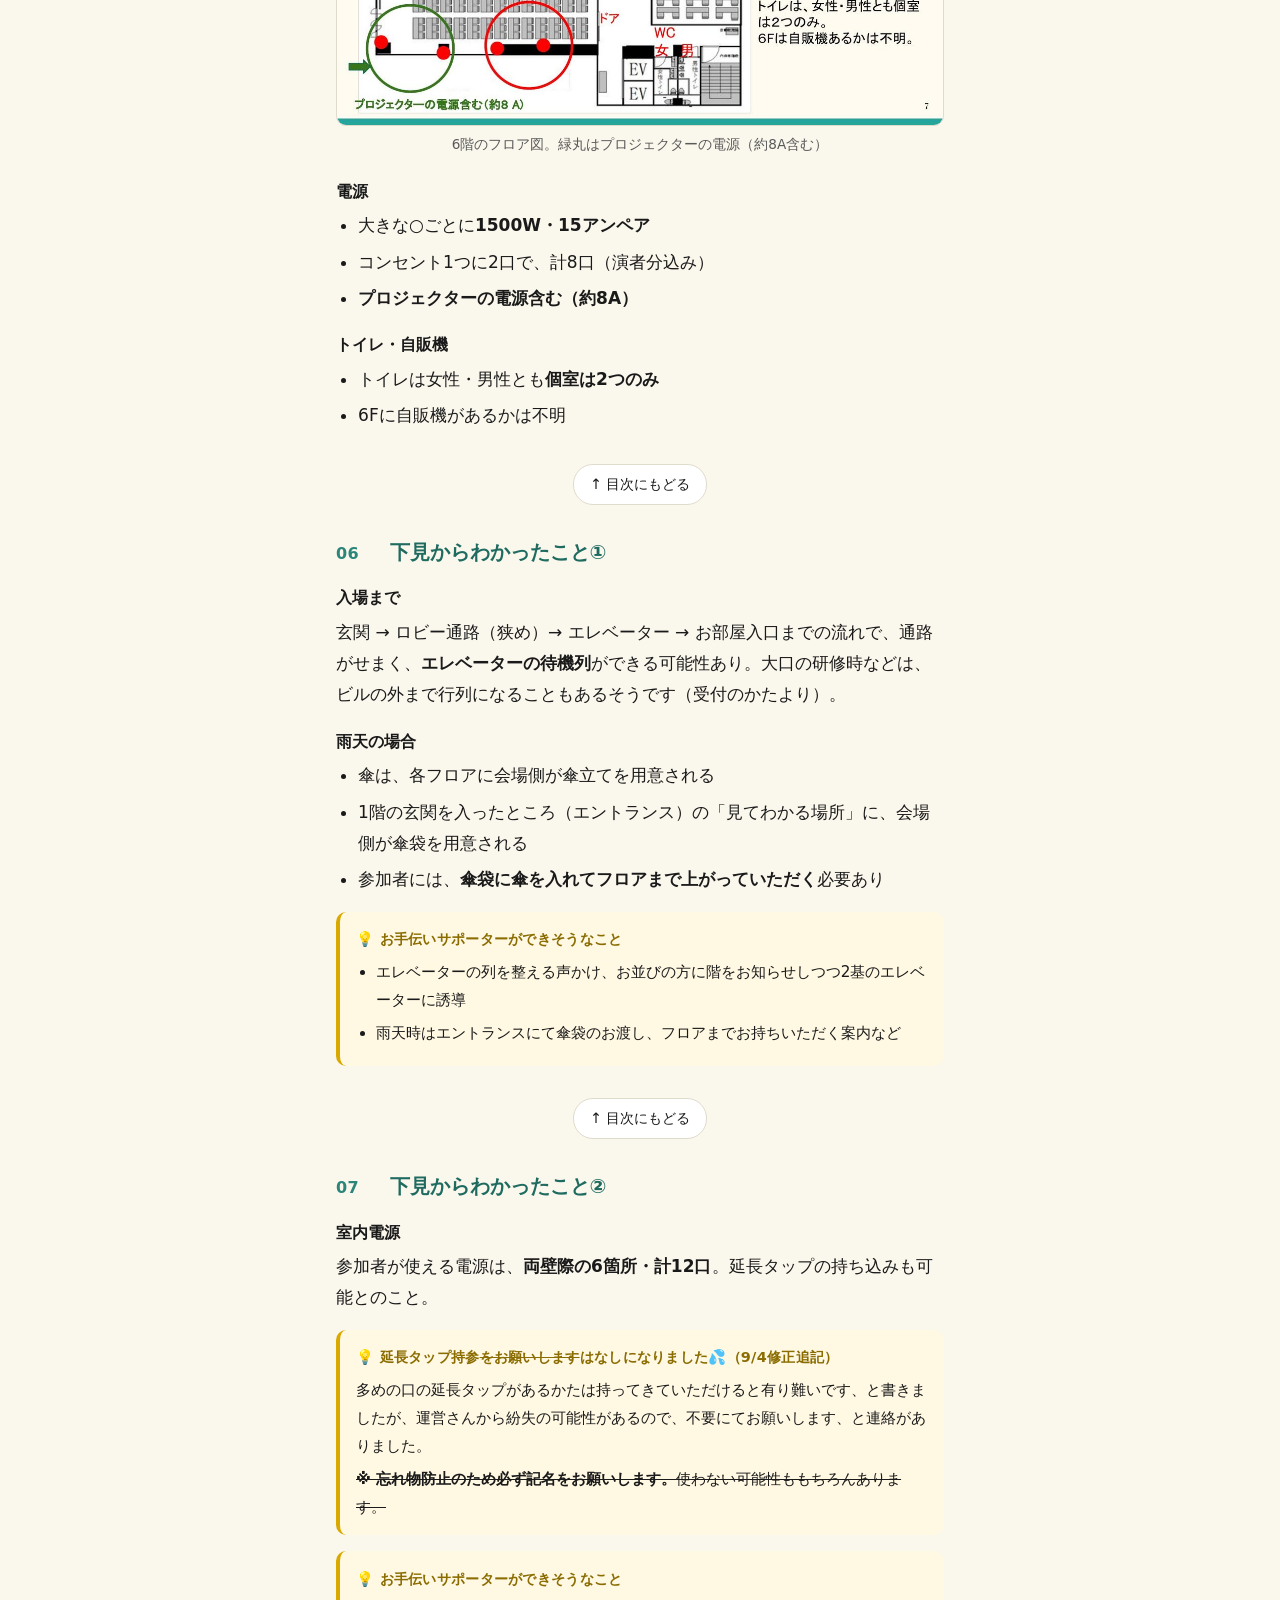
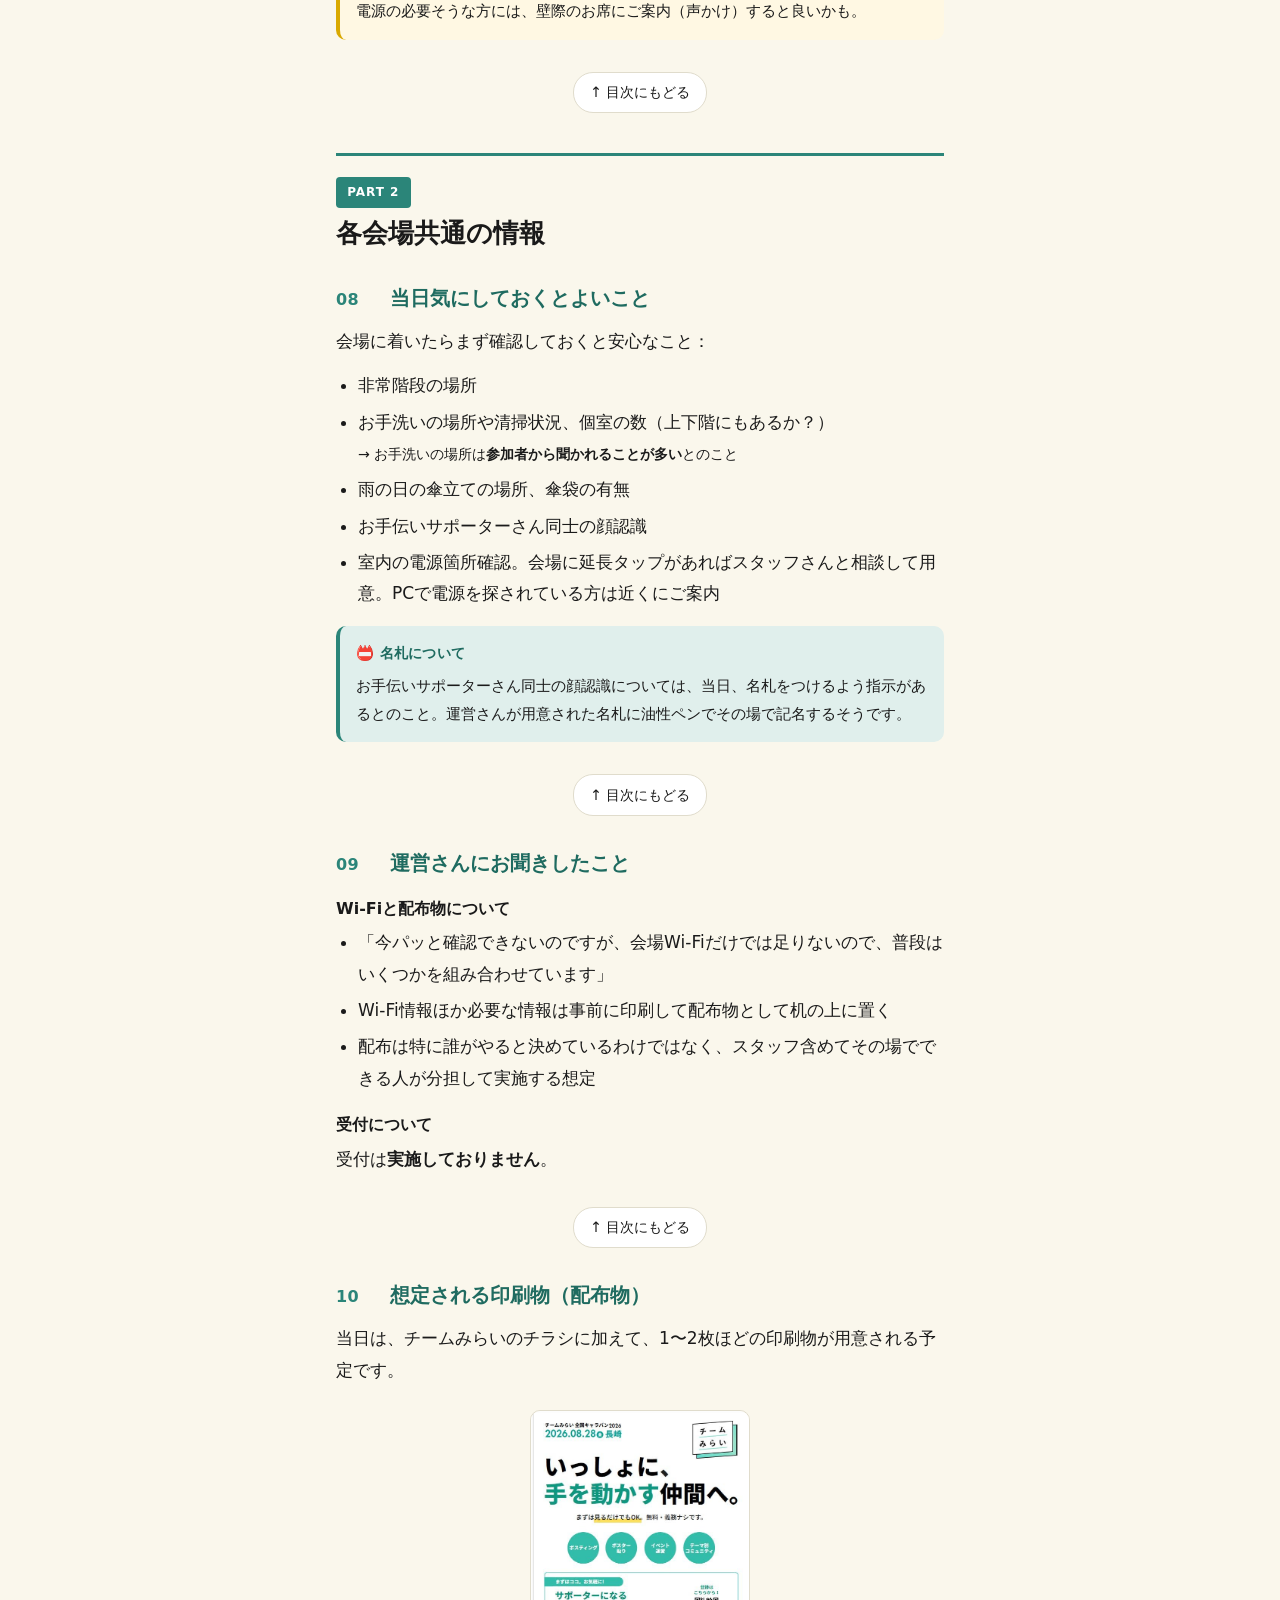
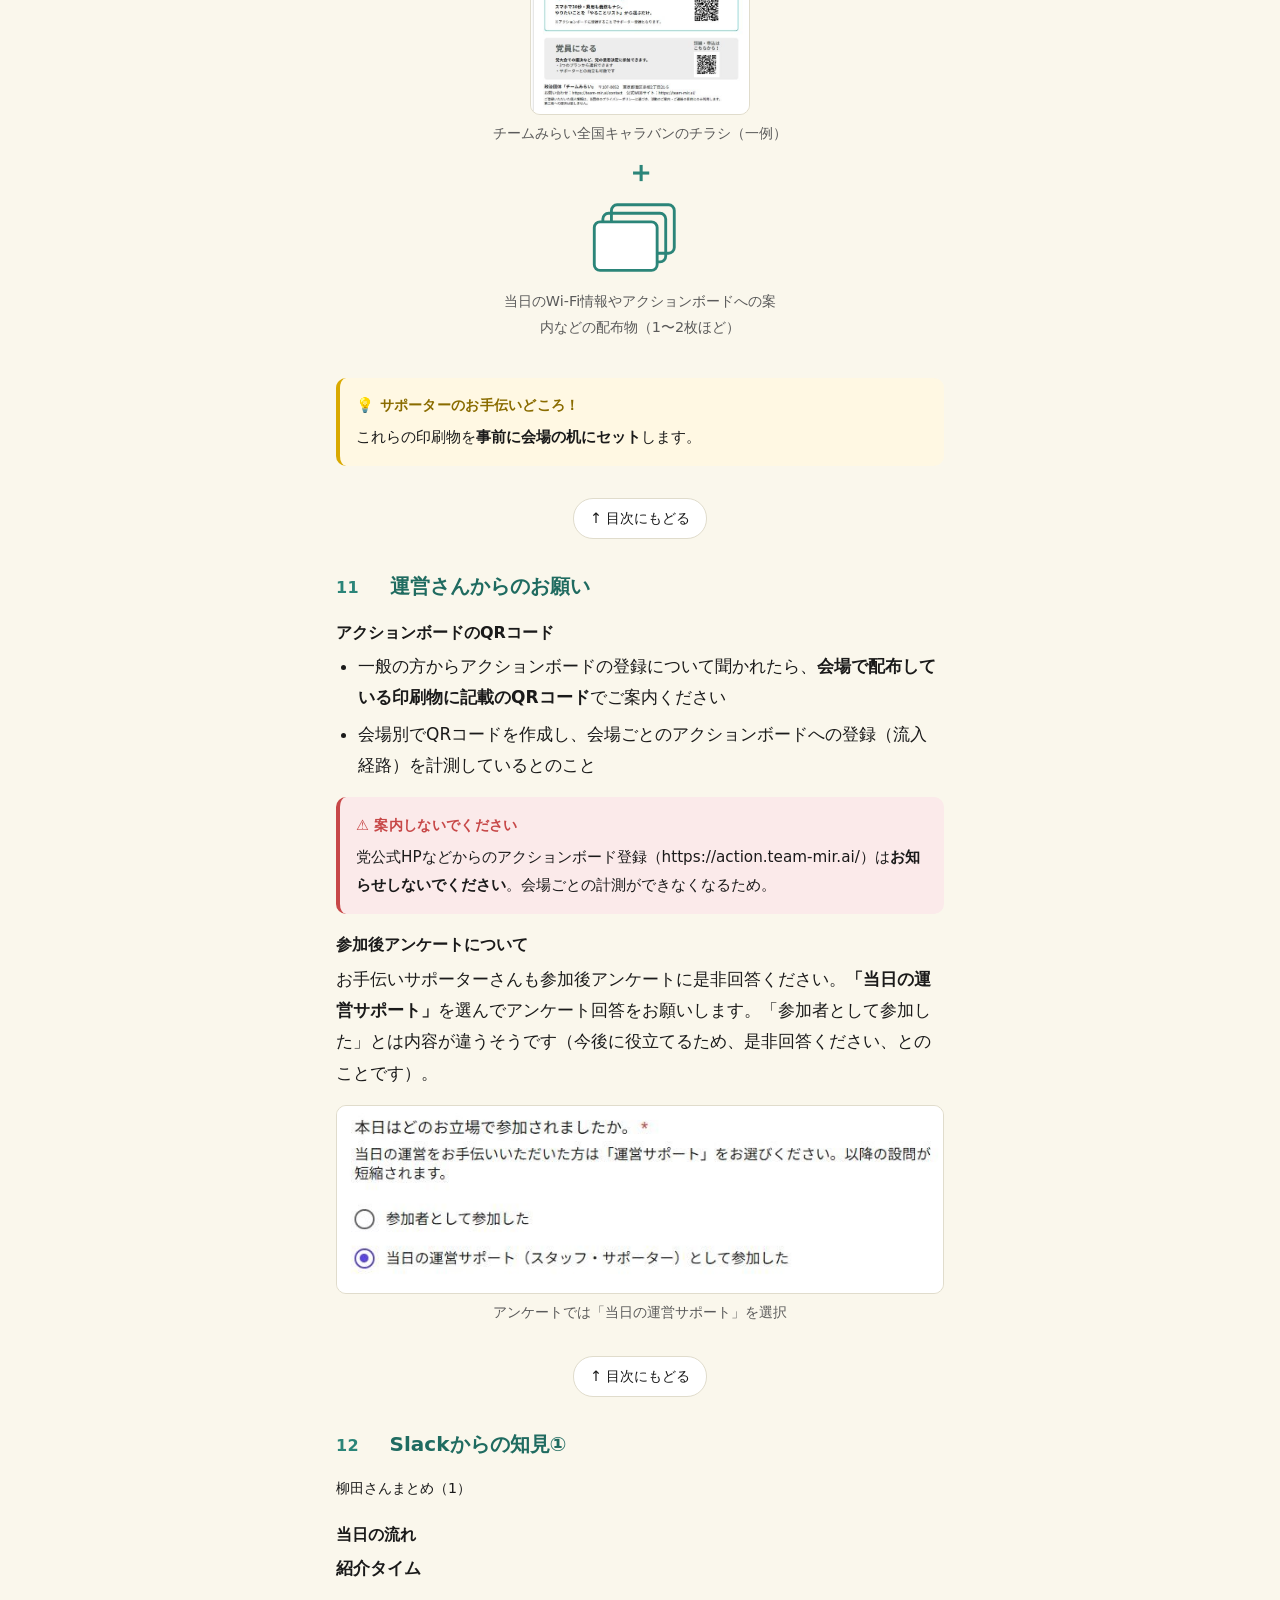
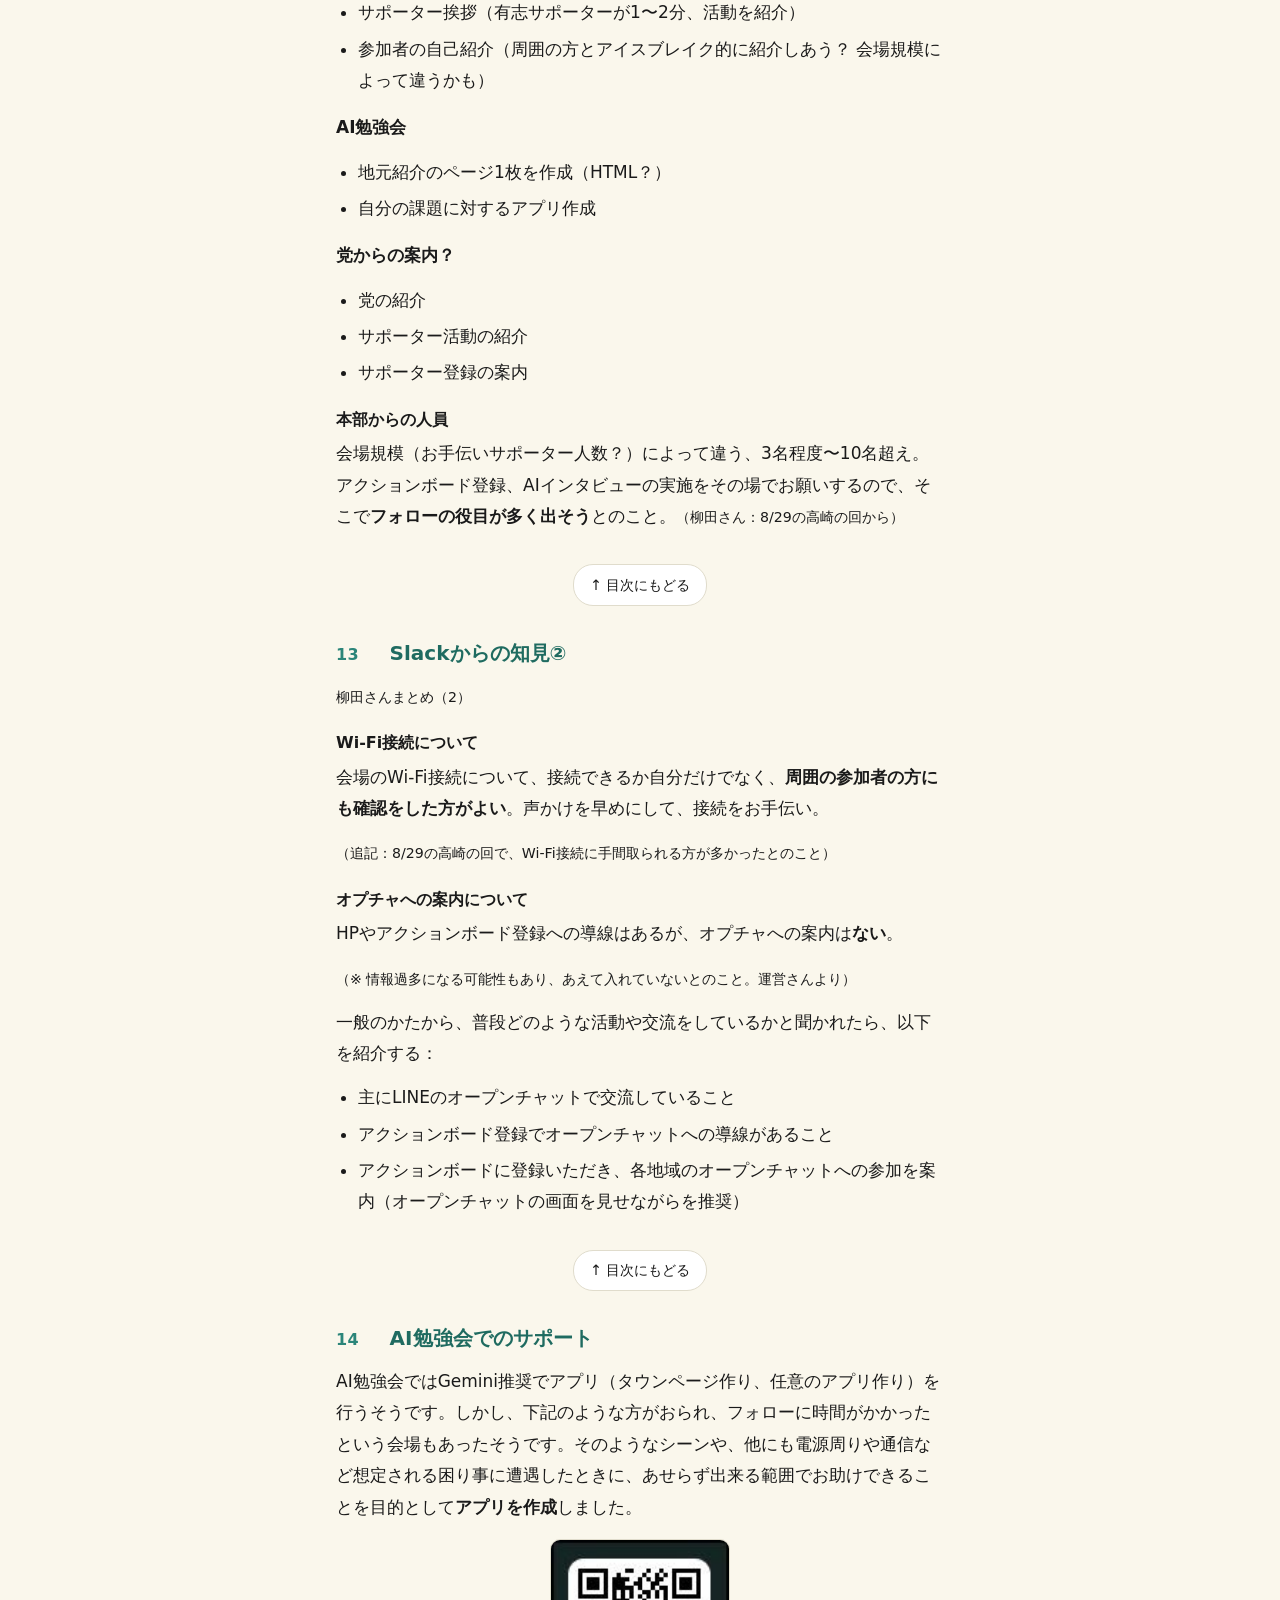
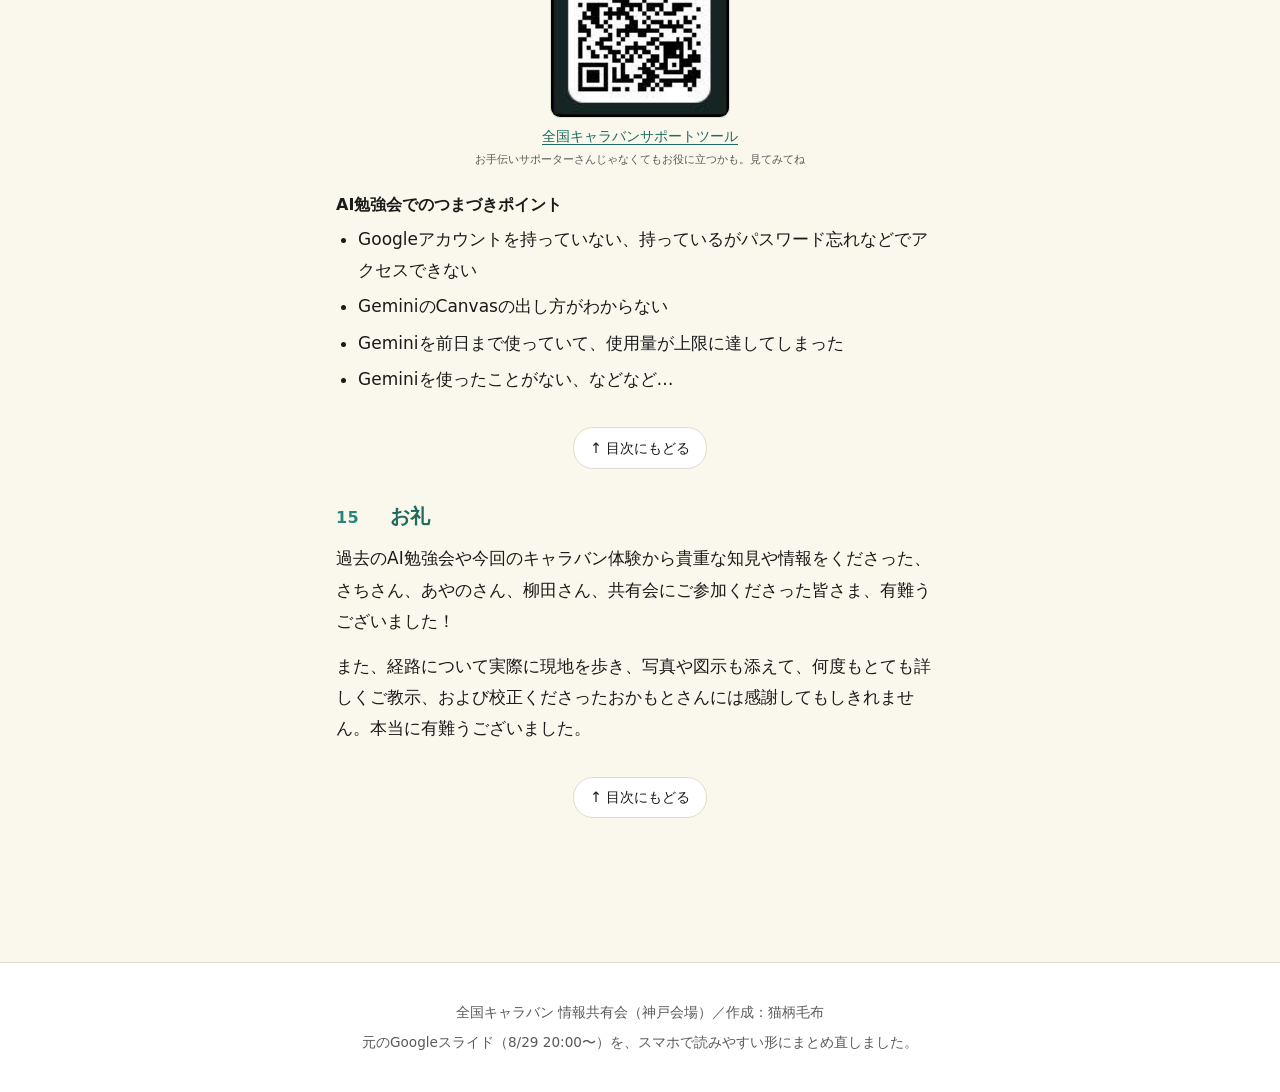
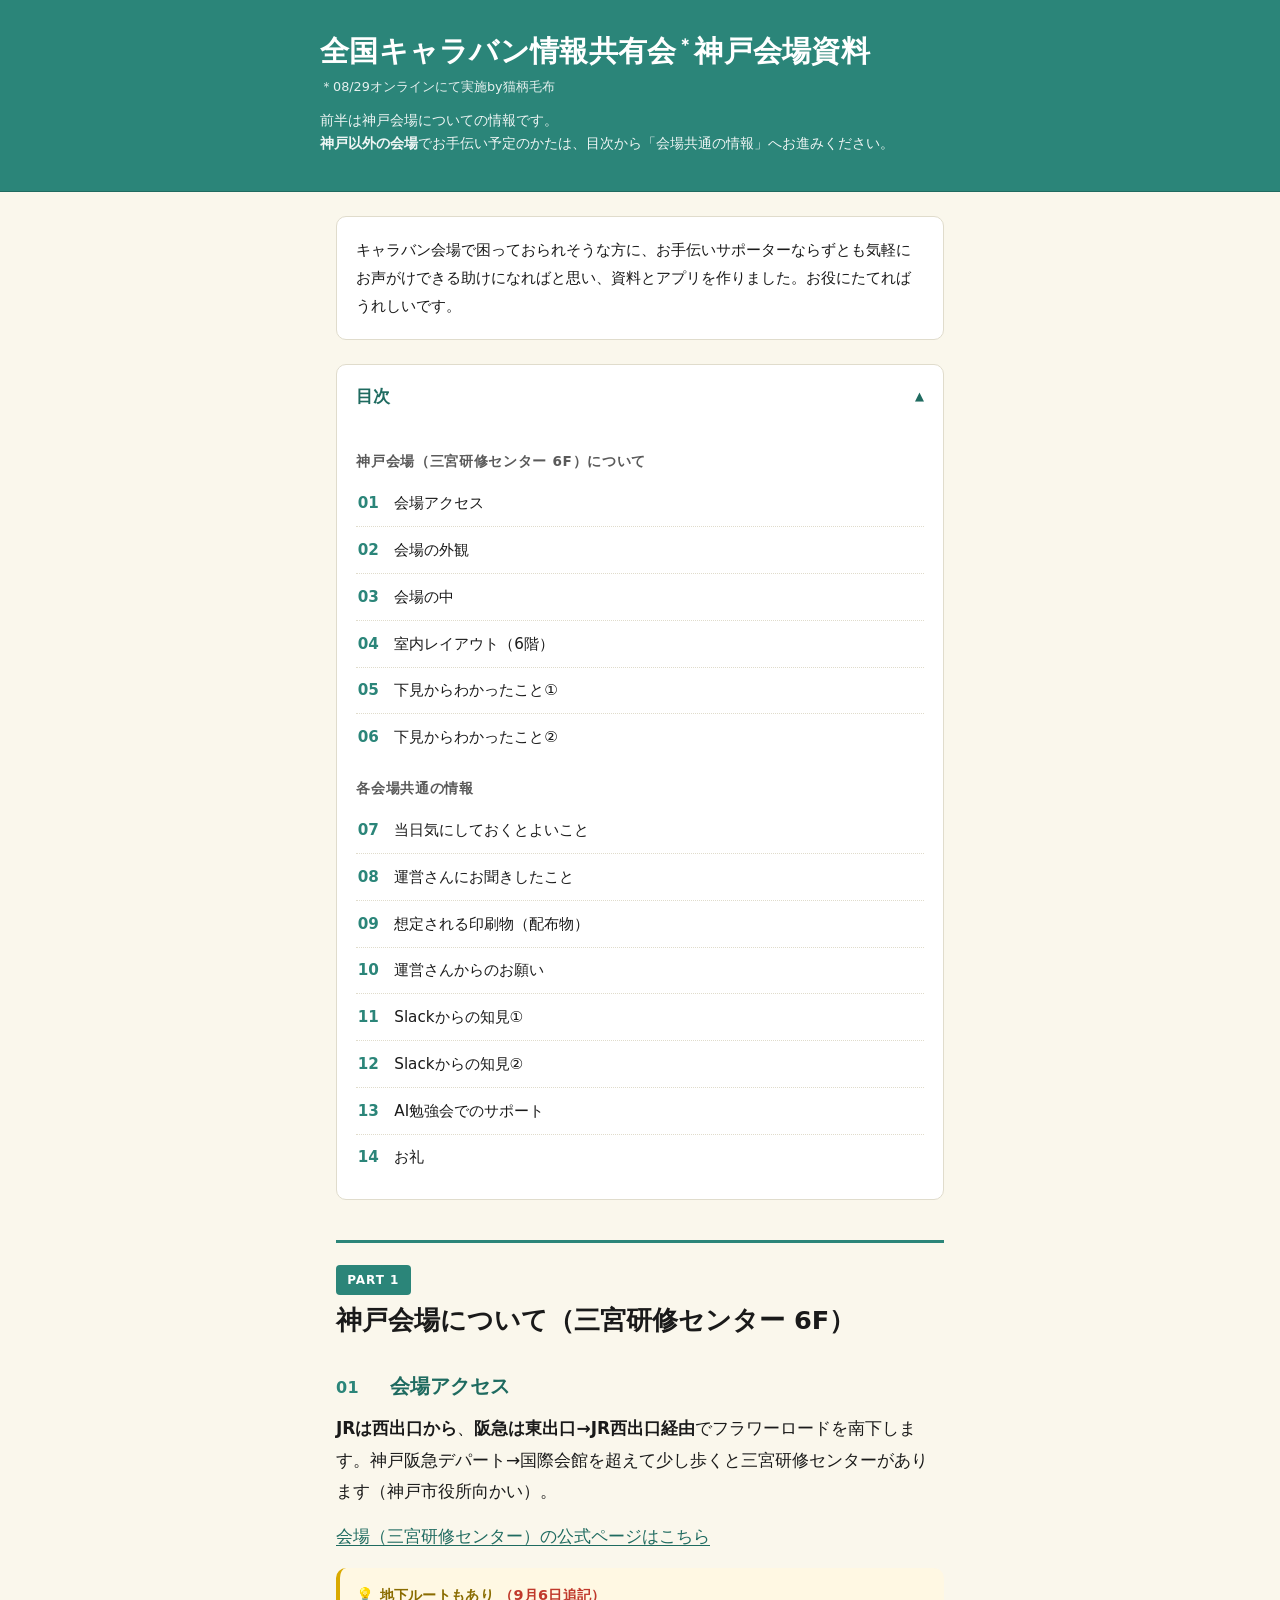
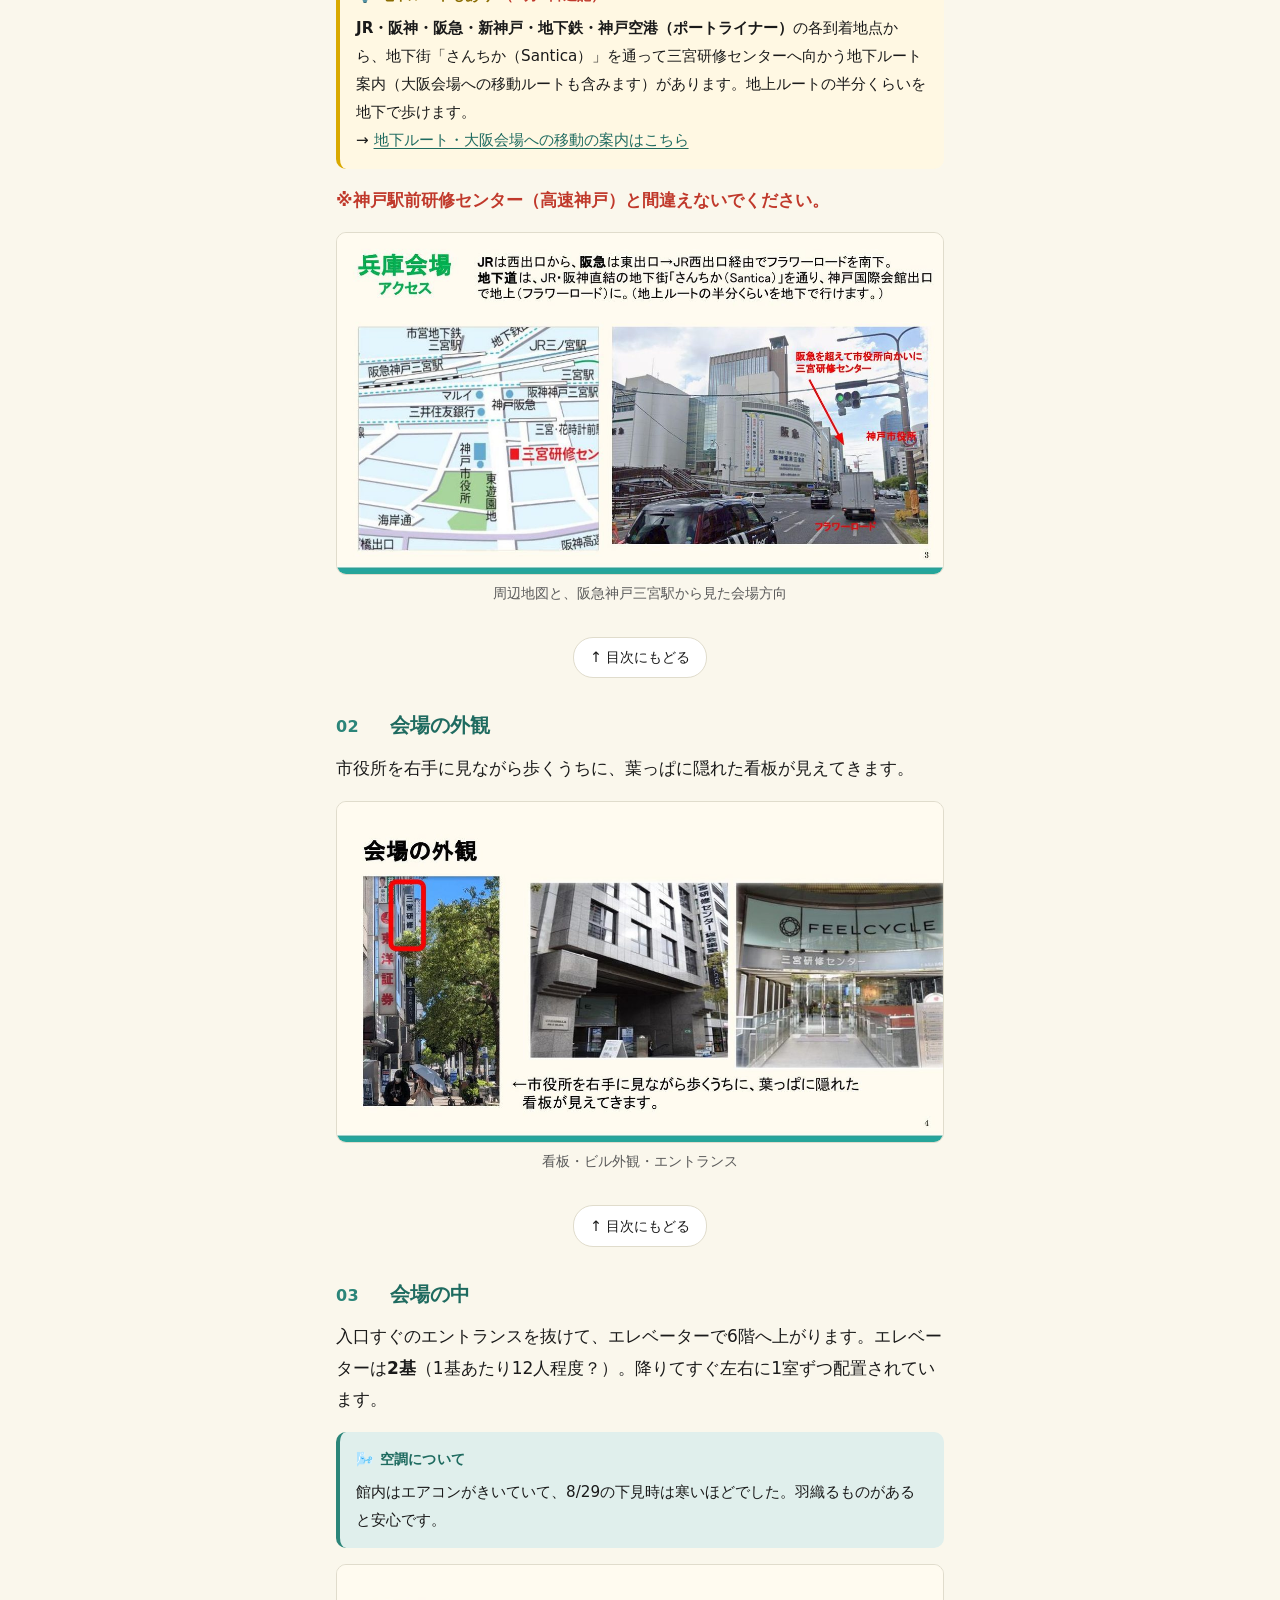
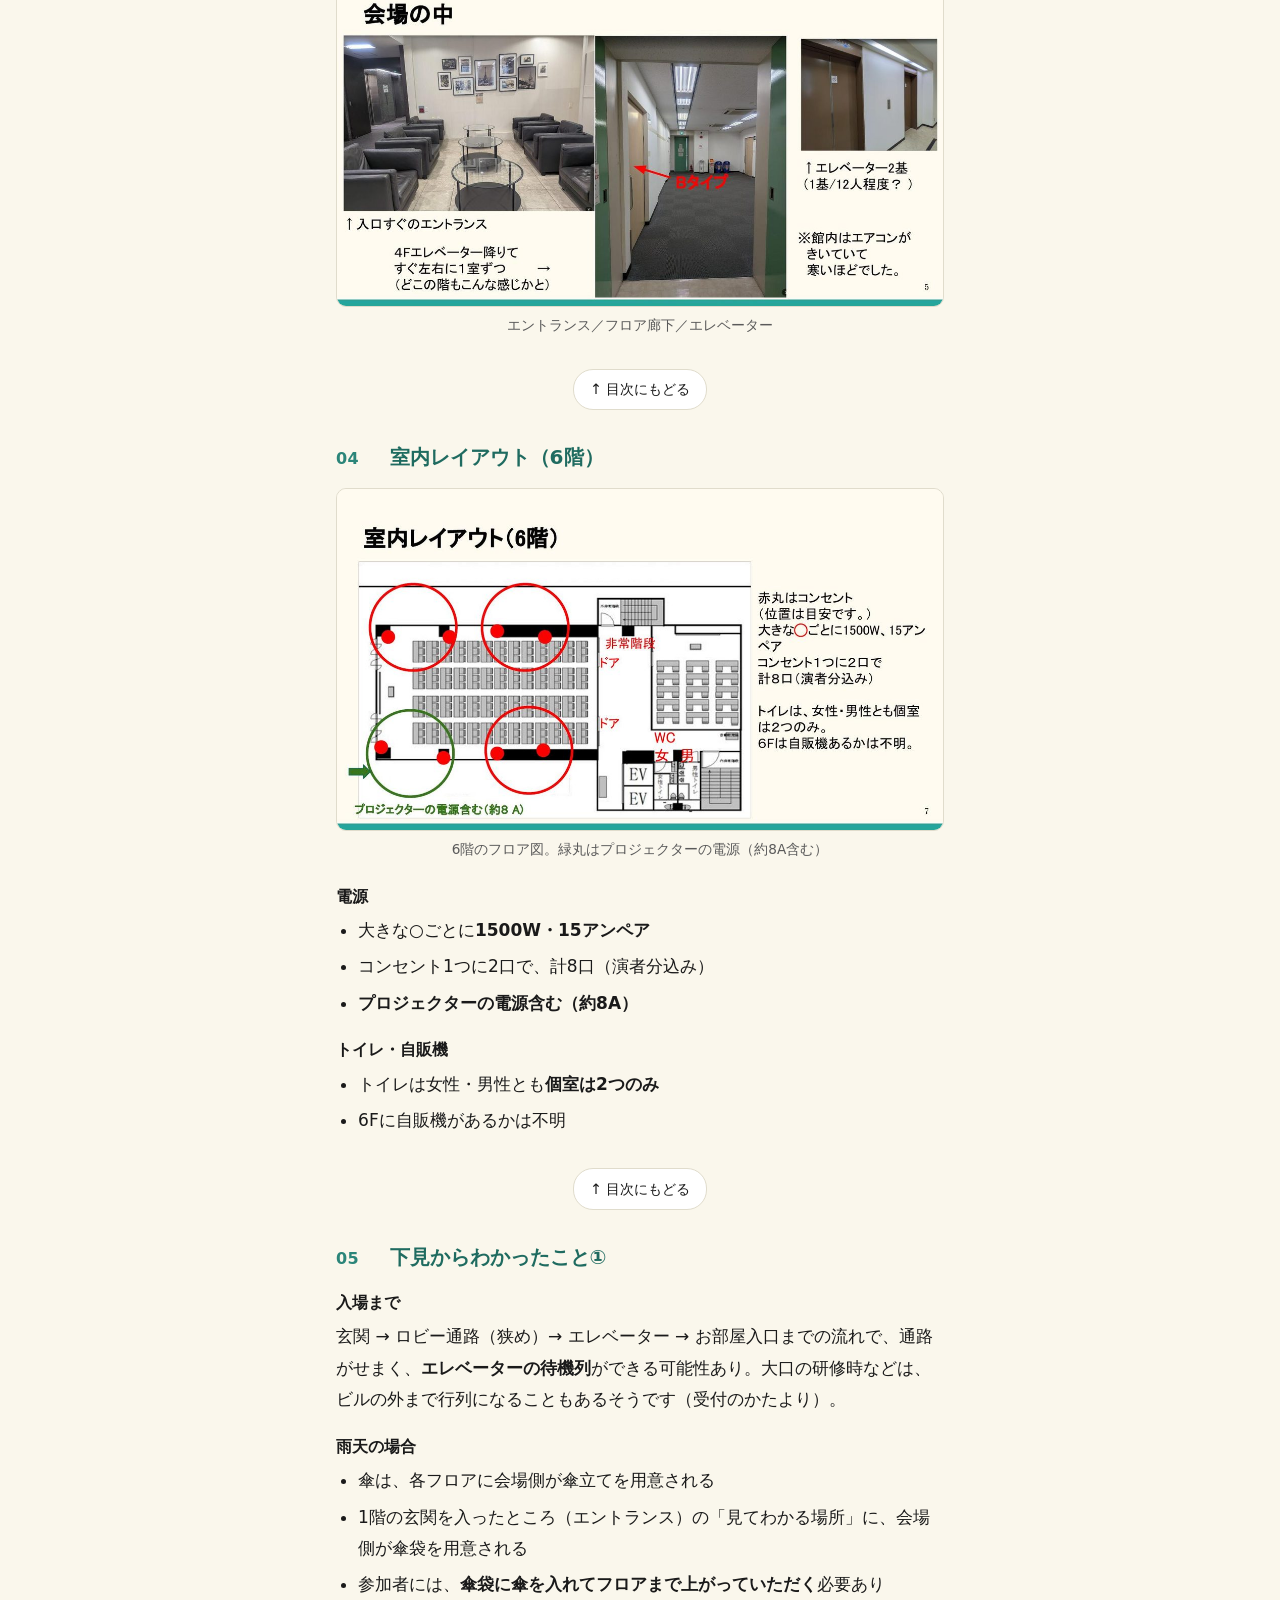
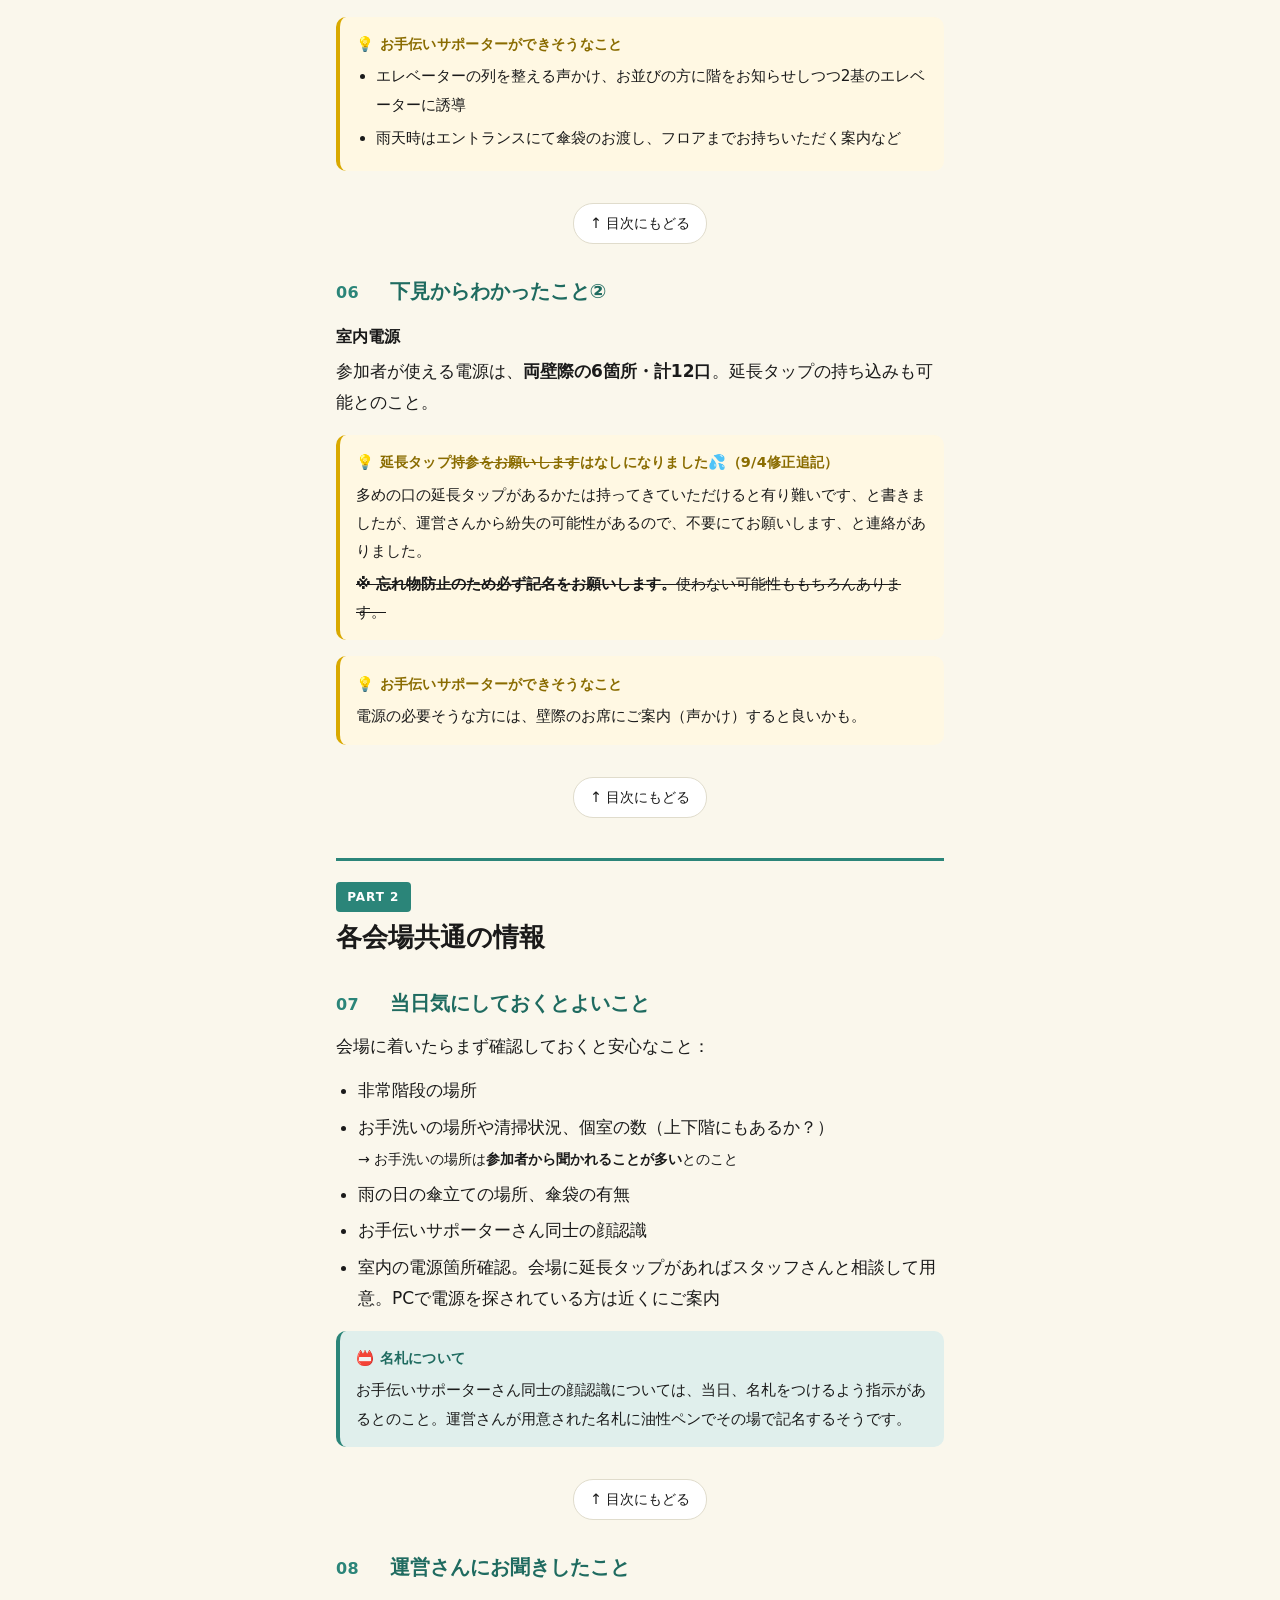
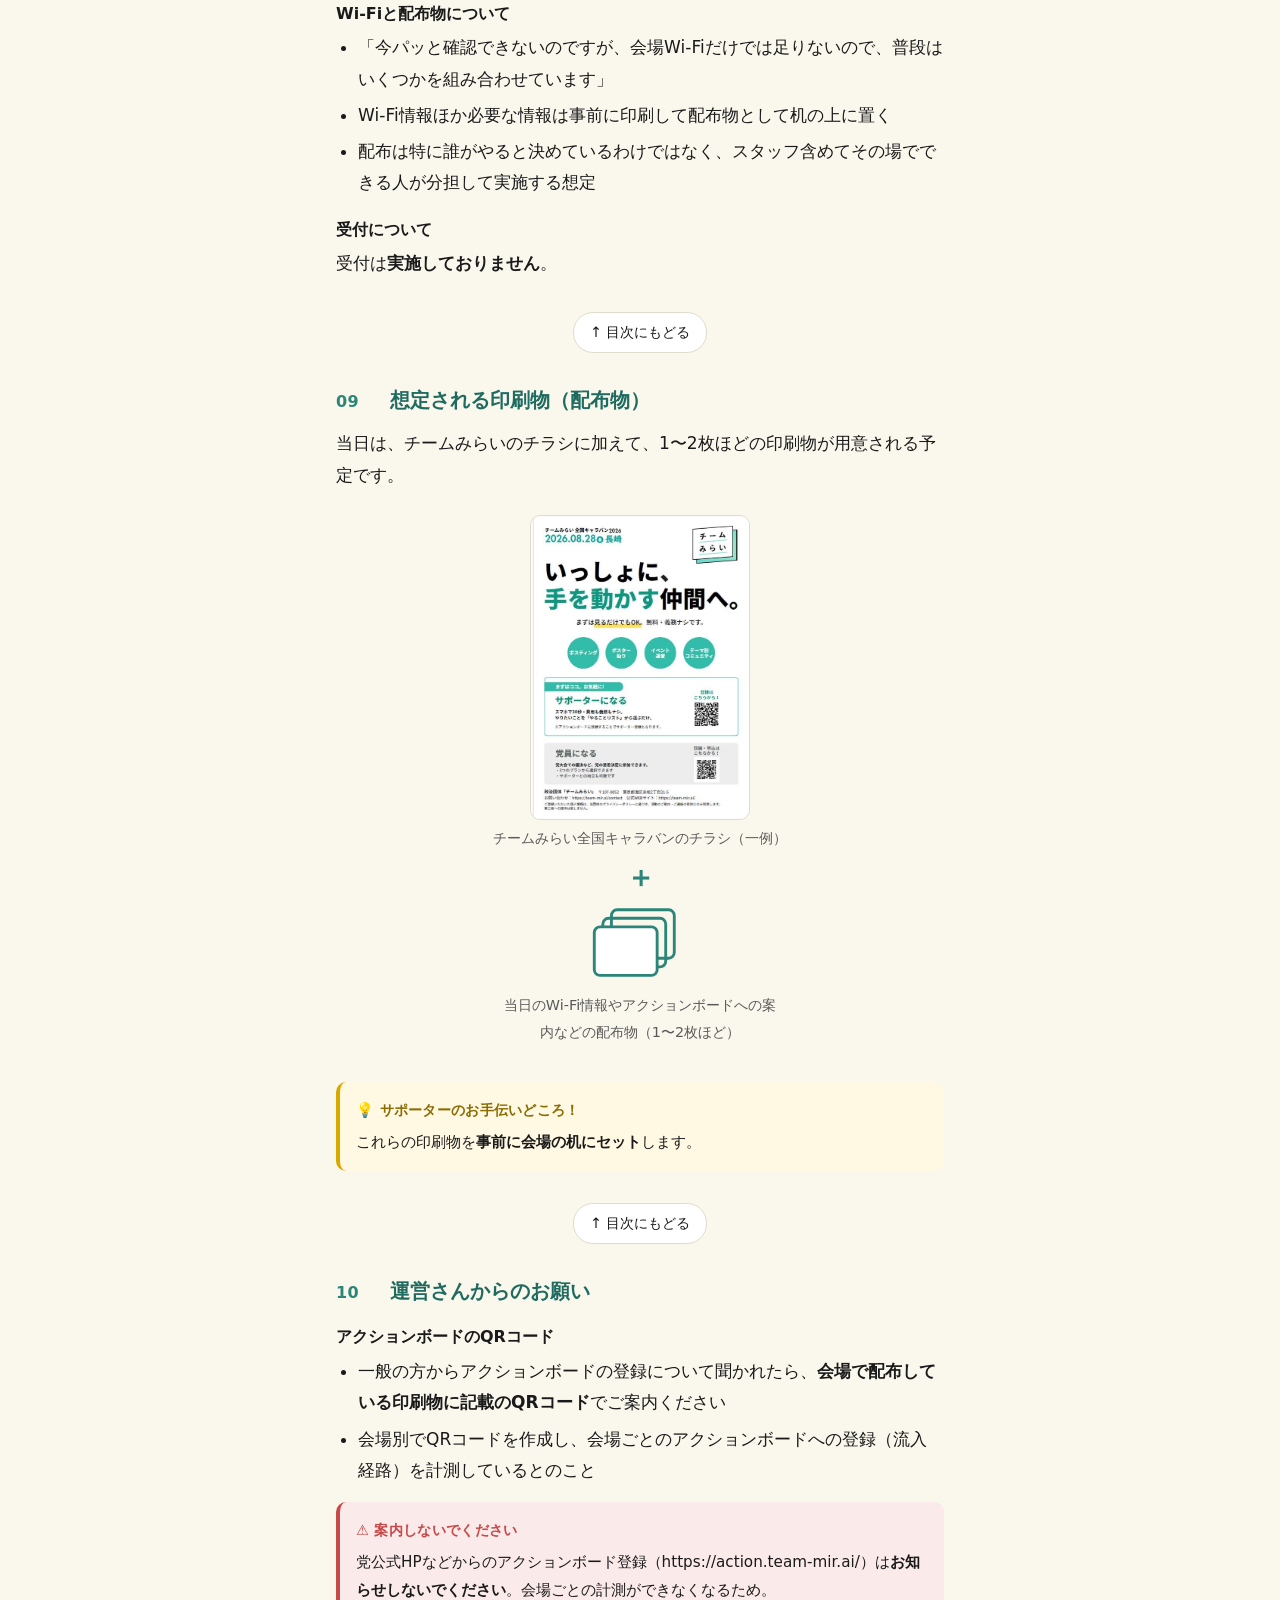
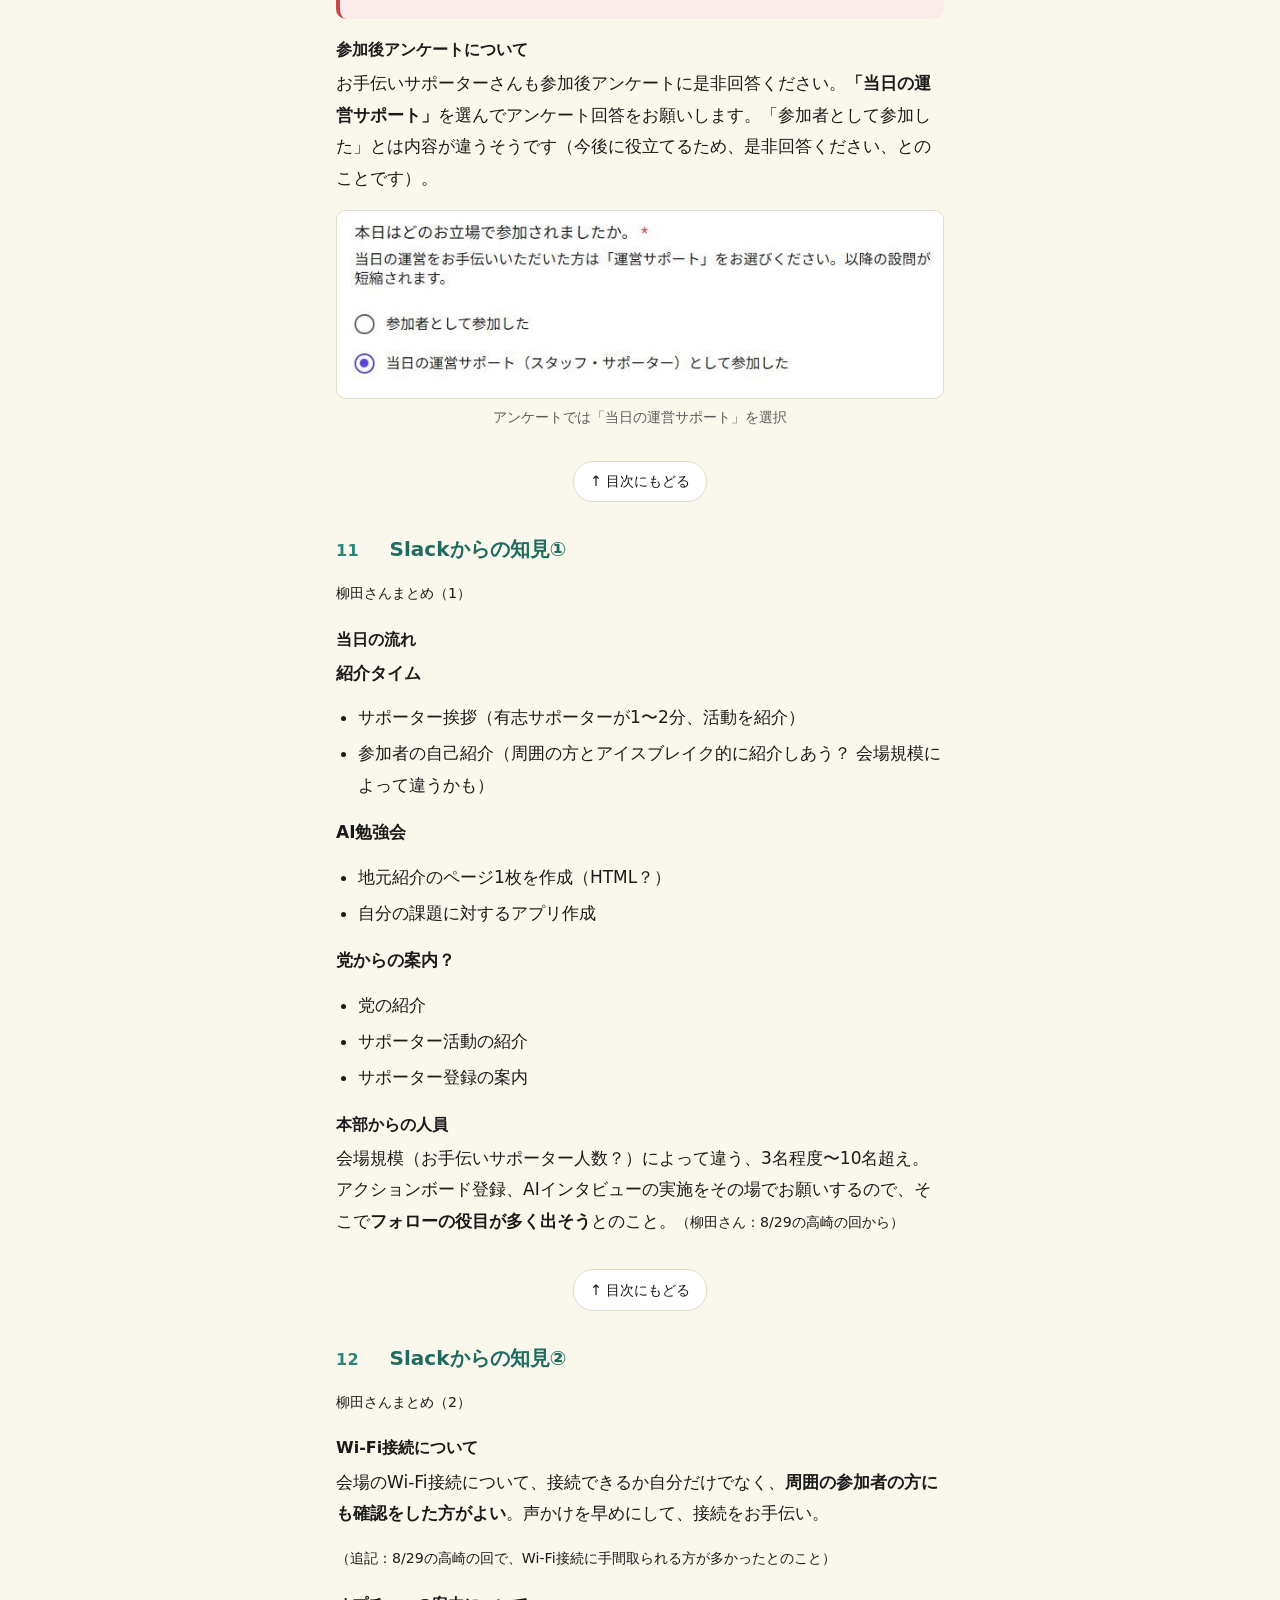
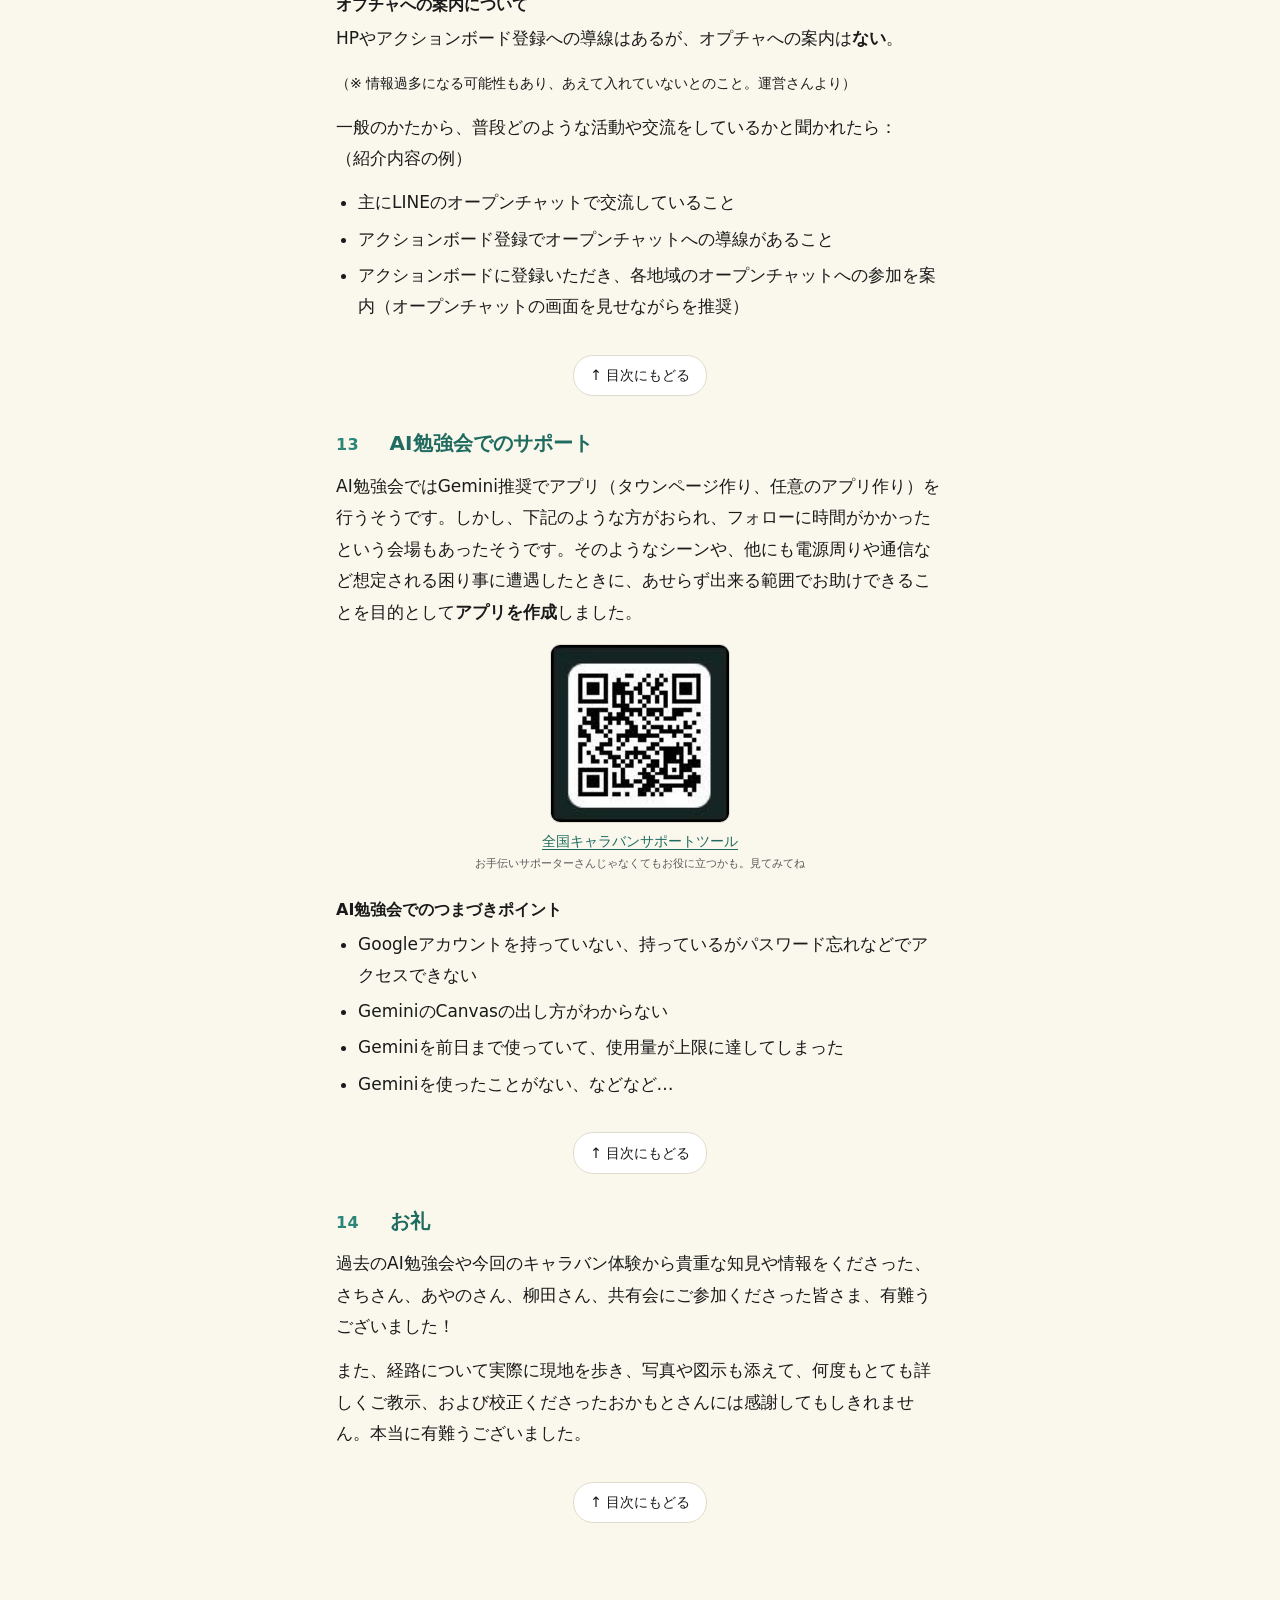
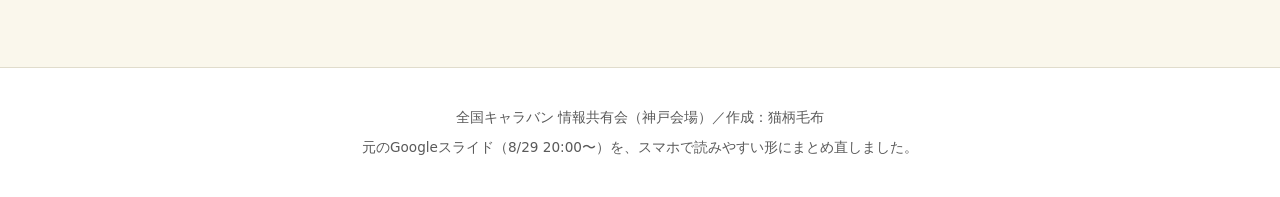
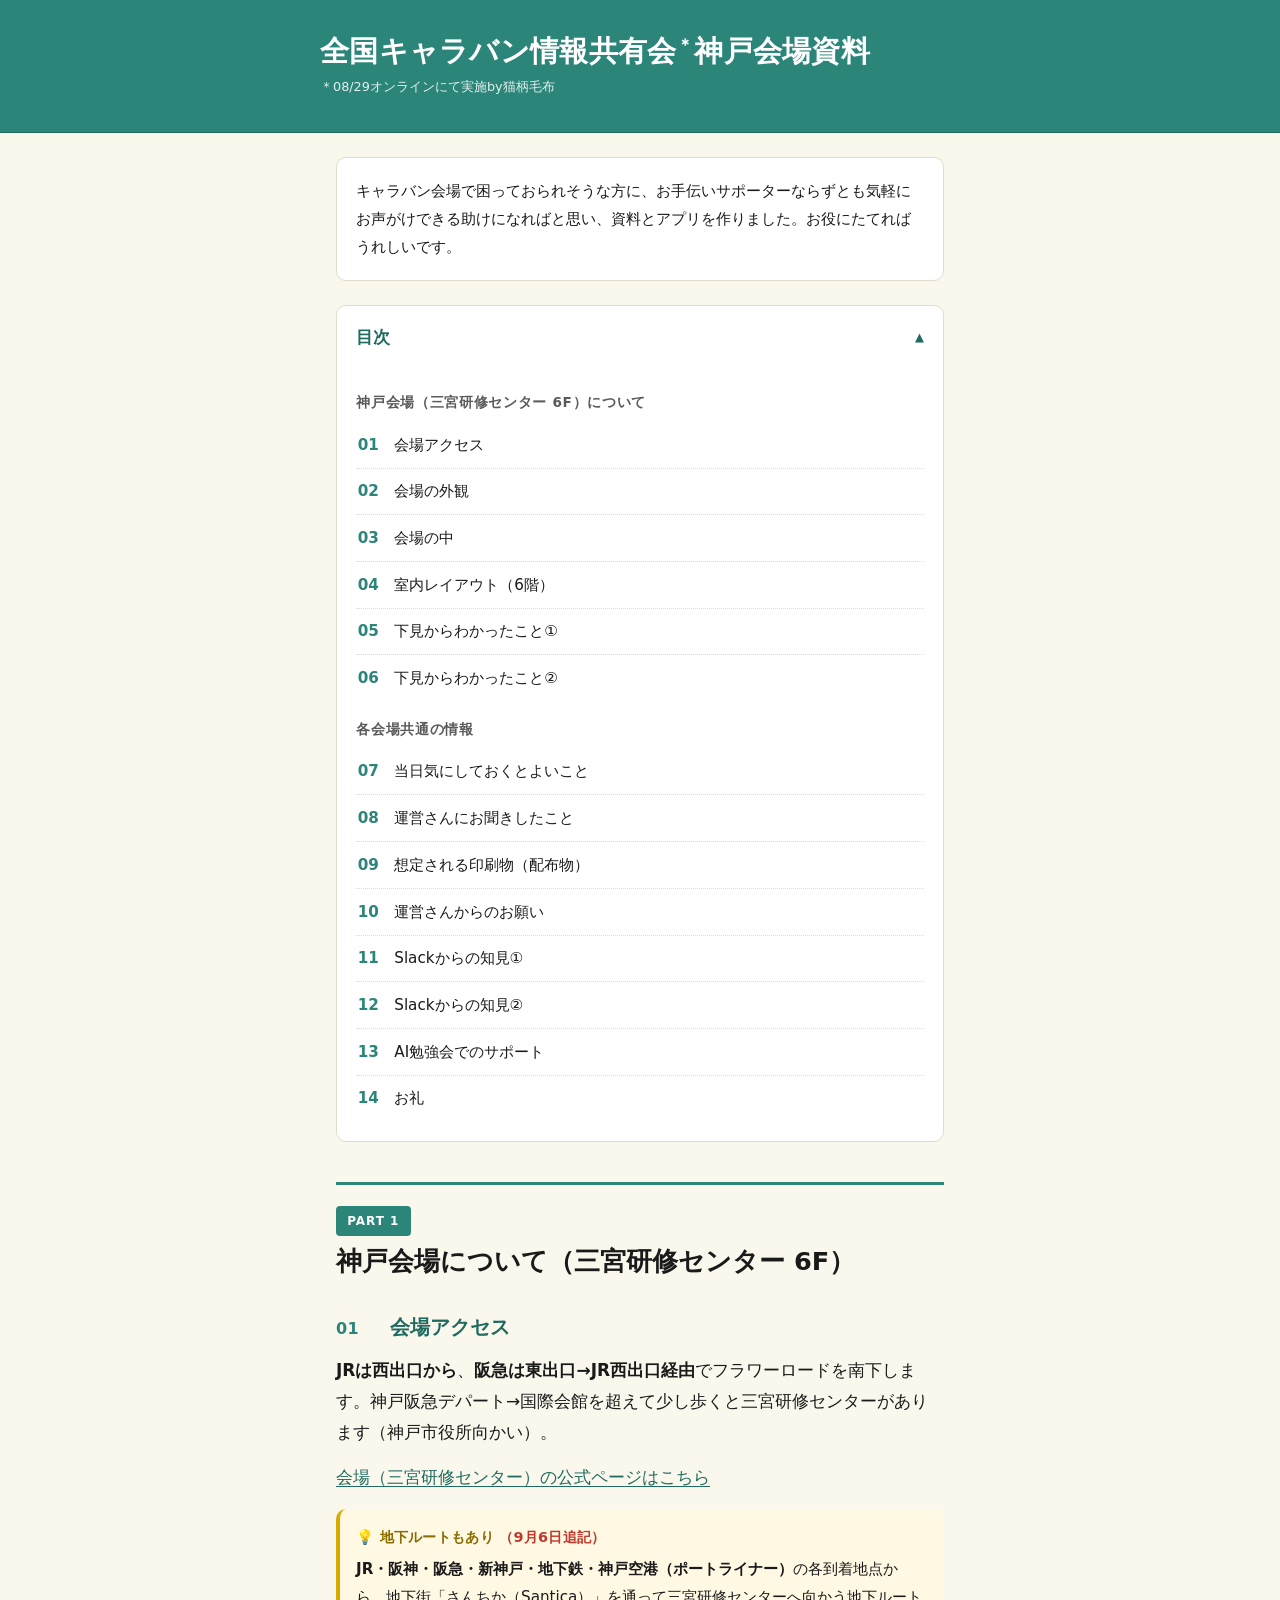
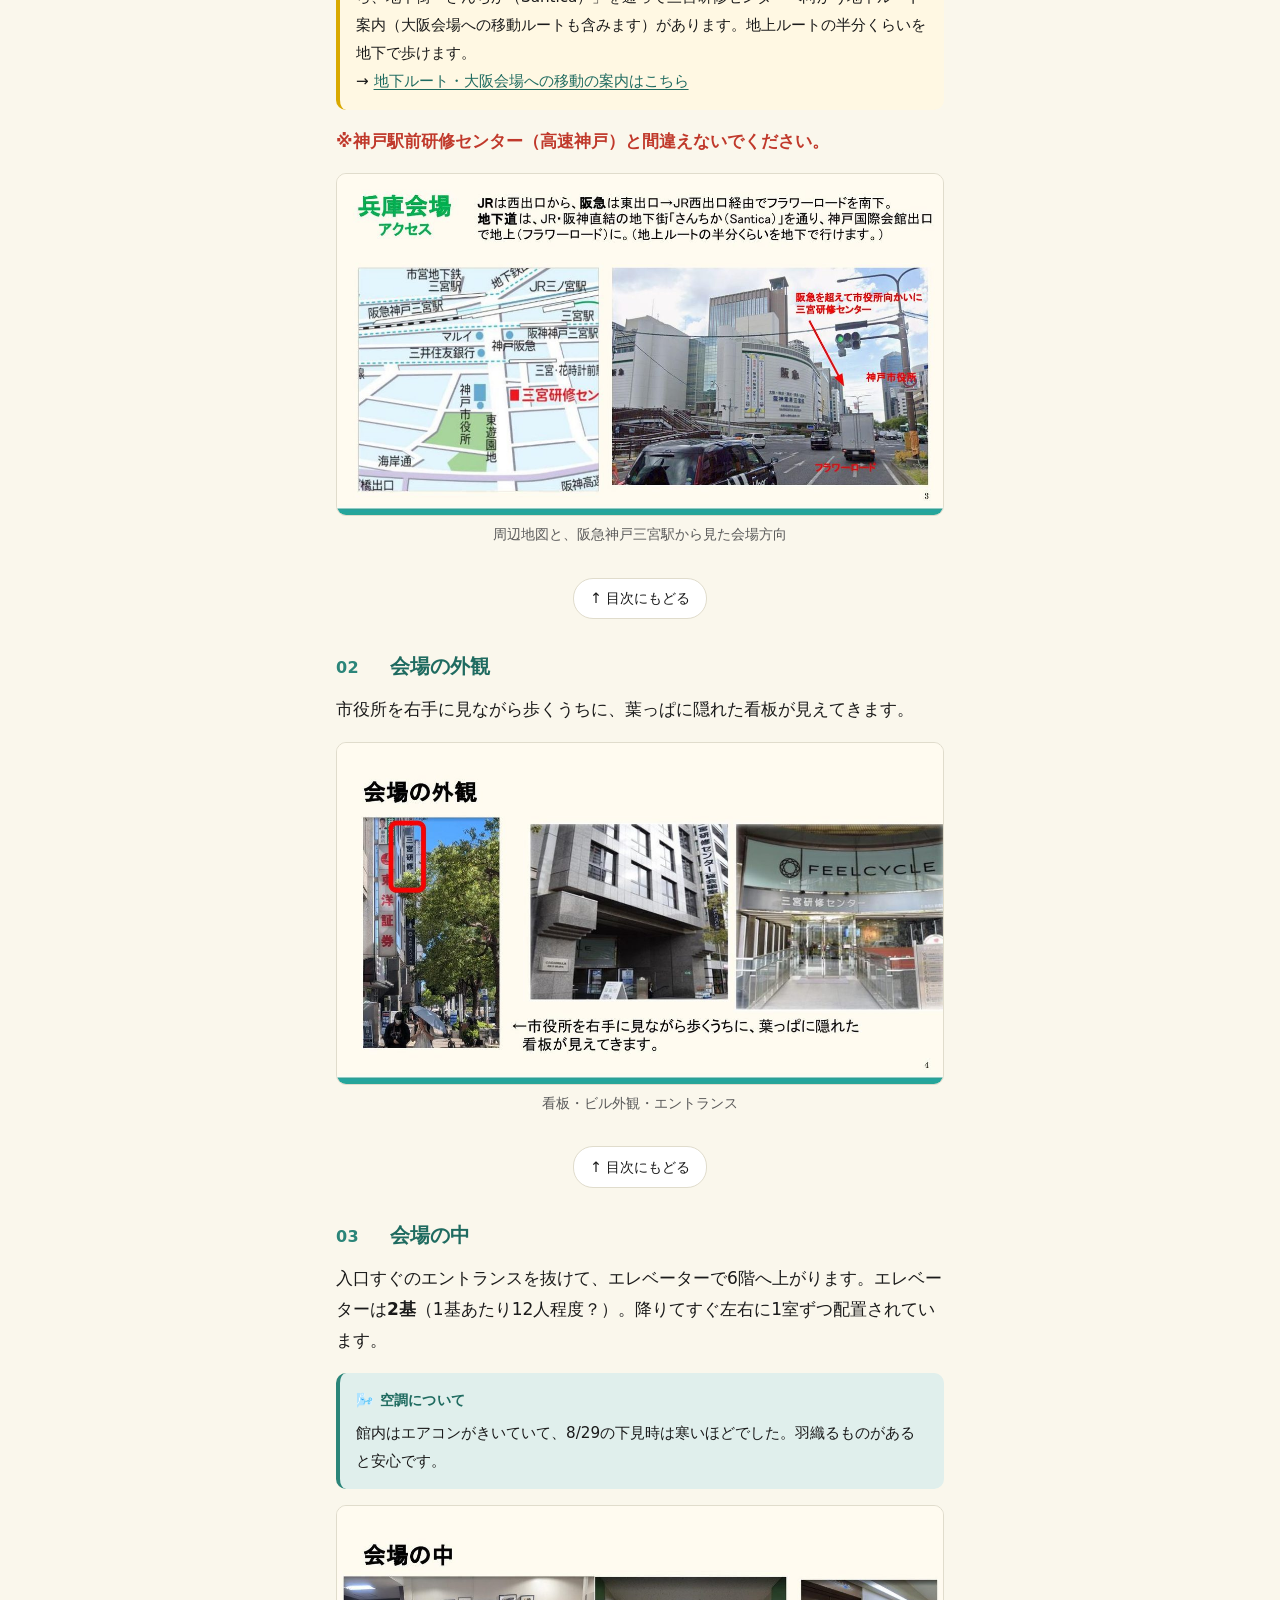
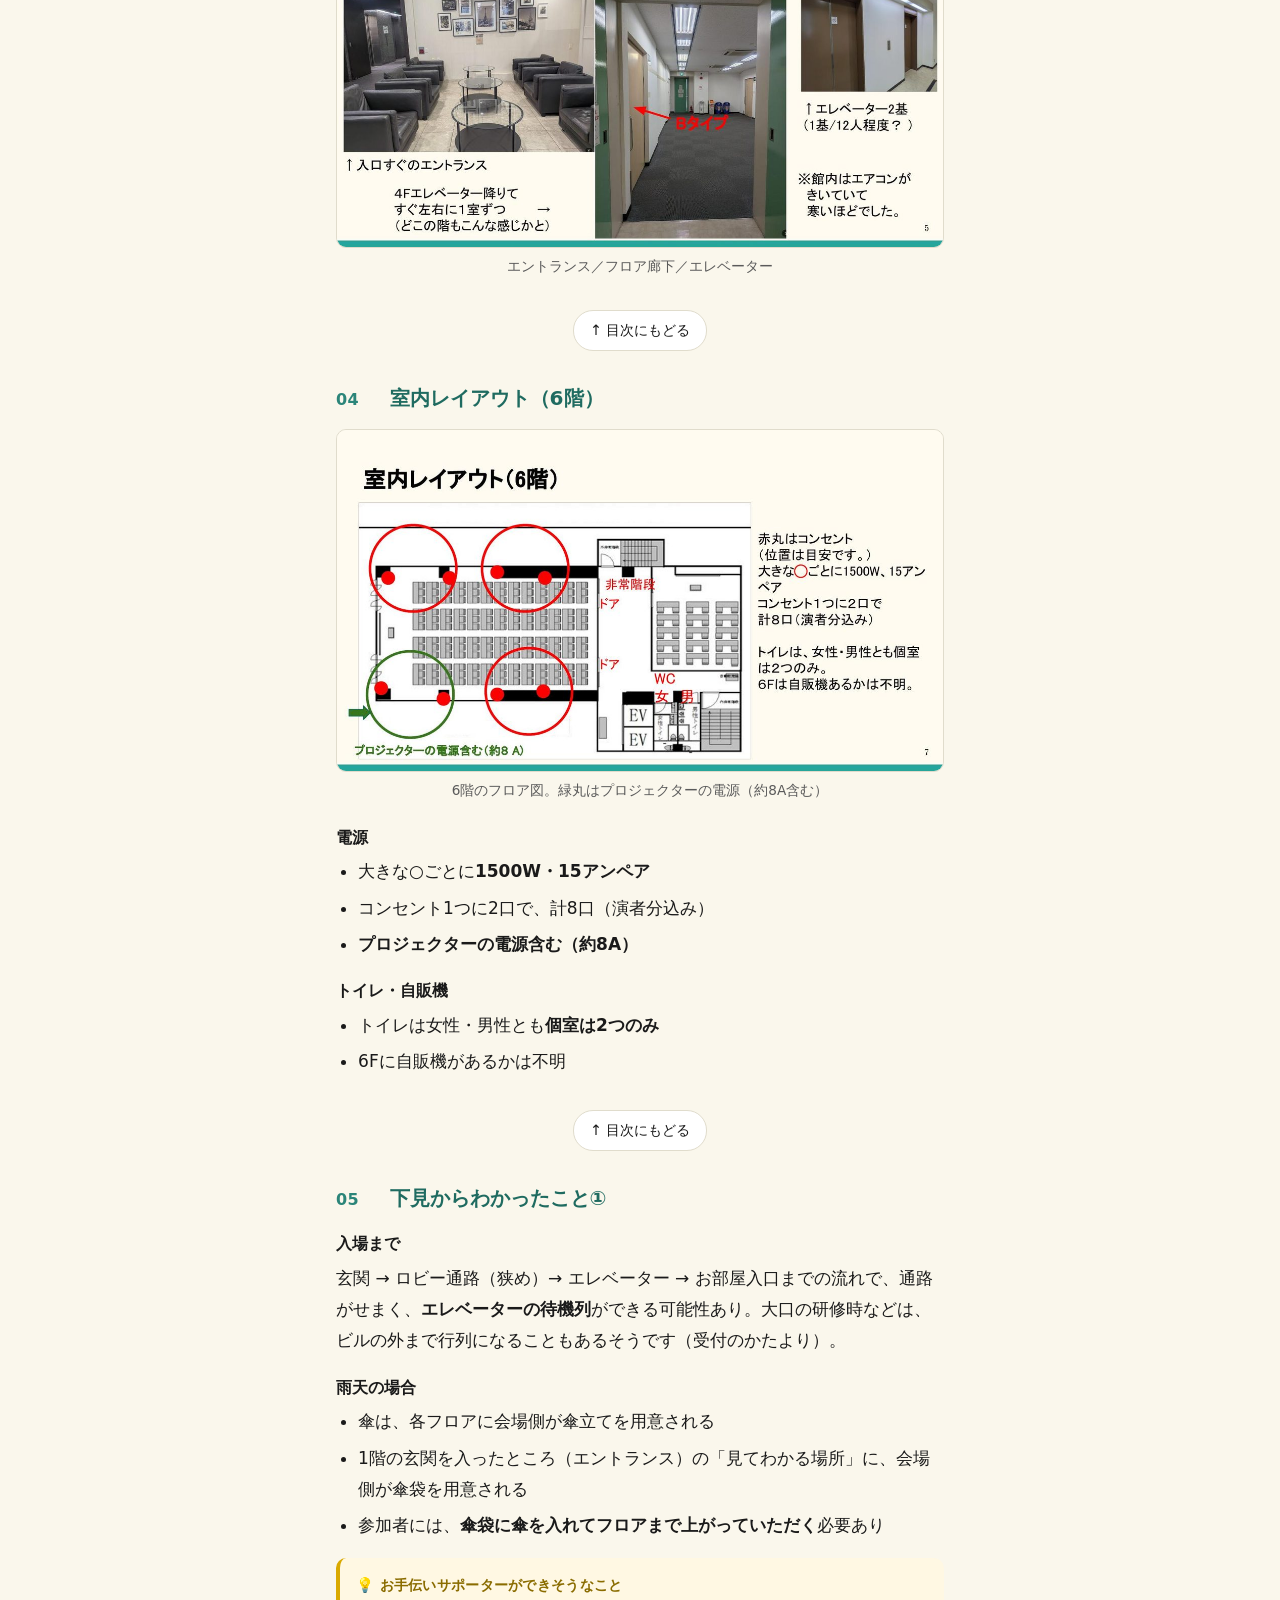
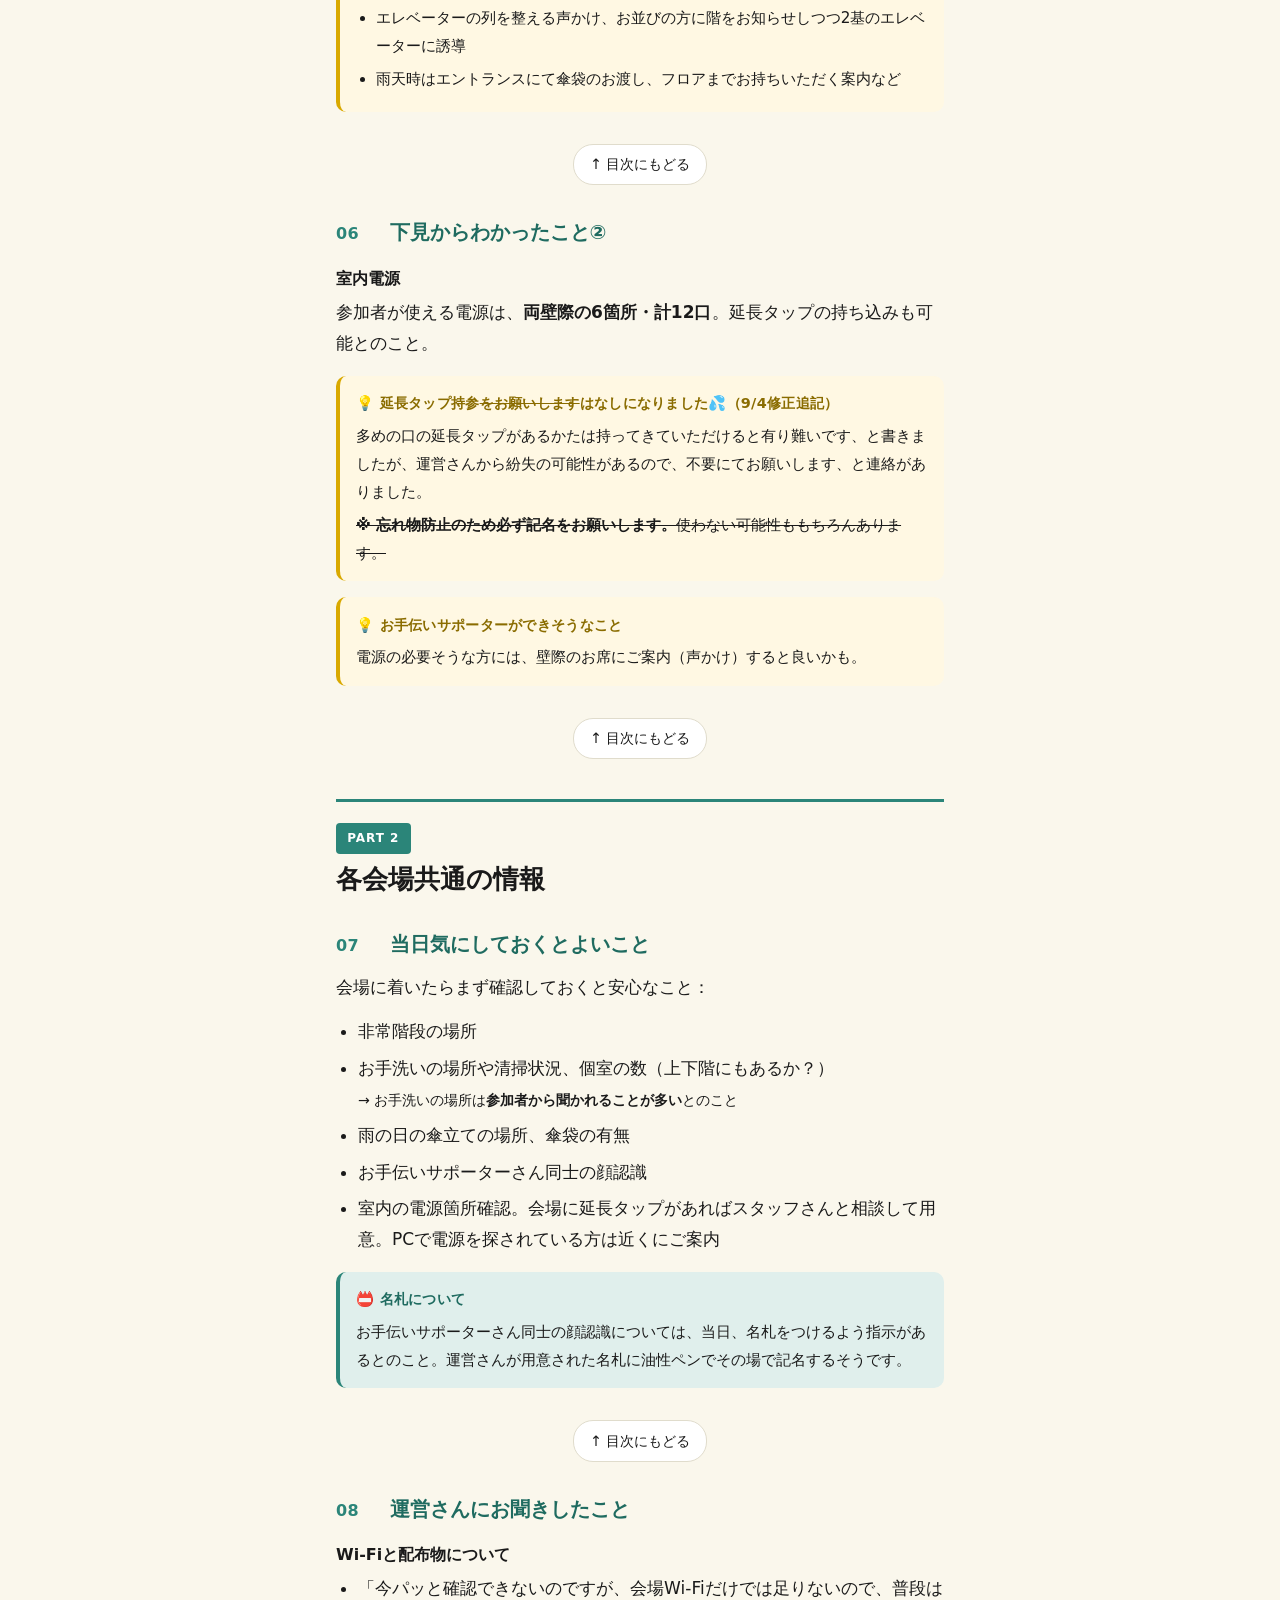
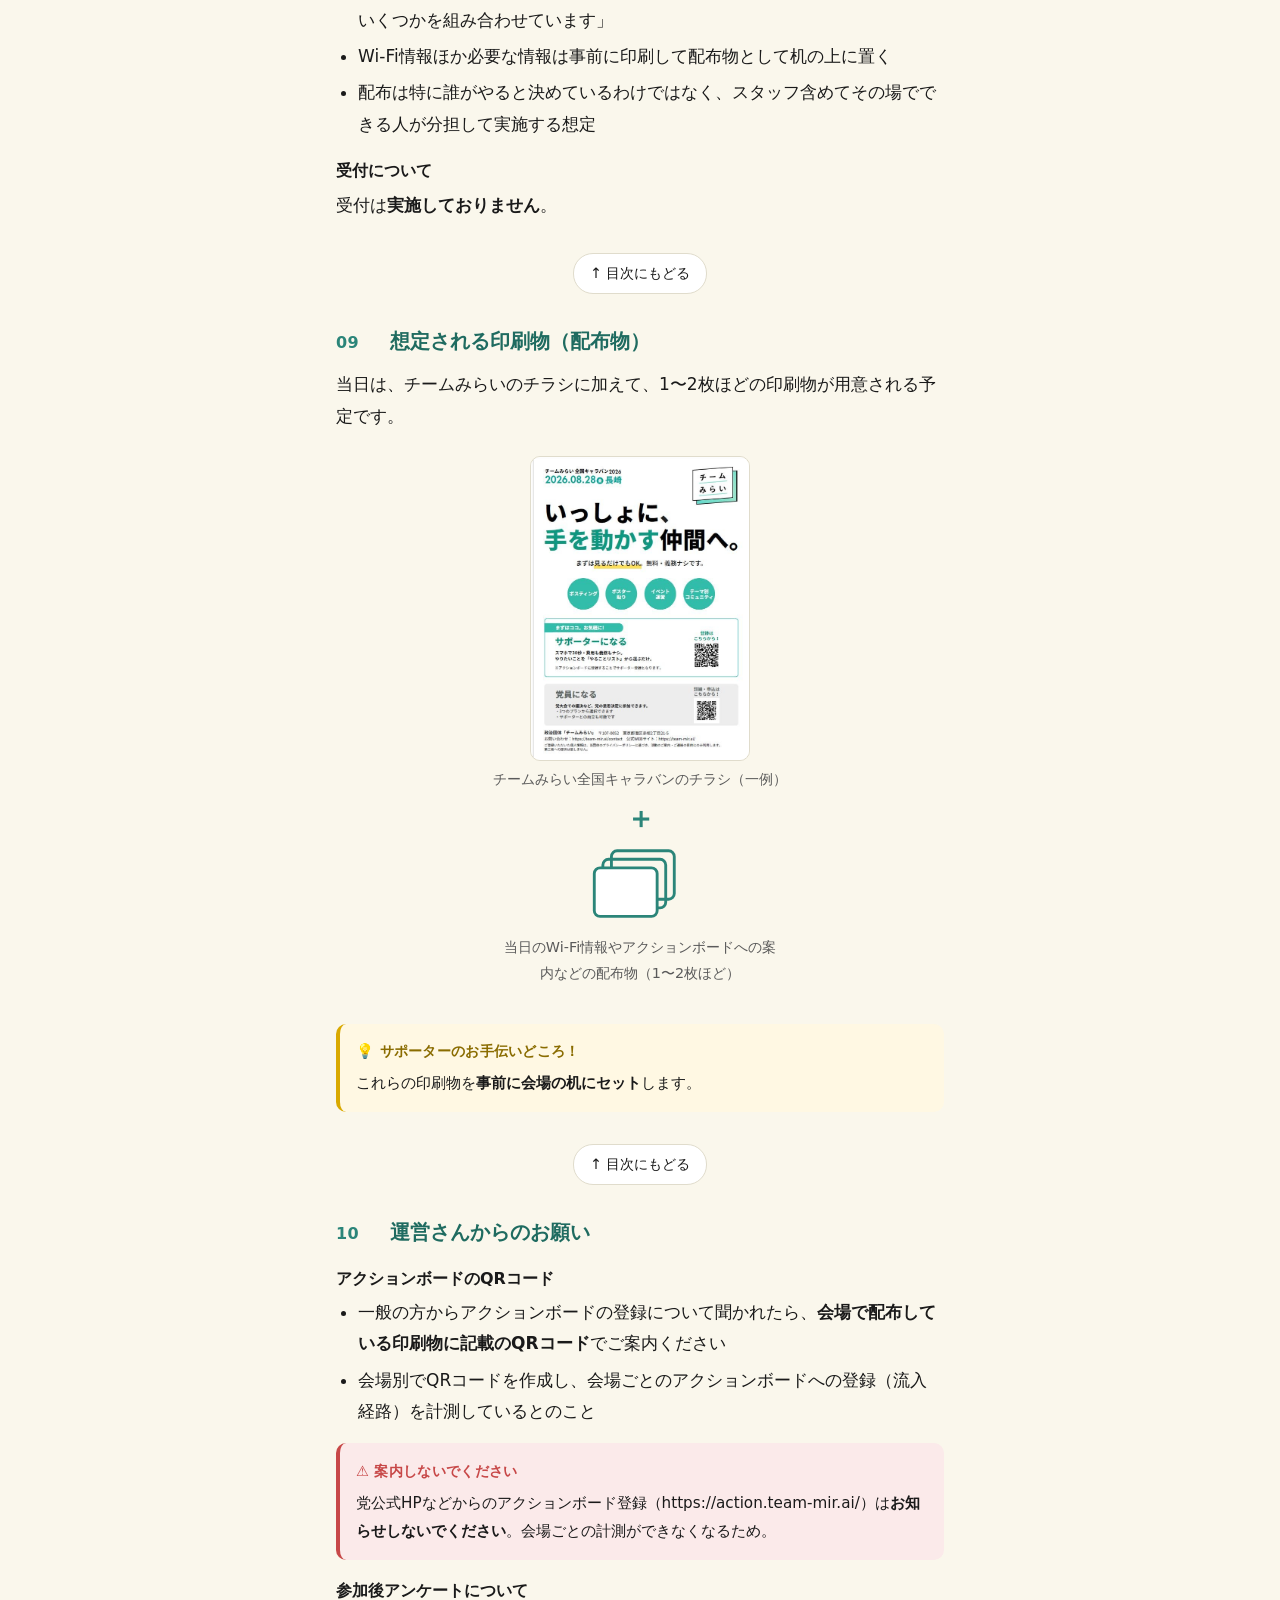
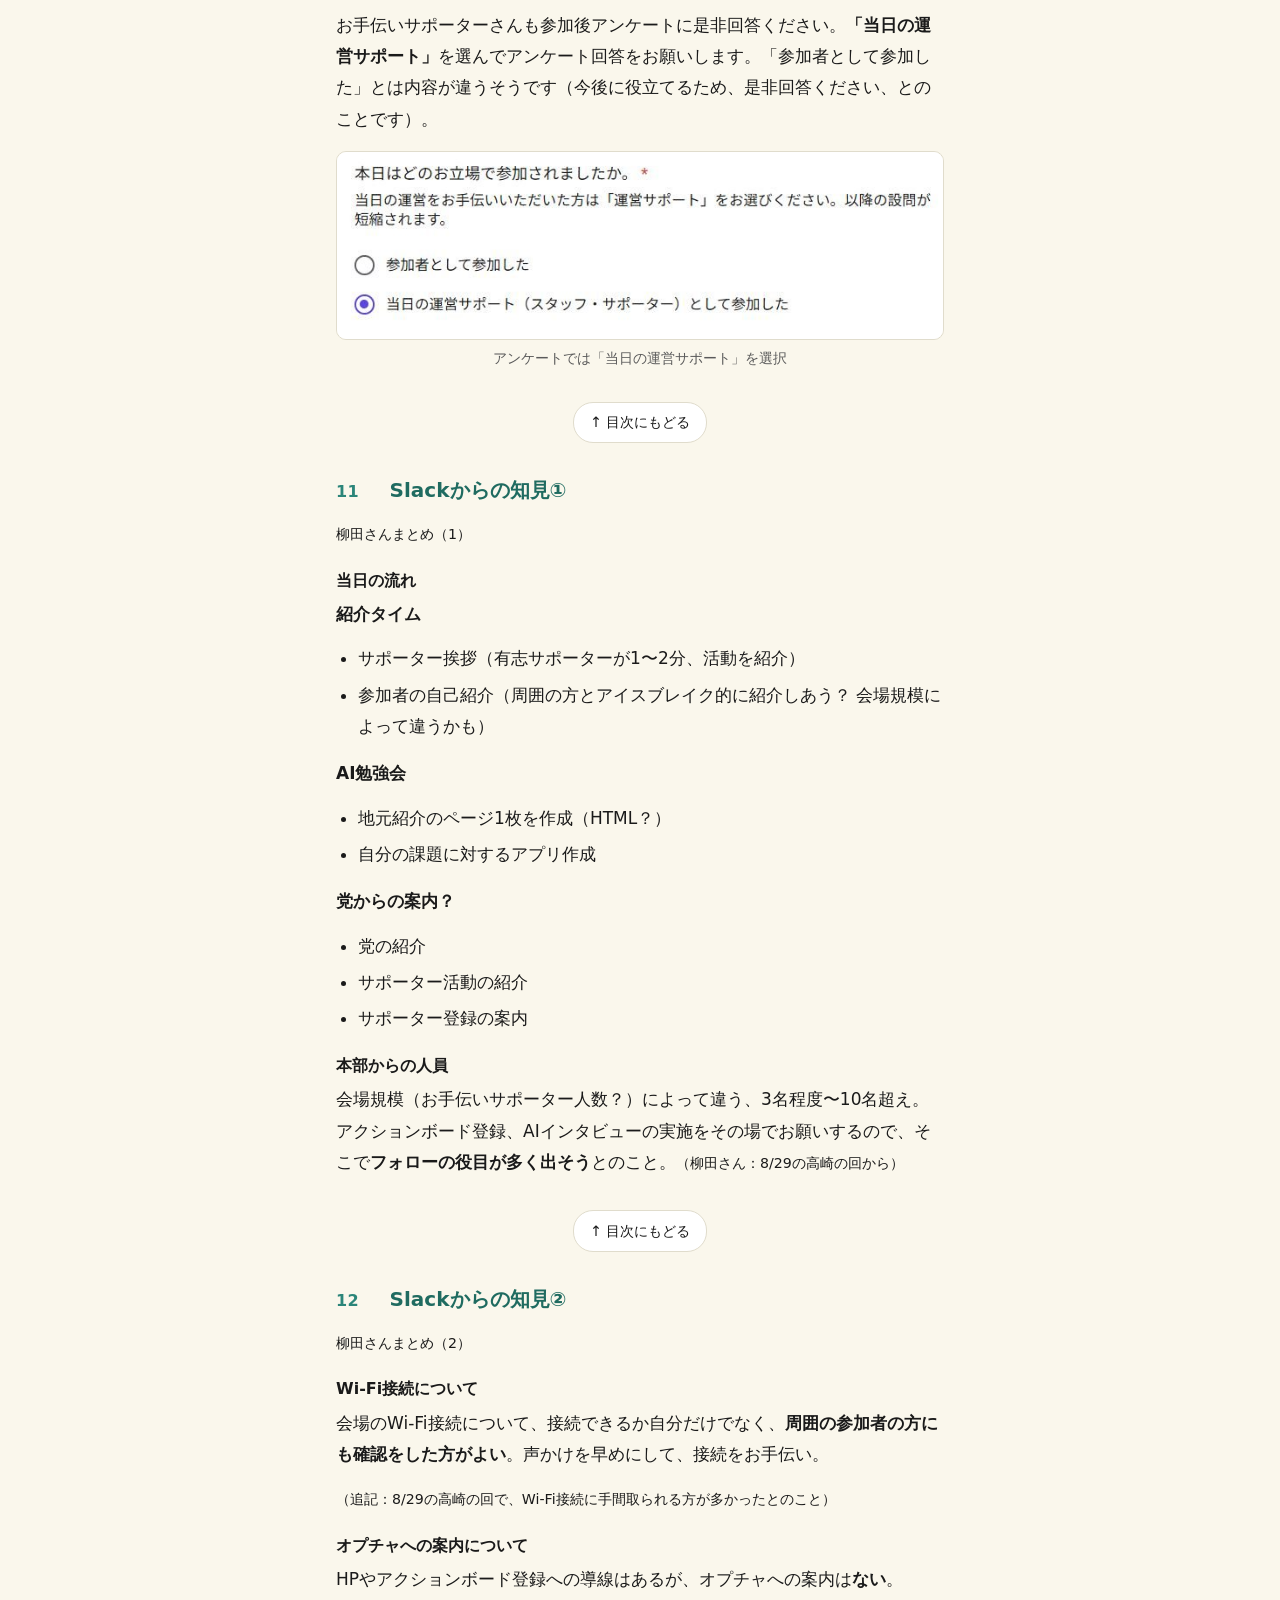
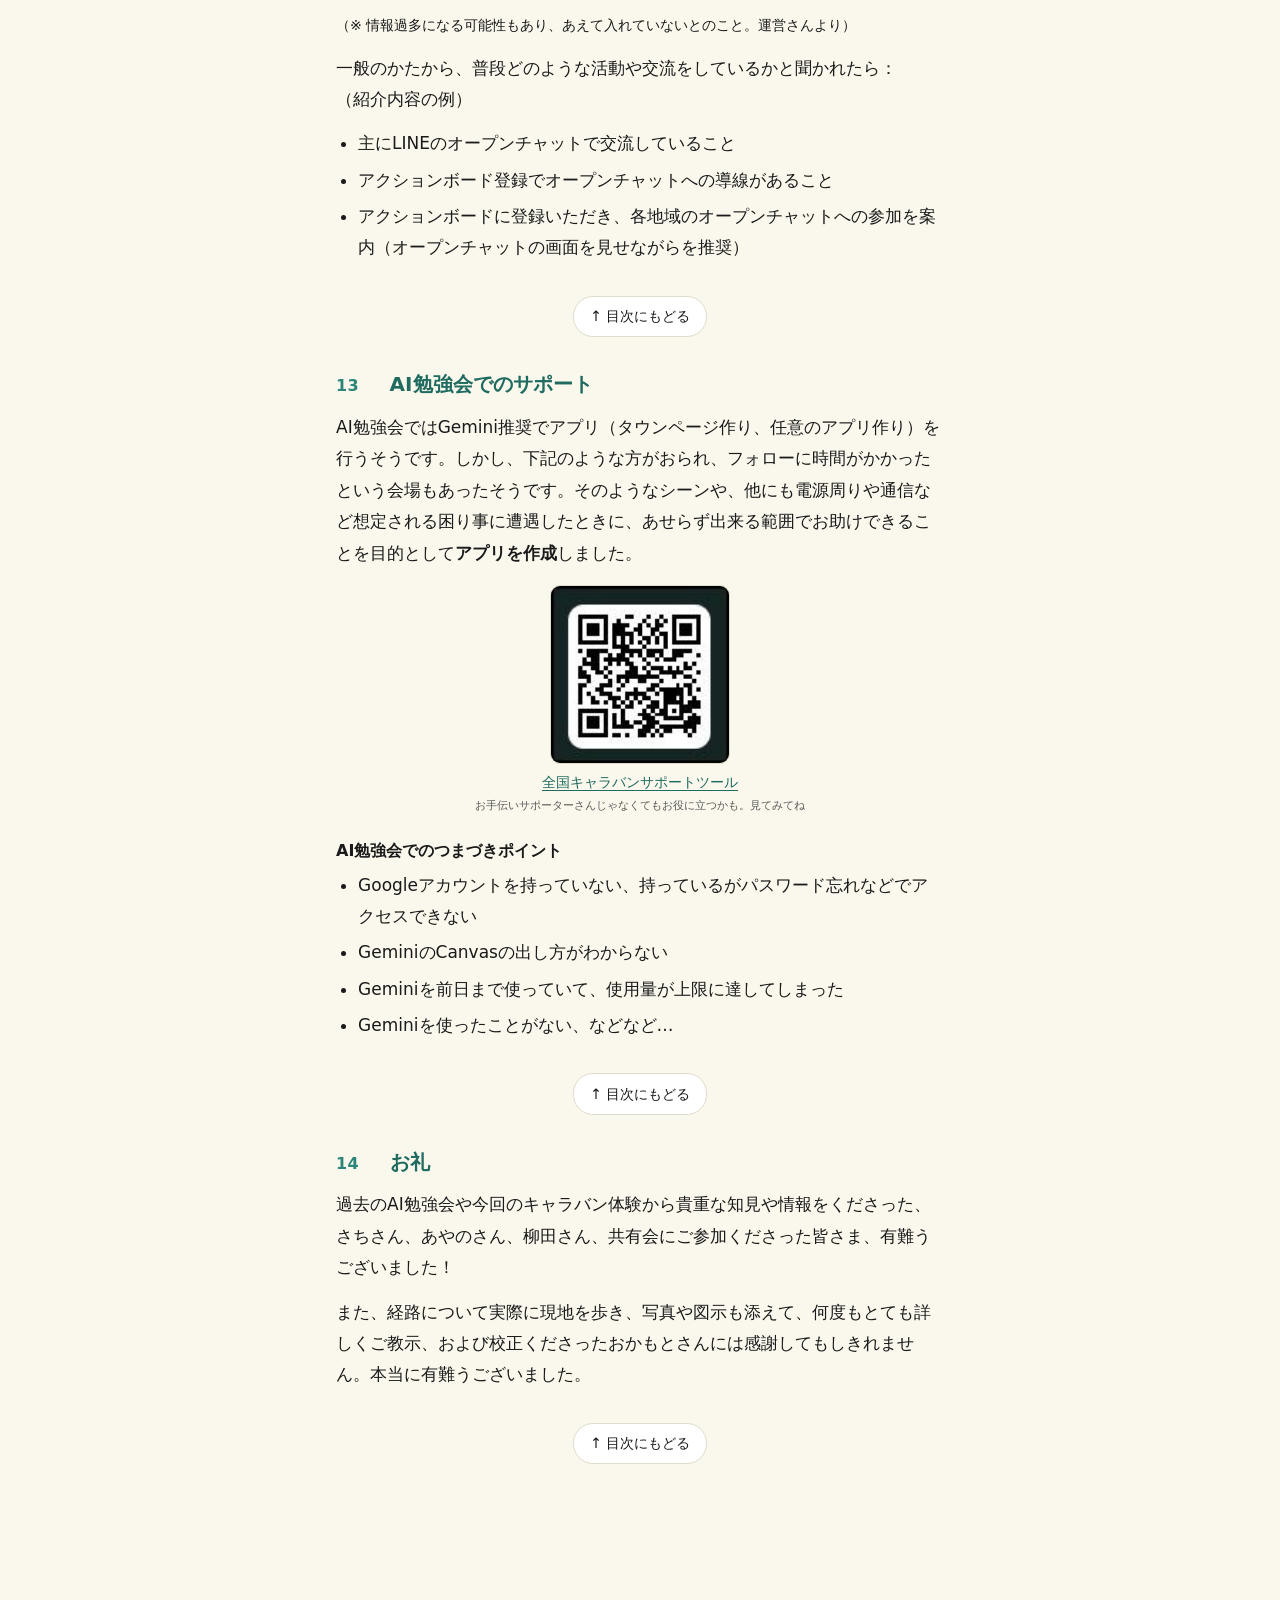
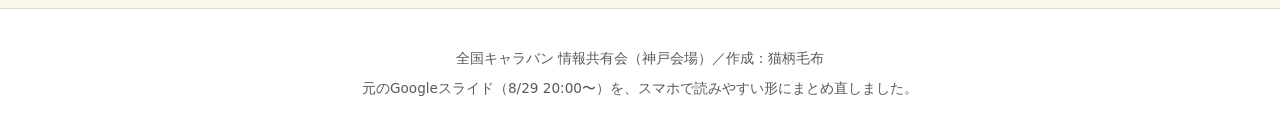
